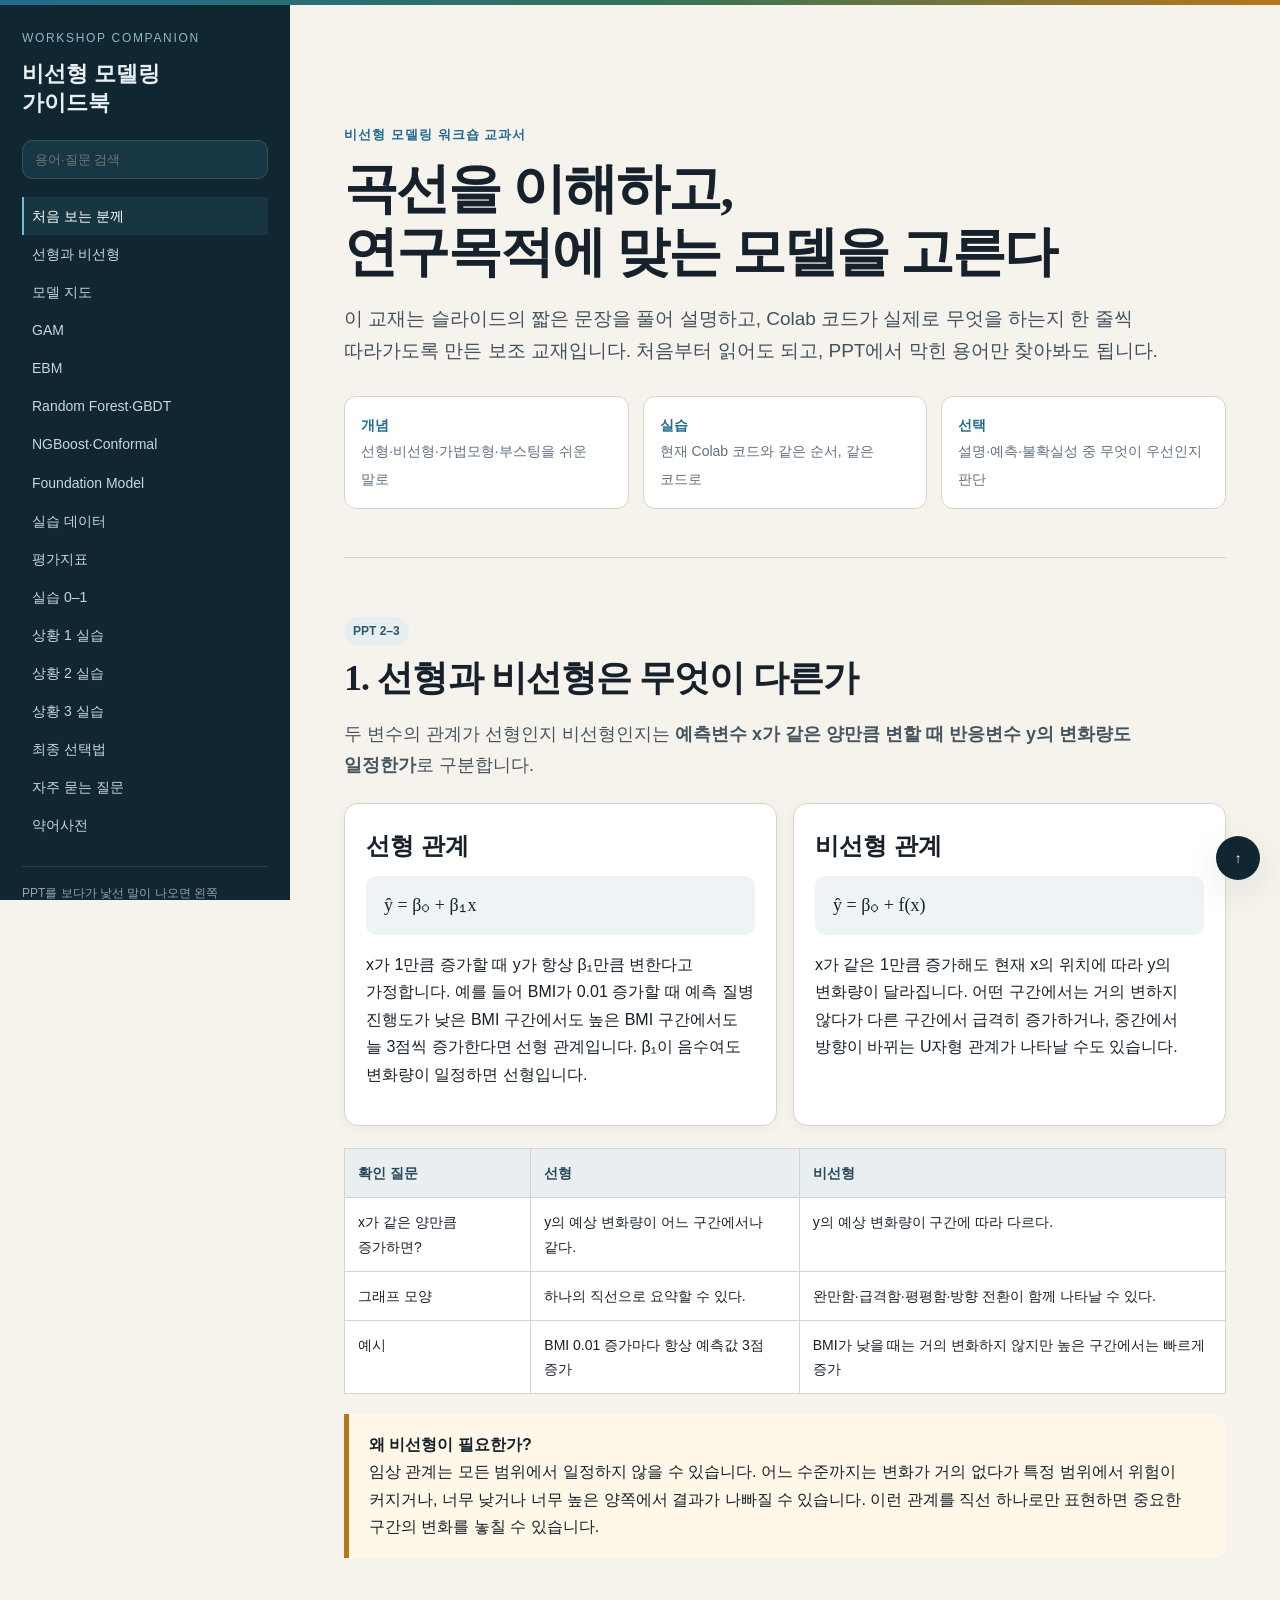
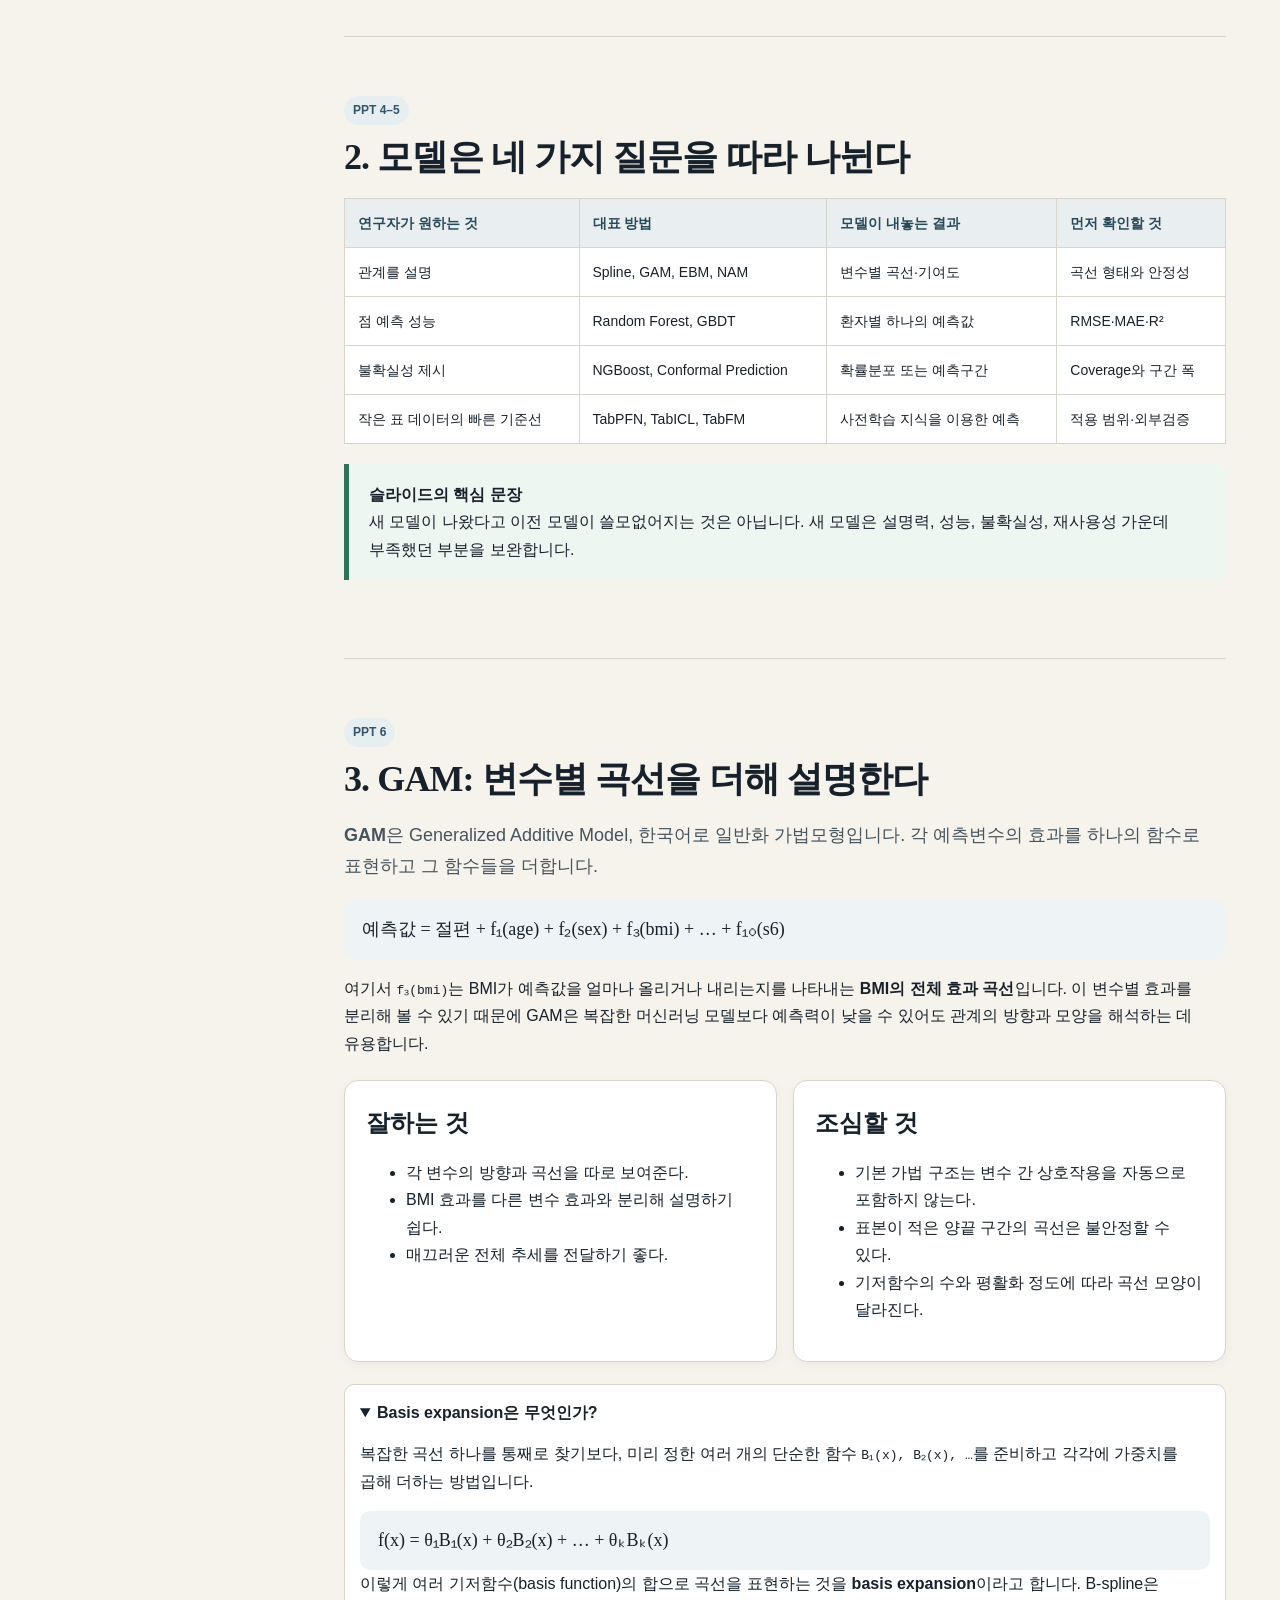
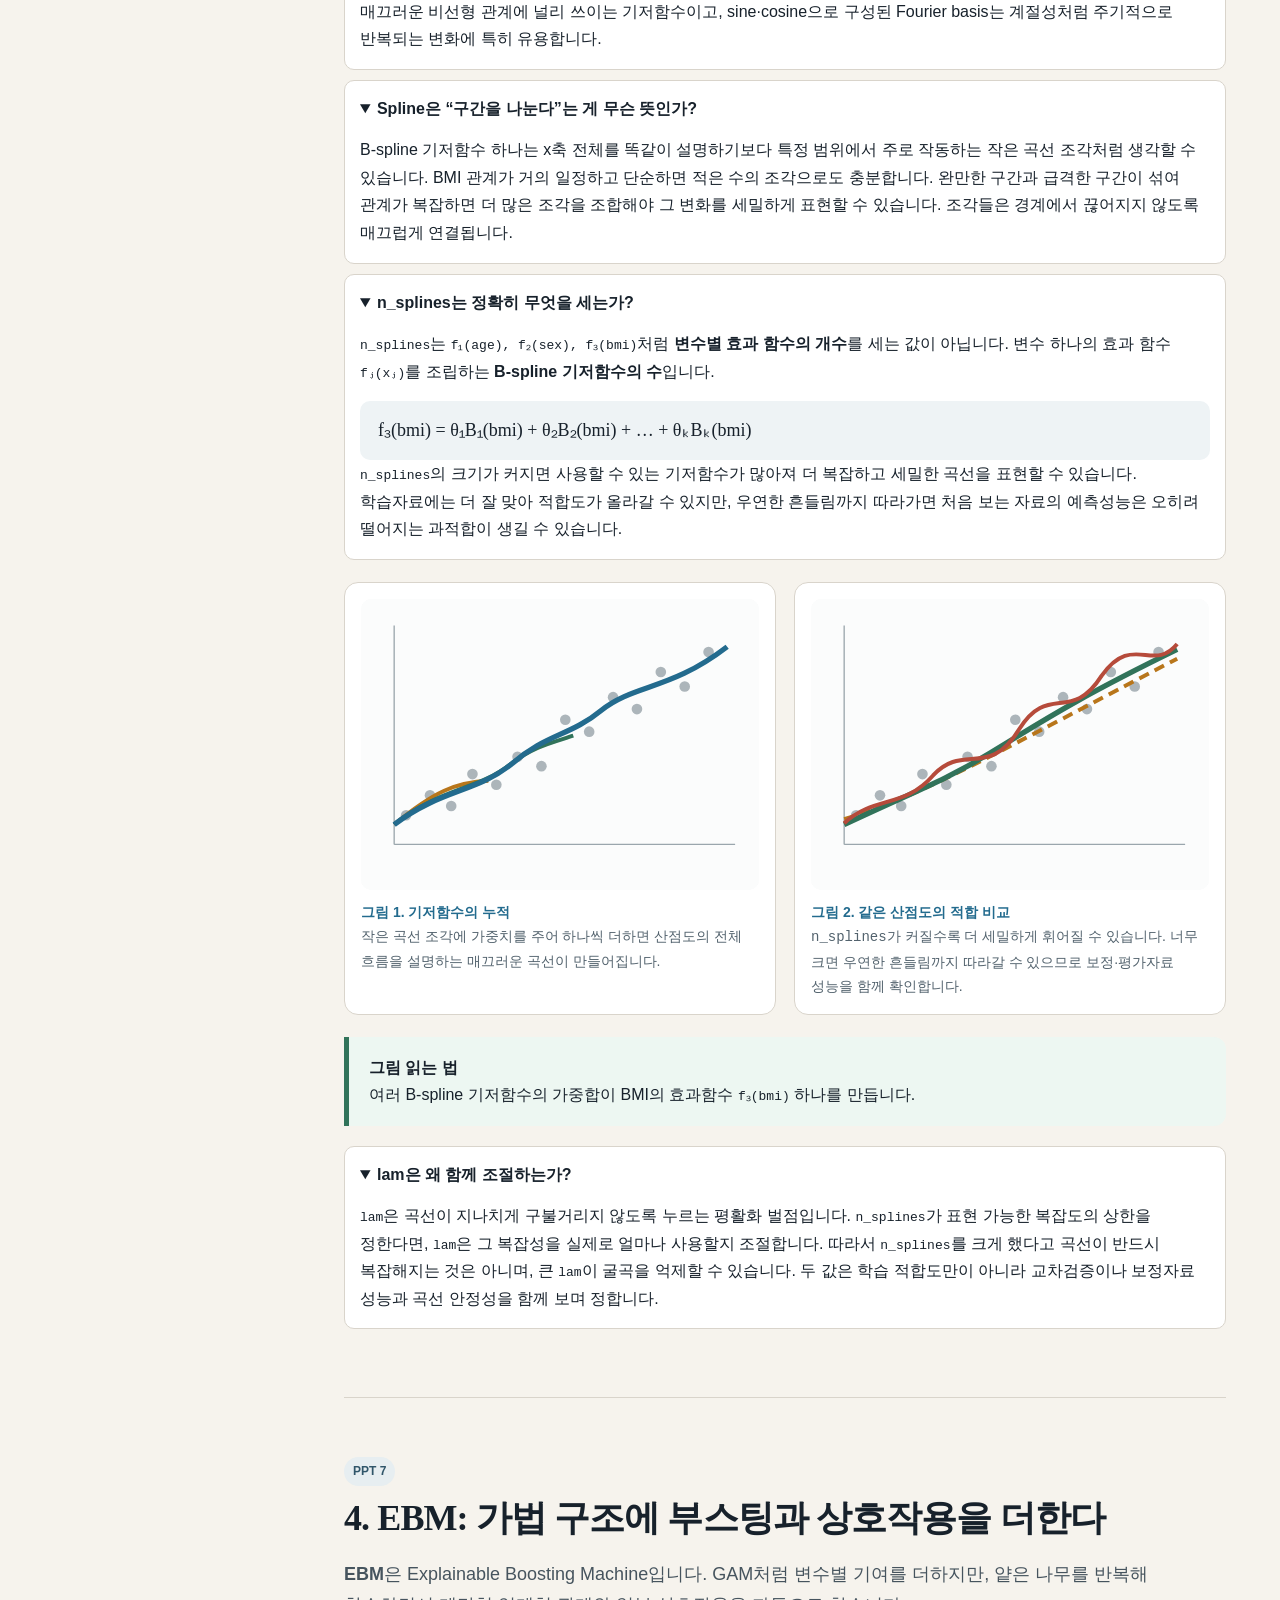
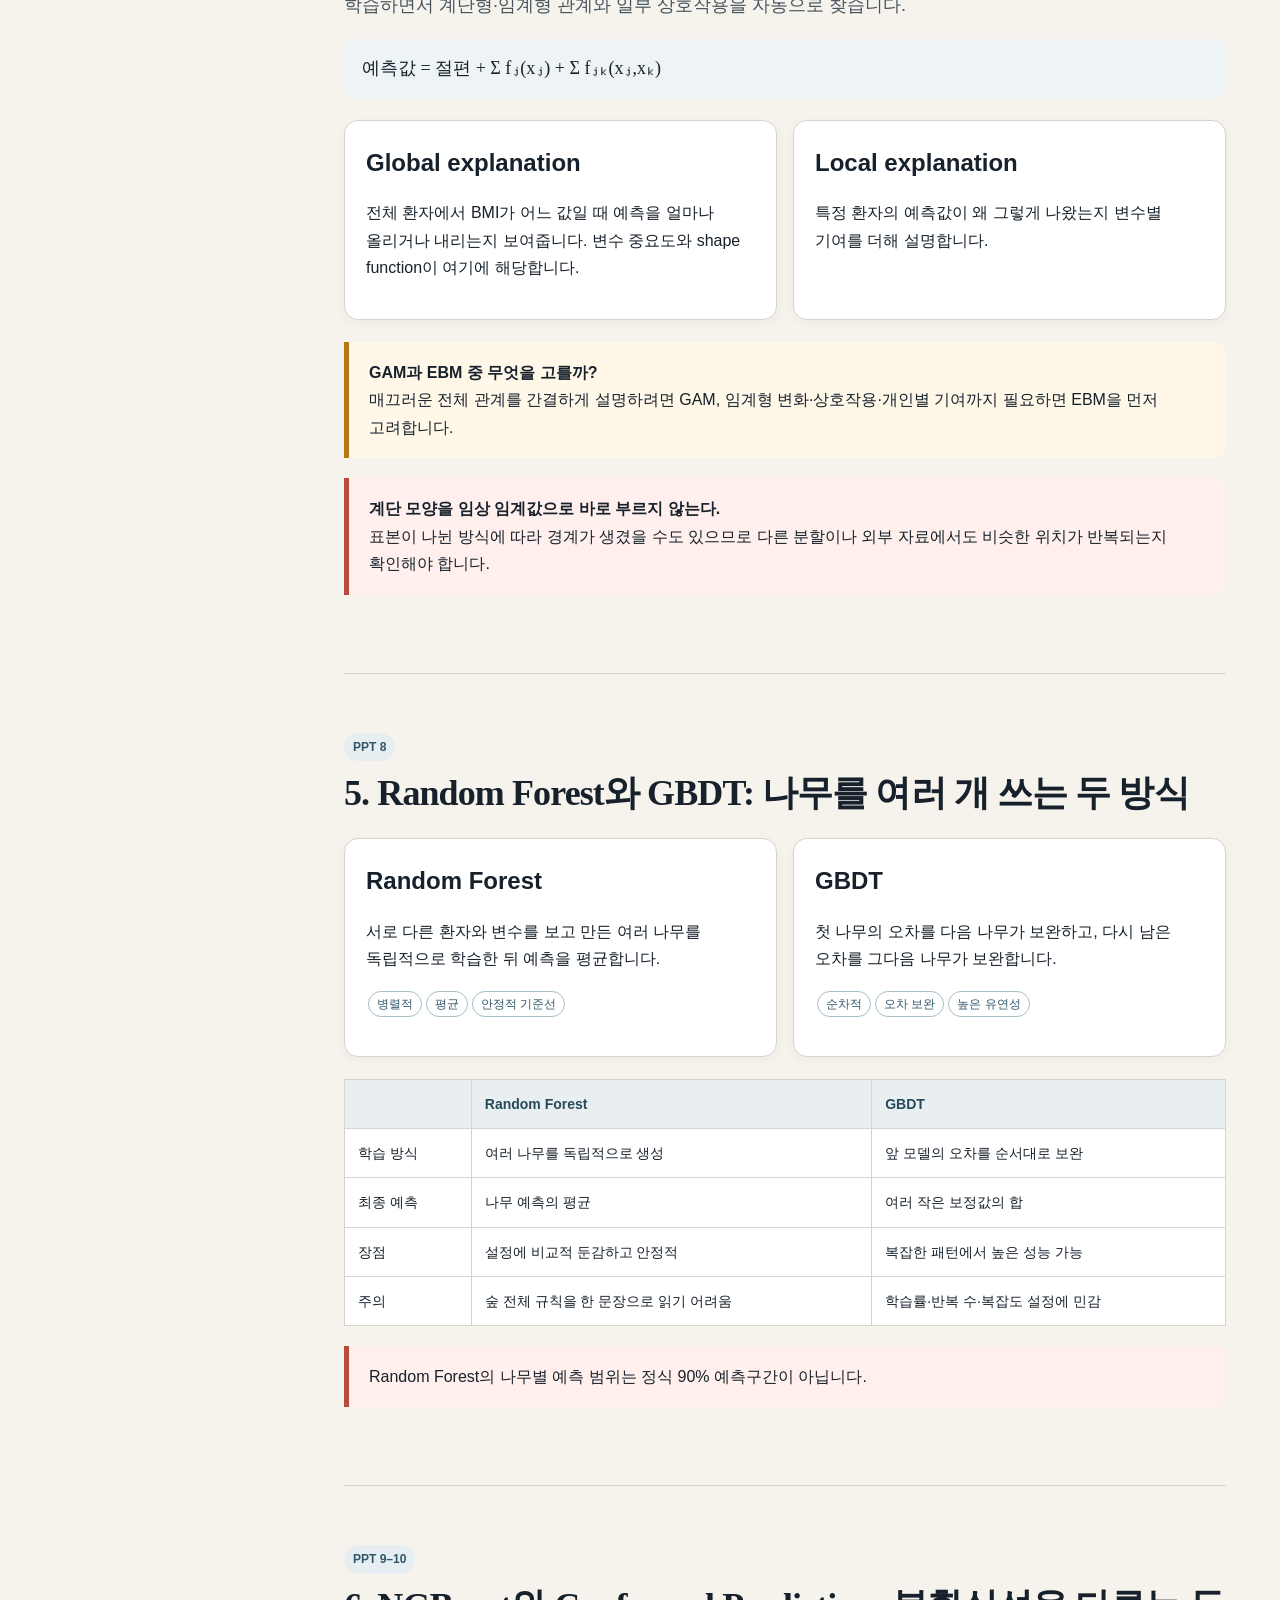
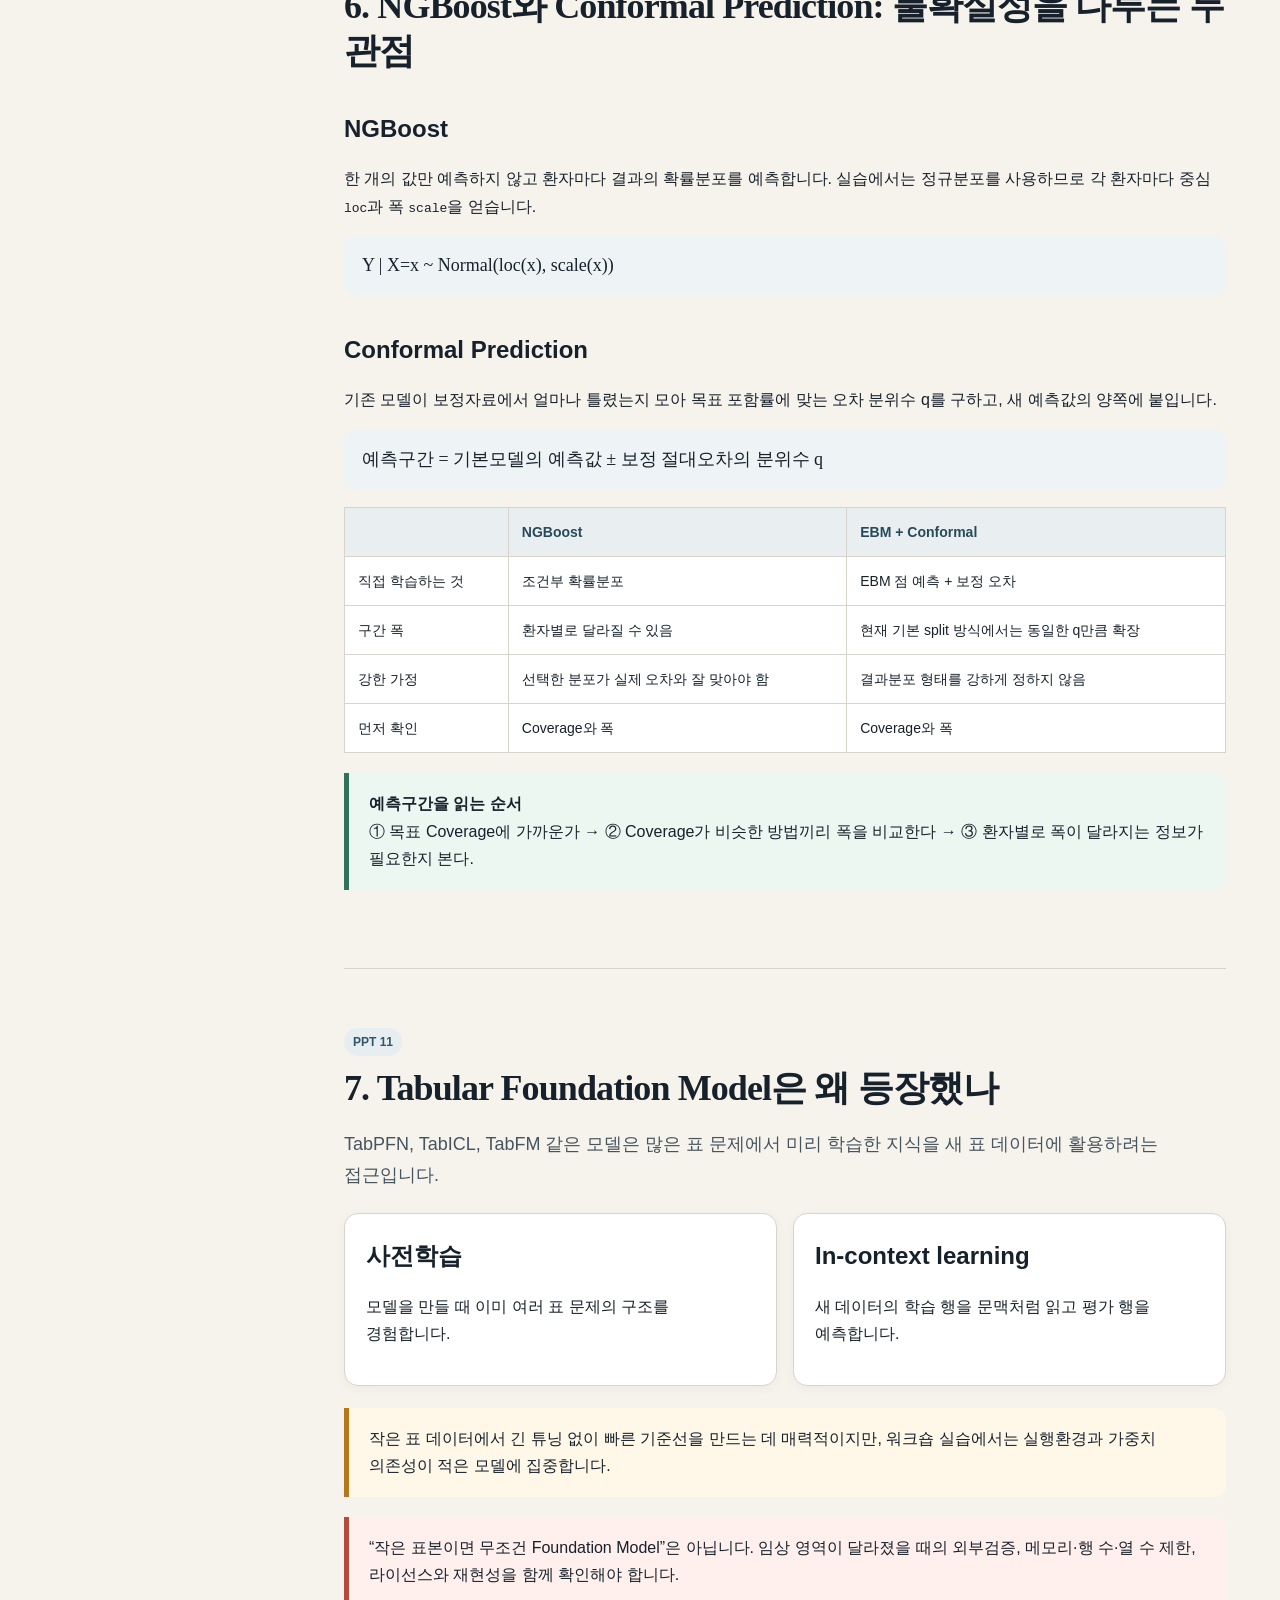
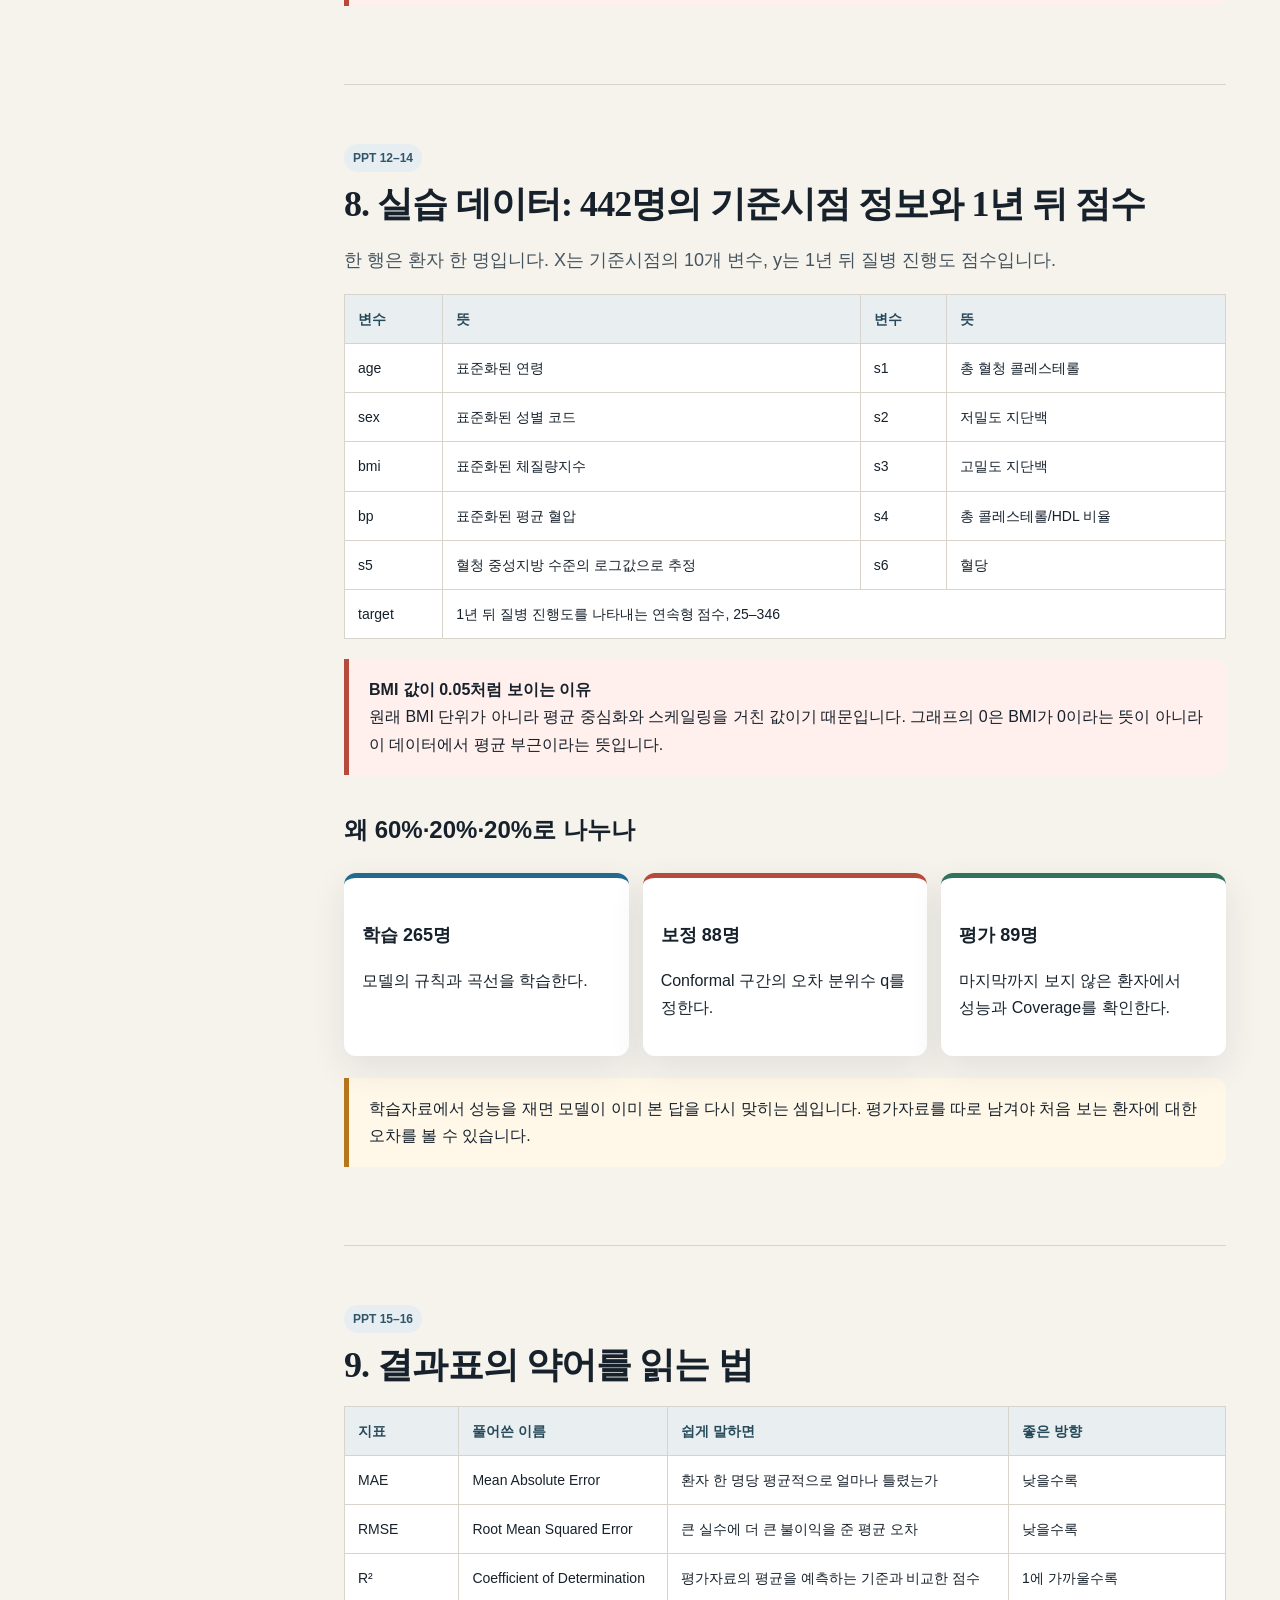
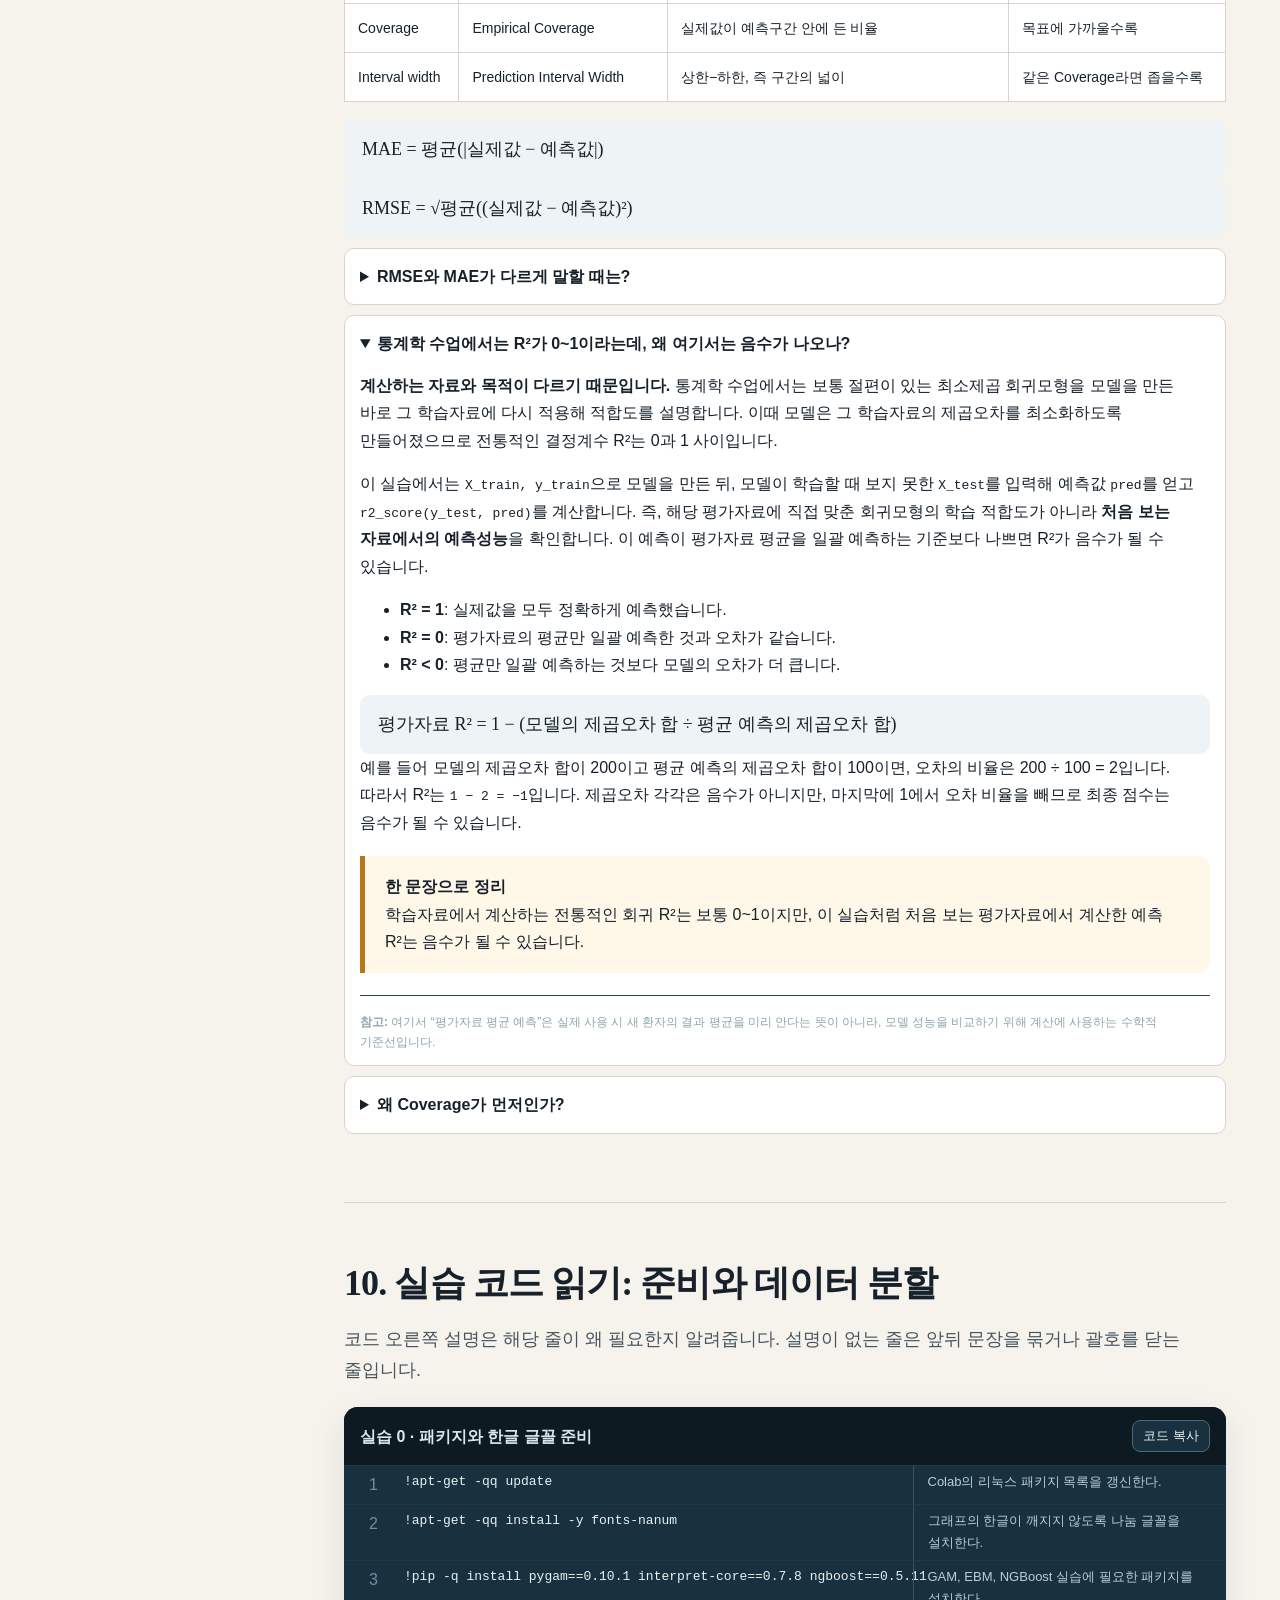
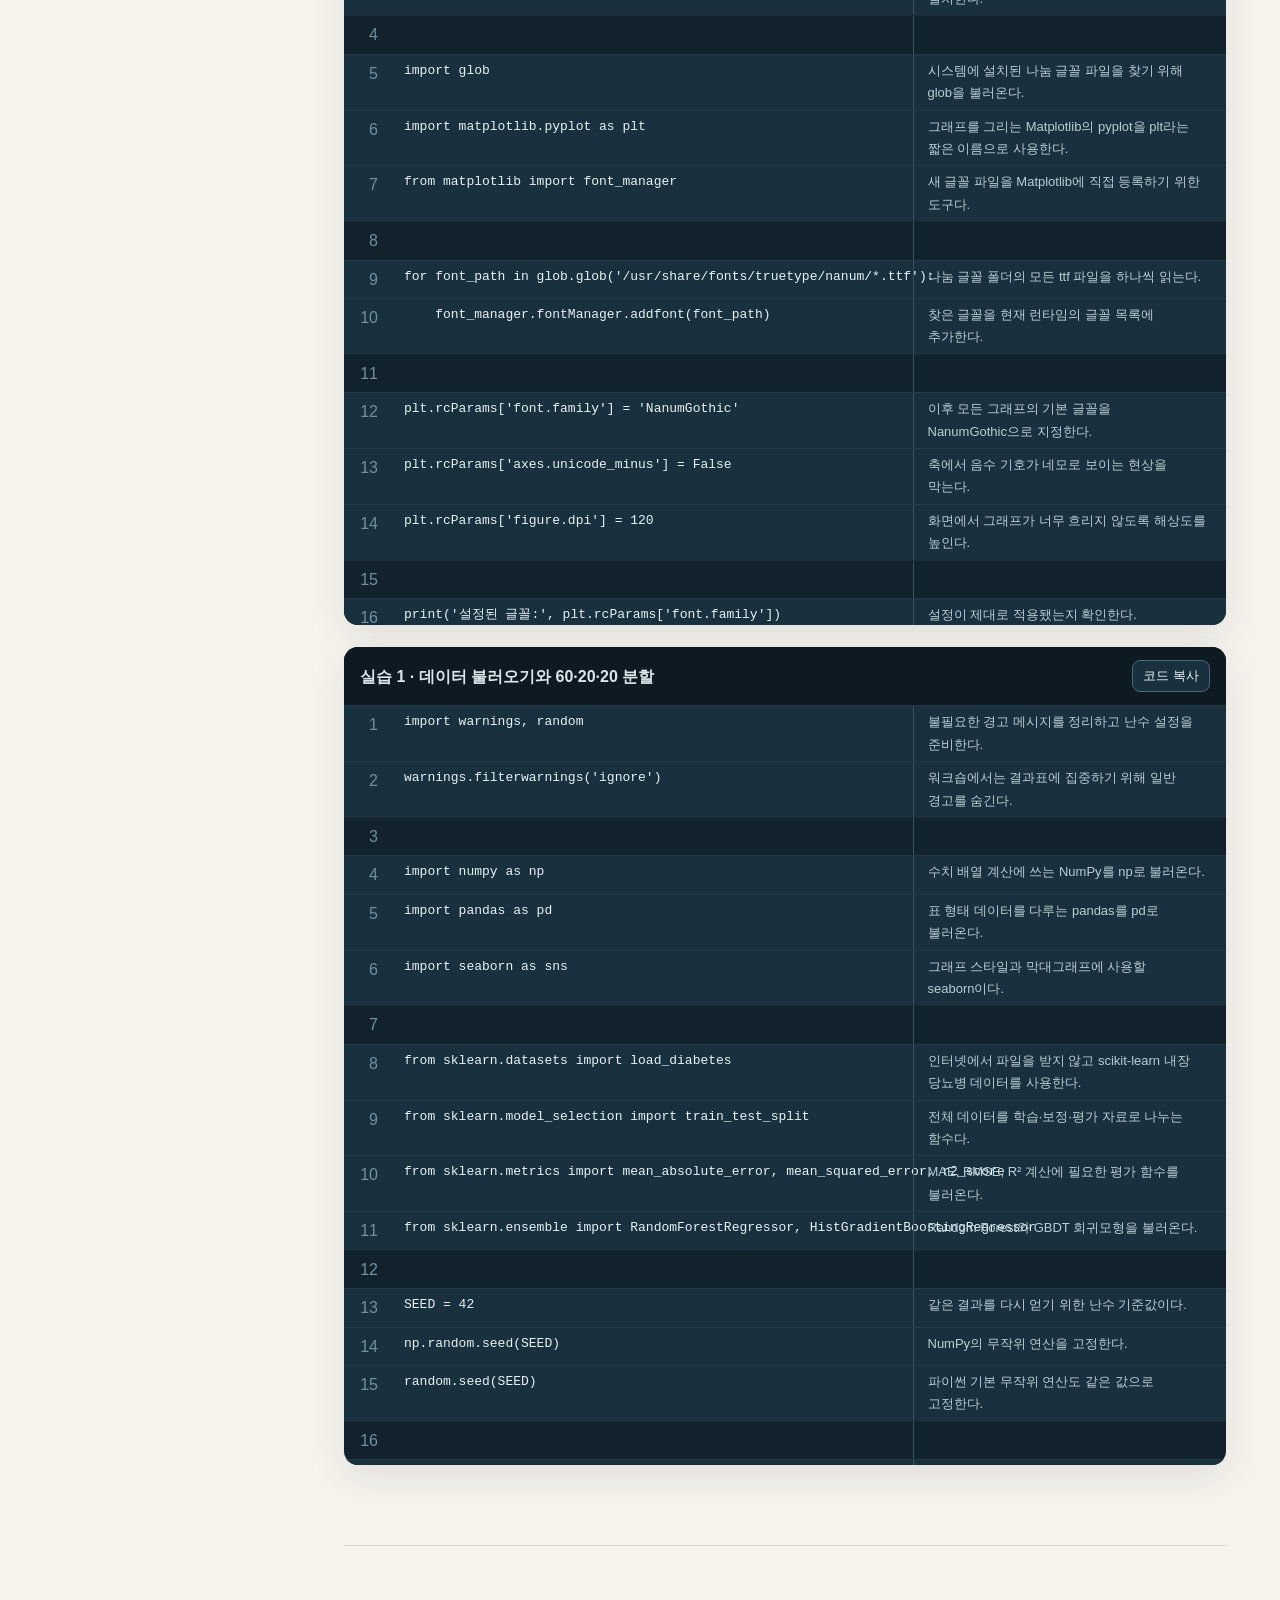
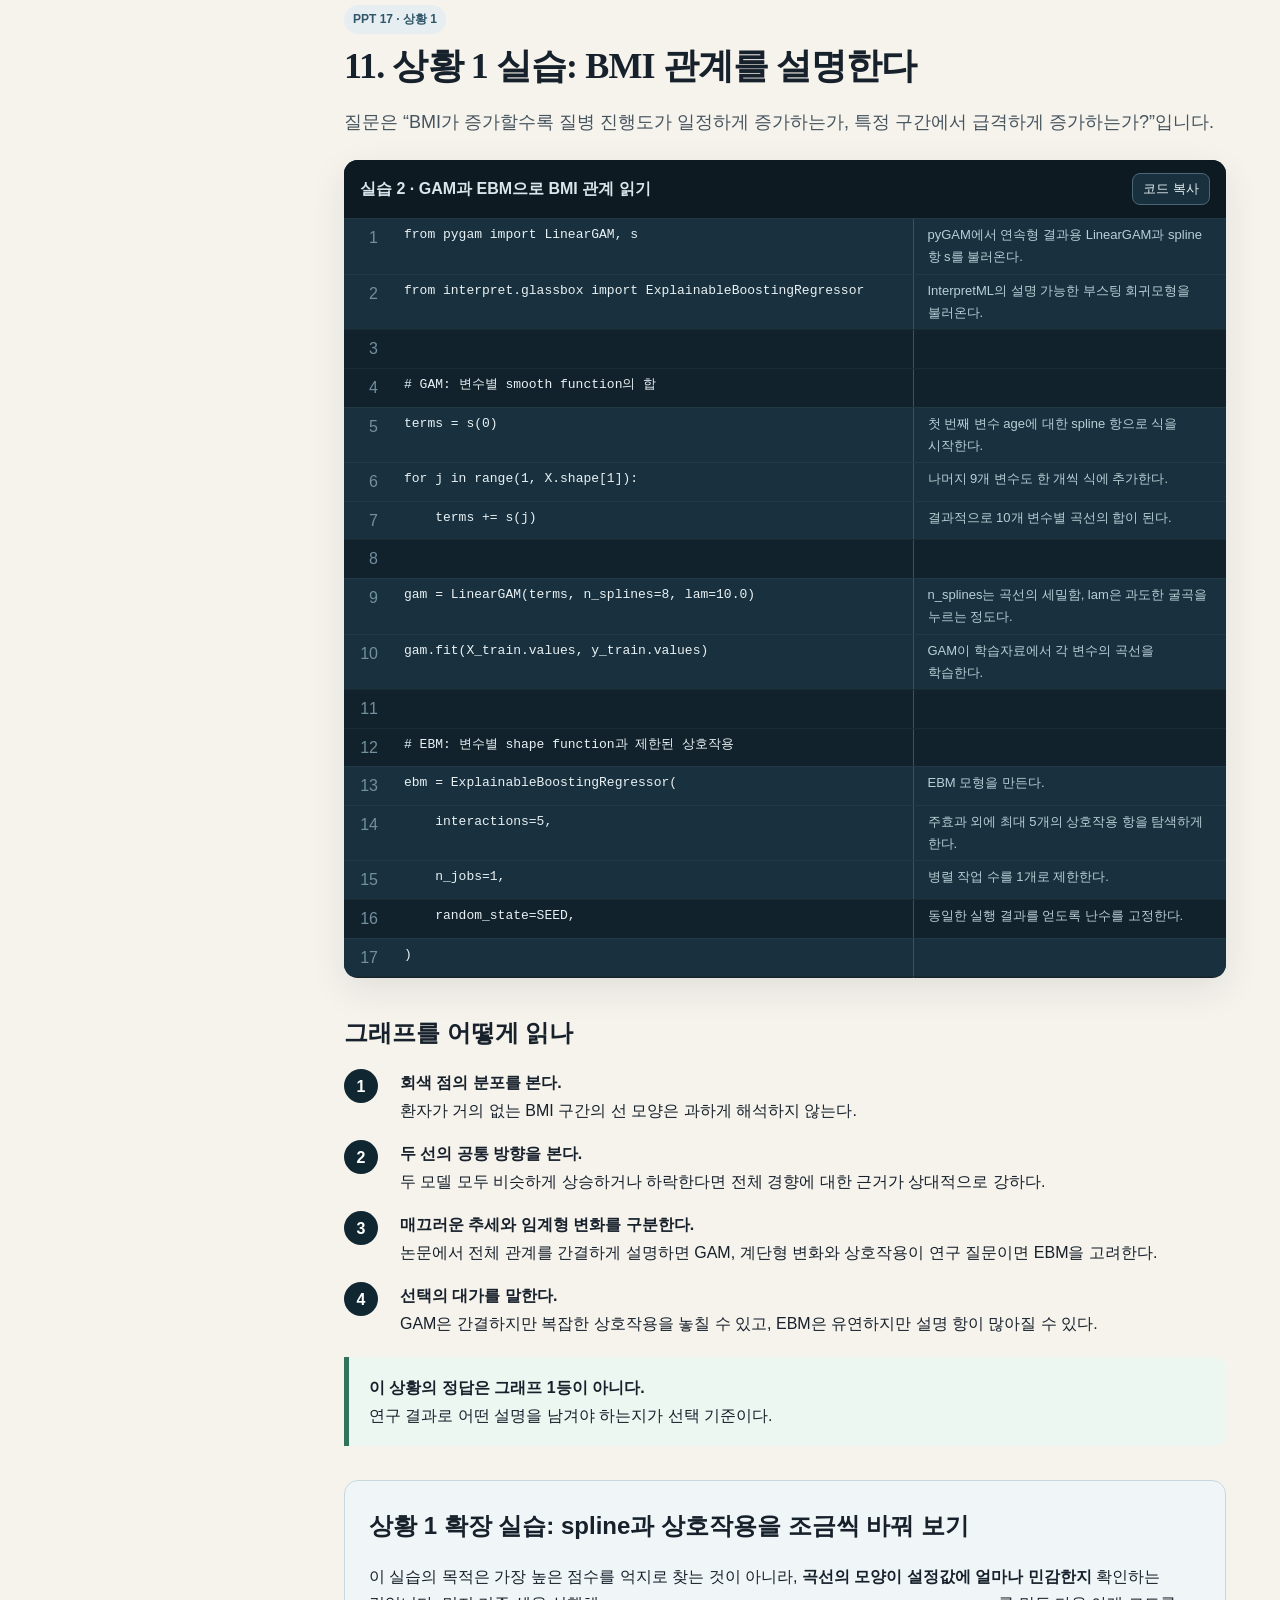
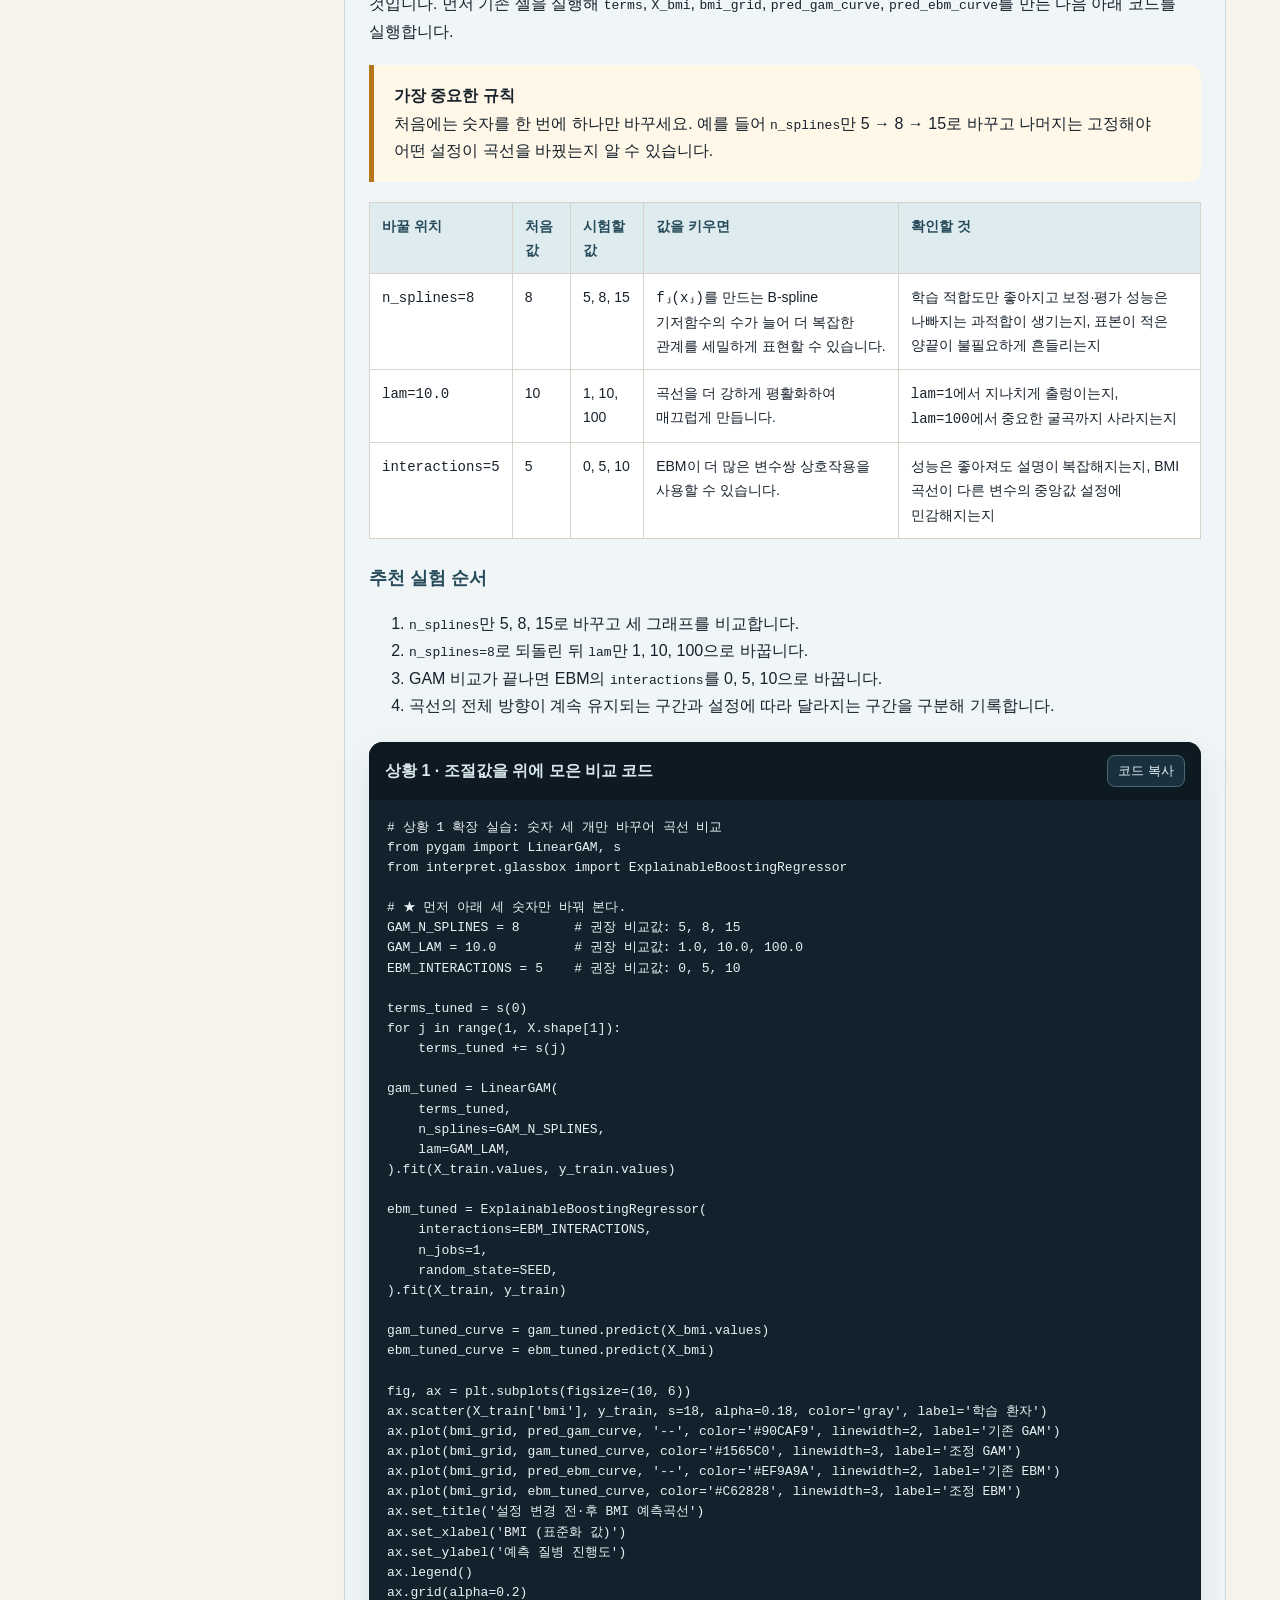
==== 비선형모델링_워크샵_교과서.html @ 23525bc1 "인과관계 문구 제거 및 스플라인 시각화 추가" ====
<!doctype html>
<html lang="ko">
<head>
<meta charset="utf-8">
<meta name="viewport" content="width=device-width,initial-scale=1">
<title>비선형 모델링 워크숍 교과서</title>
<style>
:root{--ink:#17212b;--muted:#607080;--paper:#f6f3ed;--card:#fff;--line:#d9d4cb;--nav:#102631;--blue:#236b8e;--red:#b64b3b;--green:#31735a;--amber:#b8761b;--code:#12222c;--code2:#19313e;--shadow:0 12px 36px rgba(23,33,43,.09)}
*{box-sizing:border-box}html{scroll-behavior:smooth}body{margin:0;background:var(--paper);color:var(--ink);font-family:"Pretendard","Noto Sans KR","Malgun Gothic",sans-serif;line-height:1.72;word-break:keep-all}a{color:inherit}.top{position:fixed;left:0;right:0;top:0;height:5px;background:linear-gradient(90deg,var(--blue),var(--green),var(--amber));z-index:30}.layout{display:grid;grid-template-columns:290px minmax(0,1fr);min-height:100vh}.side{position:sticky;top:0;height:100vh;background:var(--nav);color:#e8f0f2;padding:28px 22px;overflow:auto}.brand{font-size:12px;letter-spacing:.14em;color:#8db8c8;text-transform:uppercase}.side h1{font-size:22px;line-height:1.35;margin:10px 0 22px}.search{width:100%;border:1px solid #35515e;border-radius:10px;background:#183744;color:#fff;padding:11px 12px;margin-bottom:18px}.nav a{display:block;text-decoration:none;color:#c9d7dc;padding:7px 8px;border-left:2px solid transparent;font-size:14px}.nav a:hover,.nav a.active{color:#fff;border-color:#72bdd4;background:#173642}.side-note{font-size:12px;color:#8da5af;border-top:1px solid #29434e;margin-top:22px;padding-top:16px}.main{max-width:1120px;width:100%;padding:70px 54px 100px;margin:auto}.hero{padding:54px 0 48px;border-bottom:1px solid var(--line)}.eyebrow{font-size:13px;color:var(--blue);font-weight:800;letter-spacing:.08em}.hero h2{font-family:Georgia,"Noto Serif KR",serif;font-size:54px;line-height:1.16;margin:12px 0 18px;letter-spacing:-.035em}.hero p{max-width:820px;font-size:19px;color:#43515d}.hero-grid{display:grid;grid-template-columns:repeat(3,1fr);gap:14px;margin-top:28px}.hero-grid div{background:var(--card);border:1px solid var(--line);padding:16px;border-radius:12px}.hero-grid strong{display:block;color:var(--blue);font-size:14px}.hero-grid span{font-size:14px;color:var(--muted)}section{padding:58px 0;border-bottom:1px solid var(--line)}h2{font-family:Georgia,"Noto Serif KR",serif;font-size:36px;line-height:1.25;margin:0 0 14px;letter-spacing:-.025em}h3{font-size:24px;margin:34px 0 10px}h4{font-size:18px;margin:24px 0 6px}.lead{font-size:18px;color:#46545e;max-width:900px}.ppt{display:inline-flex;align-items:center;background:#e7eef1;color:#31566a;font-weight:700;font-size:12px;border-radius:999px;padding:4px 9px;margin-bottom:10px}.cards{display:grid;grid-template-columns:repeat(2,minmax(0,1fr));gap:16px;margin:22px 0}.card{background:var(--card);border:1px solid var(--line);border-radius:14px;padding:21px;box-shadow:0 3px 12px rgba(23,33,43,.04)}.card h3,.card h4{margin-top:0}.why{border-left:5px solid var(--amber);background:#fff8e9;padding:17px 20px;margin:20px 0;border-radius:0 12px 12px 0}.answer{border-left:5px solid var(--green);background:#edf7f2;padding:17px 20px;margin:20px 0;border-radius:0 12px 12px 0}.warn{border-left:5px solid var(--red);background:#fff0ed;padding:17px 20px;margin:20px 0;border-radius:0 12px 12px 0}.formula{font-family:Cambria,Georgia,serif;background:#eef3f5;padding:14px 18px;border-radius:10px;font-size:18px;overflow:auto}.compare{width:100%;border-collapse:collapse;background:#fff;margin:18px 0;font-size:14px}.compare th,.compare td{border:1px solid var(--line);padding:12px 13px;text-align:left;vertical-align:top}.compare th{background:#e9eff1;color:#274a5a}.pill{display:inline-block;border:1px solid #a7bec8;color:#31566a;border-radius:999px;padding:2px 8px;font-size:12px;margin:2px}.steps{counter-reset:step}.step{display:grid;grid-template-columns:42px 1fr;gap:14px;margin:16px 0}.step:before{counter-increment:step;content:counter(step);display:grid;place-items:center;width:34px;height:34px;border-radius:50%;background:var(--nav);color:#fff;font-weight:800}.code-card{background:var(--code);color:#e8f1f4;border-radius:14px;overflow:hidden;margin:22px 0;box-shadow:var(--shadow)}.code-head{display:flex;justify-content:space-between;align-items:center;padding:13px 16px;background:#0d1a21;color:#d8e7eb}.copy{border:1px solid #496777;background:#19313e;color:#e8f1f4;border-radius:8px;padding:6px 10px;cursor:pointer}.code-grid{overflow:auto;max-height:760px}.code-row{display:grid;grid-template-columns:46px minmax(480px,1.25fr) minmax(260px,.75fr);border-top:1px solid rgba(255,255,255,.04);min-width:850px}.code-row.explained{background:var(--code2)}.ln{color:#7190a0;text-align:right;padding:5px 12px 5px 0;user-select:none}.code-row code{white-space:pre;padding:5px 14px;color:#e8f1f4;font-family:Consolas,"D2Coding",monospace;font-size:13px}.line-note{padding:5px 14px;border-left:1px solid #395361;color:#b9ced6;font-size:13px}.decision{display:grid;grid-template-columns:repeat(3,1fr);gap:14px;margin:22px 0}.decision article{background:#fff;border-top:5px solid var(--blue);padding:18px;border-radius:12px;box-shadow:var(--shadow)}.decision article:nth-child(2){border-color:var(--red)}.decision article:nth-child(3){border-color:var(--green)}details{background:#fff;border:1px solid var(--line);border-radius:10px;margin:10px 0;padding:0 15px}summary{cursor:pointer;font-weight:800;padding:14px 0}details p{margin-top:0}.glossary{display:grid;grid-template-columns:repeat(2,minmax(0,1fr));gap:10px}.term{background:#fff;border:1px solid var(--line);border-radius:10px;padding:13px 15px}.term strong{color:var(--blue)}.hidden{display:none!important}.footer{padding:38px 0;color:var(--muted);font-size:13px}.progress{position:fixed;top:5px;left:0;height:3px;background:#fff;z-index:40;width:0}.back{position:fixed;right:20px;bottom:20px;border:0;background:var(--nav);color:white;width:44px;height:44px;border-radius:50%;cursor:pointer;box-shadow:var(--shadow)}@media(max-width:900px){.layout{display:block}.side{position:relative;height:auto}.nav{columns:2}.main{padding:42px 22px}.hero h2{font-size:39px}.hero-grid,.cards,.decision,.glossary{grid-template-columns:1fr}.code-row{grid-template-columns:40px minmax(470px,1fr);}.line-note{grid-column:2;border-left:0;color:#a9c4ce;padding-top:0}.hero{padding-top:28px}}@media print{.side,.back,.top,.progress,.copy{display:none}.layout{display:block}.main{max-width:none;padding:0 20px}.code-grid{max-height:none}.code-card{break-inside:avoid;box-shadow:none}section{break-before:page}}
.experiment{margin:34px 0 8px;padding:24px;background:#f0f6f8;border:1px solid #c8d8df;border-radius:14px}.experiment h3{margin-top:0}.experiment h4{color:#274a5a}.edit-table{width:100%;border-collapse:collapse;background:#fff;margin:16px 0;font-size:14px}.edit-table th,.edit-table td{border:1px solid var(--line);padding:11px 12px;text-align:left;vertical-align:top}.edit-table th{background:#dfecef;color:#274a5a}.tune-code{margin:0;padding:18px;overflow:auto;white-space:pre;line-height:1.55;color:#e8f1f4;background:var(--code);font-family:Consolas,"D2Coding",monospace;font-size:13px}.tune-card{margin-bottom:16px}.checklist{background:#fff;border:1px dashed #9fb8c3;border-radius:10px;padding:14px 18px}.checklist li{margin:5px 0}
.spline-visuals{display:grid;grid-template-columns:1fr 1fr;gap:18px;margin:22px 0}.spline-figure{margin:0;background:#fff;border:1px solid var(--line);border-radius:14px;padding:16px}.spline-figure svg{display:block;width:100%;height:auto;background:#fbfcfc;border-radius:10px}.spline-figure figcaption{font-size:14px;color:#52626d;margin-top:10px}.spline-figure strong{color:var(--blue)}@media(max-width:850px){.spline-visuals{grid-template-columns:1fr}}
</style>
</head>
<body>
<div class="top"></div><div class="progress" id="progress"></div>
<div class="layout">
<aside class="side"><div class="brand">Workshop companion</div><h1>비선형 모델링<br>가이드북</h1><input class="search" id="search" placeholder="용어·질문 검색" aria-label="교과서 검색"><nav class="nav" id="nav">
<a href="#start">처음 보는 분께</a><a href="#linear">선형과 비선형</a><a href="#map">모델 지도</a><a href="#gam">GAM</a><a href="#ebm">EBM</a><a href="#forest">Random Forest·GBDT</a><a href="#uncertainty">NGBoost·Conformal</a><a href="#foundation">Foundation Model</a><a href="#data">실습 데이터</a><a href="#metrics">평가지표</a><a href="#lab0">실습 0–1</a><a href="#case1">상황 1 실습</a><a href="#case2">상황 2 실습</a><a href="#case3">상황 3 실습</a><a href="#decision">최종 선택법</a><a href="#faq">자주 묻는 질문</a><a href="#glossary">약어사전</a>
</nav><div class="side-note">PPT를 보다가 낯선 말이 나오면 왼쪽 검색창에 입력하세요. 해당 절만 남겨 빠르게 찾을 수 있습니다.</div></aside>
<main class="main">
<header class="hero" id="start"><div class="eyebrow">비선형 모델링 워크숍 교과서</div><h2>곡선을 이해하고,<br>연구목적에 맞는 모델을 고른다</h2><p>이 교재는 슬라이드의 짧은 문장을 풀어 설명하고, Colab 코드가 실제로 무엇을 하는지 한 줄씩 따라가도록 만든 보조 교재입니다. 처음부터 읽어도 되고, PPT에서 막힌 용어만 찾아봐도 됩니다.</p><div class="hero-grid"><div><strong>개념</strong><span>선형·비선형·가법모형·부스팅을 쉬운 말로</span></div><div><strong>실습</strong><span>현재 Colab 코드와 같은 순서, 같은 코드로</span></div><div><strong>선택</strong><span>설명·예측·불확실성 중 무엇이 우선인지 판단</span></div></div></header>

<section data-search id="linear"><span class="ppt">PPT 2–3</span><h2>1. 선형과 비선형은 무엇이 다른가</h2><p class="lead">두 변수의 관계가 선형인지 비선형인지는 <strong>예측변수 x가 같은 양만큼 변할 때 반응변수 y의 변화량도 일정한가</strong>로 구분합니다.</p><div class="cards"><div class="card"><h3>선형 관계</h3><div class="formula">ŷ = β₀ + β₁x</div><p>x가 1만큼 증가할 때 y가 항상 β₁만큼 변한다고 가정합니다. 예를 들어 BMI가 0.01 증가할 때 예측 질병 진행도가 낮은 BMI 구간에서도 높은 BMI 구간에서도 늘 3점씩 증가한다면 선형 관계입니다. β₁이 음수여도 변화량이 일정하면 선형입니다.</p></div><div class="card"><h3>비선형 관계</h3><div class="formula">ŷ = β₀ + f(x)</div><p>x가 같은 1만큼 증가해도 현재 x의 위치에 따라 y의 변화량이 달라집니다. 어떤 구간에서는 거의 변하지 않다가 다른 구간에서 급격히 증가하거나, 중간에서 방향이 바뀌는 U자형 관계가 나타날 수도 있습니다.</p></div></div><table class="compare"><tr><th>확인 질문</th><th>선형</th><th>비선형</th></tr><tr><td>x가 같은 양만큼 증가하면?</td><td>y의 예상 변화량이 어느 구간에서나 같다.</td><td>y의 예상 변화량이 구간에 따라 다르다.</td></tr><tr><td>그래프 모양</td><td>하나의 직선으로 요약할 수 있다.</td><td>완만함·급격함·평평함·방향 전환이 함께 나타날 수 있다.</td></tr><tr><td>예시</td><td>BMI 0.01 증가마다 항상 예측값 3점 증가</td><td>BMI가 낮을 때는 거의 변화하지 않지만 높은 구간에서는 빠르게 증가</td></tr></table><div class="why"><strong>왜 비선형이 필요한가?</strong><br>임상 관계는 모든 범위에서 일정하지 않을 수 있습니다. 어느 수준까지는 변화가 거의 없다가 특정 범위에서 위험이 커지거나, 너무 낮거나 너무 높은 양쪽에서 결과가 나빠질 수 있습니다. 이런 관계를 직선 하나로만 표현하면 중요한 구간의 변화를 놓칠 수 있습니다.</div></section>

<section data-search id="map"><span class="ppt">PPT 4–5</span><h2>2. 모델은 네 가지 질문을 따라 나뉜다</h2><table class="compare"><thead><tr><th>연구자가 원하는 것</th><th>대표 방법</th><th>모델이 내놓는 결과</th><th>먼저 확인할 것</th></tr></thead><tbody><tr><td>관계를 설명</td><td>Spline, GAM, EBM, NAM</td><td>변수별 곡선·기여도</td><td>곡선 형태와 안정성</td></tr><tr><td>점 예측 성능</td><td>Random Forest, GBDT</td><td>환자별 하나의 예측값</td><td>RMSE·MAE·R²</td></tr><tr><td>불확실성 제시</td><td>NGBoost, Conformal Prediction</td><td>확률분포 또는 예측구간</td><td>Coverage와 구간 폭</td></tr><tr><td>작은 표 데이터의 빠른 기준선</td><td>TabPFN, TabICL, TabFM</td><td>사전학습 지식을 이용한 예측</td><td>적용 범위·외부검증</td></tr></tbody></table><div class="answer"><strong>슬라이드의 핵심 문장</strong><br>새 모델이 나왔다고 이전 모델이 쓸모없어지는 것은 아닙니다. 새 모델은 설명력, 성능, 불확실성, 재사용성 가운데 부족했던 부분을 보완합니다.</div></section>

<section data-search id="gam"><span class="ppt">PPT 6</span><h2>3. GAM: 변수별 곡선을 더해 설명한다</h2><p class="lead"><b>GAM</b>은 Generalized Additive Model, 한국어로 일반화 가법모형입니다. 각 예측변수의 효과를 하나의 함수로 표현하고 그 함수들을 더합니다.</p><div class="formula">예측값 = 절편 + f₁(age) + f₂(sex) + f₃(bmi) + … + f₁₀(s6)</div><p>여기서 <code>f₃(bmi)</code>는 BMI가 예측값을 얼마나 올리거나 내리는지를 나타내는 <strong>BMI의 전체 효과 곡선</strong>입니다. 이 변수별 효과를 분리해 볼 수 있기 때문에 GAM은 복잡한 머신러닝 모델보다 예측력이 낮을 수 있어도 관계의 방향과 모양을 해석하는 데 유용합니다.</p><div class="cards"><div class="card"><h3>잘하는 것</h3><ul><li>각 변수의 방향과 곡선을 따로 보여준다.</li><li>BMI 효과를 다른 변수 효과와 분리해 설명하기 쉽다.</li><li>매끄러운 전체 추세를 전달하기 좋다.</li></ul></div><div class="card"><h3>조심할 것</h3><ul><li>기본 가법 구조는 변수 간 상호작용을 자동으로 포함하지 않는다.</li><li>표본이 적은 양끝 구간의 곡선은 불안정할 수 있다.</li><li>기저함수의 수와 평활화 정도에 따라 곡선 모양이 달라진다.</li></ul></div></div><details open><summary>Basis expansion은 무엇인가?</summary><p>복잡한 곡선 하나를 통째로 찾기보다, 미리 정한 여러 개의 단순한 함수 <code>B₁(x), B₂(x), …</code>를 준비하고 각각에 가중치를 곱해 더하는 방법입니다.</p><div class="formula">f(x) = θ₁B₁(x) + θ₂B₂(x) + … + θₖBₖ(x)</div><p>이렇게 여러 기저함수(basis function)의 합으로 곡선을 표현하는 것을 <strong>basis expansion</strong>이라고 합니다. B-spline은 매끄러운 비선형 관계에 널리 쓰이는 기저함수이고, sine·cosine으로 구성된 Fourier basis는 계절성처럼 주기적으로 반복되는 변화에 특히 유용합니다.</p></details><details open><summary>Spline은 “구간을 나눈다”는 게 무슨 뜻인가?</summary><p>B-spline 기저함수 하나는 x축 전체를 똑같이 설명하기보다 특정 범위에서 주로 작동하는 작은 곡선 조각처럼 생각할 수 있습니다. BMI 관계가 거의 일정하고 단순하면 적은 수의 조각으로도 충분합니다. 완만한 구간과 급격한 구간이 섞여 관계가 복잡하면 더 많은 조각을 조합해야 그 변화를 세밀하게 표현할 수 있습니다. 조각들은 경계에서 끊어지지 않도록 매끄럽게 연결됩니다.</p></details><details open><summary>n_splines는 정확히 무엇을 세는가?</summary><p><code>n_splines</code>는 <code>f₁(age), f₂(sex), f₃(bmi)</code>처럼 <strong>변수별 효과 함수의 개수</strong>를 세는 값이 아닙니다. 변수 하나의 효과 함수 <code>fⱼ(xⱼ)</code>를 조립하는 <strong>B-spline 기저함수의 수</strong>입니다.</p><div class="formula">f₃(bmi) = θ₁B₁(bmi) + θ₂B₂(bmi) + … + θₖBₖ(bmi)</div><p><code>n_splines</code>의 크기가 커지면 사용할 수 있는 기저함수가 많아져 더 복잡하고 세밀한 곡선을 표현할 수 있습니다. 학습자료에는 더 잘 맞아 적합도가 올라갈 수 있지만, 우연한 흔들림까지 따라가면 처음 보는 자료의 예측성능은 오히려 떨어지는 과적합이 생길 수 있습니다.</p></details><div class="spline-visuals"><figure class="spline-figure"><svg viewBox="0 0 300 220" role="img" aria-label="B-spline 기저함수를 하나씩 더해 전체 적합곡선을 만드는 과정"><rect width="300" height="220" fill="#fbfcfc"/><line x1="25" y1="185" x2="282" y2="185" stroke="#9aa6ad"/><line x1="25" y1="20" x2="25" y2="185" stroke="#9aa6ad"/><g fill="#8e9aa1" opacity=".72"><circle cx="34" cy="163" r="4"/><circle cx="52" cy="148" r="4"/><circle cx="68" cy="156" r="4"/><circle cx="84" cy="132" r="4"/><circle cx="102" cy="140" r="4"/><circle cx="118" cy="119" r="4"/><circle cx="136" cy="126" r="4"/><circle cx="154" cy="91" r="4"/><circle cx="172" cy="100" r="4"/><circle cx="190" cy="74" r="4"/><circle cx="208" cy="83" r="4"/><circle cx="226" cy="55" r="4"/><circle cx="244" cy="66" r="4"/><circle cx="262" cy="40" r="4"/></g><path d="M25 170 C55 145 72 138 96 137" fill="none" stroke="#b8761b" stroke-width="3"/><path d="M25 170 C60 142 88 144 112 125 C130 111 145 108 160 103" fill="none" stroke="#31735a" stroke-width="3"/><path d="M25 170 C61 143 87 146 114 124 C139 102 158 103 181 84 C206 64 233 69 276 36" fill="none" stroke="#236b8e" stroke-width="4"/></svg><figcaption><strong>그림 1. 기저함수의 누적</strong><br>작은 곡선 조각에 가중치를 주어 하나씩 더하면 산점도의 전체 흐름을 설명하는 매끄러운 곡선이 만들어집니다.</figcaption></figure><figure class="spline-figure"><svg viewBox="0 0 300 220" role="img" aria-label="n_splines 값에 따른 산점도 적합곡선 비교"><rect width="300" height="220" fill="#fbfcfc"/><line x1="25" y1="185" x2="282" y2="185" stroke="#9aa6ad"/><line x1="25" y1="20" x2="25" y2="185" stroke="#9aa6ad"/><g fill="#8e9aa1" opacity=".72"><circle cx="34" cy="163" r="4"/><circle cx="52" cy="148" r="4"/><circle cx="68" cy="156" r="4"/><circle cx="84" cy="132" r="4"/><circle cx="102" cy="140" r="4"/><circle cx="118" cy="119" r="4"/><circle cx="136" cy="126" r="4"/><circle cx="154" cy="91" r="4"/><circle cx="172" cy="100" r="4"/><circle cx="190" cy="74" r="4"/><circle cx="208" cy="83" r="4"/><circle cx="226" cy="55" r="4"/><circle cx="244" cy="66" r="4"/><circle cx="262" cy="40" r="4"/></g><path d="M25 166 C85 148 145 113 276 45" fill="none" stroke="#b8761b" stroke-width="3" stroke-dasharray="8 5"/><path d="M25 170 C78 145 101 137 135 116 C170 95 196 77 276 38" fill="none" stroke="#31735a" stroke-width="4"/><path d="M25 169 C48 148 70 158 92 133 C115 108 134 136 157 98 C179 63 196 94 219 58 C242 25 258 56 276 34" fill="none" stroke="#b64b3b" stroke-width="3"/></svg><figcaption><strong>그림 2. 같은 산점도의 적합 비교</strong><br><code>n_splines</code>가 커질수록 더 세밀하게 휘어질 수 있습니다. 너무 크면 우연한 흔들림까지 따라갈 수 있으므로 보정·평가자료 성능을 함께 확인합니다.</figcaption></figure></div><div class="answer"><strong>그림 읽는 법</strong><br>여러 B-spline 기저함수의 가중합이 BMI의 효과함수 <code>f₃(bmi)</code> 하나를 만듭니다.</div><details open><summary>lam은 왜 함께 조절하는가?</summary><p><code>lam</code>은 곡선이 지나치게 구불거리지 않도록 누르는 평활화 벌점입니다. <code>n_splines</code>가 표현 가능한 복잡도의 상한을 정한다면, <code>lam</code>은 그 복잡성을 실제로 얼마나 사용할지 조절합니다. 따라서 <code>n_splines</code>를 크게 했다고 곡선이 반드시 복잡해지는 것은 아니며, 큰 <code>lam</code>이 굴곡을 억제할 수 있습니다. 두 값은 학습 적합도만이 아니라 교차검증이나 보정자료 성능과 곡선 안정성을 함께 보며 정합니다.</p></details></section>

<section data-search id="ebm"><span class="ppt">PPT 7</span><h2>4. EBM: 가법 구조에 부스팅과 상호작용을 더한다</h2><p class="lead"><b>EBM</b>은 Explainable Boosting Machine입니다. GAM처럼 변수별 기여를 더하지만, 얕은 나무를 반복해 학습하면서 계단형·임계형 관계와 일부 상호작용을 자동으로 찾습니다.</p><div class="formula">예측값 = 절편 + Σ fⱼ(xⱼ) + Σ fⱼₖ(xⱼ,xₖ)</div><div class="cards"><div class="card"><h3>Global explanation</h3><p>전체 환자에서 BMI가 어느 값일 때 예측을 얼마나 올리거나 내리는지 보여줍니다. 변수 중요도와 shape function이 여기에 해당합니다.</p></div><div class="card"><h3>Local explanation</h3><p>특정 환자의 예측값이 왜 그렇게 나왔는지 변수별 기여를 더해 설명합니다.</p></div></div><div class="why"><strong>GAM과 EBM 중 무엇을 고를까?</strong><br>매끄러운 전체 관계를 간결하게 설명하려면 GAM, 임계형 변화·상호작용·개인별 기여까지 필요하면 EBM을 먼저 고려합니다.</div><div class="warn"><strong>계단 모양을 임상 임계값으로 바로 부르지 않는다.</strong><br>표본이 나뉜 방식에 따라 경계가 생겼을 수도 있으므로 다른 분할이나 외부 자료에서도 비슷한 위치가 반복되는지 확인해야 합니다.</div></section>

<section data-search id="forest"><span class="ppt">PPT 8</span><h2>5. Random Forest와 GBDT: 나무를 여러 개 쓰는 두 방식</h2><div class="cards"><div class="card"><h3>Random Forest</h3><p>서로 다른 환자와 변수를 보고 만든 여러 나무를 독립적으로 학습한 뒤 예측을 평균합니다.</p><p><span class="pill">병렬적</span><span class="pill">평균</span><span class="pill">안정적 기준선</span></p></div><div class="card"><h3>GBDT</h3><p>첫 나무의 오차를 다음 나무가 보완하고, 다시 남은 오차를 그다음 나무가 보완합니다.</p><p><span class="pill">순차적</span><span class="pill">오차 보완</span><span class="pill">높은 유연성</span></p></div></div><table class="compare"><tr><th></th><th>Random Forest</th><th>GBDT</th></tr><tr><td>학습 방식</td><td>여러 나무를 독립적으로 생성</td><td>앞 모델의 오차를 순서대로 보완</td></tr><tr><td>최종 예측</td><td>나무 예측의 평균</td><td>여러 작은 보정값의 합</td></tr><tr><td>장점</td><td>설정에 비교적 둔감하고 안정적</td><td>복잡한 패턴에서 높은 성능 가능</td></tr><tr><td>주의</td><td>숲 전체 규칙을 한 문장으로 읽기 어려움</td><td>학습률·반복 수·복잡도 설정에 민감</td></tr></table><div class="warn">Random Forest의 나무별 예측 범위는 정식 90% 예측구간이 아닙니다.</div></section>

<section data-search id="uncertainty"><span class="ppt">PPT 9–10</span><h2>6. NGBoost와 Conformal Prediction: 불확실성을 다루는 두 관점</h2><h3>NGBoost</h3><p>한 개의 값만 예측하지 않고 환자마다 결과의 확률분포를 예측합니다. 실습에서는 정규분포를 사용하므로 각 환자마다 중심 <code>loc</code>과 폭 <code>scale</code>을 얻습니다.</p><div class="formula">Y | X=x ~ Normal(loc(x), scale(x))</div><h3>Conformal Prediction</h3><p>기존 모델이 보정자료에서 얼마나 틀렸는지 모아 목표 포함률에 맞는 오차 분위수 q를 구하고, 새 예측값의 양쪽에 붙입니다.</p><div class="formula">예측구간 = 기본모델의 예측값 ± 보정 절대오차의 분위수 q</div><table class="compare"><tr><th></th><th>NGBoost</th><th>EBM + Conformal</th></tr><tr><td>직접 학습하는 것</td><td>조건부 확률분포</td><td>EBM 점 예측 + 보정 오차</td></tr><tr><td>구간 폭</td><td>환자별로 달라질 수 있음</td><td>현재 기본 split 방식에서는 동일한 q만큼 확장</td></tr><tr><td>강한 가정</td><td>선택한 분포가 실제 오차와 잘 맞아야 함</td><td>결과분포 형태를 강하게 정하지 않음</td></tr><tr><td>먼저 확인</td><td>Coverage와 폭</td><td>Coverage와 폭</td></tr></table><div class="answer"><strong>예측구간을 읽는 순서</strong><br>① 목표 Coverage에 가까운가 → ② Coverage가 비슷한 방법끼리 폭을 비교한다 → ③ 환자별로 폭이 달라지는 정보가 필요한지 본다.</div></section>

<section data-search id="foundation"><span class="ppt">PPT 11</span><h2>7. Tabular Foundation Model은 왜 등장했나</h2><p class="lead">TabPFN, TabICL, TabFM 같은 모델은 많은 표 문제에서 미리 학습한 지식을 새 표 데이터에 활용하려는 접근입니다.</p><div class="cards"><div class="card"><h3>사전학습</h3><p>모델을 만들 때 이미 여러 표 문제의 구조를 경험합니다.</p></div><div class="card"><h3>In-context learning</h3><p>새 데이터의 학습 행을 문맥처럼 읽고 평가 행을 예측합니다.</p></div></div><div class="why">작은 표 데이터에서 긴 튜닝 없이 빠른 기준선을 만드는 데 매력적이지만, 워크숍 실습에서는 실행환경과 가중치 의존성이 적은 모델에 집중합니다.</div><div class="warn">“작은 표본이면 무조건 Foundation Model”은 아닙니다. 임상 영역이 달라졌을 때의 외부검증, 메모리·행 수·열 수 제한, 라이선스와 재현성을 함께 확인해야 합니다.</div></section>

<section data-search id="data"><span class="ppt">PPT 12–14</span><h2>8. 실습 데이터: 442명의 기준시점 정보와 1년 뒤 점수</h2><p class="lead">한 행은 환자 한 명입니다. X는 기준시점의 10개 변수, y는 1년 뒤 질병 진행도 점수입니다.</p><table class="compare"><tr><th>변수</th><th>뜻</th><th>변수</th><th>뜻</th></tr><tr><td>age</td><td>표준화된 연령</td><td>s1</td><td>총 혈청 콜레스테롤</td></tr><tr><td>sex</td><td>표준화된 성별 코드</td><td>s2</td><td>저밀도 지단백</td></tr><tr><td>bmi</td><td>표준화된 체질량지수</td><td>s3</td><td>고밀도 지단백</td></tr><tr><td>bp</td><td>표준화된 평균 혈압</td><td>s4</td><td>총 콜레스테롤/HDL 비율</td></tr><tr><td>s5</td><td>혈청 중성지방 수준의 로그값으로 추정</td><td>s6</td><td>혈당</td></tr><tr><td>target</td><td colspan="3">1년 뒤 질병 진행도를 나타내는 연속형 점수, 25–346</td></tr></table><div class="warn"><strong>BMI 값이 0.05처럼 보이는 이유</strong><br>원래 BMI 단위가 아니라 평균 중심화와 스케일링을 거친 값이기 때문입니다. 그래프의 0은 BMI가 0이라는 뜻이 아니라 이 데이터에서 평균 부근이라는 뜻입니다.</div><h3>왜 60%·20%·20%로 나누나</h3><div class="decision"><article><h4>학습 265명</h4><p>모델의 규칙과 곡선을 학습한다.</p></article><article><h4>보정 88명</h4><p>Conformal 구간의 오차 분위수 q를 정한다.</p></article><article><h4>평가 89명</h4><p>마지막까지 보지 않은 환자에서 성능과 Coverage를 확인한다.</p></article></div><div class="why">학습자료에서 성능을 재면 모델이 이미 본 답을 다시 맞히는 셈입니다. 평가자료를 따로 남겨야 처음 보는 환자에 대한 오차를 볼 수 있습니다.</div></section>

<section data-search id="metrics"><span class="ppt">PPT 15–16</span><h2>9. 결과표의 약어를 읽는 법</h2><table class="compare"><tr><th>지표</th><th>풀어쓴 이름</th><th>쉽게 말하면</th><th>좋은 방향</th></tr><tr><td>MAE</td><td>Mean Absolute Error</td><td>환자 한 명당 평균적으로 얼마나 틀렸는가</td><td>낮을수록</td></tr><tr><td>RMSE</td><td>Root Mean Squared Error</td><td>큰 실수에 더 큰 불이익을 준 평균 오차</td><td>낮을수록</td></tr><tr><td>R²</td><td>Coefficient of Determination</td><td>평가자료의 평균을 예측하는 기준과 비교한 점수</td><td>1에 가까울수록</td></tr><tr><td>Coverage</td><td>Empirical Coverage</td><td>실제값이 예측구간 안에 든 비율</td><td>목표에 가까울수록</td></tr><tr><td>Interval width</td><td>Prediction Interval Width</td><td>상한−하한, 즉 구간의 넓이</td><td>같은 Coverage라면 좁을수록</td></tr></table><div class="formula">MAE = 평균(|실제값 − 예측값|)</div><div class="formula">RMSE = √평균((실제값 − 예측값)²)</div><details><summary>RMSE와 MAE가 다르게 말할 때는?</summary><p>RMSE만 크게 나빠지면 일부 환자에서 매우 큰 오차가 있었을 가능성이 있습니다. MAE가 전반적인 오차 크기라면 RMSE는 큰 실패에 더 민감합니다.</p></details><details open><summary>통계학 수업에서는 R²가 0~1이라는데, 왜 여기서는 음수가 나오나?</summary><p><strong>계산하는 자료와 목적이 다르기 때문입니다.</strong> 통계학 수업에서는 보통 절편이 있는 최소제곱 회귀모형을 모델을 만든 바로 그 학습자료에 다시 적용해 적합도를 설명합니다. 이때 모델은 그 학습자료의 제곱오차를 최소화하도록 만들어졌으므로 전통적인 결정계수 R²는 0과 1 사이입니다.</p><p>이 실습에서는 <code>X_train, y_train</code>으로 모델을 만든 뒤, 모델이 학습할 때 보지 못한 <code>X_test</code>를 입력해 예측값 <code>pred</code>를 얻고 <code>r2_score(y_test, pred)</code>를 계산합니다. 즉, 해당 평가자료에 직접 맞춘 회귀모형의 학습 적합도가 아니라 <strong>처음 보는 자료에서의 예측성능</strong>을 확인합니다. 이 예측이 평가자료 평균을 일괄 예측하는 기준보다 나쁘면 R²가 음수가 될 수 있습니다.</p><ul><li><strong>R² = 1</strong>: 실제값을 모두 정확하게 예측했습니다.</li><li><strong>R² = 0</strong>: 평가자료의 평균만 일괄 예측한 것과 오차가 같습니다.</li><li><strong>R² &lt; 0</strong>: 평균만 일괄 예측하는 것보다 모델의 오차가 더 큽니다.</li></ul><div class="formula">평가자료 R² = 1 − (모델의 제곱오차 합 ÷ 평균 예측의 제곱오차 합)</div><p>예를 들어 모델의 제곱오차 합이 200이고 평균 예측의 제곱오차 합이 100이면, 오차의 비율은 200 ÷ 100 = 2입니다. 따라서 R²는 <code>1 − 2 = −1</code>입니다. 제곱오차 각각은 음수가 아니지만, 마지막에 1에서 오차 비율을 빼므로 최종 점수는 음수가 될 수 있습니다.</p><div class="why"><strong>한 문장으로 정리</strong><br>학습자료에서 계산하는 전통적인 회귀 R²는 보통 0~1이지만, 이 실습처럼 처음 보는 평가자료에서 계산한 예측 R²는 음수가 될 수 있습니다.</div><p class="side-note"><strong>참고:</strong> 여기서 “평가자료 평균 예측”은 실제 사용 시 새 환자의 결과 평균을 미리 안다는 뜻이 아니라, 모델 성능을 비교하기 위해 계산에 사용하는 수학적 기준선입니다.</p></details><details><summary>왜 Coverage가 먼저인가?</summary><p>90% 구간이라고 이름 붙였는데 실제로 60%만 포함한다면 좁은 폭은 장점이 아닙니다. 먼저 약속한 포함률을 지키는지 확인한 뒤 폭을 비교해야 합니다.</p></details></section>

<section data-search id="lab0"><h2>10. 실습 코드 읽기: 준비와 데이터 분할</h2><p class="lead">코드 오른쪽 설명은 해당 줄이 왜 필요한지 알려줍니다. 설명이 없는 줄은 앞뒤 문장을 묶거나 괄호를 닫는 줄입니다.</p><div class="code-card">
      <div class="code-head"><strong>실습 0 · 패키지와 한글 글꼴 준비</strong><button class="copy" data-copy="!apt-get -qq update
!apt-get -qq install -y fonts-nanum
!pip -q install pygam==0.10.1 interpret-core==0.7.8 ngboost==0.5.11

import glob
import matplotlib.pyplot as plt
from matplotlib import font_manager

for font_path in glob.glob(&amp;#x27;/usr/share/fonts/truetype/nanum/*.ttf&amp;#x27;):
    font_manager.fontManager.addfont(font_path)

plt.rcParams[&amp;#x27;font.family&amp;#x27;] = &amp;#x27;NanumGothic&amp;#x27;
plt.rcParams[&amp;#x27;axes.unicode_minus&amp;#x27;] = False
plt.rcParams[&amp;#x27;figure.dpi&amp;#x27;] = 120

print(&amp;#x27;설정된 글꼴:&amp;#x27;, plt.rcParams[&amp;#x27;font.family&amp;#x27;])">코드 복사</button></div>
      <div class="code-grid"><div class="code-row explained"><span class="ln">1</span><code>!apt-get -qq update</code><span class="line-note">Colab의 리눅스 패키지 목록을 갱신한다.</span></div><div class="code-row explained"><span class="ln">2</span><code>!apt-get -qq install -y fonts-nanum</code><span class="line-note">그래프의 한글이 깨지지 않도록 나눔 글꼴을 설치한다.</span></div><div class="code-row explained"><span class="ln">3</span><code>!pip -q install pygam==0.10.1 interpret-core==0.7.8 ngboost==0.5.11</code><span class="line-note">GAM, EBM, NGBoost 실습에 필요한 패키지를 설치한다.</span></div><div class="code-row"><span class="ln">4</span><code>&nbsp;</code><span class="line-note"></span></div><div class="code-row explained"><span class="ln">5</span><code>import glob</code><span class="line-note">시스템에 설치된 나눔 글꼴 파일을 찾기 위해 glob을 불러온다.</span></div><div class="code-row explained"><span class="ln">6</span><code>import matplotlib.pyplot as plt</code><span class="line-note">그래프를 그리는 Matplotlib의 pyplot을 plt라는 짧은 이름으로 사용한다.</span></div><div class="code-row explained"><span class="ln">7</span><code>from matplotlib import font_manager</code><span class="line-note">새 글꼴 파일을 Matplotlib에 직접 등록하기 위한 도구다.</span></div><div class="code-row"><span class="ln">8</span><code>&nbsp;</code><span class="line-note"></span></div><div class="code-row explained"><span class="ln">9</span><code>for font_path in glob.glob(&#x27;/usr/share/fonts/truetype/nanum/*.ttf&#x27;):</code><span class="line-note">나눔 글꼴 폴더의 모든 ttf 파일을 하나씩 읽는다.</span></div><div class="code-row explained"><span class="ln">10</span><code>    font_manager.fontManager.addfont(font_path)</code><span class="line-note">찾은 글꼴을 현재 런타임의 글꼴 목록에 추가한다.</span></div><div class="code-row"><span class="ln">11</span><code>&nbsp;</code><span class="line-note"></span></div><div class="code-row explained"><span class="ln">12</span><code>plt.rcParams[&#x27;font.family&#x27;] = &#x27;NanumGothic&#x27;</code><span class="line-note">이후 모든 그래프의 기본 글꼴을 NanumGothic으로 지정한다.</span></div><div class="code-row explained"><span class="ln">13</span><code>plt.rcParams[&#x27;axes.unicode_minus&#x27;] = False</code><span class="line-note">축에서 음수 기호가 네모로 보이는 현상을 막는다.</span></div><div class="code-row explained"><span class="ln">14</span><code>plt.rcParams[&#x27;figure.dpi&#x27;] = 120</code><span class="line-note">화면에서 그래프가 너무 흐리지 않도록 해상도를 높인다.</span></div><div class="code-row"><span class="ln">15</span><code>&nbsp;</code><span class="line-note"></span></div><div class="code-row explained"><span class="ln">16</span><code>print(&#x27;설정된 글꼴:&#x27;, plt.rcParams[&#x27;font.family&#x27;])</code><span class="line-note">설정이 제대로 적용됐는지 확인한다.</span></div></div>
    </div><div class="code-card">
      <div class="code-head"><strong>실습 1 · 데이터 불러오기와 60·20·20 분할</strong><button class="copy" data-copy="import warnings, random
warnings.filterwarnings(&amp;#x27;ignore&amp;#x27;)

import numpy as np
import pandas as pd
import seaborn as sns

from sklearn.datasets import load_diabetes
from sklearn.model_selection import train_test_split
from sklearn.metrics import mean_absolute_error, mean_squared_error, r2_score
from sklearn.ensemble import RandomForestRegressor, HistGradientBoostingRegressor

SEED = 42
np.random.seed(SEED)
random.seed(SEED)

data = load_diabetes(as_frame=True)
X, y = data.data.copy(), data.target.copy()

X_train, X_temp, y_train, y_temp = train_test_split(
    X, y, test_size=0.40, random_state=SEED
)
X_cal, X_test, y_cal, y_test = train_test_split(
    X_temp, y_temp, test_size=0.50, random_state=SEED
)

full_data = X.copy()
full_data[&amp;#x27;target&amp;#x27;] = y

# Colab에서는 정렬·검색·페이지 이동이 가능한 전체 데이터 표로 표시
try:
    from google.colab import data_table
    data_table.enable_dataframe_formatter()
    display(data_table.DataTable(full_data, include_index=True, num_rows_per_page=25))
except ImportError:
    # Colab이 아닌 환경에서의 대체 표시
    with pd.option_context(&amp;#x27;display.max_rows&amp;#x27;, 442, &amp;#x27;display.max_columns&amp;#x27;, None):
        display(full_data)">코드 복사</button></div>
      <div class="code-grid"><div class="code-row explained"><span class="ln">1</span><code>import warnings, random</code><span class="line-note">불필요한 경고 메시지를 정리하고 난수 설정을 준비한다.</span></div><div class="code-row explained"><span class="ln">2</span><code>warnings.filterwarnings(&#x27;ignore&#x27;)</code><span class="line-note">워크숍에서는 결과표에 집중하기 위해 일반 경고를 숨긴다.</span></div><div class="code-row"><span class="ln">3</span><code>&nbsp;</code><span class="line-note"></span></div><div class="code-row explained"><span class="ln">4</span><code>import numpy as np</code><span class="line-note">수치 배열 계산에 쓰는 NumPy를 np로 불러온다.</span></div><div class="code-row explained"><span class="ln">5</span><code>import pandas as pd</code><span class="line-note">표 형태 데이터를 다루는 pandas를 pd로 불러온다.</span></div><div class="code-row explained"><span class="ln">6</span><code>import seaborn as sns</code><span class="line-note">그래프 스타일과 막대그래프에 사용할 seaborn이다.</span></div><div class="code-row"><span class="ln">7</span><code>&nbsp;</code><span class="line-note"></span></div><div class="code-row explained"><span class="ln">8</span><code>from sklearn.datasets import load_diabetes</code><span class="line-note">인터넷에서 파일을 받지 않고 scikit-learn 내장 당뇨병 데이터를 사용한다.</span></div><div class="code-row explained"><span class="ln">9</span><code>from sklearn.model_selection import train_test_split</code><span class="line-note">전체 데이터를 학습·보정·평가 자료로 나누는 함수다.</span></div><div class="code-row explained"><span class="ln">10</span><code>from sklearn.metrics import mean_absolute_error, mean_squared_error, r2_score</code><span class="line-note">MAE, RMSE, R² 계산에 필요한 평가 함수를 불러온다.</span></div><div class="code-row explained"><span class="ln">11</span><code>from sklearn.ensemble import RandomForestRegressor, HistGradientBoostingRegressor</code><span class="line-note">Random Forest와 GBDT 회귀모형을 불러온다.</span></div><div class="code-row"><span class="ln">12</span><code>&nbsp;</code><span class="line-note"></span></div><div class="code-row explained"><span class="ln">13</span><code>SEED = 42</code><span class="line-note">같은 결과를 다시 얻기 위한 난수 기준값이다.</span></div><div class="code-row explained"><span class="ln">14</span><code>np.random.seed(SEED)</code><span class="line-note">NumPy의 무작위 연산을 고정한다.</span></div><div class="code-row explained"><span class="ln">15</span><code>random.seed(SEED)</code><span class="line-note">파이썬 기본 무작위 연산도 같은 값으로 고정한다.</span></div><div class="code-row"><span class="ln">16</span><code>&nbsp;</code><span class="line-note"></span></div><div class="code-row explained"><span class="ln">17</span><code>data = load_diabetes(as_frame=True)</code><span class="line-note">as_frame=True 덕분에 X는 열 이름이 있는 DataFrame이 된다.</span></div><div class="code-row explained"><span class="ln">18</span><code>X, y = data.data.copy(), data.target.copy()</code><span class="line-note">X는 10개 설명변수, y는 1년 뒤 질병 진행도 점수다.</span></div><div class="code-row"><span class="ln">19</span><code>&nbsp;</code><span class="line-note"></span></div><div class="code-row explained"><span class="ln">20</span><code>X_train, X_temp, y_train, y_temp = train_test_split(</code><span class="line-note">첫 분할에서 전체의 40%를 임시 자료로 떼어 둔다.</span></div><div class="code-row explained"><span class="ln">21</span><code>    X, y, test_size=0.40, random_state=SEED</code><span class="line-note">test_size=0.40이므로 학습자료는 60%가 남는다.</span></div><div class="code-row"><span class="ln">22</span><code>)</code><span class="line-note"></span></div><div class="code-row explained"><span class="ln">23</span><code>X_cal, X_test, y_cal, y_test = train_test_split(</code><span class="line-note">임시 자료 40%를 다시 절반으로 나눈다.</span></div><div class="code-row explained"><span class="ln">24</span><code>    X_temp, y_temp, test_size=0.50, random_state=SEED</code><span class="line-note">결과적으로 보정 20%, 평가 20%가 된다.</span></div><div class="code-row"><span class="ln">25</span><code>)</code><span class="line-note"></span></div><div class="code-row"><span class="ln">26</span><code>&nbsp;</code><span class="line-note"></span></div><div class="code-row explained"><span class="ln">27</span><code>full_data = X.copy()</code><span class="line-note">설명변수 표 오른쪽에 target 열을 붙여 전체 데이터를 확인한다.</span></div><div class="code-row"><span class="ln">28</span><code>full_data[&#x27;target&#x27;] = y</code><span class="line-note"></span></div><div class="code-row"><span class="ln">29</span><code>&nbsp;</code><span class="line-note"></span></div><div class="code-row"><span class="ln">30</span><code># Colab에서는 정렬·검색·페이지 이동이 가능한 전체 데이터 표로 표시</code><span class="line-note"></span></div><div class="code-row explained"><span class="ln">31</span><code>try:</code><span class="line-note">Colab 전용 대화형 표 기능을 먼저 시도한다.</span></div><div class="code-row"><span class="ln">32</span><code>    from google.colab import data_table</code><span class="line-note"></span></div><div class="code-row explained"><span class="ln">33</span><code>    data_table.enable_dataframe_formatter()</code><span class="line-note">열 정렬과 검색이 가능한 DataTable 표시를 활성화한다.</span></div><div class="code-row explained"><span class="ln">34</span><code>    display(data_table.DataTable(full_data, include_index=True, num_rows_per_page=25))</code><span class="line-note">442행 전체를 25행씩 넘겨 보며 확인할 수 있다.</span></div><div class="code-row explained"><span class="ln">35</span><code>except ImportError:</code><span class="line-note">Colab이 아닌 환경에서도 표가 보이도록 대체 경로를 둔다.</span></div><div class="code-row"><span class="ln">36</span><code>    # Colab이 아닌 환경에서의 대체 표시</code><span class="line-note"></span></div><div class="code-row"><span class="ln">37</span><code>    with pd.option_context(&#x27;display.max_rows&#x27;, 442, &#x27;display.max_columns&#x27;, None):</code><span class="line-note"></span></div><div class="code-row"><span class="ln">38</span><code>        display(full_data)</code><span class="line-note"></span></div></div>
    </div></section>

<section data-search id="case1"><span class="ppt">PPT 17 · 상황 1</span><h2>11. 상황 1 실습: BMI 관계를 설명한다</h2><p class="lead">질문은 “BMI가 증가할수록 질병 진행도가 일정하게 증가하는가, 특정 구간에서 급격하게 증가하는가?”입니다.</p><div class="code-card">
      <div class="code-head"><strong>실습 2 · GAM과 EBM으로 BMI 관계 읽기</strong><button class="copy" data-copy="from pygam import LinearGAM, s
from interpret.glassbox import ExplainableBoostingRegressor

# GAM: 변수별 smooth function의 합
terms = s(0)
for j in range(1, X.shape[1]):
    terms += s(j)

gam = LinearGAM(terms, n_splines=8, lam=10.0)
gam.fit(X_train.values, y_train.values)

# EBM: 변수별 shape function과 제한된 상호작용
ebm = ExplainableBoostingRegressor(
    interactions=5,
    n_jobs=1,
    random_state=SEED,
)
ebm.fit(X_train, y_train)

# BMI만 변화시키고 나머지 변수는 학습자료 중앙값으로 고정
bmi_grid = np.linspace(X_train[&amp;#x27;bmi&amp;#x27;].quantile(0.02), X_train[&amp;#x27;bmi&amp;#x27;].quantile(0.98), 150)
X_bmi = pd.DataFrame(
    np.tile(X_train.median().values, (len(bmi_grid), 1)),
    columns=X.columns,
)
X_bmi[&amp;#x27;bmi&amp;#x27;] = bmi_grid

pred_gam_curve = gam.predict(X_bmi.values)
pred_ebm_curve = ebm.predict(X_bmi)

fig, ax = plt.subplots(figsize=(10, 6))
ax.scatter(X_train[&amp;#x27;bmi&amp;#x27;], y_train, s=18, alpha=0.22, color=&amp;#x27;gray&amp;#x27;, label=&amp;#x27;학습 환자&amp;#x27;)
ax.plot(bmi_grid, pred_gam_curve, linewidth=3, color=&amp;#x27;#1976D2&amp;#x27;, label=&amp;#x27;GAM&amp;#x27;)
ax.plot(bmi_grid, pred_ebm_curve, linewidth=3, color=&amp;#x27;#D32F2F&amp;#x27;, label=&amp;#x27;EBM&amp;#x27;)
ax.set_title(&amp;#x27;BMI 변화에 따른 질병 진행도 예측곡선&amp;#x27;)
ax.set_xlabel(&amp;#x27;BMI (표준화 값)&amp;#x27;)
ax.set_ylabel(&amp;#x27;예측 질병 진행도&amp;#x27;)
ax.legend()
ax.grid(alpha=0.2)
plt.tight_layout()
plt.show()

print(&amp;#x27;해석 질문&amp;#x27;)
print(&amp;#x27;1) 두 모델 모두 BMI와 결과의 비선형 관계를 보여주는가?&amp;#x27;)
print(&amp;#x27;2) 관계의 전체적인 추세를 설명하기에는 어느 곡선이 더 읽기 쉬운가?&amp;#x27;)
print(&amp;#x27;3) EBM의 계단형 변화가 실제 임상적 임계점인지, 표본 변동인지 어떻게 확인할 것인가?&amp;#x27;)">코드 복사</button></div>
      <div class="code-grid"><div class="code-row explained"><span class="ln">1</span><code>from pygam import LinearGAM, s</code><span class="line-note">pyGAM에서 연속형 결과용 LinearGAM과 spline 항 s를 불러온다.</span></div><div class="code-row explained"><span class="ln">2</span><code>from interpret.glassbox import ExplainableBoostingRegressor</code><span class="line-note">InterpretML의 설명 가능한 부스팅 회귀모형을 불러온다.</span></div><div class="code-row"><span class="ln">3</span><code>&nbsp;</code><span class="line-note"></span></div><div class="code-row"><span class="ln">4</span><code># GAM: 변수별 smooth function의 합</code><span class="line-note"></span></div><div class="code-row explained"><span class="ln">5</span><code>terms = s(0)</code><span class="line-note">첫 번째 변수 age에 대한 spline 항으로 식을 시작한다.</span></div><div class="code-row explained"><span class="ln">6</span><code>for j in range(1, X.shape[1]):</code><span class="line-note">나머지 9개 변수도 한 개씩 식에 추가한다.</span></div><div class="code-row explained"><span class="ln">7</span><code>    terms += s(j)</code><span class="line-note">결과적으로 10개 변수별 곡선의 합이 된다.</span></div><div class="code-row"><span class="ln">8</span><code>&nbsp;</code><span class="line-note"></span></div><div class="code-row explained"><span class="ln">9</span><code>gam = LinearGAM(terms, n_splines=8, lam=10.0)</code><span class="line-note">n_splines는 곡선의 세밀함, lam은 과도한 굴곡을 누르는 정도다.</span></div><div class="code-row explained"><span class="ln">10</span><code>gam.fit(X_train.values, y_train.values)</code><span class="line-note">GAM이 학습자료에서 각 변수의 곡선을 학습한다.</span></div><div class="code-row"><span class="ln">11</span><code>&nbsp;</code><span class="line-note"></span></div><div class="code-row"><span class="ln">12</span><code># EBM: 변수별 shape function과 제한된 상호작용</code><span class="line-note"></span></div><div class="code-row explained"><span class="ln">13</span><code>ebm = ExplainableBoostingRegressor(</code><span class="line-note">EBM 모형을 만든다.</span></div><div class="code-row explained"><span class="ln">14</span><code>    interactions=5,</code><span class="line-note">주효과 외에 최대 5개의 상호작용 항을 탐색하게 한다.</span></div><div class="code-row explained"><span class="ln">15</span><code>    n_jobs=1,</code><span class="line-note">병렬 작업 수를 1개로 제한한다.</span></div><div class="code-row"><span class="ln">16</span><code>    random_state=SEED,</code><span class="line-note">동일한 실행 결과를 얻도록 난수를 고정한다.</span></div><div class="code-row explained"><span class="ln">17</span><code>)</code><span class="line-note"></span></div><div class="code-row"><span class="ln">18</span><code>ebm.fit(X_train, y_train)</code><span class="line-note">EBM이 학습자료에서 shape function과 상호작용을 학습한다.</span></div><div class="code-row"><span class="ln">19</span><code>&nbsp;</code><span class="line-note"></span></div><div class="code-row explained"><span class="ln">20</span><code># BMI만 변화시키고 나머지 변수는 학습자료 중앙값으로 고정</code><span class="line-note"></span></div><div class="code-row explained"><span class="ln">21</span><code>bmi_grid = np.linspace(X_train[&#x27;bmi&#x27;].quantile(0.02), X_train[&#x27;bmi&#x27;].quantile(0.98), 150)</code><span class="line-note">학습자료에서 관찰된 BMI의 중앙 96% 범위를 150개 점으로 만든다.</span></div><div class="code-row"><span class="ln">22</span><code>X_bmi = pd.DataFrame(</code><span class="line-note"></span></div><div class="code-row"><span class="ln">23</span><code>    np.tile(X_train.median().values, (len(bmi_grid), 1)),</code><span class="line-note"></span></div><div class="code-row"><span class="ln">24</span><code>    columns=X.columns,</code><span class="line-note"></span></div><div class="code-row explained"><span class="ln">25</span><code>)</code><span class="line-note">비교용 가상 환자 자료를 만든다.</span></div><div class="code-row"><span class="ln">26</span><code>X_bmi[&#x27;bmi&#x27;] = bmi_grid</code><span class="line-note">가상 환자들의 BMI만 순서대로 바꾼다.</span></div><div class="code-row explained"><span class="ln">27</span><code>&nbsp;</code><span class="line-note"></span></div><div class="code-row explained"><span class="ln">28</span><code>pred_gam_curve = gam.predict(X_bmi.values)</code><span class="line-note">GAM이 각 BMI 값에서 예측한 질병 진행도를 계산한다.</span></div><div class="code-row"><span class="ln">29</span><code>pred_ebm_curve = ebm.predict(X_bmi)</code><span class="line-note">EBM도 같은 가상 환자에게 예측한다.</span></div><div class="code-row"><span class="ln">30</span><code>&nbsp;</code><span class="line-note"></span></div><div class="code-row explained"><span class="ln">31</span><code>fig, ax = plt.subplots(figsize=(10, 6))</code><span class="line-note"></span></div><div class="code-row explained"><span class="ln">32</span><code>ax.scatter(X_train[&#x27;bmi&#x27;], y_train, s=18, alpha=0.22, color=&#x27;gray&#x27;, label=&#x27;학습 환자&#x27;)</code><span class="line-note">회색 점은 실제 학습 환자다. 점이 적은 구간은 해석을 조심한다.</span></div><div class="code-row explained"><span class="ln">33</span><code>ax.plot(bmi_grid, pred_gam_curve, linewidth=3, color=&#x27;#1976D2&#x27;, label=&#x27;GAM&#x27;)</code><span class="line-note">파란선은 GAM의 매끄러운 관계다.</span></div><div class="code-row"><span class="ln">34</span><code>ax.plot(bmi_grid, pred_ebm_curve, linewidth=3, color=&#x27;#D32F2F&#x27;, label=&#x27;EBM&#x27;)</code><span class="line-note">빨간선은 EBM의 계단형 관계다.</span></div><div class="code-row"><span class="ln">35</span><code>ax.set_title(&#x27;BMI 변화에 따른 질병 진행도 예측곡선&#x27;)</code><span class="line-note"></span></div><div class="code-row"><span class="ln">36</span><code>ax.set_xlabel(&#x27;BMI (표준화 값)&#x27;)</code><span class="line-note"></span></div><div class="code-row"><span class="ln">37</span><code>ax.set_ylabel(&#x27;예측 질병 진행도&#x27;)</code><span class="line-note"></span></div><div class="code-row"><span class="ln">38</span><code>ax.legend()</code><span class="line-note"></span></div><div class="code-row"><span class="ln">39</span><code>ax.grid(alpha=0.2)</code><span class="line-note"></span></div><div class="code-row"><span class="ln">40</span><code>plt.tight_layout()</code><span class="line-note"></span></div><div class="code-row"><span class="ln">41</span><code>plt.show()</code><span class="line-note"></span></div><div class="code-row explained"><span class="ln">42</span><code>&nbsp;</code><span class="line-note">그래프만 보고 끝내지 않고 세 가지 해석 질문을 출력한다.</span></div><div class="code-row"><span class="ln">43</span><code>print(&#x27;해석 질문&#x27;)</code><span class="line-note"></span></div><div class="code-row"><span class="ln">44</span><code>print(&#x27;1) 두 모델 모두 BMI와 결과의 비선형 관계를 보여주는가?&#x27;)</code><span class="line-note"></span></div><div class="code-row"><span class="ln">45</span><code>print(&#x27;2) 관계의 전체적인 추세를 설명하기에는 어느 곡선이 더 읽기 쉬운가?&#x27;)</code><span class="line-note"></span></div><div class="code-row"><span class="ln">46</span><code>print(&#x27;3) EBM의 계단형 변화가 실제 임상적 임계점인지, 표본 변동인지 어떻게 확인할 것인가?&#x27;)</code><span class="line-note"></span></div></div>
    </div><h3>그래프를 어떻게 읽나</h3><div class="steps"><div class="step"><div><b>회색 점의 분포를 본다.</b><br>환자가 거의 없는 BMI 구간의 선 모양은 과하게 해석하지 않는다.</div></div><div class="step"><div><b>두 선의 공통 방향을 본다.</b><br>두 모델 모두 비슷하게 상승하거나 하락한다면 전체 경향에 대한 근거가 상대적으로 강하다.</div></div><div class="step"><div><b>매끄러운 추세와 임계형 변화를 구분한다.</b><br>논문에서 전체 관계를 간결하게 설명하면 GAM, 계단형 변화와 상호작용이 연구 질문이면 EBM을 고려한다.</div></div><div class="step"><div><b>선택의 대가를 말한다.</b><br>GAM은 간결하지만 복잡한 상호작용을 놓칠 수 있고, EBM은 유연하지만 설명 항이 많아질 수 있다.</div></div></div><div class="answer"><strong>이 상황의 정답은 그래프 1등이 아니다.</strong><br>연구 결과로 어떤 설명을 남겨야 하는지가 선택 기준이다.</div><div class="experiment"><h3>상황 1 확장 실습: spline과 상호작용을 조금씩 바꿔 보기</h3><p>이 실습의 목적은 가장 높은 점수를 억지로 찾는 것이 아니라, <strong>곡선의 모양이 설정값에 얼마나 민감한지</strong> 확인하는 것입니다. 먼저 기존 셀을 실행해 <code>terms</code>, <code>X_bmi</code>, <code>bmi_grid</code>, <code>pred_gam_curve</code>, <code>pred_ebm_curve</code>를 만든 다음 아래 코드를 실행합니다.</p><div class="why"><strong>가장 중요한 규칙</strong><br>처음에는 숫자를 한 번에 하나만 바꾸세요. 예를 들어 <code>n_splines</code>만 5 → 8 → 15로 바꾸고 나머지는 고정해야 어떤 설정이 곡선을 바꿨는지 알 수 있습니다.</div><table class="edit-table"><tr><th>바꿀 위치</th><th>처음 값</th><th>시험할 값</th><th>값을 키우면</th><th>확인할 것</th></tr><tr><td><code>n_splines=8</code></td><td>8</td><td>5, 8, 15</td><td><code>fⱼ(xⱼ)</code>를 만드는 B-spline 기저함수의 수가 늘어 더 복잡한 관계를 세밀하게 표현할 수 있습니다.</td><td>학습 적합도만 좋아지고 보정·평가 성능은 나빠지는 과적합이 생기는지, 표본이 적은 양끝이 불필요하게 흔들리는지</td></tr><tr><td><code>lam=10.0</code></td><td>10</td><td>1, 10, 100</td><td>곡선을 더 강하게 평활화하여 매끄럽게 만듭니다.</td><td><code>lam=1</code>에서 지나치게 출렁이는지, <code>lam=100</code>에서 중요한 굴곡까지 사라지는지</td></tr><tr><td><code>interactions=5</code></td><td>5</td><td>0, 5, 10</td><td>EBM이 더 많은 변수쌍 상호작용을 사용할 수 있습니다.</td><td>성능은 좋아져도 설명이 복잡해지는지, BMI 곡선이 다른 변수의 중앙값 설정에 민감해지는지</td></tr></table><h4>추천 실험 순서</h4><ol><li><code>n_splines</code>만 5, 8, 15로 바꾸고 세 그래프를 비교합니다.</li><li><code>n_splines=8</code>로 되돌린 뒤 <code>lam</code>만 1, 10, 100으로 바꿉니다.</li><li>GAM 비교가 끝나면 EBM의 <code>interactions</code>를 0, 5, 10으로 바꿉니다.</li><li>곡선의 전체 방향이 계속 유지되는 구간과 설정에 따라 달라지는 구간을 구분해 기록합니다.</li></ol><div class="code-card tune-card"><div class="code-head"><strong>상황 1 · 조절값을 위에 모은 비교 코드</strong><button class="copy" data-copy="# 상황 1 확장 실습: 숫자 세 개만 바꾸어 곡선 비교
from pygam import LinearGAM, s
from interpret.glassbox import ExplainableBoostingRegressor

# ★ 먼저 아래 세 숫자만 바꿔 본다.
GAM_N_SPLINES = 8       # 권장 비교값: 5, 8, 15
GAM_LAM = 10.0          # 권장 비교값: 1.0, 10.0, 100.0
EBM_INTERACTIONS = 5    # 권장 비교값: 0, 5, 10

terms_tuned = s(0)
for j in range(1, X.shape[1]):
    terms_tuned += s(j)

gam_tuned = LinearGAM(
    terms_tuned,
    n_splines=GAM_N_SPLINES,
    lam=GAM_LAM,
).fit(X_train.values, y_train.values)

ebm_tuned = ExplainableBoostingRegressor(
    interactions=EBM_INTERACTIONS,
    n_jobs=1,
    random_state=SEED,
).fit(X_train, y_train)

gam_tuned_curve = gam_tuned.predict(X_bmi.values)
ebm_tuned_curve = ebm_tuned.predict(X_bmi)

fig, ax = plt.subplots(figsize=(10, 6))
ax.scatter(X_train[&amp;#x27;bmi&amp;#x27;], y_train, s=18, alpha=0.18, color=&amp;#x27;gray&amp;#x27;, label=&amp;#x27;학습 환자&amp;#x27;)
ax.plot(bmi_grid, pred_gam_curve, &amp;#x27;--&amp;#x27;, color=&amp;#x27;#90CAF9&amp;#x27;, linewidth=2, label=&amp;#x27;기존 GAM&amp;#x27;)
ax.plot(bmi_grid, gam_tuned_curve, color=&amp;#x27;#1565C0&amp;#x27;, linewidth=3, label=&amp;#x27;조정 GAM&amp;#x27;)
ax.plot(bmi_grid, pred_ebm_curve, &amp;#x27;--&amp;#x27;, color=&amp;#x27;#EF9A9A&amp;#x27;, linewidth=2, label=&amp;#x27;기존 EBM&amp;#x27;)
ax.plot(bmi_grid, ebm_tuned_curve, color=&amp;#x27;#C62828&amp;#x27;, linewidth=3, label=&amp;#x27;조정 EBM&amp;#x27;)
ax.set_title(&amp;#x27;설정 변경 전·후 BMI 예측곡선&amp;#x27;)
ax.set_xlabel(&amp;#x27;BMI (표준화 값)&amp;#x27;)
ax.set_ylabel(&amp;#x27;예측 질병 진행도&amp;#x27;)
ax.legend()
ax.grid(alpha=0.2)
plt.show()">코드 복사</button></div><pre class="tune-code"><code># 상황 1 확장 실습: 숫자 세 개만 바꾸어 곡선 비교
from pygam import LinearGAM, s
from interpret.glassbox import ExplainableBoostingRegressor

# ★ 먼저 아래 세 숫자만 바꿔 본다.
GAM_N_SPLINES = 8       # 권장 비교값: 5, 8, 15
GAM_LAM = 10.0          # 권장 비교값: 1.0, 10.0, 100.0
EBM_INTERACTIONS = 5    # 권장 비교값: 0, 5, 10

terms_tuned = s(0)
for j in range(1, X.shape[1]):
    terms_tuned += s(j)

gam_tuned = LinearGAM(
    terms_tuned,
    n_splines=GAM_N_SPLINES,
    lam=GAM_LAM,
).fit(X_train.values, y_train.values)

ebm_tuned = ExplainableBoostingRegressor(
    interactions=EBM_INTERACTIONS,
    n_jobs=1,
    random_state=SEED,
).fit(X_train, y_train)

gam_tuned_curve = gam_tuned.predict(X_bmi.values)
ebm_tuned_curve = ebm_tuned.predict(X_bmi)

fig, ax = plt.subplots(figsize=(10, 6))
ax.scatter(X_train['bmi'], y_train, s=18, alpha=0.18, color='gray', label='학습 환자')
ax.plot(bmi_grid, pred_gam_curve, '--', color='#90CAF9', linewidth=2, label='기존 GAM')
ax.plot(bmi_grid, gam_tuned_curve, color='#1565C0', linewidth=3, label='조정 GAM')
ax.plot(bmi_grid, pred_ebm_curve, '--', color='#EF9A9A', linewidth=2, label='기존 EBM')
ax.plot(bmi_grid, ebm_tuned_curve, color='#C62828', linewidth=3, label='조정 EBM')
ax.set_title('설정 변경 전·후 BMI 예측곡선')
ax.set_xlabel('BMI (표준화 값)')
ax.set_ylabel('예측 질병 진행도')
ax.legend()
ax.grid(alpha=0.2)
plt.show()</code></pre></div><div class="checklist"><strong>결과 기록 예시</strong><ul><li><code>n_splines=15, lam=1</code>: 곡선이 세밀하지만 양끝의 흔들림이 커졌다.</li><li><code>n_splines=8, lam=10</code>: 주요 증가 추세가 유지되고 비교적 안정적이었다.</li><li><code>interactions=10</code>: 평가 성능을 따로 확인해야 하며, 곡선이 복잡해졌다는 이유만으로 더 좋은 설명이라고 할 수 없다.</li></ul></div><div class="warn"><strong>해석 주의</strong><br>이 그래프는 BMI만 바꾸고 다른 변수는 중앙값으로 고정한 조건부 예측곡선입니다. <code>n_splines</code>를 늘려 새로 생긴 꺾임을 임상 임계값이라고 바로 해석하지 마세요. 다른 데이터 분할에서도 같은 위치가 반복되는지 확인해야 합니다.</div></div></section>

<section data-search id="case2"><span class="ppt">PPT 18 · 상황 2</span><h2>12. 상황 2 실습: 신규 환자의 예측오차를 줄인다</h2><p class="lead">설명보다 오차 최소화가 우선이므로 EBM, GBDT, Random Forest를 동일한 평가자료에서 비교합니다.</p><div class="code-card">
      <div class="code-head"><strong>실습 3 · EBM, GBDT, Random Forest 점 예측 비교</strong><button class="copy" data-copy="rf = RandomForestRegressor(
    n_estimators=500,
    min_samples_leaf=5,
    max_features=&amp;#x27;sqrt&amp;#x27;,
    random_state=SEED,
    n_jobs=-1,
)

gbdt = HistGradientBoostingRegressor(
    learning_rate=0.05,
    max_iter=300,
    max_leaf_nodes=15,
    l2_regularization=1.0,
    random_state=SEED,
)

rf.fit(X_train, y_train)
gbdt.fit(X_train, y_train)

point_predictions = {
    &amp;#x27;EBM&amp;#x27;: ebm.predict(X_test),
    &amp;#x27;GBDT&amp;#x27;: gbdt.predict(X_test),
    &amp;#x27;Random Forest&amp;#x27;: rf.predict(X_test),
}

rows = []
for name, pred in point_predictions.items():
    rows.append({
        &amp;#x27;모델&amp;#x27;: name,
        &amp;#x27;RMSE&amp;#x27;: mean_squared_error(y_test, pred) ** 0.5,
        &amp;#x27;MAE&amp;#x27;: mean_absolute_error(y_test, pred),
        &amp;#x27;R²&amp;#x27;: r2_score(y_test, pred),
    })

point_results = pd.DataFrame(rows).sort_values(&amp;#x27;RMSE&amp;#x27;).reset_index(drop=True)
best_rmse = point_results[&amp;#x27;RMSE&amp;#x27;].min()
point_results[&amp;#x27;최저 RMSE 대비 차이(%)&amp;#x27;] = (point_results[&amp;#x27;RMSE&amp;#x27;] / best_rmse - 1) * 100
display(point_results.style.format({
    &amp;#x27;RMSE&amp;#x27;: &amp;#x27;{:.2f}&amp;#x27;,
    &amp;#x27;MAE&amp;#x27;: &amp;#x27;{:.2f}&amp;#x27;,
    &amp;#x27;R²&amp;#x27;: &amp;#x27;{:.3f}&amp;#x27;,
    &amp;#x27;최저 RMSE 대비 차이(%)&amp;#x27;: &amp;#x27;{:.1f}%&amp;#x27;,
}))

plot_df = point_results.melt(
    id_vars=&amp;#x27;모델&amp;#x27;, value_vars=[&amp;#x27;RMSE&amp;#x27;, &amp;#x27;MAE&amp;#x27;],
    var_name=&amp;#x27;평가지표&amp;#x27;, value_name=&amp;#x27;오차&amp;#x27;
)
fig, ax = plt.subplots(figsize=(9, 5))
sns.barplot(data=plot_df, x=&amp;#x27;모델&amp;#x27;, y=&amp;#x27;오차&amp;#x27;, hue=&amp;#x27;평가지표&amp;#x27;, ax=ax, palette=&amp;#x27;Set2&amp;#x27;)
ax.set_title(&amp;#x27;점 예측 후보 모델의 평가 오차&amp;#x27;)
ax.set_xlabel(&amp;#x27;후보 모델&amp;#x27;)
ax.set_ylabel(&amp;#x27;오차: 낮을수록 좋음&amp;#x27;)
ax.grid(axis=&amp;#x27;y&amp;#x27;, alpha=0.2)
plt.tight_layout()
plt.show()

best_row = point_results.iloc[0]
print(f&amp;quot;이번 평가분할에서 RMSE가 가장 낮은 모델: {best_row[&amp;#x27;모델&amp;#x27;]} ({best_row[&amp;#x27;RMSE&amp;#x27;]:.2f})&amp;quot;)
print(&amp;#x27;단, 한 번의 분할 결과만으로 최종 모델을 확정하지 않습니다.&amp;#x27;)">코드 복사</button></div>
      <div class="code-grid"><div class="code-row explained"><span class="ln">1</span><code>rf = RandomForestRegressor(</code><span class="line-note">Random Forest 회귀모형을 만든다.</span></div><div class="code-row explained"><span class="ln">2</span><code>    n_estimators=500,</code><span class="line-note">서로 다른 500개 나무의 예측을 평균한다.</span></div><div class="code-row explained"><span class="ln">3</span><code>    min_samples_leaf=5,</code><span class="line-note">한 잎에 최소 5명이 남도록 해 지나치게 세밀한 분할을 줄인다.</span></div><div class="code-row explained"><span class="ln">4</span><code>    max_features=&#x27;sqrt&#x27;,</code><span class="line-note">각 분할에서 일부 변수만 후보로 보아 나무의 다양성을 만든다.</span></div><div class="code-row"><span class="ln">5</span><code>    random_state=SEED,</code><span class="line-note"></span></div><div class="code-row explained"><span class="ln">6</span><code>    n_jobs=-1,</code><span class="line-note">여러 CPU 코어를 사용해 나무 학습을 빠르게 한다.</span></div><div class="code-row"><span class="ln">7</span><code>)</code><span class="line-note"></span></div><div class="code-row"><span class="ln">8</span><code>&nbsp;</code><span class="line-note"></span></div><div class="code-row explained"><span class="ln">9</span><code>gbdt = HistGradientBoostingRegressor(</code><span class="line-note">오차를 순차적으로 보완하는 GBDT를 만든다.</span></div><div class="code-row explained"><span class="ln">10</span><code>    learning_rate=0.05,</code><span class="line-note">한 번에 조금씩 학습하도록 학습률을 0.05로 둔다.</span></div><div class="code-row explained"><span class="ln">11</span><code>    max_iter=300,</code><span class="line-note">최대 300번 오차 보완을 반복한다.</span></div><div class="code-row explained"><span class="ln">12</span><code>    max_leaf_nodes=15,</code><span class="line-note">한 나무의 복잡도를 잎 15개로 제한한다.</span></div><div class="code-row explained"><span class="ln">13</span><code>    l2_regularization=1.0,</code><span class="line-note">L2 규제로 과도한 적합을 완화한다.</span></div><div class="code-row"><span class="ln">14</span><code>    random_state=SEED,</code><span class="line-note"></span></div><div class="code-row"><span class="ln">15</span><code>)</code><span class="line-note"></span></div><div class="code-row"><span class="ln">16</span><code>&nbsp;</code><span class="line-note"></span></div><div class="code-row explained"><span class="ln">17</span><code>rf.fit(X_train, y_train)</code><span class="line-note">Random Forest가 학습자료를 학습한다.</span></div><div class="code-row explained"><span class="ln">18</span><code>gbdt.fit(X_train, y_train)</code><span class="line-note">GBDT가 같은 학습자료를 학습한다.</span></div><div class="code-row"><span class="ln">19</span><code>&nbsp;</code><span class="line-note"></span></div><div class="code-row"><span class="ln">20</span><code>point_predictions = {</code><span class="line-note"></span></div><div class="code-row explained"><span class="ln">21</span><code>    &#x27;EBM&#x27;: ebm.predict(X_test),</code><span class="line-note">세 모델이 동일한 평가 환자 89명을 예측한다.</span></div><div class="code-row"><span class="ln">22</span><code>    &#x27;GBDT&#x27;: gbdt.predict(X_test),</code><span class="line-note"></span></div><div class="code-row"><span class="ln">23</span><code>    &#x27;Random Forest&#x27;: rf.predict(X_test),</code><span class="line-note"></span></div><div class="code-row"><span class="ln">24</span><code>}</code><span class="line-note"></span></div><div class="code-row"><span class="ln">25</span><code>&nbsp;</code><span class="line-note"></span></div><div class="code-row"><span class="ln">26</span><code>rows = []</code><span class="line-note"></span></div><div class="code-row"><span class="ln">27</span><code>for name, pred in point_predictions.items():</code><span class="line-note"></span></div><div class="code-row explained"><span class="ln">28</span><code>    rows.append({</code><span class="line-note">각 모델의 평가 결과를 목록에 추가한다.</span></div><div class="code-row explained"><span class="ln">29</span><code>        &#x27;모델&#x27;: name,</code><span class="line-note"></span></div><div class="code-row"><span class="ln">30</span><code>        &#x27;RMSE&#x27;: mean_squared_error(y_test, pred) ** 0.5,</code><span class="line-note">RMSE는 큰 오차에 더 큰 불이익을 준다.</span></div><div class="code-row"><span class="ln">31</span><code>        &#x27;MAE&#x27;: mean_absolute_error(y_test, pred),</code><span class="line-note">MAE는 환자 한 명당 평균적으로 얼마나 틀렸는지 보여준다.</span></div><div class="code-row explained"><span class="ln">32</span><code>        &#x27;R²&#x27;: r2_score(y_test, pred),</code><span class="line-note">이 코드는 학습에 쓰지 않은 평가자료에서 예측 R²를 계산한다. 1은 완벽한 예측, 0은 평가자료 평균을 일괄 예측한 수준, 음수는 그 평균 기준보다 오차가 더 큰 경우다.</span></div><div class="code-row explained"><span class="ln">33</span><code>    })</code><span class="line-note"></span></div><div class="code-row explained"><span class="ln">34</span><code>&nbsp;</code><span class="line-note"></span></div><div class="code-row"><span class="ln">35</span><code>point_results = pd.DataFrame(rows).sort_values(&#x27;RMSE&#x27;).reset_index(drop=True)</code><span class="line-note"></span></div><div class="code-row"><span class="ln">36</span><code>best_rmse = point_results[&#x27;RMSE&#x27;].min()</code><span class="line-note"></span></div><div class="code-row explained"><span class="ln">37</span><code>point_results[&#x27;최저 RMSE 대비 차이(%)&#x27;] = (point_results[&#x27;RMSE&#x27;] / best_rmse - 1) * 100</code><span class="line-note">최저 RMSE와의 상대 차이를 백분율로 계산한다.</span></div><div class="code-row"><span class="ln">38</span><code>display(point_results.style.format({</code><span class="line-note"></span></div><div class="code-row explained"><span class="ln">39</span><code>    &#x27;RMSE&#x27;: &#x27;{:.2f}&#x27;,</code><span class="line-note"></span></div><div class="code-row"><span class="ln">40</span><code>    &#x27;MAE&#x27;: &#x27;{:.2f}&#x27;,</code><span class="line-note"></span></div><div class="code-row"><span class="ln">41</span><code>    &#x27;R²&#x27;: &#x27;{:.3f}&#x27;,</code><span class="line-note"></span></div><div class="code-row"><span class="ln">42</span><code>    &#x27;최저 RMSE 대비 차이(%)&#x27;: &#x27;{:.1f}%&#x27;,</code><span class="line-note"></span></div><div class="code-row"><span class="ln">43</span><code>}))</code><span class="line-note"></span></div><div class="code-row"><span class="ln">44</span><code>&nbsp;</code><span class="line-note"></span></div><div class="code-row"><span class="ln">45</span><code>plot_df = point_results.melt(</code><span class="line-note"></span></div><div class="code-row"><span class="ln">46</span><code>    id_vars=&#x27;모델&#x27;, value_vars=[&#x27;RMSE&#x27;, &#x27;MAE&#x27;],</code><span class="line-note"></span></div><div class="code-row"><span class="ln">47</span><code>    var_name=&#x27;평가지표&#x27;, value_name=&#x27;오차&#x27;</code><span class="line-note"></span></div><div class="code-row"><span class="ln">48</span><code>)</code><span class="line-note"></span></div><div class="code-row"><span class="ln">49</span><code>fig, ax = plt.subplots(figsize=(9, 5))</code><span class="line-note"></span></div><div class="code-row"><span class="ln">50</span><code>sns.barplot(data=plot_df, x=&#x27;모델&#x27;, y=&#x27;오차&#x27;, hue=&#x27;평가지표&#x27;, ax=ax, palette=&#x27;Set2&#x27;)</code><span class="line-note"></span></div><div class="code-row explained"><span class="ln">51</span><code>ax.set_title(&#x27;점 예측 후보 모델의 평가 오차&#x27;)</code><span class="line-note">RMSE와 MAE를 막대그래프로 함께 비교한다.</span></div><div class="code-row"><span class="ln">52</span><code>ax.set_xlabel(&#x27;후보 모델&#x27;)</code><span class="line-note"></span></div><div class="code-row"><span class="ln">53</span><code>ax.set_ylabel(&#x27;오차: 낮을수록 좋음&#x27;)</code><span class="line-note"></span></div><div class="code-row"><span class="ln">54</span><code>ax.grid(axis=&#x27;y&#x27;, alpha=0.2)</code><span class="line-note"></span></div><div class="code-row"><span class="ln">55</span><code>plt.tight_layout()</code><span class="line-note"></span></div><div class="code-row"><span class="ln">56</span><code>plt.show()</code><span class="line-note"></span></div><div class="code-row"><span class="ln">57</span><code>&nbsp;</code><span class="line-note"></span></div><div class="code-row"><span class="ln">58</span><code>best_row = point_results.iloc[0]</code><span class="line-note"></span></div><div class="code-row"><span class="ln">59</span><code>print(f&quot;이번 평가분할에서 RMSE가 가장 낮은 모델: {best_row[&#x27;모델&#x27;]} ({best_row[&#x27;RMSE&#x27;]:.2f})&quot;)</code><span class="line-note"></span></div><div class="code-row"><span class="ln">60</span><code>print(&#x27;단, 한 번의 분할 결과만으로 최종 모델을 확정하지 않습니다.&#x27;)</code><span class="line-note"></span></div></div>
    </div><h3>결과표를 어떻게 읽나</h3><ol><li>RMSE와 MAE가 모두 낮은 모델을 찾는다.</li><li>1위와 다른 모델의 차이가 실제로 큰지 ‘최저 RMSE 대비 차이(%)’를 본다.</li><li>차이가 작다면 변수별 설명이 가능한 EBM을 고려한다.</li><li>나무 앙상블의 이점이 뚜렷하다면 예측 성능을 위해 GBDT 또는 Random Forest를 선택한다.</li><li>한 번의 분할 결과는 최종 결론이 아니다. 실제 연구에서는 교차검증과 외부검증이 필요하다.</li></ol><div class="why"><strong>왜 5%를 절대 기준으로 쓰지 않나?</strong><br>허용 가능한 오차는 연구 맥락마다 다릅니다. 5%는 토론을 돕는 임시 기준일 뿐 통계적 법칙이 아닙니다.</div><div class="experiment"><h3>상황 2 확장 실습: 나무 모델의 복잡도를 조금씩 바꿔 보기</h3><p>상황 2에서는 곡선 모양보다 <strong>처음 보는 환자에서의 예측오차</strong>가 중요합니다. 설정을 바꿀 때마다 평가자료(<code>X_test</code>)를 보면 평가자료에 맞춰 선택하게 되므로, 후보 비교에는 보정자료(<code>X_cal</code>)를 사용하고 평가자료는 마지막에 한 번만 확인합니다.</p><table class="edit-table"><tr><th>모델·바꿀 위치</th><th>시험할 값</th><th>의미</th><th>주의할 점</th></tr><tr><td>GBDT <code>learning_rate</code></td><td>0.03, 0.05, 0.10</td><td>나무 하나가 보정하는 크기입니다. 작으면 더 천천히 학습합니다.</td><td>작게 했으면 보통 <code>max_iter</code>를 늘려야 합니다.</td></tr><tr><td>GBDT <code>max_iter</code></td><td>100, 300, 500</td><td>순서대로 추가하는 나무의 수입니다.</td><td>무조건 늘리면 학습자료에 과적합할 수 있습니다.</td></tr><tr><td>GBDT <code>max_leaf_nodes</code></td><td>7, 15, 31</td><td>나무 한 개가 만들 수 있는 말단 구역 수입니다.</td><td>클수록 복잡한 상호작용을 표현하지만 작은 표본에는 불안정할 수 있습니다.</td></tr><tr><td>GBDT <code>l2_regularization</code></td><td>0, 1, 10</td><td>극단적인 보정을 누르는 규제입니다.</td><td>너무 크면 필요한 패턴까지 약해질 수 있습니다.</td></tr><tr><td>RF <code>n_estimators</code></td><td>100, 300, 500</td><td>평균할 나무의 수입니다.</td><td>많아지면 주로 안정성이 좋아지지만 계산시간도 늘어납니다.</td></tr><tr><td>RF <code>max_depth</code></td><td>4, 6, <code>None</code></td><td>나무가 자랄 수 있는 최대 깊이입니다.</td><td><code>None</code>은 끝까지 자랄 수 있어 과적합 위험이 큽니다.</td></tr><tr><td>RF <code>min_samples_leaf</code></td><td>1, 3, 5, 10</td><td>마지막 잎 하나에 필요한 최소 환자 수입니다.</td><td>크게 하면 예측이 부드럽고 안정적이지만 세밀한 패턴은 줄어듭니다.</td></tr><tr><td>RF <code>max_features</code></td><td>0.5, 0.7, 1.0</td><td>각 분할에서 후보로 보는 변수의 비율입니다.</td><td>작으면 나무 간 다양성이 커지지만 중요한 변수를 놓칠 수 있습니다.</td></tr></table><h4>처음 해볼 네 후보</h4><p>아래 코드는 모든 조합을 무작정 검색하지 않고, 기본형과 조금 더 규제한 후보 네 개만 비교합니다. 워크숍에서는 이 표의 숫자를 한두 개씩 고치며 결과가 어떻게 바뀌는지 관찰하는 것이 좋습니다.</p><div class="code-card tune-card"><div class="code-head"><strong>상황 2 · 보정자료로 후보 설정 비교</strong><button class="copy" data-copy="# 상황 2 확장 실습: 보정자료에서 후보 설정 비교
from sklearn.ensemble import RandomForestRegressor, HistGradientBoostingRegressor
from sklearn.metrics import mean_absolute_error, mean_squared_error, r2_score

candidates = {
    &amp;#x27;GBDT_기본&amp;#x27;: HistGradientBoostingRegressor(
        learning_rate=0.10, max_iter=100, max_leaf_nodes=31,
        l2_regularization=0.0, random_state=SEED
    ),
    &amp;#x27;GBDT_천천히&amp;#x27;: HistGradientBoostingRegressor(
        learning_rate=0.05, max_iter=300, max_leaf_nodes=15,
        l2_regularization=1.0, random_state=SEED
    ),
    &amp;#x27;RF_기본&amp;#x27;: RandomForestRegressor(
        n_estimators=300, max_depth=None, min_samples_leaf=1,
        max_features=1.0, n_jobs=1, random_state=SEED
    ),
    &amp;#x27;RF_규제&amp;#x27;: RandomForestRegressor(
        n_estimators=500, max_depth=6, min_samples_leaf=5,
        max_features=0.7, n_jobs=1, random_state=SEED
    ),
}

tuning_rows = []
for name, model in candidates.items():
    model.fit(X_train, y_train)
    pred_cal = model.predict(X_cal)  # ★ 설정 선택은 평가자료가 아니라 보정자료에서
    tuning_rows.append({
        &amp;#x27;후보&amp;#x27;: name,
        &amp;#x27;RMSE&amp;#x27;: mean_squared_error(y_cal, pred_cal) ** 0.5,
        &amp;#x27;MAE&amp;#x27;: mean_absolute_error(y_cal, pred_cal),
        &amp;#x27;R²&amp;#x27;: r2_score(y_cal, pred_cal),
    })

tuning_results = pd.DataFrame(tuning_rows).sort_values(&amp;#x27;RMSE&amp;#x27;)
display(tuning_results.style.format({&amp;#x27;RMSE&amp;#x27;:&amp;#x27;{:.2f}&amp;#x27;, &amp;#x27;MAE&amp;#x27;:&amp;#x27;{:.2f}&amp;#x27;, &amp;#x27;R²&amp;#x27;:&amp;#x27;{:.3f}&amp;#x27;}))

# 표를 보고 한 후보를 선택한 뒤, 마지막에만 X_test에서 한 번 평가한다.
selected_name = tuning_results.iloc[0][&amp;#x27;후보&amp;#x27;]
selected_model = candidates[selected_name]
test_pred = selected_model.predict(X_test)

print(&amp;#x27;선택된 후보:&amp;#x27;, selected_name)
print(&amp;#x27;최종 평가 RMSE:&amp;#x27;, mean_squared_error(y_test, test_pred) ** 0.5)
print(&amp;#x27;최종 평가 MAE:&amp;#x27;, mean_absolute_error(y_test, test_pred))
print(&amp;#x27;최종 평가 R²:&amp;#x27;, r2_score(y_test, test_pred))">코드 복사</button></div><pre class="tune-code"><code># 상황 2 확장 실습: 보정자료에서 후보 설정 비교
from sklearn.ensemble import RandomForestRegressor, HistGradientBoostingRegressor
from sklearn.metrics import mean_absolute_error, mean_squared_error, r2_score

candidates = {
    'GBDT_기본': HistGradientBoostingRegressor(
        learning_rate=0.10, max_iter=100, max_leaf_nodes=31,
        l2_regularization=0.0, random_state=SEED
    ),
    'GBDT_천천히': HistGradientBoostingRegressor(
        learning_rate=0.05, max_iter=300, max_leaf_nodes=15,
        l2_regularization=1.0, random_state=SEED
    ),
    'RF_기본': RandomForestRegressor(
        n_estimators=300, max_depth=None, min_samples_leaf=1,
        max_features=1.0, n_jobs=1, random_state=SEED
    ),
    'RF_규제': RandomForestRegressor(
        n_estimators=500, max_depth=6, min_samples_leaf=5,
        max_features=0.7, n_jobs=1, random_state=SEED
    ),
}

tuning_rows = []
for name, model in candidates.items():
    model.fit(X_train, y_train)
    pred_cal = model.predict(X_cal)  # ★ 설정 선택은 평가자료가 아니라 보정자료에서
    tuning_rows.append({
        '후보': name,
        'RMSE': mean_squared_error(y_cal, pred_cal) ** 0.5,
        'MAE': mean_absolute_error(y_cal, pred_cal),
        'R²': r2_score(y_cal, pred_cal),
    })

tuning_results = pd.DataFrame(tuning_rows).sort_values('RMSE')
display(tuning_results.style.format({'RMSE':'{:.2f}', 'MAE':'{:.2f}', 'R²':'{:.3f}'}))

# 표를 보고 한 후보를 선택한 뒤, 마지막에만 X_test에서 한 번 평가한다.
selected_name = tuning_results.iloc[0]['후보']
selected_model = candidates[selected_name]
test_pred = selected_model.predict(X_test)

print('선택된 후보:', selected_name)
print('최종 평가 RMSE:', mean_squared_error(y_test, test_pred) ** 0.5)
print('최종 평가 MAE:', mean_absolute_error(y_test, test_pred))
print('최종 평가 R²:', r2_score(y_test, test_pred))</code></pre></div><div class="checklist"><strong>표를 읽는 순서</strong><ol><li>먼저 보정자료의 RMSE가 작은 후보를 찾습니다.</li><li>RMSE 차이가 아주 작으면 MAE, 모델 단순성, 실행시간도 함께 봅니다.</li><li>선택한 이유를 먼저 적은 후에만 평가자료 결과를 계산합니다.</li><li>평가자료에서 순위가 달라져도 그 결과를 보고 다시 후보를 고르지 않습니다.</li></ol></div><div class="warn"><strong>숫자 변경의 함정</strong><br><code>learning_rate</code>만 작게 하거나 <code>n_estimators</code>만 크게 하는 식으로 한 숫자만 보고 “좋다”고 판단하지 마세요. 학습률과 반복 수처럼 서로 연결된 설정이 있으며, 442명 자료에서 한 번의 분할 결과는 우연에 민감합니다. 최종 연구에서는 반복 교차검증으로 평균과 변동을 확인해야 합니다.</div></div></section>

<section data-search id="case3"><span class="ppt">PPT 19 · 상황 3</span><h2>13. 상황 3 실습: 예측값과 90% 예측구간을 제시한다</h2><p class="lead">NGBoost는 분포를 직접 예측하고, EBM + Conformal은 설명 가능한 점 예측에 보정 오차를 붙입니다.</p><div class="code-card">
      <div class="code-head"><strong>실습 4 · NGBoost와 EBM + Conformal 예측구간</strong><button class="copy" data-copy="from ngboost import NGBRegressor
from ngboost.distns import Normal

# NGBoost
ngb = NGBRegressor(Dist=Normal, random_state=SEED, verbose=False)
ngb.fit(X_train.values, y_train.values)
ngb_dist = ngb.pred_dist(X_test.values)
ngb_center = np.asarray(ngb_dist.loc)
ngb_sd = np.asarray(ngb_dist.scale)

z90 = 1.6448536269514722
ngb_lower = ngb_center - z90 * ngb_sd
ngb_upper = ngb_center + z90 * ngb_sd

# EBM + split conformal
alpha = 0.10
cal_pred = ebm.predict(X_cal)
cal_scores = np.abs(y_cal.to_numpy() - cal_pred)
quantile_level = min(
    1.0,
    np.ceil((len(cal_scores) + 1) * (1 - alpha)) / len(cal_scores)
)
q = np.quantile(cal_scores, quantile_level, method=&amp;#x27;higher&amp;#x27;)

conf_center = ebm.predict(X_test)
conf_lower = conf_center - q
conf_upper = conf_center + q

def summarize_interval(name, center, lower, upper):
    actual = y_test.to_numpy()
    return {
        &amp;#x27;방법&amp;#x27;: name,
        &amp;#x27;점 예측 RMSE&amp;#x27;: mean_squared_error(actual, center) ** 0.5,
        &amp;#x27;90% Coverage&amp;#x27;: np.mean((actual &amp;gt;= lower) &amp;amp; (actual &amp;lt;= upper)),
        &amp;#x27;평균 구간 폭&amp;#x27;: np.mean(upper - lower),
        &amp;#x27;목표 Coverage와 차이&amp;#x27;: abs(np.mean((actual &amp;gt;= lower) &amp;amp; (actual &amp;lt;= upper)) - 0.90),
    }

interval_results = pd.DataFrame([
    summarize_interval(&amp;#x27;NGBoost&amp;#x27;, ngb_center, ngb_lower, ngb_upper),
    summarize_interval(&amp;#x27;EBM + Conformal&amp;#x27;, conf_center, conf_lower, conf_upper),
])

display(interval_results.style.format({
    &amp;#x27;점 예측 RMSE&amp;#x27;: &amp;#x27;{:.2f}&amp;#x27;,
    &amp;#x27;90% Coverage&amp;#x27;: &amp;#x27;{:.1%}&amp;#x27;,
    &amp;#x27;평균 구간 폭&amp;#x27;: &amp;#x27;{:.1f}&amp;#x27;,
    &amp;#x27;목표 Coverage와 차이&amp;#x27;: &amp;#x27;{:.1%}&amp;#x27;,
}))">코드 복사</button></div>
      <div class="code-grid"><div class="code-row explained"><span class="ln">1</span><code>from ngboost import NGBRegressor</code><span class="line-note">확률분포를 예측하는 NGBoost 회귀모형을 불러온다.</span></div><div class="code-row explained"><span class="ln">2</span><code>from ngboost.distns import Normal</code><span class="line-note">연속형 결과에 사용할 정규분포를 불러온다.</span></div><div class="code-row"><span class="ln">3</span><code>&nbsp;</code><span class="line-note"></span></div><div class="code-row"><span class="ln">4</span><code># NGBoost</code><span class="line-note"></span></div><div class="code-row explained"><span class="ln">5</span><code>ngb = NGBRegressor(Dist=Normal, random_state=SEED, verbose=False)</code><span class="line-note">결과가 정규분포를 따른다고 두는 NGBoost를 만든다.</span></div><div class="code-row explained"><span class="ln">6</span><code>ngb.fit(X_train.values, y_train.values)</code><span class="line-note">NGBoost는 학습자료에서 평균과 표준편차를 함께 학습한다.</span></div><div class="code-row explained"><span class="ln">7</span><code>ngb_dist = ngb.pred_dist(X_test.values)</code><span class="line-note">평가 환자마다 하나의 예측분포를 반환한다.</span></div><div class="code-row explained"><span class="ln">8</span><code>ngb_center = np.asarray(ngb_dist.loc)</code><span class="line-note">loc은 정규분포의 중심, 즉 점 예측값이다.</span></div><div class="code-row explained"><span class="ln">9</span><code>ngb_sd = np.asarray(ngb_dist.scale)</code><span class="line-note">scale은 환자별 예측 불확실성의 크기다.</span></div><div class="code-row"><span class="ln">10</span><code>&nbsp;</code><span class="line-note"></span></div><div class="code-row explained"><span class="ln">11</span><code>z90 = 1.6448536269514722</code><span class="line-note">정규분포 중앙 90%에 해당하는 z값이다.</span></div><div class="code-row explained"><span class="ln">12</span><code>ngb_lower = ngb_center - z90 * ngb_sd</code><span class="line-note">예측 중심에서 1.645 표준편차를 빼 하한을 만든다.</span></div><div class="code-row explained"><span class="ln">13</span><code>ngb_upper = ngb_center + z90 * ngb_sd</code><span class="line-note">예측 중심에 1.645 표준편차를 더해 상한을 만든다.</span></div><div class="code-row"><span class="ln">14</span><code>&nbsp;</code><span class="line-note"></span></div><div class="code-row"><span class="ln">15</span><code># EBM + split conformal</code><span class="line-note"></span></div><div class="code-row explained"><span class="ln">16</span><code>alpha = 0.10</code><span class="line-note">Conformal 구간의 목표 미포함률 10%, 즉 목표 포함률 90%다.</span></div><div class="code-row explained"><span class="ln">17</span><code>cal_pred = ebm.predict(X_cal)</code><span class="line-note">EBM이 보정 환자 88명을 예측한다.</span></div><div class="code-row explained"><span class="ln">18</span><code>cal_scores = np.abs(y_cal.to_numpy() - cal_pred)</code><span class="line-note">각 보정 환자의 절대오차를 conformity score로 사용한다.</span></div><div class="code-row explained"><span class="ln">19</span><code>quantile_level = min(</code><span class="line-note">유한 표본 보정을 포함한 분위수 위치를 계산한다.</span></div><div class="code-row"><span class="ln">20</span><code>    1.0,</code><span class="line-note"></span></div><div class="code-row"><span class="ln">21</span><code>    np.ceil((len(cal_scores) + 1) * (1 - alpha)) / len(cal_scores)</code><span class="line-note"></span></div><div class="code-row"><span class="ln">22</span><code>)</code><span class="line-note"></span></div><div class="code-row explained"><span class="ln">23</span><code>q = np.quantile(cal_scores, quantile_level, method=&#x27;higher&#x27;)</code><span class="line-note">보정 오차에서 실제 사용할 분위수 q를 고른다.</span></div><div class="code-row"><span class="ln">24</span><code>&nbsp;</code><span class="line-note"></span></div><div class="code-row explained"><span class="ln">25</span><code>conf_center = ebm.predict(X_test)</code><span class="line-note">평가 환자의 EBM 점 예측을 구간 중심으로 사용한다.</span></div><div class="code-row explained"><span class="ln">26</span><code>conf_lower = conf_center - q</code><span class="line-note">모든 환자에게 q를 빼 하한을 만든다.</span></div><div class="code-row explained"><span class="ln">27</span><code>conf_upper = conf_center + q</code><span class="line-note">모든 환자에게 q를 더해 상한을 만든다.</span></div><div class="code-row"><span class="ln">28</span><code>&nbsp;</code><span class="line-note"></span></div><div class="code-row"><span class="ln">29</span><code>def summarize_interval(name, center, lower, upper):</code><span class="line-note"></span></div><div class="code-row explained"><span class="ln">30</span><code>    actual = y_test.to_numpy()</code><span class="line-note">점 예측 RMSE, Coverage, 평균 폭을 한 행으로 요약하는 함수다.</span></div><div class="code-row"><span class="ln">31</span><code>    return {</code><span class="line-note"></span></div><div class="code-row"><span class="ln">32</span><code>        &#x27;방법&#x27;: name,</code><span class="line-note"></span></div><div class="code-row"><span class="ln">33</span><code>        &#x27;점 예측 RMSE&#x27;: mean_squared_error(actual, center) ** 0.5,</code><span class="line-note"></span></div><div class="code-row"><span class="ln">34</span><code>        &#x27;90% Coverage&#x27;: np.mean((actual &gt;= lower) &amp; (actual &lt;= upper)),</code><span class="line-note"></span></div><div class="code-row"><span class="ln">35</span><code>        &#x27;평균 구간 폭&#x27;: np.mean(upper - lower),</code><span class="line-note"></span></div><div class="code-row explained"><span class="ln">36</span><code>        &#x27;목표 Coverage와 차이&#x27;: abs(np.mean((actual &gt;= lower) &amp; (actual &lt;= upper)) - 0.90),</code><span class="line-note">실제 Coverage가 목표 90%에서 얼마나 벗어났는지 계산한다.</span></div><div class="code-row explained"><span class="ln">37</span><code>    }</code><span class="line-note"></span></div><div class="code-row explained"><span class="ln">38</span><code>&nbsp;</code><span class="line-note"></span></div><div class="code-row"><span class="ln">39</span><code>interval_results = pd.DataFrame([</code><span class="line-note"></span></div><div class="code-row"><span class="ln">40</span><code>    summarize_interval(&#x27;NGBoost&#x27;, ngb_center, ngb_lower, ngb_upper),</code><span class="line-note"></span></div><div class="code-row explained"><span class="ln">41</span><code>    summarize_interval(&#x27;EBM + Conformal&#x27;, conf_center, conf_lower, conf_upper),</code><span class="line-note">NGBoost와 EBM+Conformal 결과를 같은 표에서 비교한다.</span></div><div class="code-row"><span class="ln">42</span><code>])</code><span class="line-note"></span></div><div class="code-row"><span class="ln">43</span><code>&nbsp;</code><span class="line-note"></span></div><div class="code-row"><span class="ln">44</span><code>display(interval_results.style.format({</code><span class="line-note"></span></div><div class="code-row"><span class="ln">45</span><code>    &#x27;점 예측 RMSE&#x27;: &#x27;{:.2f}&#x27;,</code><span class="line-note"></span></div><div class="code-row"><span class="ln">46</span><code>    &#x27;90% Coverage&#x27;: &#x27;{:.1%}&#x27;,</code><span class="line-note"></span></div><div class="code-row"><span class="ln">47</span><code>    &#x27;평균 구간 폭&#x27;: &#x27;{:.1f}&#x27;,</code><span class="line-note"></span></div><div class="code-row"><span class="ln">48</span><code>    &#x27;목표 Coverage와 차이&#x27;: &#x27;{:.1%}&#x27;,</code><span class="line-note"></span></div><div class="code-row"><span class="ln">49</span><code>}))</code><span class="line-note"></span></div></div>
    </div><div class="code-card">
      <div class="code-head"><strong>실습 5 · 두 예측구간을 그림으로 비교하기</strong><button class="copy" data-copy="# 동일한 평가 환자에 대한 두 구간을 나란히 비교
order = np.argsort(conf_center)
x_axis = np.arange(len(order))
actual = y_test.to_numpy()[order]

fig, axes = plt.subplots(1, 2, figsize=(15, 5), sharey=True)

axes[0].fill_between(x_axis, ngb_lower[order], ngb_upper[order], alpha=0.28, color=&amp;#x27;#FF9800&amp;#x27;)
axes[0].plot(x_axis, ngb_center[order], color=&amp;#x27;#E65100&amp;#x27;, linewidth=2, label=&amp;#x27;예측값&amp;#x27;)
axes[0].scatter(x_axis, actual, s=15, color=&amp;#x27;black&amp;#x27;, label=&amp;#x27;실제값&amp;#x27;)
axes[0].set_title(&amp;#x27;NGBoost의 90% 예측구간&amp;#x27;)
axes[0].set_xlabel(&amp;#x27;평가 환자&amp;#x27;)
axes[0].set_ylabel(&amp;#x27;질병 진행도&amp;#x27;)
axes[0].legend()

axes[1].fill_between(x_axis, conf_lower[order], conf_upper[order], alpha=0.28, color=&amp;#x27;#4CAF50&amp;#x27;)
axes[1].plot(x_axis, conf_center[order], color=&amp;#x27;#1B5E20&amp;#x27;, linewidth=2, label=&amp;#x27;예측값&amp;#x27;)
axes[1].scatter(x_axis, actual, s=15, color=&amp;#x27;black&amp;#x27;, label=&amp;#x27;실제값&amp;#x27;)
axes[1].set_title(&amp;#x27;EBM + Conformal의 90% 예측구간&amp;#x27;)
axes[1].set_xlabel(&amp;#x27;평가 환자&amp;#x27;)
axes[1].legend()

for ax in axes:
    ax.grid(alpha=0.2)

plt.tight_layout()
plt.show()

print(&amp;#x27;해석 순서&amp;#x27;)
print(&amp;#x27;1) Coverage가 목표 90%에 가까운가?&amp;#x27;)
print(&amp;#x27;2) Coverage가 비슷할 때 어느 구간이 더 좁은가?&amp;#x27;)
print(&amp;#x27;3) 환자별로 폭이 달라지는 정보가 연구목적에 필요한가?&amp;#x27;)">코드 복사</button></div>
      <div class="code-grid"><div class="code-row explained"><span class="ln">1</span><code># 동일한 평가 환자에 대한 두 구간을 나란히 비교</code><span class="line-note">두 방법의 구간을 동일한 환자 순서로 비교한다.</span></div><div class="code-row explained"><span class="ln">2</span><code>order = np.argsort(conf_center)</code><span class="line-note">EBM 예측값이 낮은 환자부터 높은 환자 순으로 정렬한다.</span></div><div class="code-row"><span class="ln">3</span><code>x_axis = np.arange(len(order))</code><span class="line-note"></span></div><div class="code-row explained"><span class="ln">4</span><code>actual = y_test.to_numpy()[order]</code><span class="line-note">실제값도 같은 순서로 재배열한다.</span></div><div class="code-row"><span class="ln">5</span><code>&nbsp;</code><span class="line-note"></span></div><div class="code-row explained"><span class="ln">6</span><code>fig, axes = plt.subplots(1, 2, figsize=(15, 5), sharey=True)</code><span class="line-note">왼쪽 NGBoost, 오른쪽 Conformal 그래프를 만든다.</span></div><div class="code-row"><span class="ln">7</span><code>&nbsp;</code><span class="line-note"></span></div><div class="code-row explained"><span class="ln">8</span><code>axes[0].fill_between(x_axis, ngb_lower[order], ngb_upper[order], alpha=0.28, color=&#x27;#FF9800&#x27;)</code><span class="line-note">NGBoost의 주황색 영역이 환자별 90% 예측구간이다.</span></div><div class="code-row explained"><span class="ln">9</span><code>axes[0].plot(x_axis, ngb_center[order], color=&#x27;#E65100&#x27;, linewidth=2, label=&#x27;예측값&#x27;)</code><span class="line-note">주황색 선은 NGBoost 점 예측이다.</span></div><div class="code-row explained"><span class="ln">10</span><code>axes[0].scatter(x_axis, actual, s=15, color=&#x27;black&#x27;, label=&#x27;실제값&#x27;)</code><span class="line-note">검은 점이 실제 관찰값이다.</span></div><div class="code-row"><span class="ln">11</span><code>axes[0].set_title(&#x27;NGBoost의 90% 예측구간&#x27;)</code><span class="line-note"></span></div><div class="code-row"><span class="ln">12</span><code>axes[0].set_xlabel(&#x27;평가 환자&#x27;)</code><span class="line-note"></span></div><div class="code-row"><span class="ln">13</span><code>axes[0].set_ylabel(&#x27;질병 진행도&#x27;)</code><span class="line-note"></span></div><div class="code-row"><span class="ln">14</span><code>axes[0].legend()</code><span class="line-note"></span></div><div class="code-row"><span class="ln">15</span><code>&nbsp;</code><span class="line-note"></span></div><div class="code-row explained"><span class="ln">16</span><code>axes[1].fill_between(x_axis, conf_lower[order], conf_upper[order], alpha=0.28, color=&#x27;#4CAF50&#x27;)</code><span class="line-note">초록색 영역이 EBM+Conformal의 예측구간이다.</span></div><div class="code-row"><span class="ln">17</span><code>axes[1].plot(x_axis, conf_center[order], color=&#x27;#1B5E20&#x27;, linewidth=2, label=&#x27;예측값&#x27;)</code><span class="line-note"></span></div><div class="code-row"><span class="ln">18</span><code>axes[1].scatter(x_axis, actual, s=15, color=&#x27;black&#x27;, label=&#x27;실제값&#x27;)</code><span class="line-note"></span></div><div class="code-row"><span class="ln">19</span><code>axes[1].set_title(&#x27;EBM + Conformal의 90% 예측구간&#x27;)</code><span class="line-note"></span></div><div class="code-row"><span class="ln">20</span><code>axes[1].set_xlabel(&#x27;평가 환자&#x27;)</code><span class="line-note"></span></div><div class="code-row"><span class="ln">21</span><code>axes[1].legend()</code><span class="line-note"></span></div><div class="code-row"><span class="ln">22</span><code>&nbsp;</code><span class="line-note"></span></div><div class="code-row"><span class="ln">23</span><code>for ax in axes:</code><span class="line-note"></span></div><div class="code-row"><span class="ln">24</span><code>    ax.grid(alpha=0.2)</code><span class="line-note"></span></div><div class="code-row"><span class="ln">25</span><code>&nbsp;</code><span class="line-note"></span></div><div class="code-row"><span class="ln">26</span><code>plt.tight_layout()</code><span class="line-note"></span></div><div class="code-row"><span class="ln">27</span><code>plt.show()</code><span class="line-note"></span></div><div class="code-row"><span class="ln">28</span><code>&nbsp;</code><span class="line-note"></span></div><div class="code-row explained"><span class="ln">29</span><code>print(&#x27;해석 순서&#x27;)</code><span class="line-note">그래프를 읽을 때 Coverage → 폭 → 환자별 폭 차이 순서로 보게 한다.</span></div><div class="code-row"><span class="ln">30</span><code>print(&#x27;1) Coverage가 목표 90%에 가까운가?&#x27;)</code><span class="line-note"></span></div><div class="code-row"><span class="ln">31</span><code>print(&#x27;2) Coverage가 비슷할 때 어느 구간이 더 좁은가?&#x27;)</code><span class="line-note"></span></div><div class="code-row"><span class="ln">32</span><code>print(&#x27;3) 환자별로 폭이 달라지는 정보가 연구목적에 필요한가?&#x27;)</code><span class="line-note"></span></div></div>
    </div><h3>결과표를 어떻게 읽나</h3><ol><li><b>목표 Coverage와 차이</b>가 작은 방법을 먼저 찾는다.</li><li>둘 다 90%에 비슷하게 가깝다면 <b>평균 구간 폭</b>을 비교한다.</li><li>환자마다 폭이 달라지는 정보가 필요한지 판단한다.</li><li>설명 가능성까지 필요하다면 EBM + Conformal의 장점을 함께 고려한다.</li></ol><div class="warn"><strong>좁은 구간의 함정</strong><br>NGBoost 구간이 더 좁더라도 실제값을 자주 놓치면 “정밀하다”가 아니라 “과도하게 자신한다”에 가깝습니다.</div><div class="experiment"><h3>상황 3 확장 실습: 목표 Coverage와 학습 강도를 조금씩 바꿔 보기</h3><p>예측구간에서는 무조건 좁은 구간을 고르면 안 됩니다. 먼저 <strong>몇 퍼센트를 포함하겠다고 약속할지</strong> 정하고, 그 목표를 비슷하게 지키는 방법끼리 폭을 비교합니다.</p><table class="edit-table"><tr><th>바꿀 위치</th><th>시험할 값</th><th>뜻</th><th>예상되는 변화</th></tr><tr><td>Conformal <code>alpha</code></td><td>0.20, 0.10, 0.05</td><td>구간 밖으로 놓쳐도 된다고 정한 비율</td><td>alpha가 작을수록 목표 Coverage가 80% → 90% → 95%로 높아지고 구간은 대체로 넓어집니다.</td></tr><tr><td>NGBoost <code>n_estimators</code></td><td>300, 500, 700</td><td>부스팅 단계 수</td><td>충분하지 않으면 덜 학습하고, 지나치면 과적합할 수 있습니다.</td></tr><tr><td>NGBoost <code>learning_rate</code></td><td>0.01, 0.03, 0.05</td><td>한 단계가 분포 예측을 고치는 크기</td><td>작게 하면 보통 더 많은 <code>n_estimators</code>가 필요합니다.</td></tr><tr><td>NGBoost <code>minibatch_frac</code></td><td>0.5, 0.8, 1.0</td><td>각 단계에서 사용할 학습자료의 비율</td><td>작게 하면 무작위성이 늘어 규제 효과가 날 수 있지만 결과 변동도 커집니다.</td></tr></table><h4>A. 80%·90%·95% Conformal 구간 비교</h4><p><code>alpha=0.10</code>은 목표 미포함률 10%, 즉 목표 Coverage 90%입니다. 연구목적에 따라 목표를 먼저 정해야 하며, 평가 결과를 본 뒤 잘 맞아 보이는 alpha를 골라서는 안 됩니다.</p><div class="code-card tune-card"><div class="code-head"><strong>상황 3A · alpha만 바꾸어 Coverage와 폭 비교</strong><button class="copy" data-copy="# 상황 3 확장 실습 A: 원하는 Coverage에 따라 alpha 바꾸기
def make_conformal_interval(alpha):
    cal_pred = ebm.predict(X_cal)
    cal_scores = np.abs(y_cal.to_numpy() - cal_pred)

    quantile_level = min(
        1.0,
        np.ceil((len(cal_scores) + 1) * (1 - alpha)) / len(cal_scores)
    )
    q = np.quantile(cal_scores, quantile_level, method=&amp;#x27;higher&amp;#x27;)

    center = ebm.predict(X_test)
    lower = center - q
    upper = center + q
    coverage = np.mean((y_test.to_numpy() &gt;= lower) &amp; (y_test.to_numpy() &lt;= upper))

    return {
        &amp;#x27;목표 Coverage&amp;#x27;: 1 - alpha,
        &amp;#x27;q&amp;#x27;: q,
        &amp;#x27;실제 Coverage&amp;#x27;: coverage,
        &amp;#x27;평균 구간 폭&amp;#x27;: np.mean(upper - lower),
    }

coverage_results = pd.DataFrame([
    make_conformal_interval(alpha=0.20),  # 목표 80%
    make_conformal_interval(alpha=0.10),  # 목표 90%
    make_conformal_interval(alpha=0.05),  # 목표 95%
])
display(coverage_results.style.format({
    &amp;#x27;목표 Coverage&amp;#x27;:&amp;#x27;{:.0%}&amp;#x27;, &amp;#x27;q&amp;#x27;:&amp;#x27;{:.1f}&amp;#x27;,
    &amp;#x27;실제 Coverage&amp;#x27;:&amp;#x27;{:.1%}&amp;#x27;, &amp;#x27;평균 구간 폭&amp;#x27;:&amp;#x27;{:.1f}&amp;#x27;
}))">코드 복사</button></div><pre class="tune-code"><code># 상황 3 확장 실습 A: 원하는 Coverage에 따라 alpha 바꾸기
def make_conformal_interval(alpha):
    cal_pred = ebm.predict(X_cal)
    cal_scores = np.abs(y_cal.to_numpy() - cal_pred)

    quantile_level = min(
        1.0,
        np.ceil((len(cal_scores) + 1) * (1 - alpha)) / len(cal_scores)
    )
    q = np.quantile(cal_scores, quantile_level, method='higher')

    center = ebm.predict(X_test)
    lower = center - q
    upper = center + q
    coverage = np.mean((y_test.to_numpy() &gt;= lower) &amp; (y_test.to_numpy() &lt;= upper))

    return {
        '목표 Coverage': 1 - alpha,
        'q': q,
        '실제 Coverage': coverage,
        '평균 구간 폭': np.mean(upper - lower),
    }

coverage_results = pd.DataFrame([
    make_conformal_interval(alpha=0.20),  # 목표 80%
    make_conformal_interval(alpha=0.10),  # 목표 90%
    make_conformal_interval(alpha=0.05),  # 목표 95%
])
display(coverage_results.style.format({
    '목표 Coverage':'{:.0%}', 'q':'{:.1f}',
    '실제 Coverage':'{:.1%}', '평균 구간 폭':'{:.1f}'
}))</code></pre></div><h4>B. NGBoost의 반복 수와 학습률 비교</h4><p>NGBoost는 중심 예측뿐 아니라 분포의 폭도 학습하므로 RMSE 하나만 보면 안 됩니다. 아래 예에서는 보정자료에서 RMSE, Coverage, 평균 구간 폭을 함께 봅니다.</p><div class="code-card tune-card"><div class="code-head"><strong>상황 3B · NGBoost 학습 강도 비교</strong><button class="copy" data-copy="# 상황 3 확장 실습 B: NGBoost 학습 강도 비교
ngb_candidates = {
    &amp;#x27;빠른_기준&amp;#x27;: NGBRegressor(
        Dist=Normal, n_estimators=300, learning_rate=0.03,
        minibatch_frac=1.0, random_state=SEED, verbose=False
    ),
    &amp;#x27;천천히_학습&amp;#x27;: NGBRegressor(
        Dist=Normal, n_estimators=700, learning_rate=0.01,
        minibatch_frac=1.0, random_state=SEED, verbose=False
    ),
}

ngb_rows = []
for name, model in ngb_candidates.items():
    model.fit(X_train.values, y_train.values)
    dist_cal = model.pred_dist(X_cal.values)
    center_cal = np.asarray(dist_cal.loc)
    sd_cal = np.asarray(dist_cal.scale)
    lower_cal = center_cal - 1.6448536269514722 * sd_cal
    upper_cal = center_cal + 1.6448536269514722 * sd_cal

    ngb_rows.append({
        &amp;#x27;후보&amp;#x27;: name,
        &amp;#x27;보정 RMSE&amp;#x27;: mean_squared_error(y_cal, center_cal) ** 0.5,
        &amp;#x27;보정 Coverage&amp;#x27;: np.mean(
            (y_cal.to_numpy() &gt;= lower_cal) &amp;
            (y_cal.to_numpy() &lt;= upper_cal)
        ),
        &amp;#x27;평균 구간 폭&amp;#x27;: np.mean(upper_cal - lower_cal),
    })

display(pd.DataFrame(ngb_rows).style.format({
    &amp;#x27;보정 RMSE&amp;#x27;:&amp;#x27;{:.2f}&amp;#x27;, &amp;#x27;보정 Coverage&amp;#x27;:&amp;#x27;{:.1%}&amp;#x27;, &amp;#x27;평균 구간 폭&amp;#x27;:&amp;#x27;{:.1f}&amp;#x27;
}))">코드 복사</button></div><pre class="tune-code"><code># 상황 3 확장 실습 B: NGBoost 학습 강도 비교
ngb_candidates = {
    '빠른_기준': NGBRegressor(
        Dist=Normal, n_estimators=300, learning_rate=0.03,
        minibatch_frac=1.0, random_state=SEED, verbose=False
    ),
    '천천히_학습': NGBRegressor(
        Dist=Normal, n_estimators=700, learning_rate=0.01,
        minibatch_frac=1.0, random_state=SEED, verbose=False
    ),
}

ngb_rows = []
for name, model in ngb_candidates.items():
    model.fit(X_train.values, y_train.values)
    dist_cal = model.pred_dist(X_cal.values)
    center_cal = np.asarray(dist_cal.loc)
    sd_cal = np.asarray(dist_cal.scale)
    lower_cal = center_cal - 1.6448536269514722 * sd_cal
    upper_cal = center_cal + 1.6448536269514722 * sd_cal

    ngb_rows.append({
        '후보': name,
        '보정 RMSE': mean_squared_error(y_cal, center_cal) ** 0.5,
        '보정 Coverage': np.mean(
            (y_cal.to_numpy() &gt;= lower_cal) &amp;
            (y_cal.to_numpy() &lt;= upper_cal)
        ),
        '평균 구간 폭': np.mean(upper_cal - lower_cal),
    })

display(pd.DataFrame(ngb_rows).style.format({
    '보정 RMSE':'{:.2f}', '보정 Coverage':'{:.1%}', '평균 구간 폭':'{:.1f}'
}))</code></pre></div><div class="checklist"><strong>결과 기록표에 반드시 넣을 것</strong><ul><li>목표 Coverage와 실제 Coverage</li><li>평균 구간 폭</li><li>점 예측 RMSE</li><li>환자별 구간 폭이 실제로 달라지는지</li><li>같은 설정을 다시 실행하거나 분할을 바꿨을 때 결과가 유지되는지</li></ul></div><div class="warn"><strong>중요한 구분</strong><br>Conformal의 <code>alpha</code>는 성능을 높이는 튜닝 숫자가 아니라 연구자가 원하는 보장 수준입니다. 95% 구간이 90% 구간보다 넓어지는 것은 실패가 아니라 더 많은 실제값을 포함하기 위해 치르는 대가입니다. 또한 NGBoost의 정규분포 구간은 분포 가정에 의존하므로 실제 Coverage를 반드시 확인해야 합니다.</div></div></section>

<section data-search id="decision"><h2>14. 세 상황을 한 번에 정리하는 모델 선택표</h2><div class="decision"><article><h3>관계 설명</h3><p><b>먼저 볼 것:</b> BMI 곡선</p><p><b>GAM:</b> 매끄러운 전체 추세</p><p><b>EBM:</b> 임계형 변화·상호작용</p></article><article><h3>점 예측</h3><p><b>먼저 볼 것:</b> RMSE·MAE</p><p><b>차이가 작으면:</b> 설명력 고려</p><p><b>차이가 크면:</b> 예측 우위 고려</p></article><article><h3>예측구간</h3><p><b>먼저 볼 것:</b> Coverage</p><p><b>그다음:</b> 평균 구간 폭</p><p><b>추가:</b> 환자별 폭 차이</p></article></div><table class="compare"><tr><th>상황</th><th>후보</th><th>얻는 것</th><th>포기하거나 확인할 것</th></tr><tr><td>BMI 관계 설명</td><td>GAM</td><td>간결하고 매끄러운 설명</td><td>자동 상호작용 탐색이 제한적</td></tr><tr><td>설명과 유연성</td><td>EBM</td><td>임계형 관계와 일부 상호작용</td><td>항이 많아지면 설명 부담</td></tr><tr><td>예측오차 최소화</td><td>GBDT·Random Forest</td><td>복잡한 비선형·상호작용 학습</td><td>전체 규칙을 간단히 설명하기 어려움</td></tr><tr><td>환자별 분포</td><td>NGBoost</td><td>환자별로 다른 분포와 폭</td><td>분포 가정과 Coverage 검증</td></tr><tr><td>설명 가능한 90% 구간</td><td>EBM + Conformal</td><td>설명력과 목표 포함률 보정</td><td>기본 split 구간은 넓거나 같은 폭일 수 있음</td></tr></table></section>

<section data-search id="faq"><h2>15. “왜 그렇지?” 자주 묻는 질문</h2><details><summary>왜 평가자료를 모델 선택에 계속 사용하면 안 되나?</summary><p>평가 결과를 보고 설정을 반복해서 바꾸면 평가자료의 특성까지 간접적으로 학습하게 됩니다. 그러면 평가 점수도 낙관적으로 바뀔 수 있습니다. 실제 연구에서는 개발 과정과 마지막 평가를 분리합니다.</p></details><details><summary>BMI 곡선에서 특정 지점이 꺾이면 임계값인가?</summary><p>바로 임계값이라고 부르지 않습니다. 표본 밀도, 모델 설정, 데이터 분할에 따라 꺾이는 위치가 달라지는지 확인해야 합니다.</p></details><details><summary>Random Forest 나무들의 범위를 예측구간으로 쓰면 안 되나?</summary><p>나무 간 차이는 앙상블 내부 변동이며 목표 Coverage를 갖는 예측구간과 같은 개념이 아닙니다.</p></details><details><summary>Conformal Prediction이면 누구에게나 90%인가?</summary><p>기본 보장은 전체 평균 Coverage에 관한 것입니다. 특정 병원, 연령대, 중증도 집단에서도 90%인지는 별도로 확인해야 합니다.</p></details><details><summary>보정자료가 왜 따로 필요한가?</summary><p>학습에 사용한 환자의 오차는 지나치게 작을 수 있습니다. 모델이 보지 않은 보정 환자의 오차를 써야 새 환자에서의 전형적인 오차를 추정할 수 있습니다.</p></details><details><summary>한 번의 분할에서 1위면 그 모델을 쓰면 되나?</summary><p>표본이 442명으로 작아 분할에 따라 순위가 바뀔 수 있습니다. 반복 교차검증과 가능하면 외부검증으로 확인합니다.</p></details></section>

<section data-search id="glossary"><h2>16. 약어와 용어 사전</h2><div class="glossary">
<div class="term"><strong>GAM</strong><br>Generalized Additive Model. 변수별 효과 함수 <code>fⱼ(xⱼ)</code>를 더하는 일반화 가법모형. 변수별 예측 기여를 해석하기 쉽다.</div><div class="term"><strong>EBM</strong><br>Explainable Boosting Machine. 부스팅으로 가법 함수와 일부 상호작용을 학습하는 설명 가능한 모형.</div><div class="term"><strong>GBDT</strong><br>Gradient Boosted Decision Trees. 앞 나무의 오차를 다음 나무가 순서대로 보완하는 앙상블.</div><div class="term"><strong>RF</strong><br>Random Forest. 무작위로 다양하게 만든 나무들의 예측을 평균하는 모형.</div><div class="term"><strong>NAM</strong><br>Neural Additive Model. 변수별 함수를 신경망으로 학습하는 가법모형.</div><div class="term"><strong>NGBoost</strong><br>Natural Gradient Boosting. 조건부 확률분포의 모수를 부스팅으로 학습하는 방법.</div><div class="term"><strong>CP</strong><br>Conformal Prediction. 보정 오차로 목표 Coverage에 맞는 구간·집합을 만드는 방법.</div><div class="term"><strong>RMSE</strong><br>Root Mean Squared Error. 큰 오차에 더 민감한 회귀 오차.</div><div class="term"><strong>MAE</strong><br>Mean Absolute Error. 절대오차의 평균.</div><div class="term"><strong>R²</strong><br>Coefficient of Determination. 전통적인 회귀분석에서 학습자료의 적합도를 나타낼 때는 보통 0~1이다. 이 교재처럼 처음 보는 평가자료에서 예측 성능을 측정할 때는 평균 예측보다 못하면 음수가 될 수 있다.</div><div class="term"><strong>Coverage</strong><br>실제값이 예측구간 안에 들어온 비율.</div><div class="term"><strong>Interval width</strong><br>예측구간 상한과 하한의 차이.</div><div class="term"><strong>Prediction interval</strong><br>새로운 한 환자의 가능한 실제 결과 범위.</div><div class="term"><strong>Confidence interval</strong><br>추정한 평균이나 계수 같은 모수의 불확실성 범위. 예측구간과 다르다.</div><div class="term"><strong>Conformity score</strong><br>예측이 실제값과 얼마나 어긋났는지 나타내는 점수. 실습에서는 절대오차.</div><div class="term"><strong>Quantile</strong><br>값을 작은 순서로 놓았을 때 특정 비율이 아래에 위치하는 경계값.</div><div class="term"><strong>Basis expansion</strong><br>복잡한 함수 하나를 여러 단순한 기저함수의 가중합으로 표현하는 방법.</div><div class="term"><strong>B-spline</strong><br>특정 x 범위에서 주로 작동하는 매끄러운 기저함수들을 조합해 곡선을 만드는 방법.</div><div class="term"><strong>Fourier basis</strong><br>sine·cosine 함수의 합으로 주기적 변화양상을 표현하는 기저함수 체계.</div><div class="term"><strong>n_splines</strong><br>변수별 함수의 개수가 아니라, 각 변수 효과 함수 <code>fⱼ</code>를 조립하는 B-spline 기저함수의 수.</div><div class="term"><strong>Shape function</strong><br>특정 변수 값이 예측에 기여하는 모양을 나타내는 함수.</div><div class="term"><strong>Interaction</strong><br>한 변수의 효과가 다른 변수 값에 따라 달라지는 관계.</div><div class="term"><strong>Overfitting</strong><br>학습자료의 우연한 특징까지 외워 새 자료에서 성능이 떨어지는 현상.</div><div class="term"><strong>Cross-validation</strong><br>데이터를 여러 방식으로 나눠 모델 성능의 평균과 변동을 확인하는 절차.</div><div class="term"><strong>External validation</strong><br>다른 기관·시기·집단의 자료에서 모델을 평가하는 것.</div><div class="term"><strong>random_state</strong><br>데이터 분할과 무작위 학습 결과를 재현하기 위한 난수 기준값.</div><div class="term"><strong>fit</strong><br>학습자료에서 모델의 규칙이나 모수를 학습하는 단계.</div><div class="term"><strong>predict</strong><br>학습된 모델로 새 자료의 결과를 계산하는 단계.</div>
</div></section>

<div class="footer">이 교재는 공개 예제 데이터를 이용한 교육용 안내서입니다. 실습 결과를 실제 임상 의사결정 성능으로 해석하지 마세요.</div>
</main></div><button class="back" id="back" aria-label="맨 위로">↑</button>
<script>
const search=document.getElementById('search');const sections=[...document.querySelectorAll('[data-search]')];search.addEventListener('input',()=>{const q=search.value.trim().toLowerCase();sections.forEach(s=>s.classList.toggle('hidden',q&&!s.innerText.toLowerCase().includes(q)))});document.querySelectorAll('.copy').forEach(b=>b.addEventListener('click',async()=>{const t=new DOMParser().parseFromString('<textarea>'+b.dataset.copy+'</textarea>','text/html').querySelector('textarea').value;await navigator.clipboard.writeText(t);const old=b.textContent;b.textContent='복사됨';setTimeout(()=>b.textContent=old,1100)}));document.getElementById('back').onclick=()=>scrollTo({top:0,behavior:'smooth'});addEventListener('scroll',()=>{const d=document.documentElement;document.getElementById('progress').style.width=(d.scrollTop/(d.scrollHeight-d.clientHeight)*100)+'%';let active='';document.querySelectorAll('main [id]').forEach(s=>{if(s.getBoundingClientRect().top<180)active=s.id});document.querySelectorAll('.nav a').forEach(a=>a.classList.toggle('active',a.hash==='#'+active))});
</script></body></html>
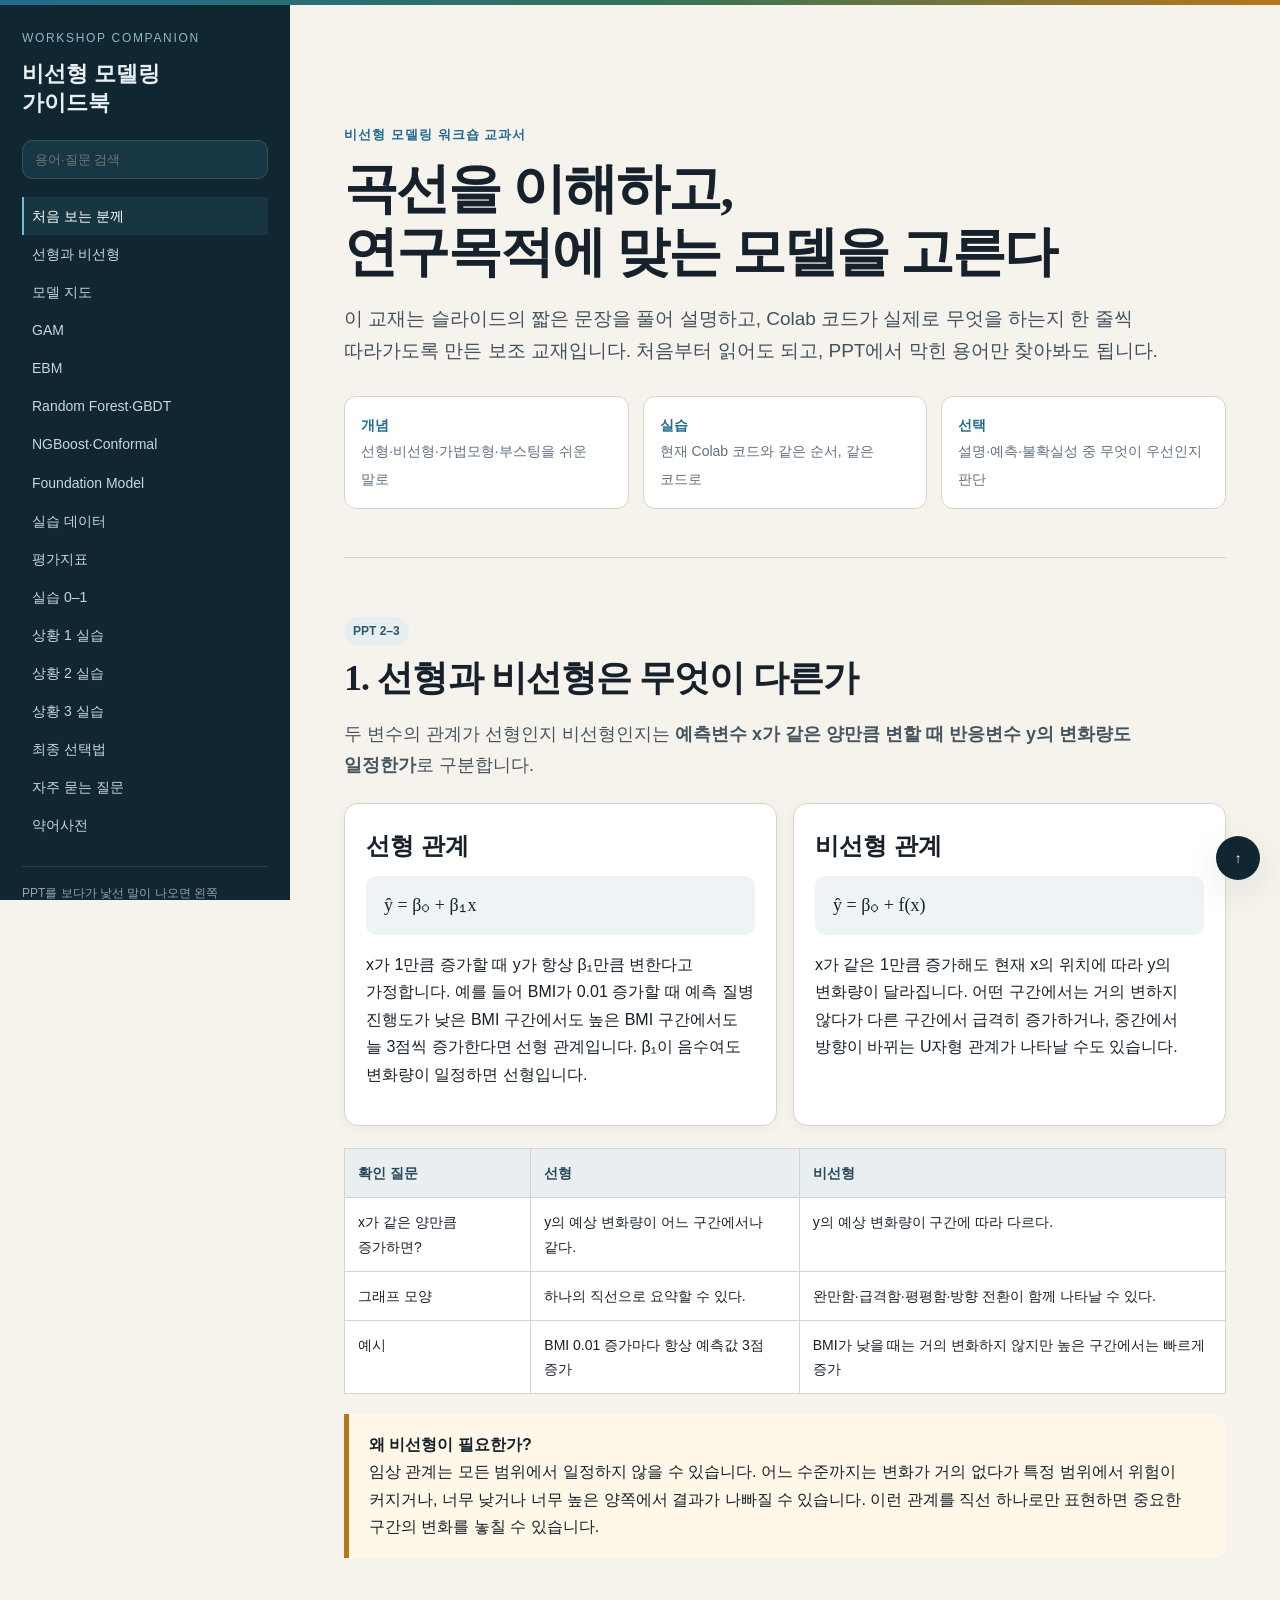
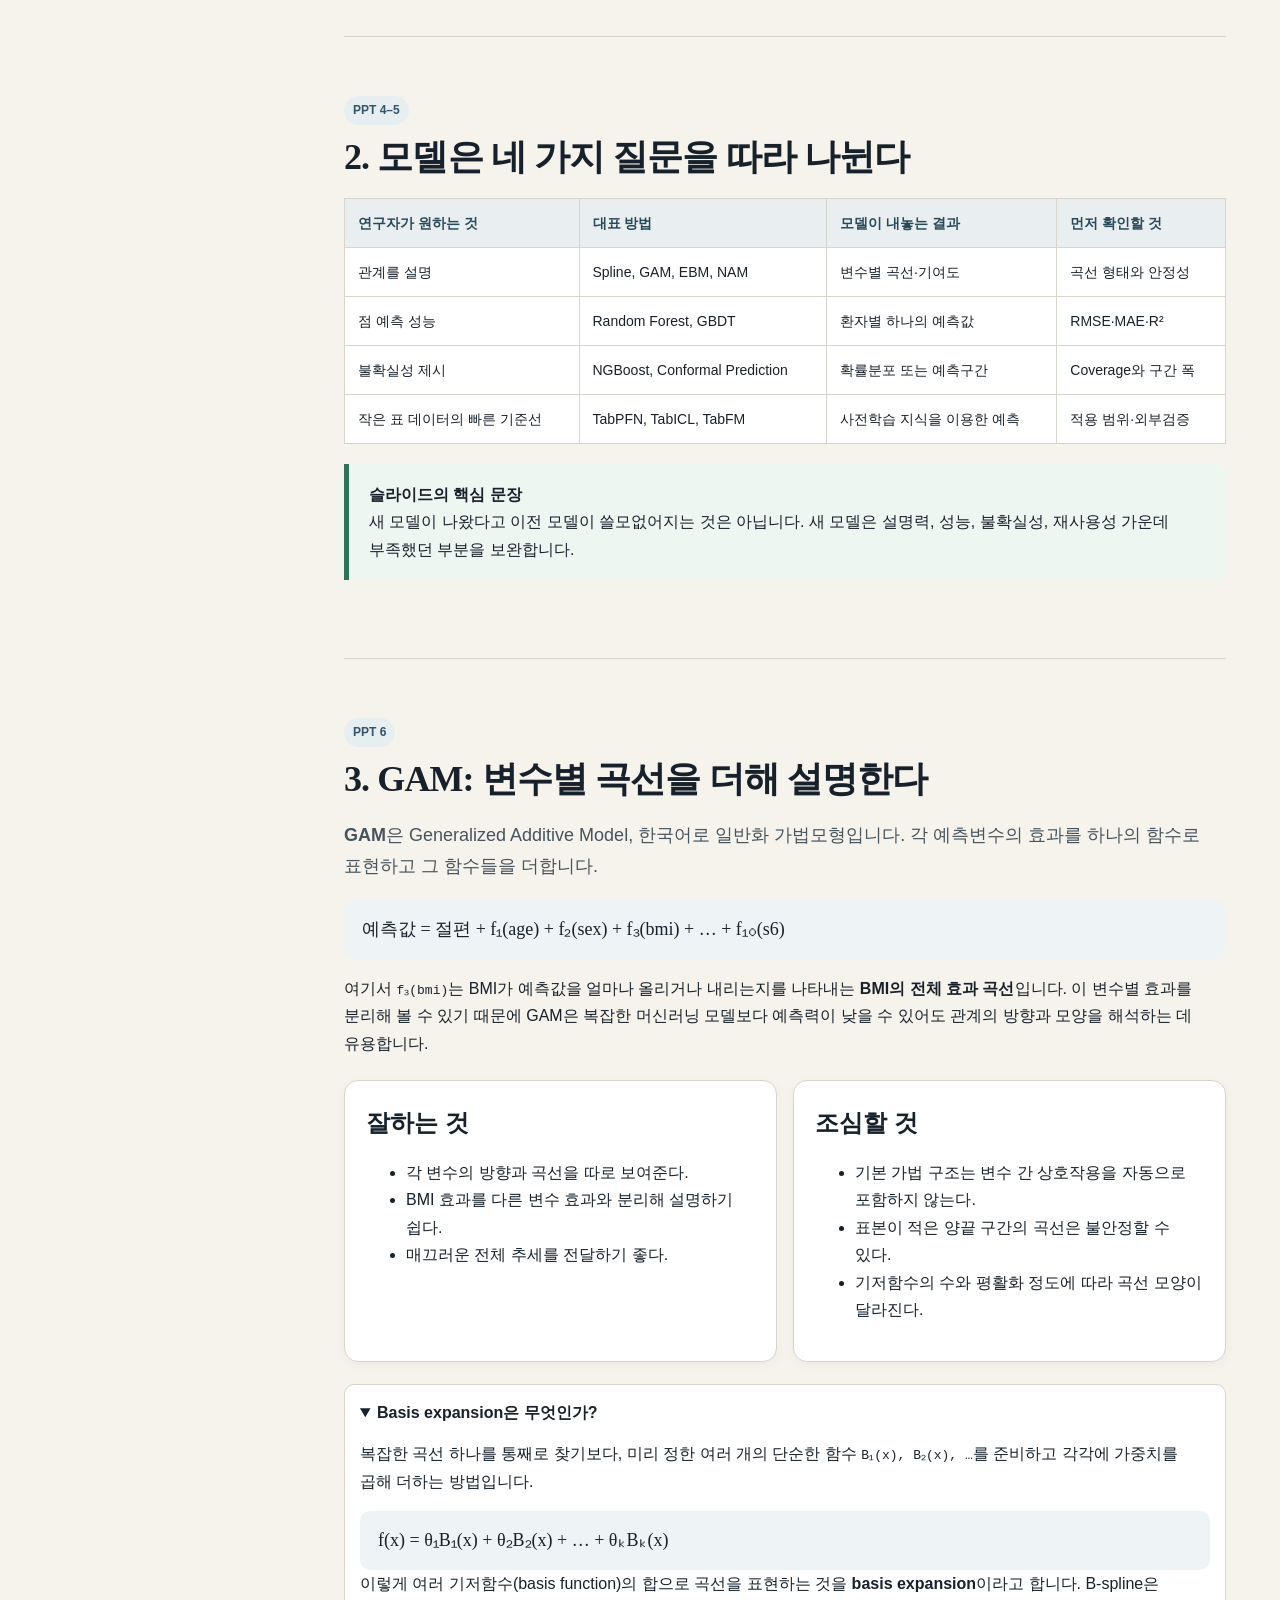
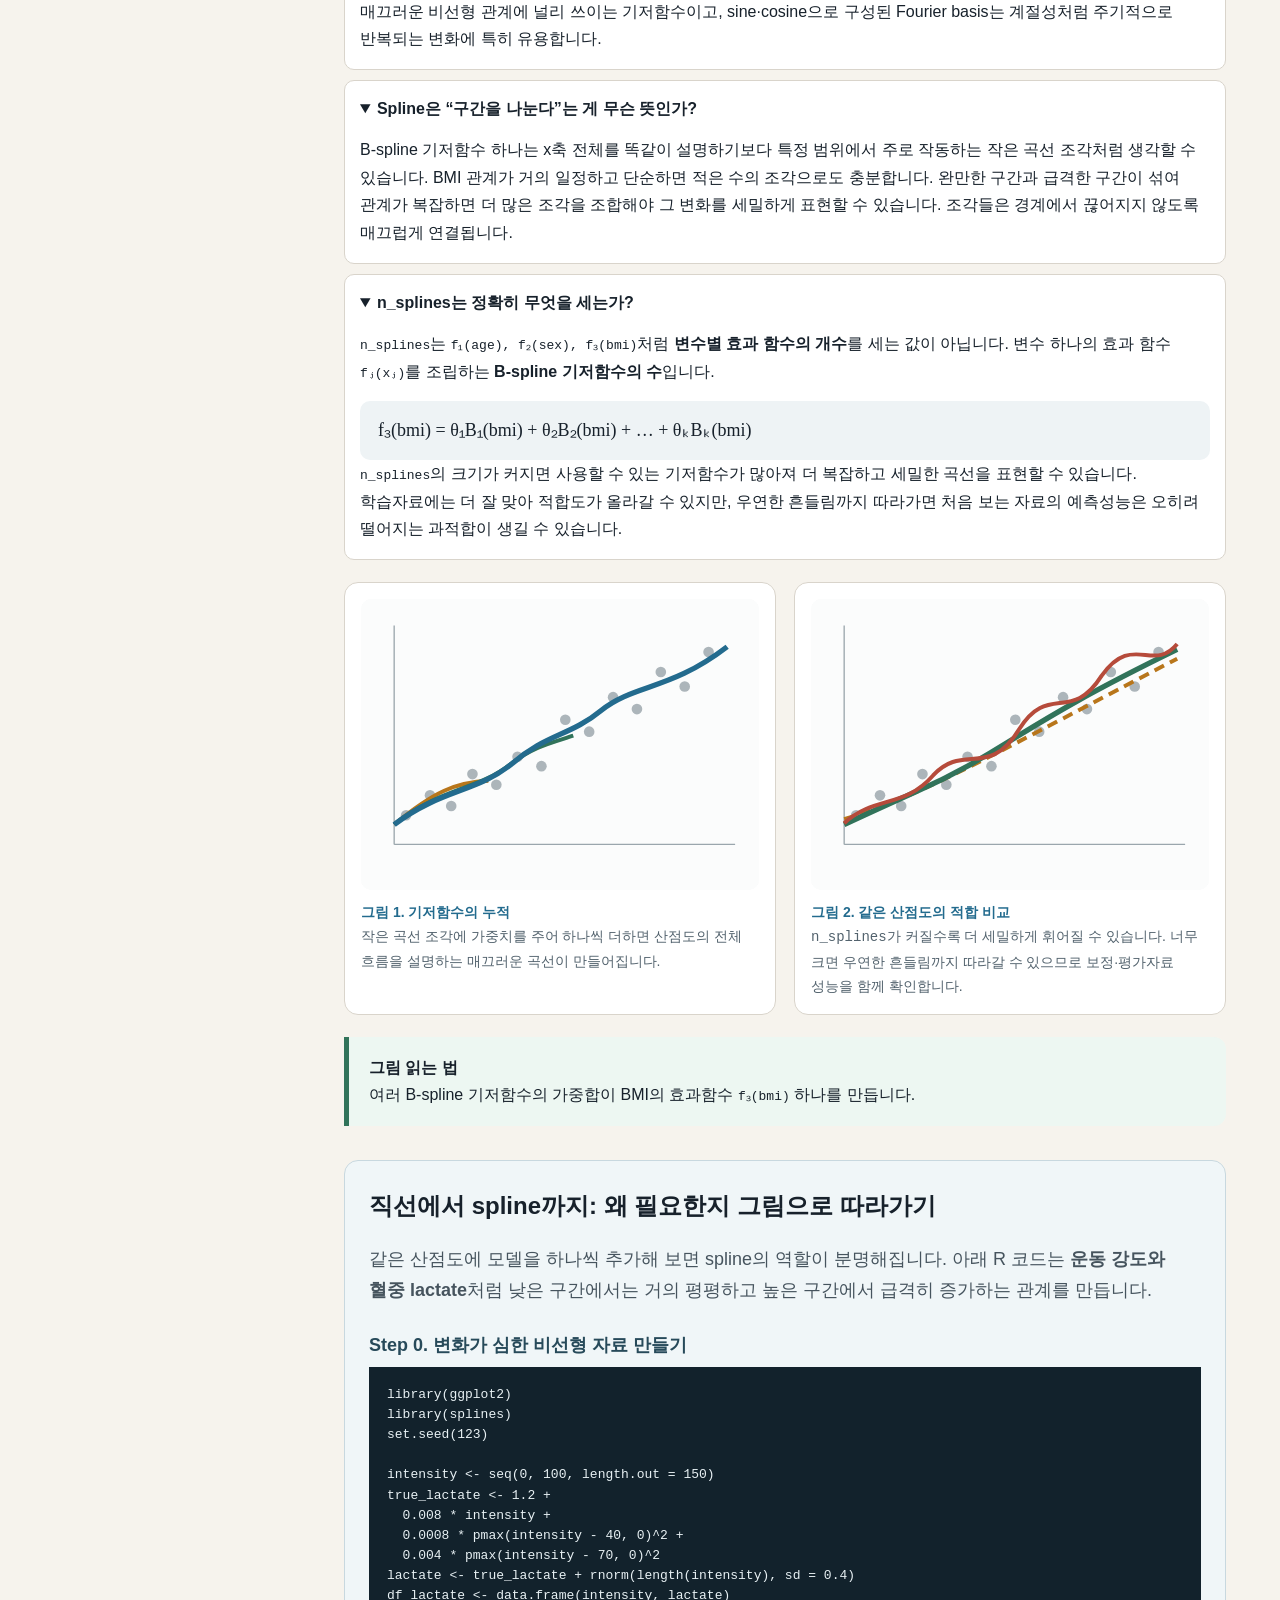
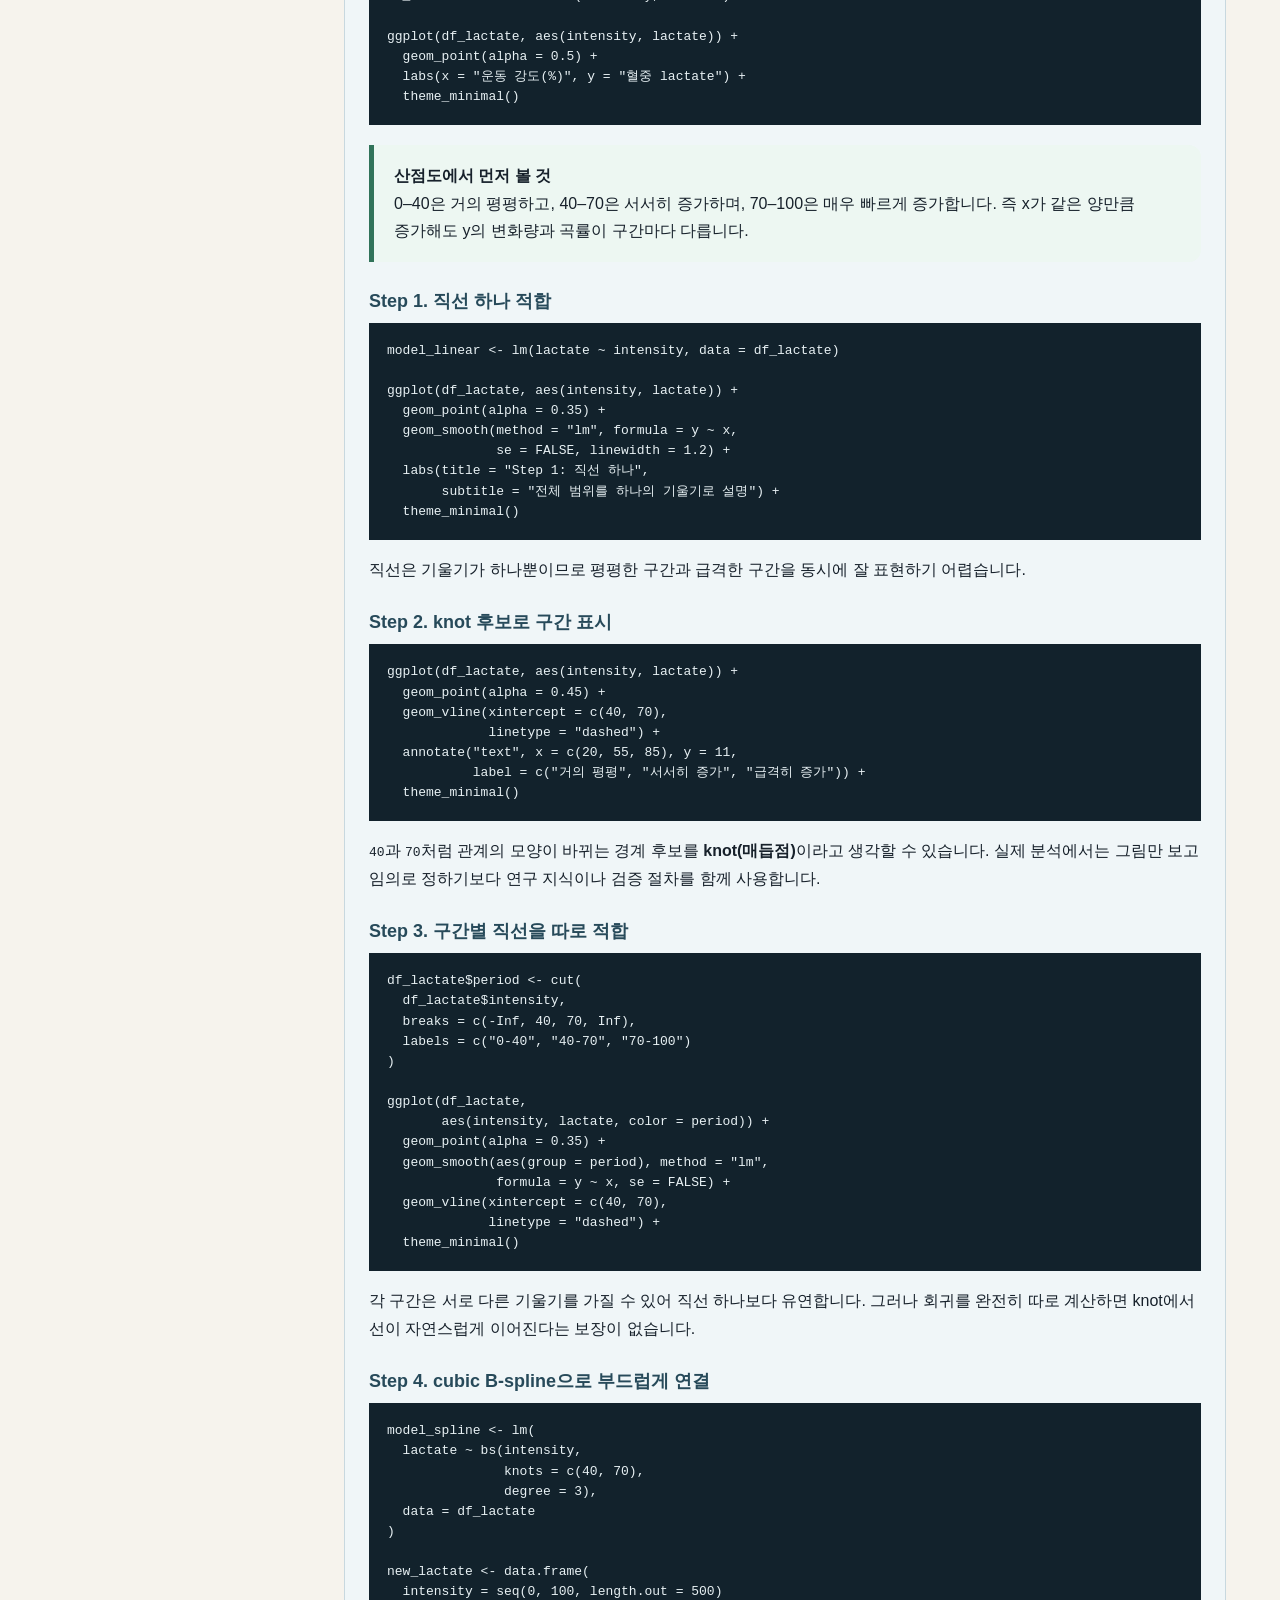
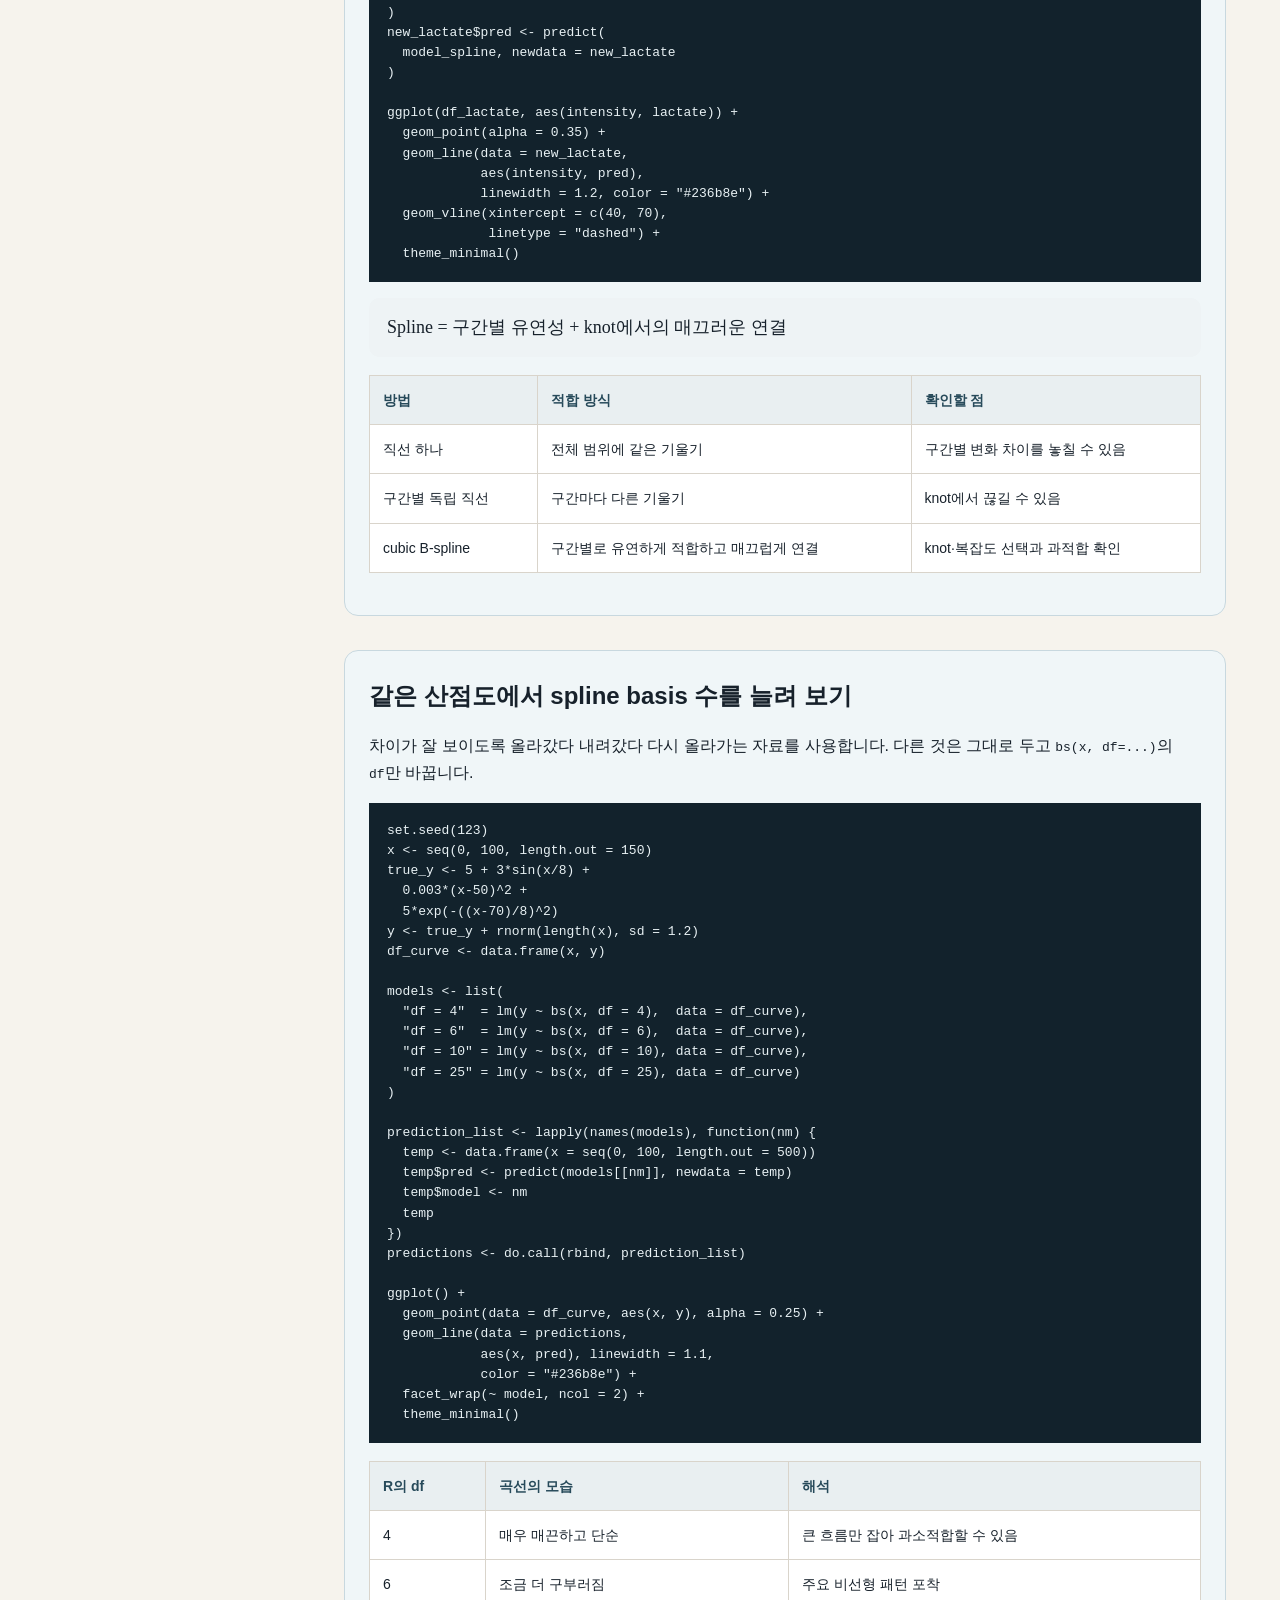
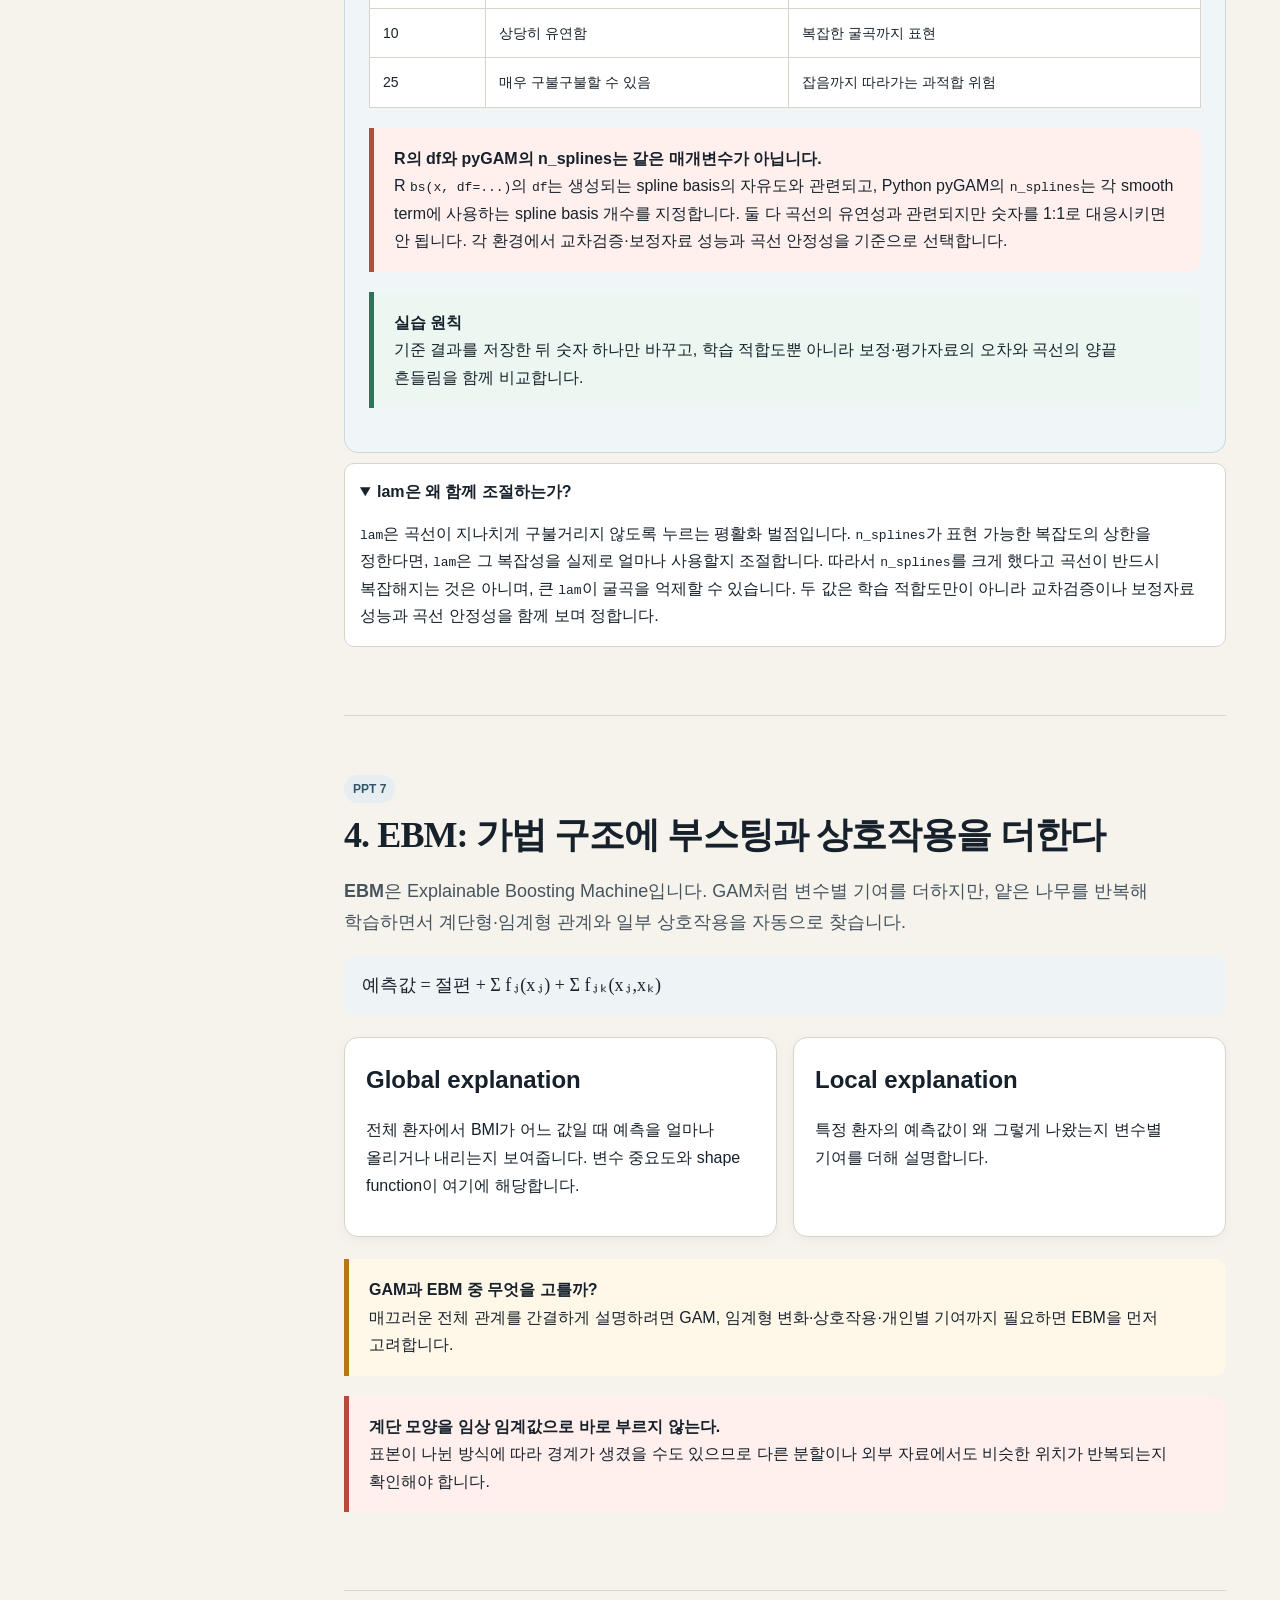
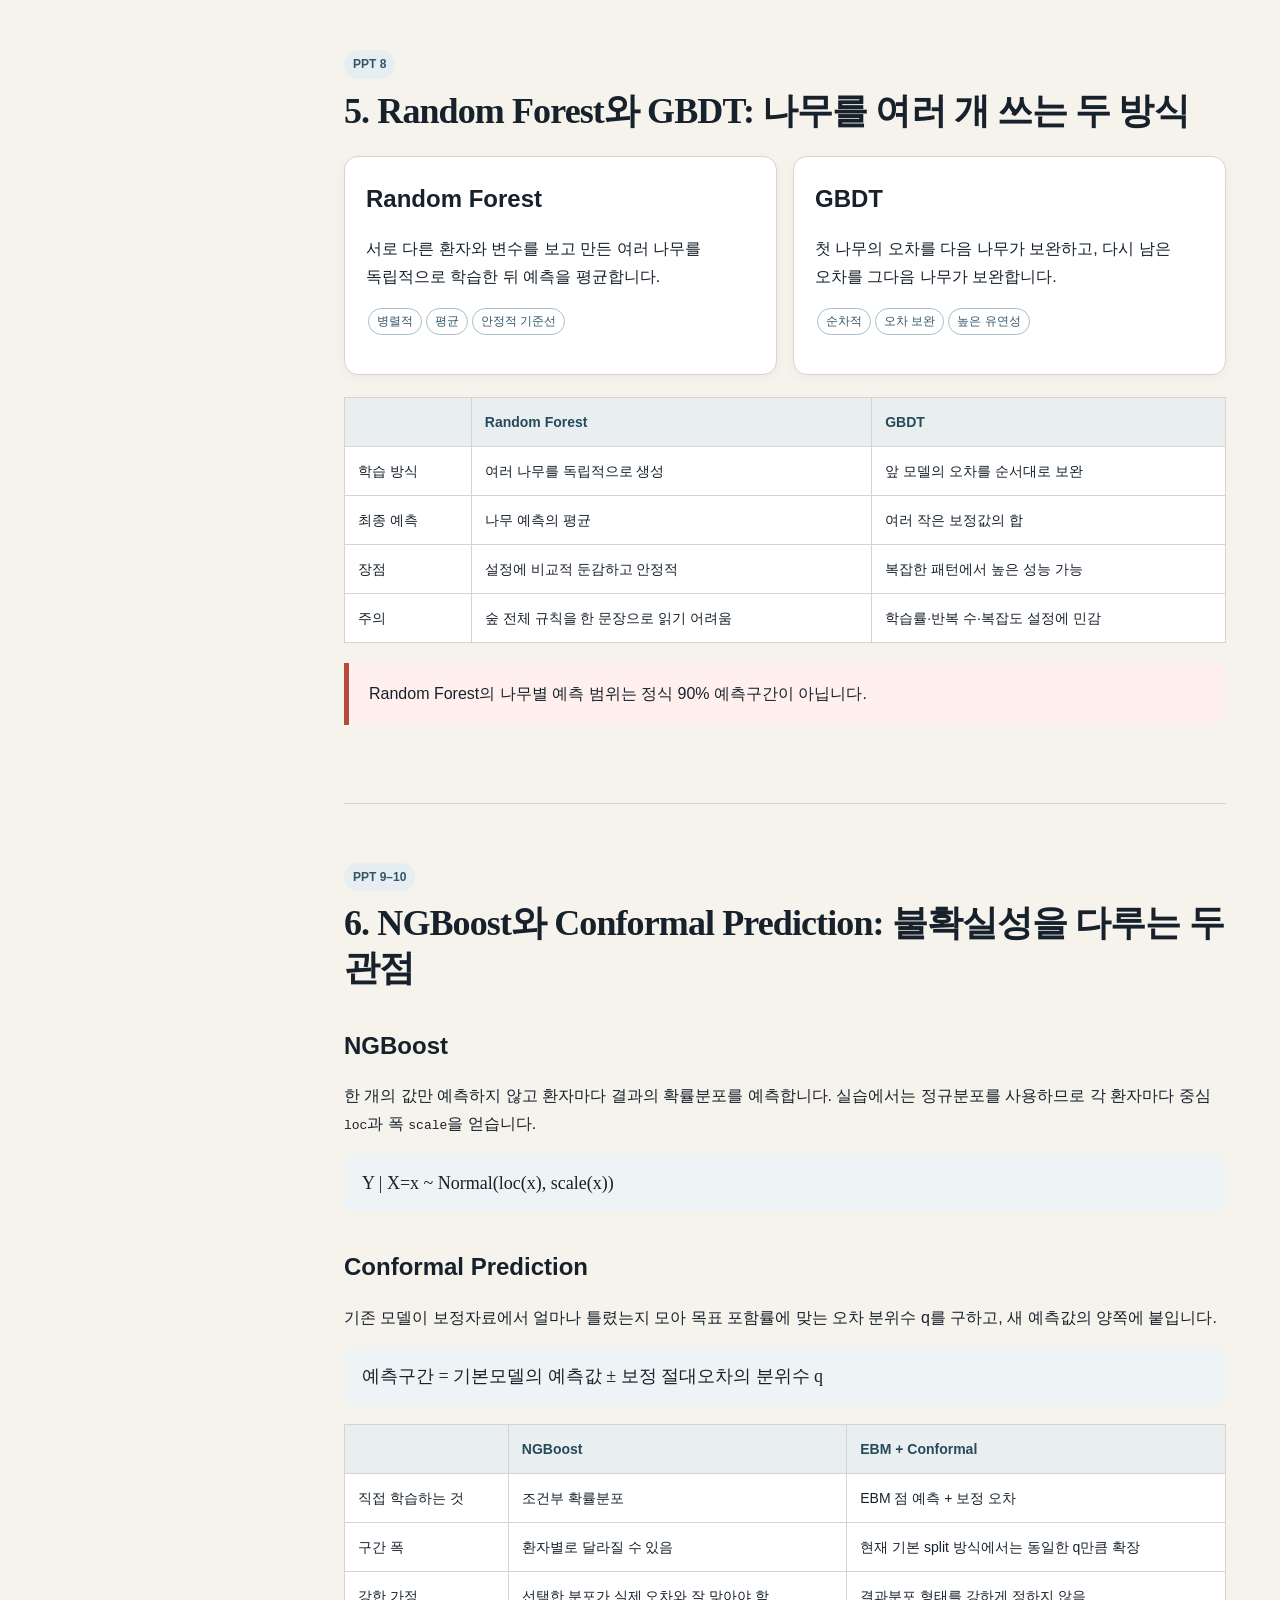
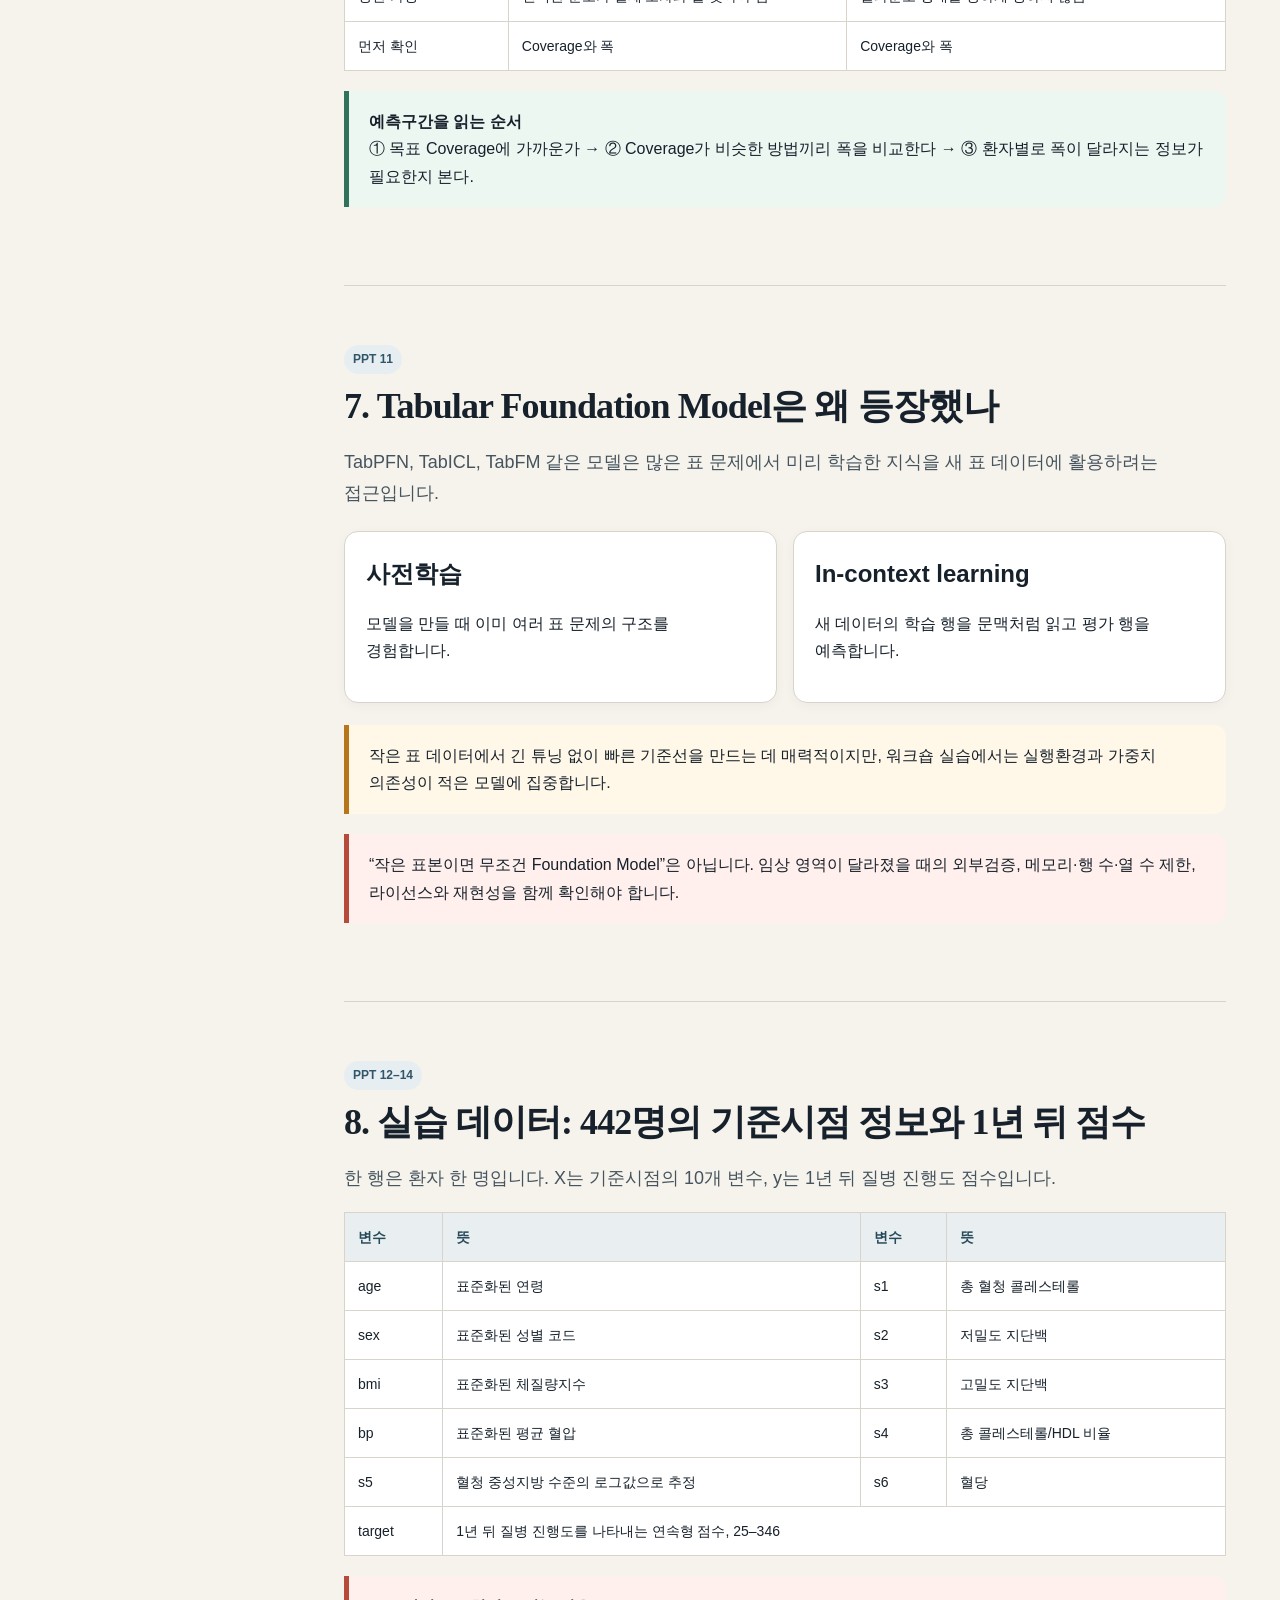
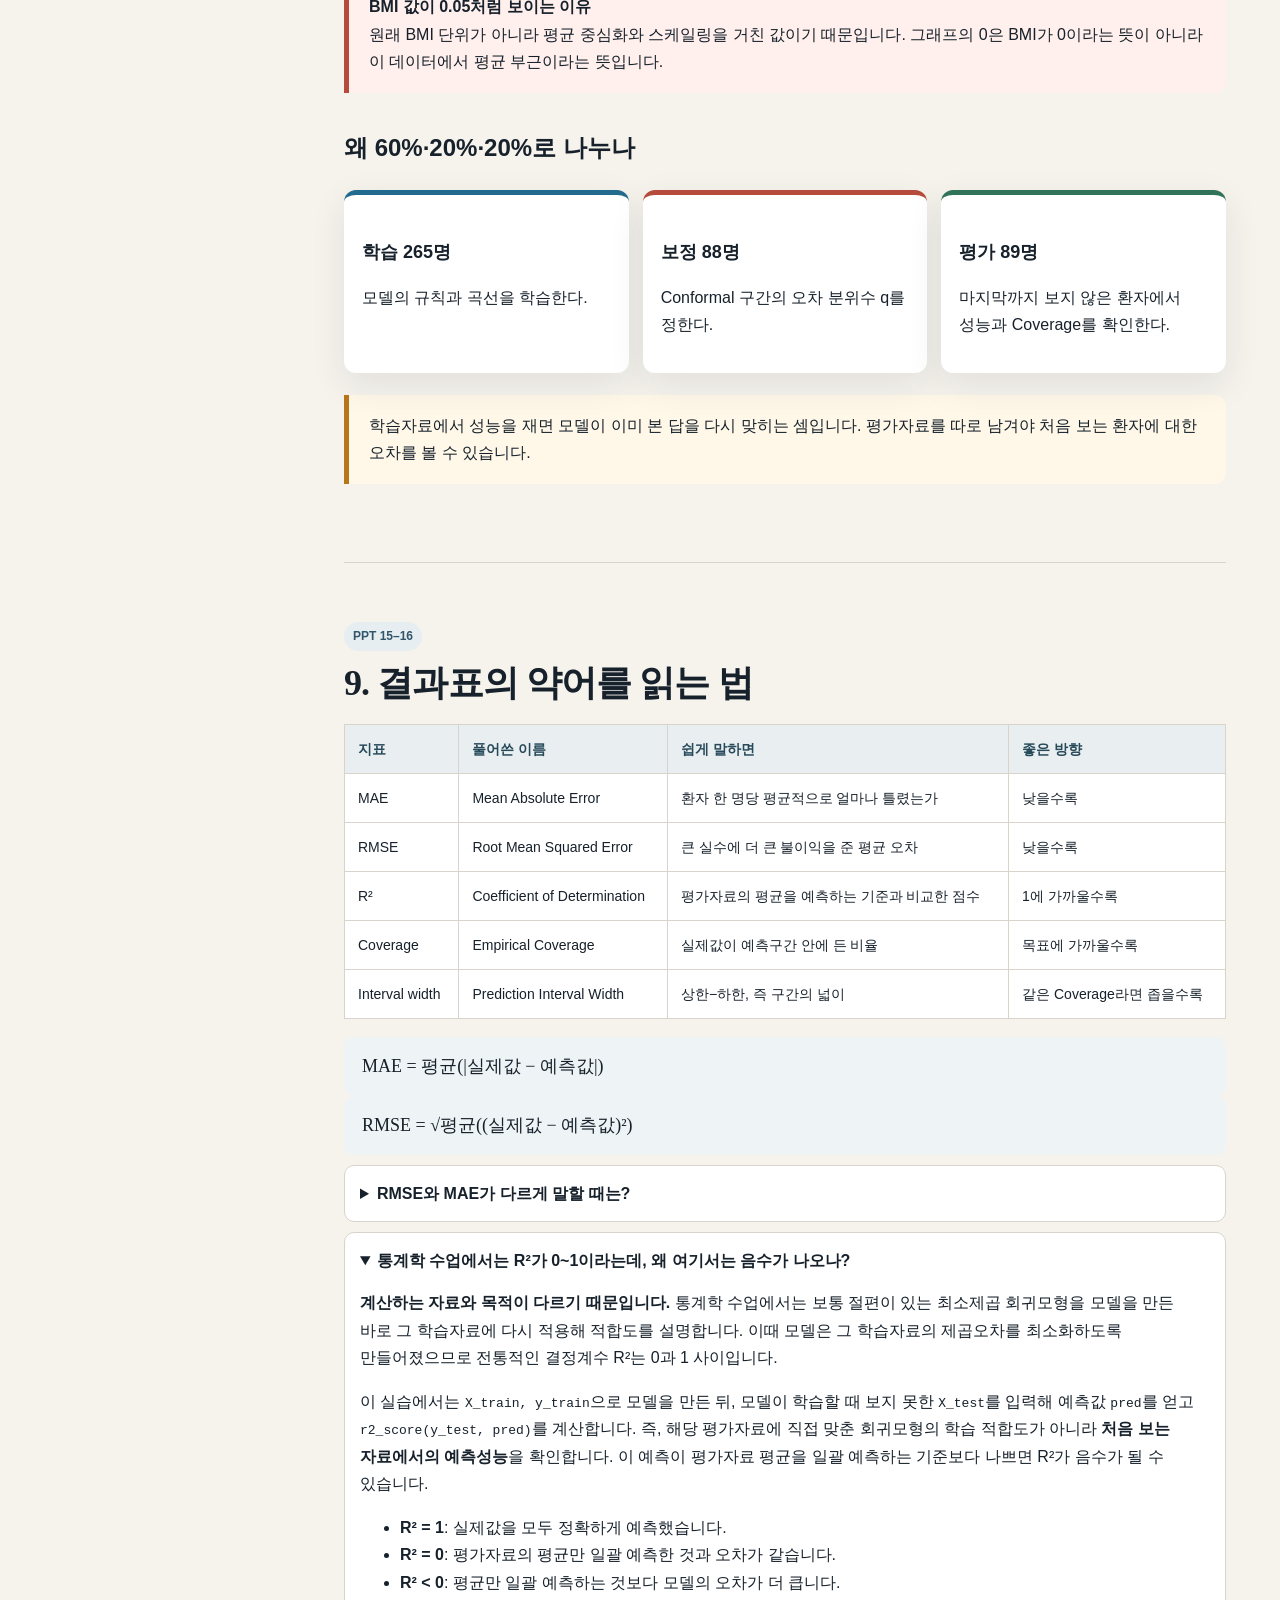
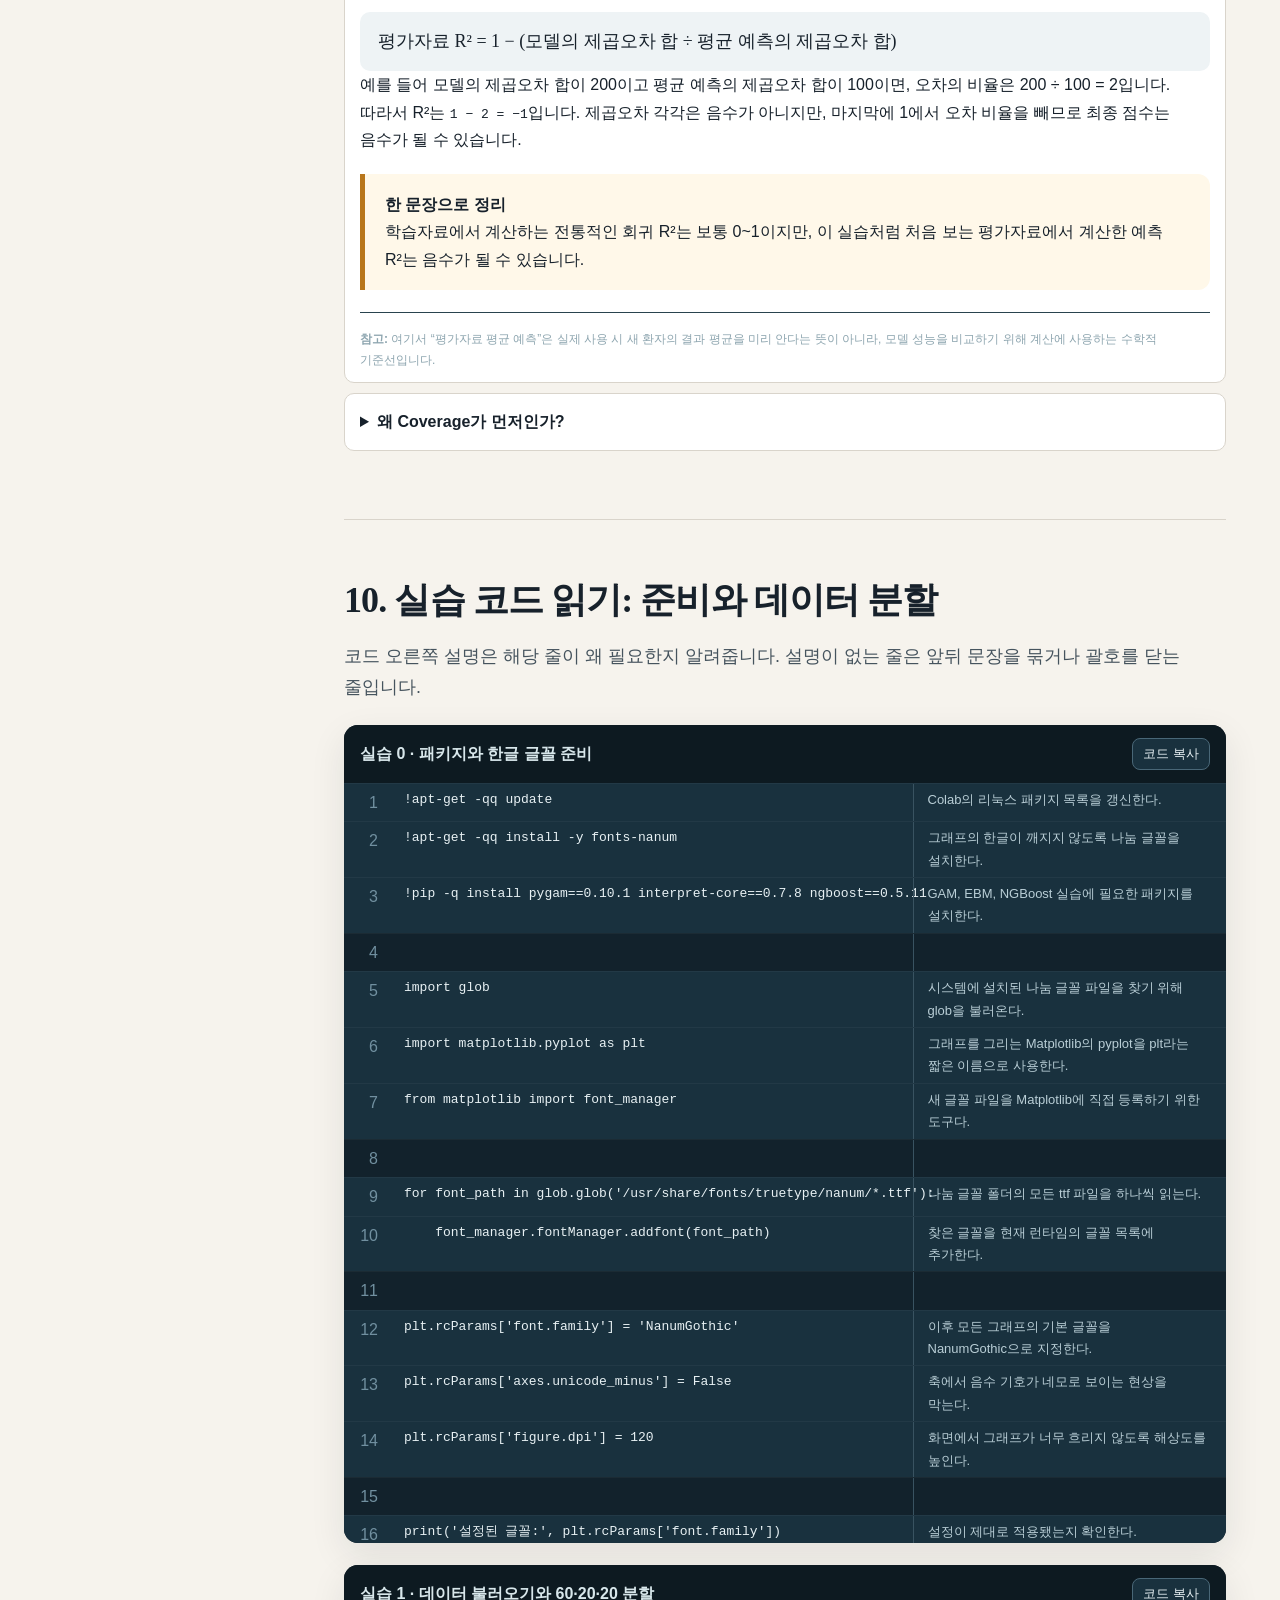
==== commit 9b59697f: "스플라인 단계별 시각화 실습과 R 코드 추가" ====
--- a/비선형모델링_워크샵_교과서.html
+++ b/비선형모델링_워크샵_교과서.html
@@ -24,7 +24,125 @@
 
 <section data-search id="map"><span class="ppt">PPT 4–5</span><h2>2. 모델은 네 가지 질문을 따라 나뉜다</h2><table class="compare"><thead><tr><th>연구자가 원하는 것</th><th>대표 방법</th><th>모델이 내놓는 결과</th><th>먼저 확인할 것</th></tr></thead><tbody><tr><td>관계를 설명</td><td>Spline, GAM, EBM, NAM</td><td>변수별 곡선·기여도</td><td>곡선 형태와 안정성</td></tr><tr><td>점 예측 성능</td><td>Random Forest, GBDT</td><td>환자별 하나의 예측값</td><td>RMSE·MAE·R²</td></tr><tr><td>불확실성 제시</td><td>NGBoost, Conformal Prediction</td><td>확률분포 또는 예측구간</td><td>Coverage와 구간 폭</td></tr><tr><td>작은 표 데이터의 빠른 기준선</td><td>TabPFN, TabICL, TabFM</td><td>사전학습 지식을 이용한 예측</td><td>적용 범위·외부검증</td></tr></tbody></table><div class="answer"><strong>슬라이드의 핵심 문장</strong><br>새 모델이 나왔다고 이전 모델이 쓸모없어지는 것은 아닙니다. 새 모델은 설명력, 성능, 불확실성, 재사용성 가운데 부족했던 부분을 보완합니다.</div></section>
 
-<section data-search id="gam"><span class="ppt">PPT 6</span><h2>3. GAM: 변수별 곡선을 더해 설명한다</h2><p class="lead"><b>GAM</b>은 Generalized Additive Model, 한국어로 일반화 가법모형입니다. 각 예측변수의 효과를 하나의 함수로 표현하고 그 함수들을 더합니다.</p><div class="formula">예측값 = 절편 + f₁(age) + f₂(sex) + f₃(bmi) + … + f₁₀(s6)</div><p>여기서 <code>f₃(bmi)</code>는 BMI가 예측값을 얼마나 올리거나 내리는지를 나타내는 <strong>BMI의 전체 효과 곡선</strong>입니다. 이 변수별 효과를 분리해 볼 수 있기 때문에 GAM은 복잡한 머신러닝 모델보다 예측력이 낮을 수 있어도 관계의 방향과 모양을 해석하는 데 유용합니다.</p><div class="cards"><div class="card"><h3>잘하는 것</h3><ul><li>각 변수의 방향과 곡선을 따로 보여준다.</li><li>BMI 효과를 다른 변수 효과와 분리해 설명하기 쉽다.</li><li>매끄러운 전체 추세를 전달하기 좋다.</li></ul></div><div class="card"><h3>조심할 것</h3><ul><li>기본 가법 구조는 변수 간 상호작용을 자동으로 포함하지 않는다.</li><li>표본이 적은 양끝 구간의 곡선은 불안정할 수 있다.</li><li>기저함수의 수와 평활화 정도에 따라 곡선 모양이 달라진다.</li></ul></div></div><details open><summary>Basis expansion은 무엇인가?</summary><p>복잡한 곡선 하나를 통째로 찾기보다, 미리 정한 여러 개의 단순한 함수 <code>B₁(x), B₂(x), …</code>를 준비하고 각각에 가중치를 곱해 더하는 방법입니다.</p><div class="formula">f(x) = θ₁B₁(x) + θ₂B₂(x) + … + θₖBₖ(x)</div><p>이렇게 여러 기저함수(basis function)의 합으로 곡선을 표현하는 것을 <strong>basis expansion</strong>이라고 합니다. B-spline은 매끄러운 비선형 관계에 널리 쓰이는 기저함수이고, sine·cosine으로 구성된 Fourier basis는 계절성처럼 주기적으로 반복되는 변화에 특히 유용합니다.</p></details><details open><summary>Spline은 “구간을 나눈다”는 게 무슨 뜻인가?</summary><p>B-spline 기저함수 하나는 x축 전체를 똑같이 설명하기보다 특정 범위에서 주로 작동하는 작은 곡선 조각처럼 생각할 수 있습니다. BMI 관계가 거의 일정하고 단순하면 적은 수의 조각으로도 충분합니다. 완만한 구간과 급격한 구간이 섞여 관계가 복잡하면 더 많은 조각을 조합해야 그 변화를 세밀하게 표현할 수 있습니다. 조각들은 경계에서 끊어지지 않도록 매끄럽게 연결됩니다.</p></details><details open><summary>n_splines는 정확히 무엇을 세는가?</summary><p><code>n_splines</code>는 <code>f₁(age), f₂(sex), f₃(bmi)</code>처럼 <strong>변수별 효과 함수의 개수</strong>를 세는 값이 아닙니다. 변수 하나의 효과 함수 <code>fⱼ(xⱼ)</code>를 조립하는 <strong>B-spline 기저함수의 수</strong>입니다.</p><div class="formula">f₃(bmi) = θ₁B₁(bmi) + θ₂B₂(bmi) + … + θₖBₖ(bmi)</div><p><code>n_splines</code>의 크기가 커지면 사용할 수 있는 기저함수가 많아져 더 복잡하고 세밀한 곡선을 표현할 수 있습니다. 학습자료에는 더 잘 맞아 적합도가 올라갈 수 있지만, 우연한 흔들림까지 따라가면 처음 보는 자료의 예측성능은 오히려 떨어지는 과적합이 생길 수 있습니다.</p></details><div class="spline-visuals"><figure class="spline-figure"><svg viewBox="0 0 300 220" role="img" aria-label="B-spline 기저함수를 하나씩 더해 전체 적합곡선을 만드는 과정"><rect width="300" height="220" fill="#fbfcfc"/><line x1="25" y1="185" x2="282" y2="185" stroke="#9aa6ad"/><line x1="25" y1="20" x2="25" y2="185" stroke="#9aa6ad"/><g fill="#8e9aa1" opacity=".72"><circle cx="34" cy="163" r="4"/><circle cx="52" cy="148" r="4"/><circle cx="68" cy="156" r="4"/><circle cx="84" cy="132" r="4"/><circle cx="102" cy="140" r="4"/><circle cx="118" cy="119" r="4"/><circle cx="136" cy="126" r="4"/><circle cx="154" cy="91" r="4"/><circle cx="172" cy="100" r="4"/><circle cx="190" cy="74" r="4"/><circle cx="208" cy="83" r="4"/><circle cx="226" cy="55" r="4"/><circle cx="244" cy="66" r="4"/><circle cx="262" cy="40" r="4"/></g><path d="M25 170 C55 145 72 138 96 137" fill="none" stroke="#b8761b" stroke-width="3"/><path d="M25 170 C60 142 88 144 112 125 C130 111 145 108 160 103" fill="none" stroke="#31735a" stroke-width="3"/><path d="M25 170 C61 143 87 146 114 124 C139 102 158 103 181 84 C206 64 233 69 276 36" fill="none" stroke="#236b8e" stroke-width="4"/></svg><figcaption><strong>그림 1. 기저함수의 누적</strong><br>작은 곡선 조각에 가중치를 주어 하나씩 더하면 산점도의 전체 흐름을 설명하는 매끄러운 곡선이 만들어집니다.</figcaption></figure><figure class="spline-figure"><svg viewBox="0 0 300 220" role="img" aria-label="n_splines 값에 따른 산점도 적합곡선 비교"><rect width="300" height="220" fill="#fbfcfc"/><line x1="25" y1="185" x2="282" y2="185" stroke="#9aa6ad"/><line x1="25" y1="20" x2="25" y2="185" stroke="#9aa6ad"/><g fill="#8e9aa1" opacity=".72"><circle cx="34" cy="163" r="4"/><circle cx="52" cy="148" r="4"/><circle cx="68" cy="156" r="4"/><circle cx="84" cy="132" r="4"/><circle cx="102" cy="140" r="4"/><circle cx="118" cy="119" r="4"/><circle cx="136" cy="126" r="4"/><circle cx="154" cy="91" r="4"/><circle cx="172" cy="100" r="4"/><circle cx="190" cy="74" r="4"/><circle cx="208" cy="83" r="4"/><circle cx="226" cy="55" r="4"/><circle cx="244" cy="66" r="4"/><circle cx="262" cy="40" r="4"/></g><path d="M25 166 C85 148 145 113 276 45" fill="none" stroke="#b8761b" stroke-width="3" stroke-dasharray="8 5"/><path d="M25 170 C78 145 101 137 135 116 C170 95 196 77 276 38" fill="none" stroke="#31735a" stroke-width="4"/><path d="M25 169 C48 148 70 158 92 133 C115 108 134 136 157 98 C179 63 196 94 219 58 C242 25 258 56 276 34" fill="none" stroke="#b64b3b" stroke-width="3"/></svg><figcaption><strong>그림 2. 같은 산점도의 적합 비교</strong><br><code>n_splines</code>가 커질수록 더 세밀하게 휘어질 수 있습니다. 너무 크면 우연한 흔들림까지 따라갈 수 있으므로 보정·평가자료 성능을 함께 확인합니다.</figcaption></figure></div><div class="answer"><strong>그림 읽는 법</strong><br>여러 B-spline 기저함수의 가중합이 BMI의 효과함수 <code>f₃(bmi)</code> 하나를 만듭니다.</div><details open><summary>lam은 왜 함께 조절하는가?</summary><p><code>lam</code>은 곡선이 지나치게 구불거리지 않도록 누르는 평활화 벌점입니다. <code>n_splines</code>가 표현 가능한 복잡도의 상한을 정한다면, <code>lam</code>은 그 복잡성을 실제로 얼마나 사용할지 조절합니다. 따라서 <code>n_splines</code>를 크게 했다고 곡선이 반드시 복잡해지는 것은 아니며, 큰 <code>lam</code>이 굴곡을 억제할 수 있습니다. 두 값은 학습 적합도만이 아니라 교차검증이나 보정자료 성능과 곡선 안정성을 함께 보며 정합니다.</p></details></section>
+<section data-search id="gam"><span class="ppt">PPT 6</span><h2>3. GAM: 변수별 곡선을 더해 설명한다</h2><p class="lead"><b>GAM</b>은 Generalized Additive Model, 한국어로 일반화 가법모형입니다. 각 예측변수의 효과를 하나의 함수로 표현하고 그 함수들을 더합니다.</p><div class="formula">예측값 = 절편 + f₁(age) + f₂(sex) + f₃(bmi) + … + f₁₀(s6)</div><p>여기서 <code>f₃(bmi)</code>는 BMI가 예측값을 얼마나 올리거나 내리는지를 나타내는 <strong>BMI의 전체 효과 곡선</strong>입니다. 이 변수별 효과를 분리해 볼 수 있기 때문에 GAM은 복잡한 머신러닝 모델보다 예측력이 낮을 수 있어도 관계의 방향과 모양을 해석하는 데 유용합니다.</p><div class="cards"><div class="card"><h3>잘하는 것</h3><ul><li>각 변수의 방향과 곡선을 따로 보여준다.</li><li>BMI 효과를 다른 변수 효과와 분리해 설명하기 쉽다.</li><li>매끄러운 전체 추세를 전달하기 좋다.</li></ul></div><div class="card"><h3>조심할 것</h3><ul><li>기본 가법 구조는 변수 간 상호작용을 자동으로 포함하지 않는다.</li><li>표본이 적은 양끝 구간의 곡선은 불안정할 수 있다.</li><li>기저함수의 수와 평활화 정도에 따라 곡선 모양이 달라진다.</li></ul></div></div><details open><summary>Basis expansion은 무엇인가?</summary><p>복잡한 곡선 하나를 통째로 찾기보다, 미리 정한 여러 개의 단순한 함수 <code>B₁(x), B₂(x), …</code>를 준비하고 각각에 가중치를 곱해 더하는 방법입니다.</p><div class="formula">f(x) = θ₁B₁(x) + θ₂B₂(x) + … + θₖBₖ(x)</div><p>이렇게 여러 기저함수(basis function)의 합으로 곡선을 표현하는 것을 <strong>basis expansion</strong>이라고 합니다. B-spline은 매끄러운 비선형 관계에 널리 쓰이는 기저함수이고, sine·cosine으로 구성된 Fourier basis는 계절성처럼 주기적으로 반복되는 변화에 특히 유용합니다.</p></details><details open><summary>Spline은 “구간을 나눈다”는 게 무슨 뜻인가?</summary><p>B-spline 기저함수 하나는 x축 전체를 똑같이 설명하기보다 특정 범위에서 주로 작동하는 작은 곡선 조각처럼 생각할 수 있습니다. BMI 관계가 거의 일정하고 단순하면 적은 수의 조각으로도 충분합니다. 완만한 구간과 급격한 구간이 섞여 관계가 복잡하면 더 많은 조각을 조합해야 그 변화를 세밀하게 표현할 수 있습니다. 조각들은 경계에서 끊어지지 않도록 매끄럽게 연결됩니다.</p></details><details open><summary>n_splines는 정확히 무엇을 세는가?</summary><p><code>n_splines</code>는 <code>f₁(age), f₂(sex), f₃(bmi)</code>처럼 <strong>변수별 효과 함수의 개수</strong>를 세는 값이 아닙니다. 변수 하나의 효과 함수 <code>fⱼ(xⱼ)</code>를 조립하는 <strong>B-spline 기저함수의 수</strong>입니다.</p><div class="formula">f₃(bmi) = θ₁B₁(bmi) + θ₂B₂(bmi) + … + θₖBₖ(bmi)</div><p><code>n_splines</code>의 크기가 커지면 사용할 수 있는 기저함수가 많아져 더 복잡하고 세밀한 곡선을 표현할 수 있습니다. 학습자료에는 더 잘 맞아 적합도가 올라갈 수 있지만, 우연한 흔들림까지 따라가면 처음 보는 자료의 예측성능은 오히려 떨어지는 과적합이 생길 수 있습니다.</p></details><div class="spline-visuals"><figure class="spline-figure"><svg viewBox="0 0 300 220" role="img" aria-label="B-spline 기저함수를 하나씩 더해 전체 적합곡선을 만드는 과정"><rect width="300" height="220" fill="#fbfcfc"/><line x1="25" y1="185" x2="282" y2="185" stroke="#9aa6ad"/><line x1="25" y1="20" x2="25" y2="185" stroke="#9aa6ad"/><g fill="#8e9aa1" opacity=".72"><circle cx="34" cy="163" r="4"/><circle cx="52" cy="148" r="4"/><circle cx="68" cy="156" r="4"/><circle cx="84" cy="132" r="4"/><circle cx="102" cy="140" r="4"/><circle cx="118" cy="119" r="4"/><circle cx="136" cy="126" r="4"/><circle cx="154" cy="91" r="4"/><circle cx="172" cy="100" r="4"/><circle cx="190" cy="74" r="4"/><circle cx="208" cy="83" r="4"/><circle cx="226" cy="55" r="4"/><circle cx="244" cy="66" r="4"/><circle cx="262" cy="40" r="4"/></g><path d="M25 170 C55 145 72 138 96 137" fill="none" stroke="#b8761b" stroke-width="3"/><path d="M25 170 C60 142 88 144 112 125 C130 111 145 108 160 103" fill="none" stroke="#31735a" stroke-width="3"/><path d="M25 170 C61 143 87 146 114 124 C139 102 158 103 181 84 C206 64 233 69 276 36" fill="none" stroke="#236b8e" stroke-width="4"/></svg><figcaption><strong>그림 1. 기저함수의 누적</strong><br>작은 곡선 조각에 가중치를 주어 하나씩 더하면 산점도의 전체 흐름을 설명하는 매끄러운 곡선이 만들어집니다.</figcaption></figure><figure class="spline-figure"><svg viewBox="0 0 300 220" role="img" aria-label="n_splines 값에 따른 산점도 적합곡선 비교"><rect width="300" height="220" fill="#fbfcfc"/><line x1="25" y1="185" x2="282" y2="185" stroke="#9aa6ad"/><line x1="25" y1="20" x2="25" y2="185" stroke="#9aa6ad"/><g fill="#8e9aa1" opacity=".72"><circle cx="34" cy="163" r="4"/><circle cx="52" cy="148" r="4"/><circle cx="68" cy="156" r="4"/><circle cx="84" cy="132" r="4"/><circle cx="102" cy="140" r="4"/><circle cx="118" cy="119" r="4"/><circle cx="136" cy="126" r="4"/><circle cx="154" cy="91" r="4"/><circle cx="172" cy="100" r="4"/><circle cx="190" cy="74" r="4"/><circle cx="208" cy="83" r="4"/><circle cx="226" cy="55" r="4"/><circle cx="244" cy="66" r="4"/><circle cx="262" cy="40" r="4"/></g><path d="M25 166 C85 148 145 113 276 45" fill="none" stroke="#b8761b" stroke-width="3" stroke-dasharray="8 5"/><path d="M25 170 C78 145 101 137 135 116 C170 95 196 77 276 38" fill="none" stroke="#31735a" stroke-width="4"/><path d="M25 169 C48 148 70 158 92 133 C115 108 134 136 157 98 C179 63 196 94 219 58 C242 25 258 56 276 34" fill="none" stroke="#b64b3b" stroke-width="3"/></svg><figcaption><strong>그림 2. 같은 산점도의 적합 비교</strong><br><code>n_splines</code>가 커질수록 더 세밀하게 휘어질 수 있습니다. 너무 크면 우연한 흔들림까지 따라갈 수 있으므로 보정·평가자료 성능을 함께 확인합니다.</figcaption></figure></div><div class="answer"><strong>그림 읽는 법</strong><br>여러 B-spline 기저함수의 가중합이 BMI의 효과함수 <code>f₃(bmi)</code> 하나를 만듭니다.</div>
+<div class="experiment" id="spline-progress">
+<h3>직선에서 spline까지: 왜 필요한지 그림으로 따라가기</h3>
+<p class="lead">같은 산점도에 모델을 하나씩 추가해 보면 spline의 역할이 분명해집니다. 아래 R 코드는 <strong>운동 강도와 혈중 lactate</strong>처럼 낮은 구간에서는 거의 평평하고 높은 구간에서 급격히 증가하는 관계를 만듭니다.</p>
+<div class="tune-card"><h4>Step 0. 변화가 심한 비선형 자료 만들기</h4><pre class="tune-code"><code>library(ggplot2)
+library(splines)
+set.seed(123)
+
+intensity &lt;- seq(0, 100, length.out = 150)
+true_lactate &lt;- 1.2 +
+  0.008 * intensity +
+  0.0008 * pmax(intensity - 40, 0)^2 +
+  0.004 * pmax(intensity - 70, 0)^2
+lactate &lt;- true_lactate + rnorm(length(intensity), sd = 0.4)
+df_lactate &lt;- data.frame(intensity, lactate)
+
+ggplot(df_lactate, aes(intensity, lactate)) +
+  geom_point(alpha = 0.5) +
+  labs(x = "운동 강도(%)", y = "혈중 lactate") +
+  theme_minimal()</code></pre></div>
+<div class="answer"><strong>산점도에서 먼저 볼 것</strong><br>0–40은 거의 평평하고, 40–70은 서서히 증가하며, 70–100은 매우 빠르게 증가합니다. 즉 x가 같은 양만큼 증가해도 y의 변화량과 곡률이 구간마다 다릅니다.</div>
+
+<div class="tune-card"><h4>Step 1. 직선 하나 적합</h4><pre class="tune-code"><code>model_linear &lt;- lm(lactate ~ intensity, data = df_lactate)
+
+ggplot(df_lactate, aes(intensity, lactate)) +
+  geom_point(alpha = 0.35) +
+  geom_smooth(method = "lm", formula = y ~ x,
+              se = FALSE, linewidth = 1.2) +
+  labs(title = "Step 1: 직선 하나",
+       subtitle = "전체 범위를 하나의 기울기로 설명") +
+  theme_minimal()</code></pre><p>직선은 기울기가 하나뿐이므로 평평한 구간과 급격한 구간을 동시에 잘 표현하기 어렵습니다.</p></div>
+
+<div class="tune-card"><h4>Step 2. knot 후보로 구간 표시</h4><pre class="tune-code"><code>ggplot(df_lactate, aes(intensity, lactate)) +
+  geom_point(alpha = 0.45) +
+  geom_vline(xintercept = c(40, 70),
+             linetype = "dashed") +
+  annotate("text", x = c(20, 55, 85), y = 11,
+           label = c("거의 평평", "서서히 증가", "급격히 증가")) +
+  theme_minimal()</code></pre><p><code>40</code>과 <code>70</code>처럼 관계의 모양이 바뀌는 경계 후보를 <strong>knot(매듭점)</strong>이라고 생각할 수 있습니다. 실제 분석에서는 그림만 보고 임의로 정하기보다 연구 지식이나 검증 절차를 함께 사용합니다.</p></div>
+
+<div class="tune-card"><h4>Step 3. 구간별 직선을 따로 적합</h4><pre class="tune-code"><code>df_lactate$period &lt;- cut(
+  df_lactate$intensity,
+  breaks = c(-Inf, 40, 70, Inf),
+  labels = c("0-40", "40-70", "70-100")
+)
+
+ggplot(df_lactate,
+       aes(intensity, lactate, color = period)) +
+  geom_point(alpha = 0.35) +
+  geom_smooth(aes(group = period), method = "lm",
+              formula = y ~ x, se = FALSE) +
+  geom_vline(xintercept = c(40, 70),
+             linetype = "dashed") +
+  theme_minimal()</code></pre><p>각 구간은 서로 다른 기울기를 가질 수 있어 직선 하나보다 유연합니다. 그러나 회귀를 완전히 따로 계산하면 knot에서 선이 자연스럽게 이어진다는 보장이 없습니다.</p></div>
+
+<div class="tune-card"><h4>Step 4. cubic B-spline으로 부드럽게 연결</h4><pre class="tune-code"><code>model_spline &lt;- lm(
+  lactate ~ bs(intensity,
+               knots = c(40, 70),
+               degree = 3),
+  data = df_lactate
+)
+
+new_lactate &lt;- data.frame(
+  intensity = seq(0, 100, length.out = 500)
+)
+new_lactate$pred &lt;- predict(
+  model_spline, newdata = new_lactate
+)
+
+ggplot(df_lactate, aes(intensity, lactate)) +
+  geom_point(alpha = 0.35) +
+  geom_line(data = new_lactate,
+            aes(intensity, pred),
+            linewidth = 1.2, color = "#236b8e") +
+  geom_vline(xintercept = c(40, 70),
+             linetype = "dashed") +
+  theme_minimal()</code></pre></div>
+<div class="formula">Spline = 구간별 유연성 + knot에서의 매끄러운 연결</div>
+<table class="compare"><tr><th>방법</th><th>적합 방식</th><th>확인할 점</th></tr><tr><td>직선 하나</td><td>전체 범위에 같은 기울기</td><td>구간별 변화 차이를 놓칠 수 있음</td></tr><tr><td>구간별 독립 직선</td><td>구간마다 다른 기울기</td><td>knot에서 끊길 수 있음</td></tr><tr><td>cubic B-spline</td><td>구간별로 유연하게 적합하고 매끄럽게 연결</td><td>knot·복잡도 선택과 과적합 확인</td></tr></table>
+</div>
+
+<div class="experiment" id="spline-df">
+<h3>같은 산점도에서 spline basis 수를 늘려 보기</h3>
+<p>차이가 잘 보이도록 올라갔다 내려갔다 다시 올라가는 자료를 사용합니다. 다른 것은 그대로 두고 <code>bs(x, df=...)</code>의 <code>df</code>만 바꿉니다.</p>
+<pre class="tune-code"><code>set.seed(123)
+x &lt;- seq(0, 100, length.out = 150)
+true_y &lt;- 5 + 3*sin(x/8) +
+  0.003*(x-50)^2 +
+  5*exp(-((x-70)/8)^2)
+y &lt;- true_y + rnorm(length(x), sd = 1.2)
+df_curve &lt;- data.frame(x, y)
+
+models &lt;- list(
+  "df = 4"  = lm(y ~ bs(x, df = 4),  data = df_curve),
+  "df = 6"  = lm(y ~ bs(x, df = 6),  data = df_curve),
+  "df = 10" = lm(y ~ bs(x, df = 10), data = df_curve),
+  "df = 25" = lm(y ~ bs(x, df = 25), data = df_curve)
+)
+
+prediction_list &lt;- lapply(names(models), function(nm) {
+  temp &lt;- data.frame(x = seq(0, 100, length.out = 500))
+  temp$pred &lt;- predict(models[[nm]], newdata = temp)
+  temp$model &lt;- nm
+  temp
+})
+predictions &lt;- do.call(rbind, prediction_list)
+
+ggplot() +
+  geom_point(data = df_curve, aes(x, y), alpha = 0.25) +
+  geom_line(data = predictions,
+            aes(x, pred), linewidth = 1.1,
+            color = "#236b8e") +
+  facet_wrap(~ model, ncol = 2) +
+  theme_minimal()</code></pre>
+<table class="compare"><tr><th>R의 df</th><th>곡선의 모습</th><th>해석</th></tr><tr><td>4</td><td>매우 매끈하고 단순</td><td>큰 흐름만 잡아 과소적합할 수 있음</td></tr><tr><td>6</td><td>조금 더 구부러짐</td><td>주요 비선형 패턴 포착</td></tr><tr><td>10</td><td>상당히 유연함</td><td>복잡한 굴곡까지 표현</td></tr><tr><td>25</td><td>매우 구불구불할 수 있음</td><td>잡음까지 따라가는 과적합 위험</td></tr></table>
+<div class="warn"><strong>R의 df와 pyGAM의 n_splines는 같은 매개변수가 아닙니다.</strong><br>R <code>bs(x, df=...)</code>의 <code>df</code>는 생성되는 spline basis의 자유도와 관련되고, Python pyGAM의 <code>n_splines</code>는 각 smooth term에 사용하는 spline basis 개수를 지정합니다. 둘 다 곡선의 유연성과 관련되지만 숫자를 1:1로 대응시키면 안 됩니다. 각 환경에서 교차검증·보정자료 성능과 곡선 안정성을 기준으로 선택합니다.</div>
+<div class="answer"><strong>실습 원칙</strong><br>기준 결과를 저장한 뒤 숫자 하나만 바꾸고, 학습 적합도뿐 아니라 보정·평가자료의 오차와 곡선의 양끝 흔들림을 함께 비교합니다.</div>
+</div>
+<details open><summary>lam은 왜 함께 조절하는가?</summary><p><code>lam</code>은 곡선이 지나치게 구불거리지 않도록 누르는 평활화 벌점입니다. <code>n_splines</code>가 표현 가능한 복잡도의 상한을 정한다면, <code>lam</code>은 그 복잡성을 실제로 얼마나 사용할지 조절합니다. 따라서 <code>n_splines</code>를 크게 했다고 곡선이 반드시 복잡해지는 것은 아니며, 큰 <code>lam</code>이 굴곡을 억제할 수 있습니다. 두 값은 학습 적합도만이 아니라 교차검증이나 보정자료 성능과 곡선 안정성을 함께 보며 정합니다.</p></details></section>
 
 <section data-search id="ebm"><span class="ppt">PPT 7</span><h2>4. EBM: 가법 구조에 부스팅과 상호작용을 더한다</h2><p class="lead"><b>EBM</b>은 Explainable Boosting Machine입니다. GAM처럼 변수별 기여를 더하지만, 얕은 나무를 반복해 학습하면서 계단형·임계형 관계와 일부 상호작용을 자동으로 찾습니다.</p><div class="formula">예측값 = 절편 + Σ fⱼ(xⱼ) + Σ fⱼₖ(xⱼ,xₖ)</div><div class="cards"><div class="card"><h3>Global explanation</h3><p>전체 환자에서 BMI가 어느 값일 때 예측을 얼마나 올리거나 내리는지 보여줍니다. 변수 중요도와 shape function이 여기에 해당합니다.</p></div><div class="card"><h3>Local explanation</h3><p>특정 환자의 예측값이 왜 그렇게 나왔는지 변수별 기여를 더해 설명합니다.</p></div></div><div class="why"><strong>GAM과 EBM 중 무엇을 고를까?</strong><br>매끄러운 전체 관계를 간결하게 설명하려면 GAM, 임계형 변화·상호작용·개인별 기여까지 필요하면 EBM을 먼저 고려합니다.</div><div class="warn"><strong>계단 모양을 임상 임계값으로 바로 부르지 않는다.</strong><br>표본이 나뉜 방식에 따라 경계가 생겼을 수도 있으므로 다른 분할이나 외부 자료에서도 비슷한 위치가 반복되는지 확인해야 합니다.</div></section>
 
@@ -608,4 +726,3 @@
 <script>
 const search=document.getElementById('search');const sections=[...document.querySelectorAll('[data-search]')];search.addEventListener('input',()=>{const q=search.value.trim().toLowerCase();sections.forEach(s=>s.classList.toggle('hidden',q&&!s.innerText.toLowerCase().includes(q)))});document.querySelectorAll('.copy').forEach(b=>b.addEventListener('click',async()=>{const t=new DOMParser().parseFromString('<textarea>'+b.dataset.copy+'</textarea>','text/html').querySelector('textarea').value;await navigator.clipboard.writeText(t);const old=b.textContent;b.textContent='복사됨';setTimeout(()=>b.textContent=old,1100)}));document.getElementById('back').onclick=()=>scrollTo({top:0,behavior:'smooth'});addEventListener('scroll',()=>{const d=document.documentElement;document.getElementById('progress').style.width=(d.scrollTop/(d.scrollHeight-d.clientHeight)*100)+'%';let active='';document.querySelectorAll('main [id]').forEach(s=>{if(s.getBoundingClientRect().top<180)active=s.id});document.querySelectorAll('.nav a').forEach(a=>a.classList.toggle('active',a.hash==='#'+active))});
 </script></body></html>
-
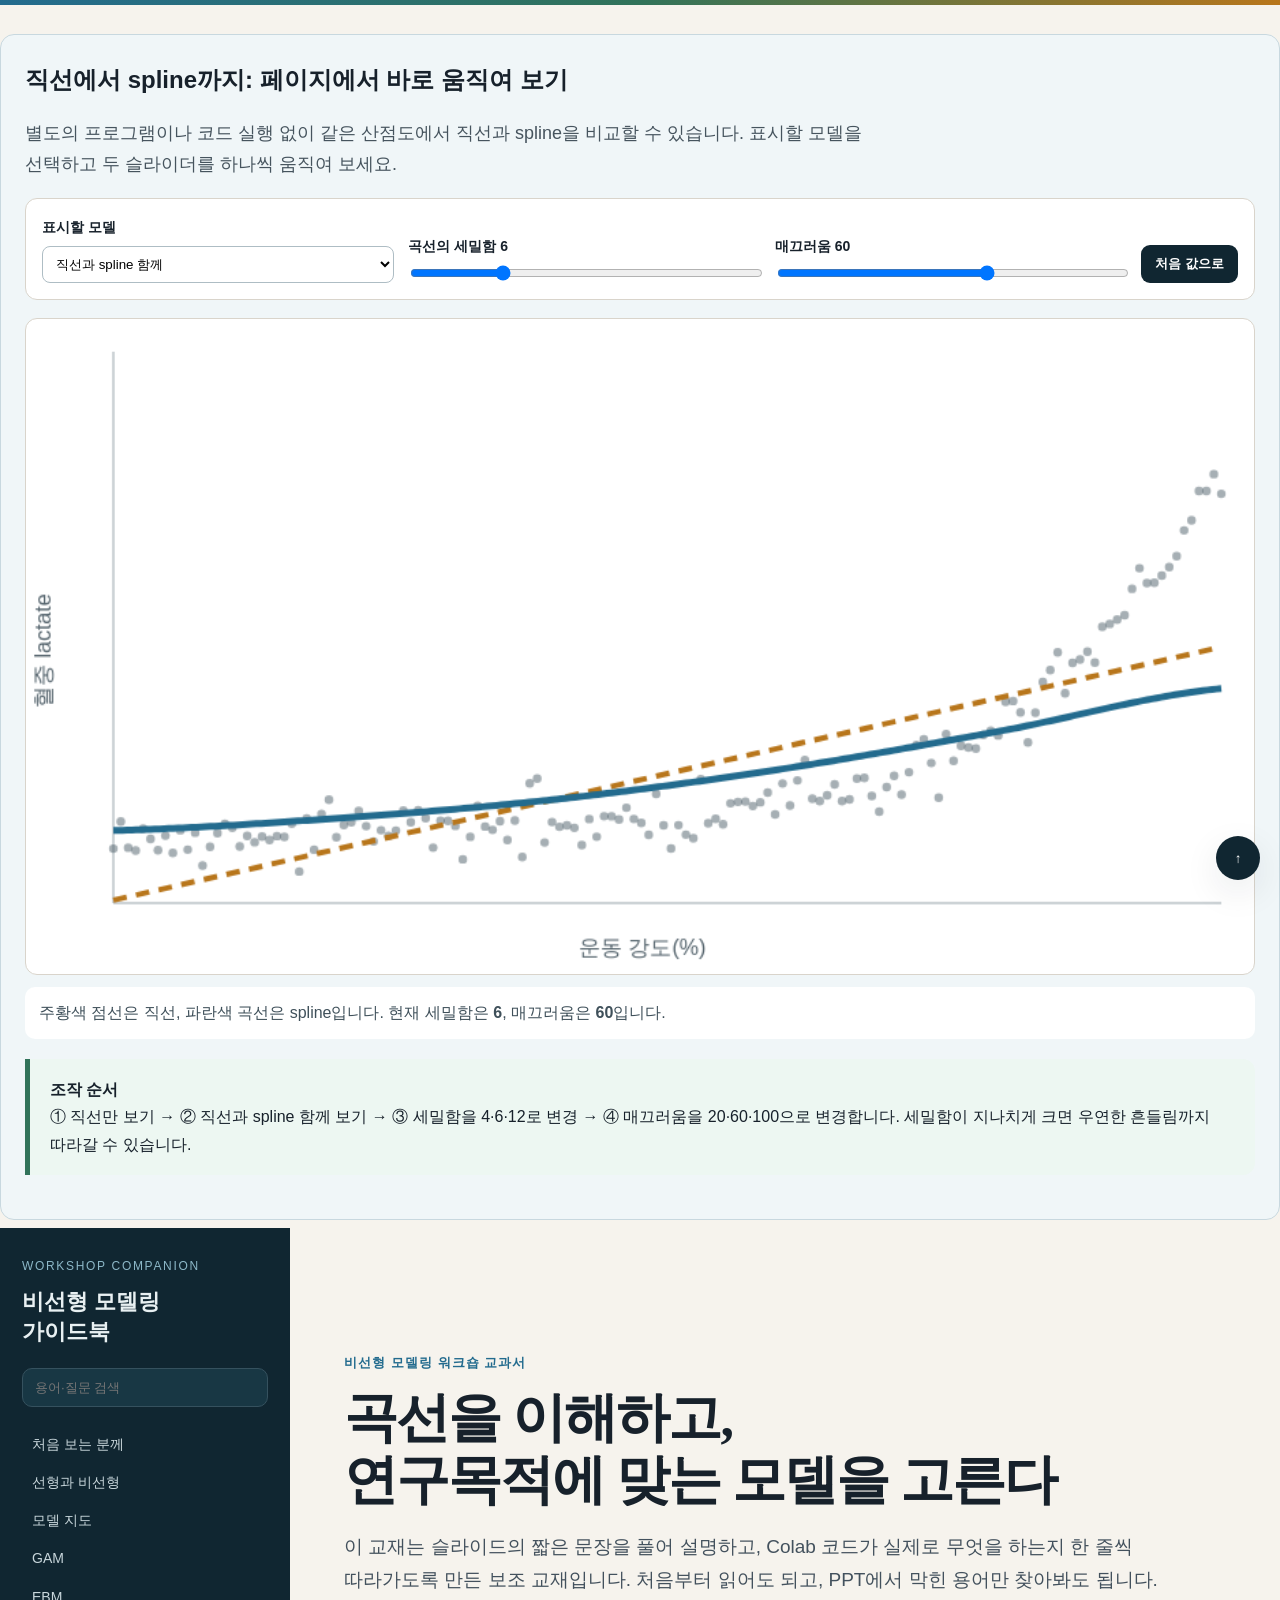
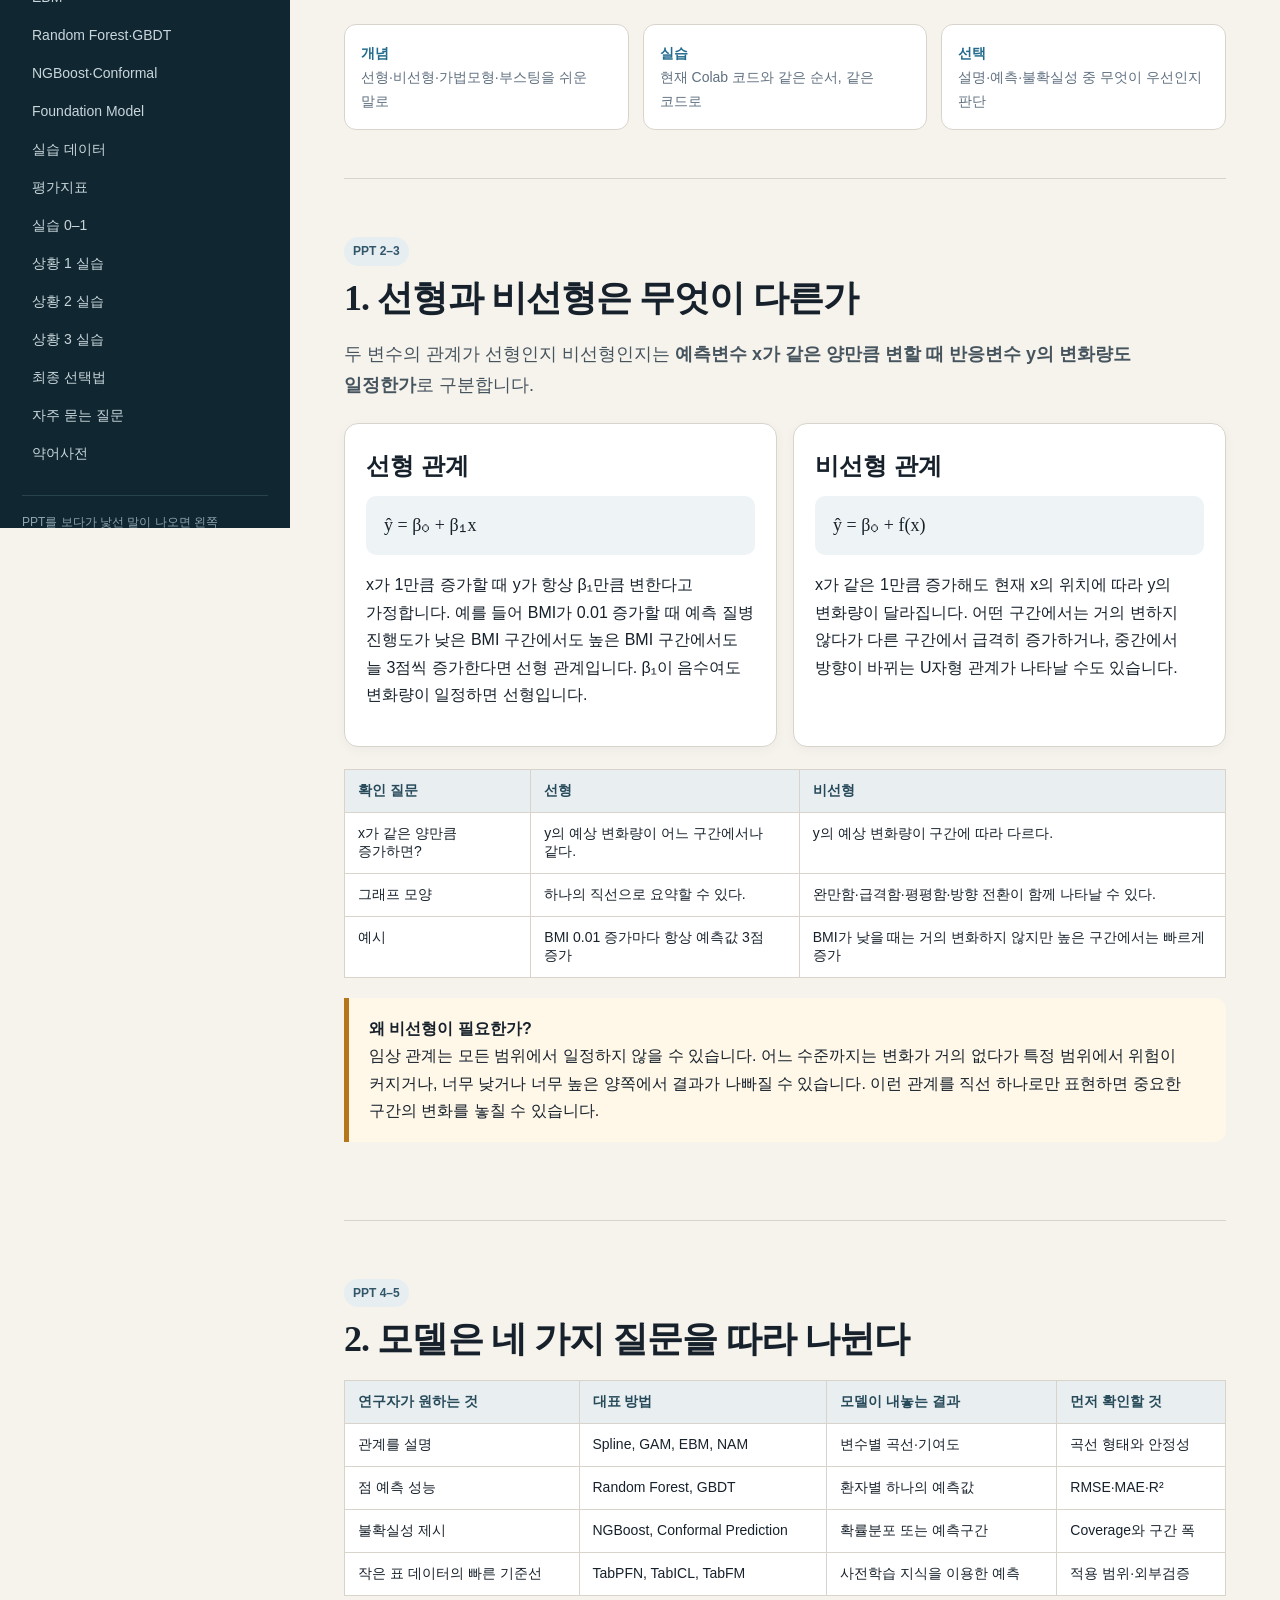
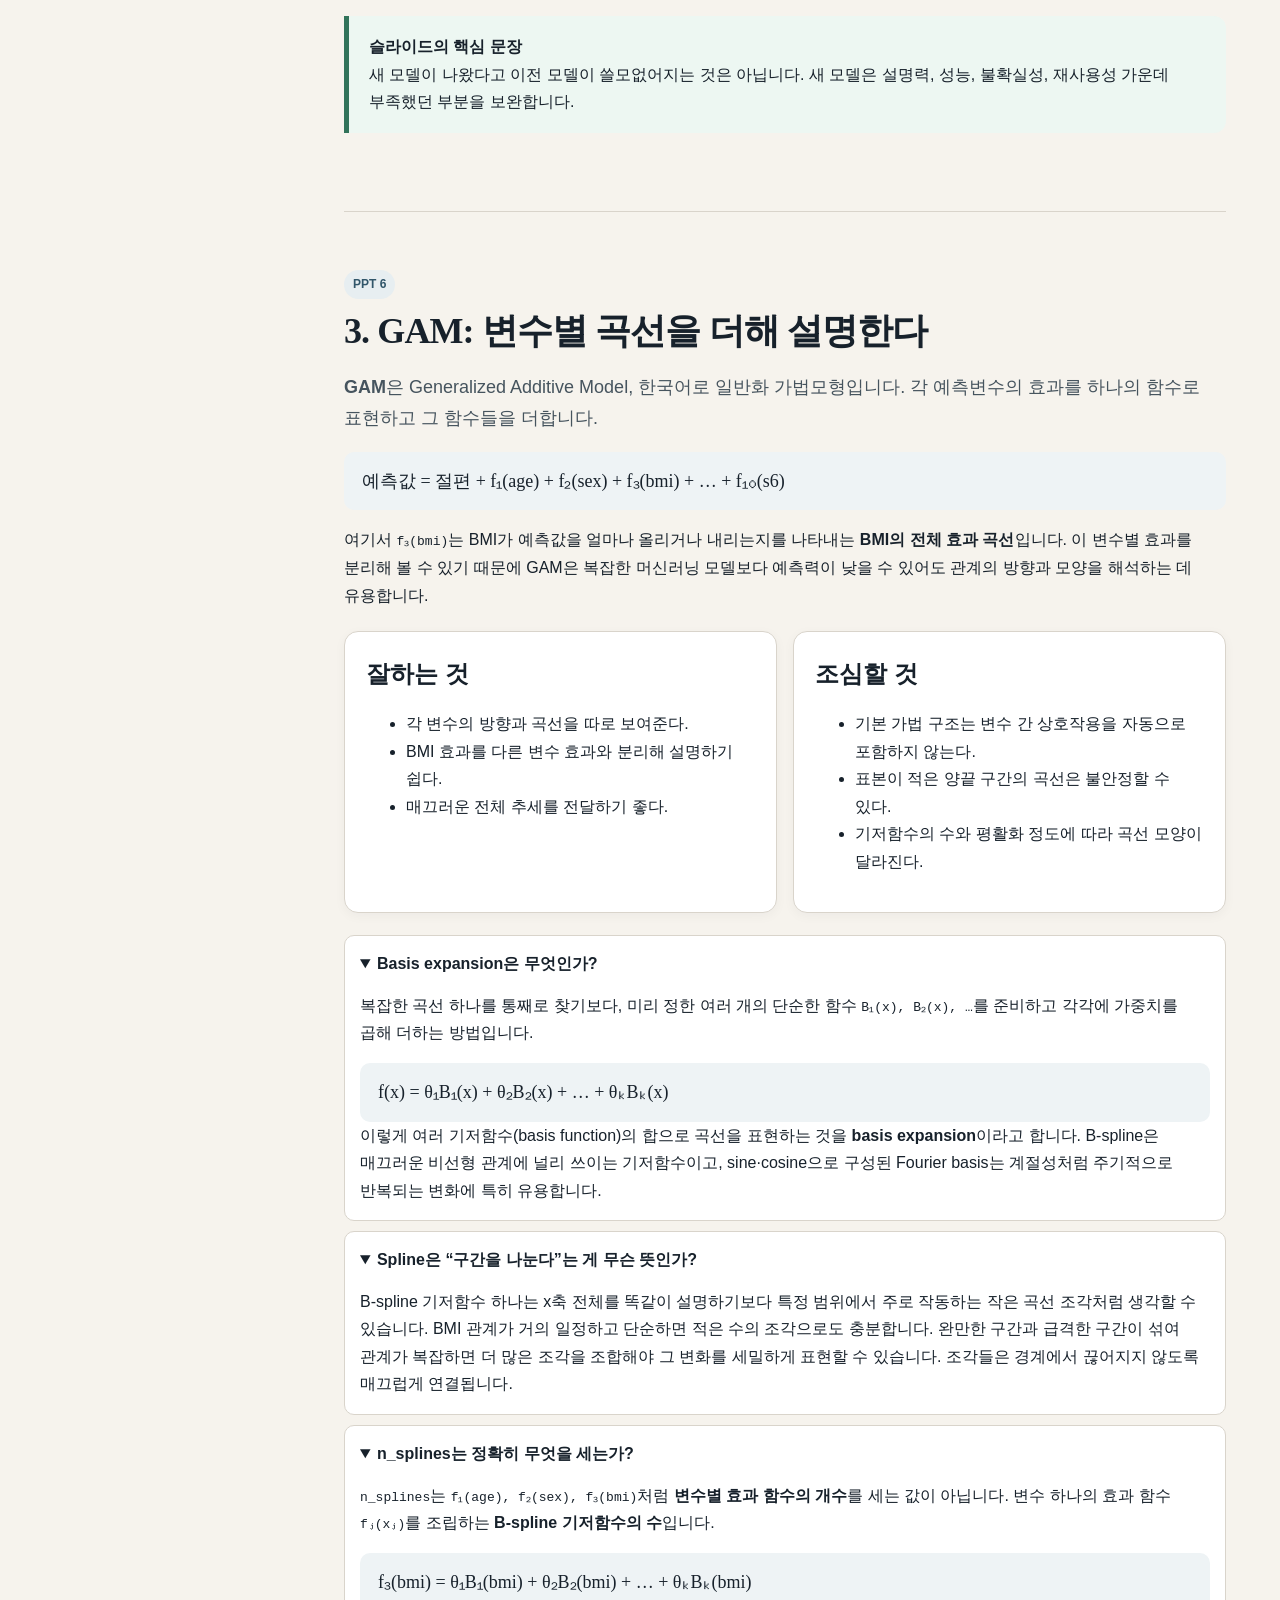
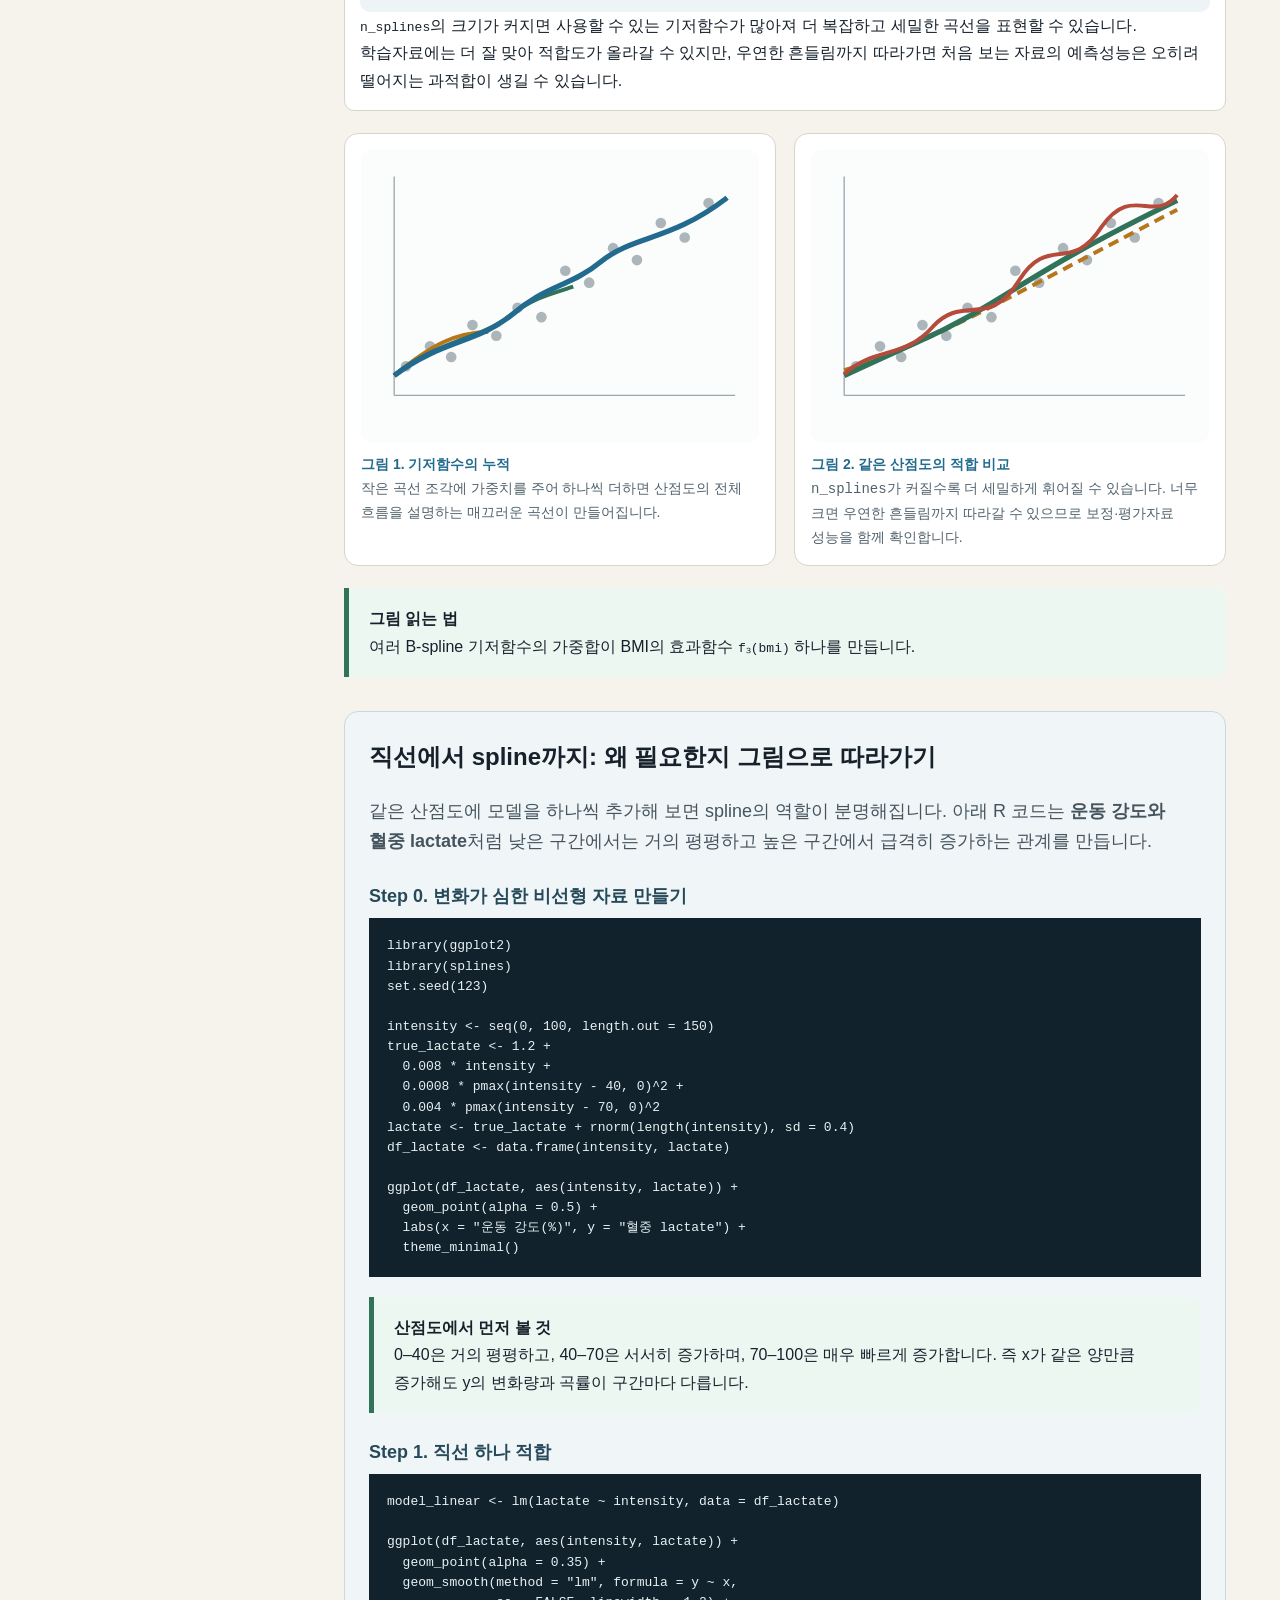
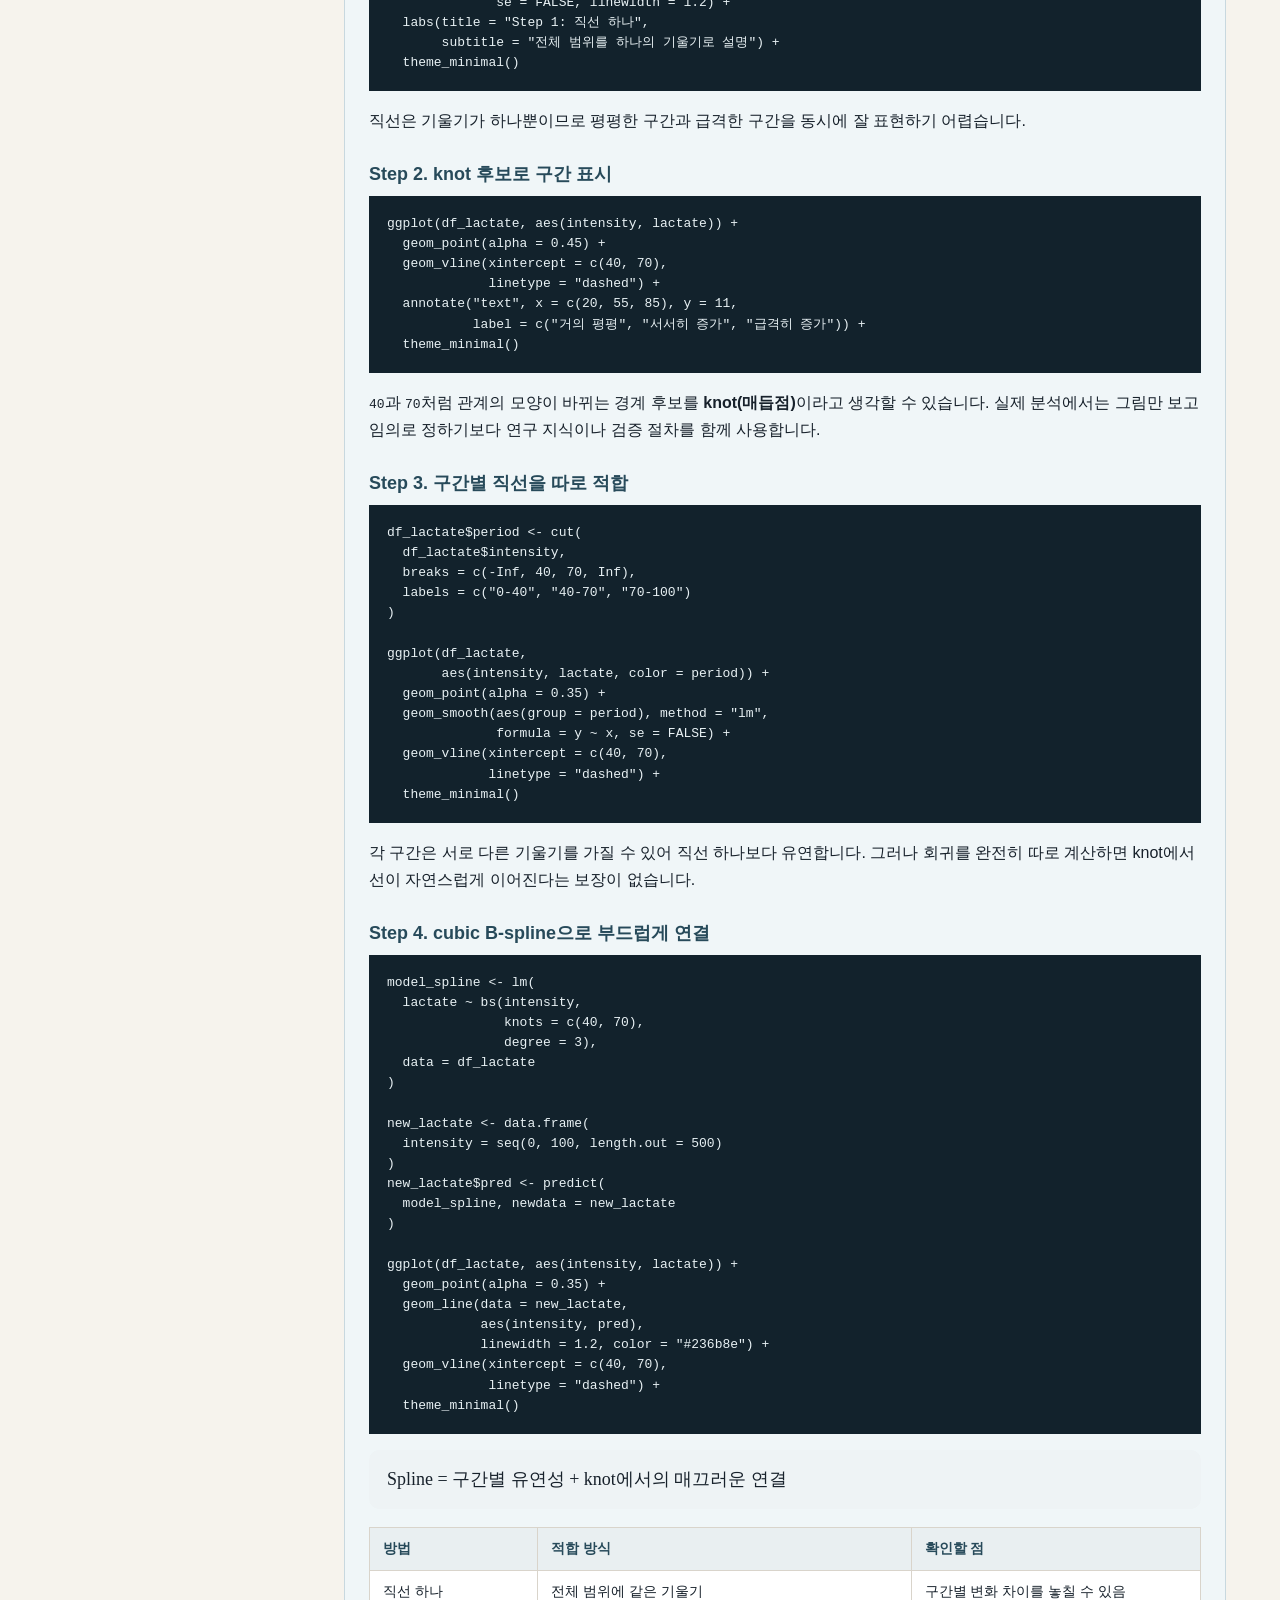
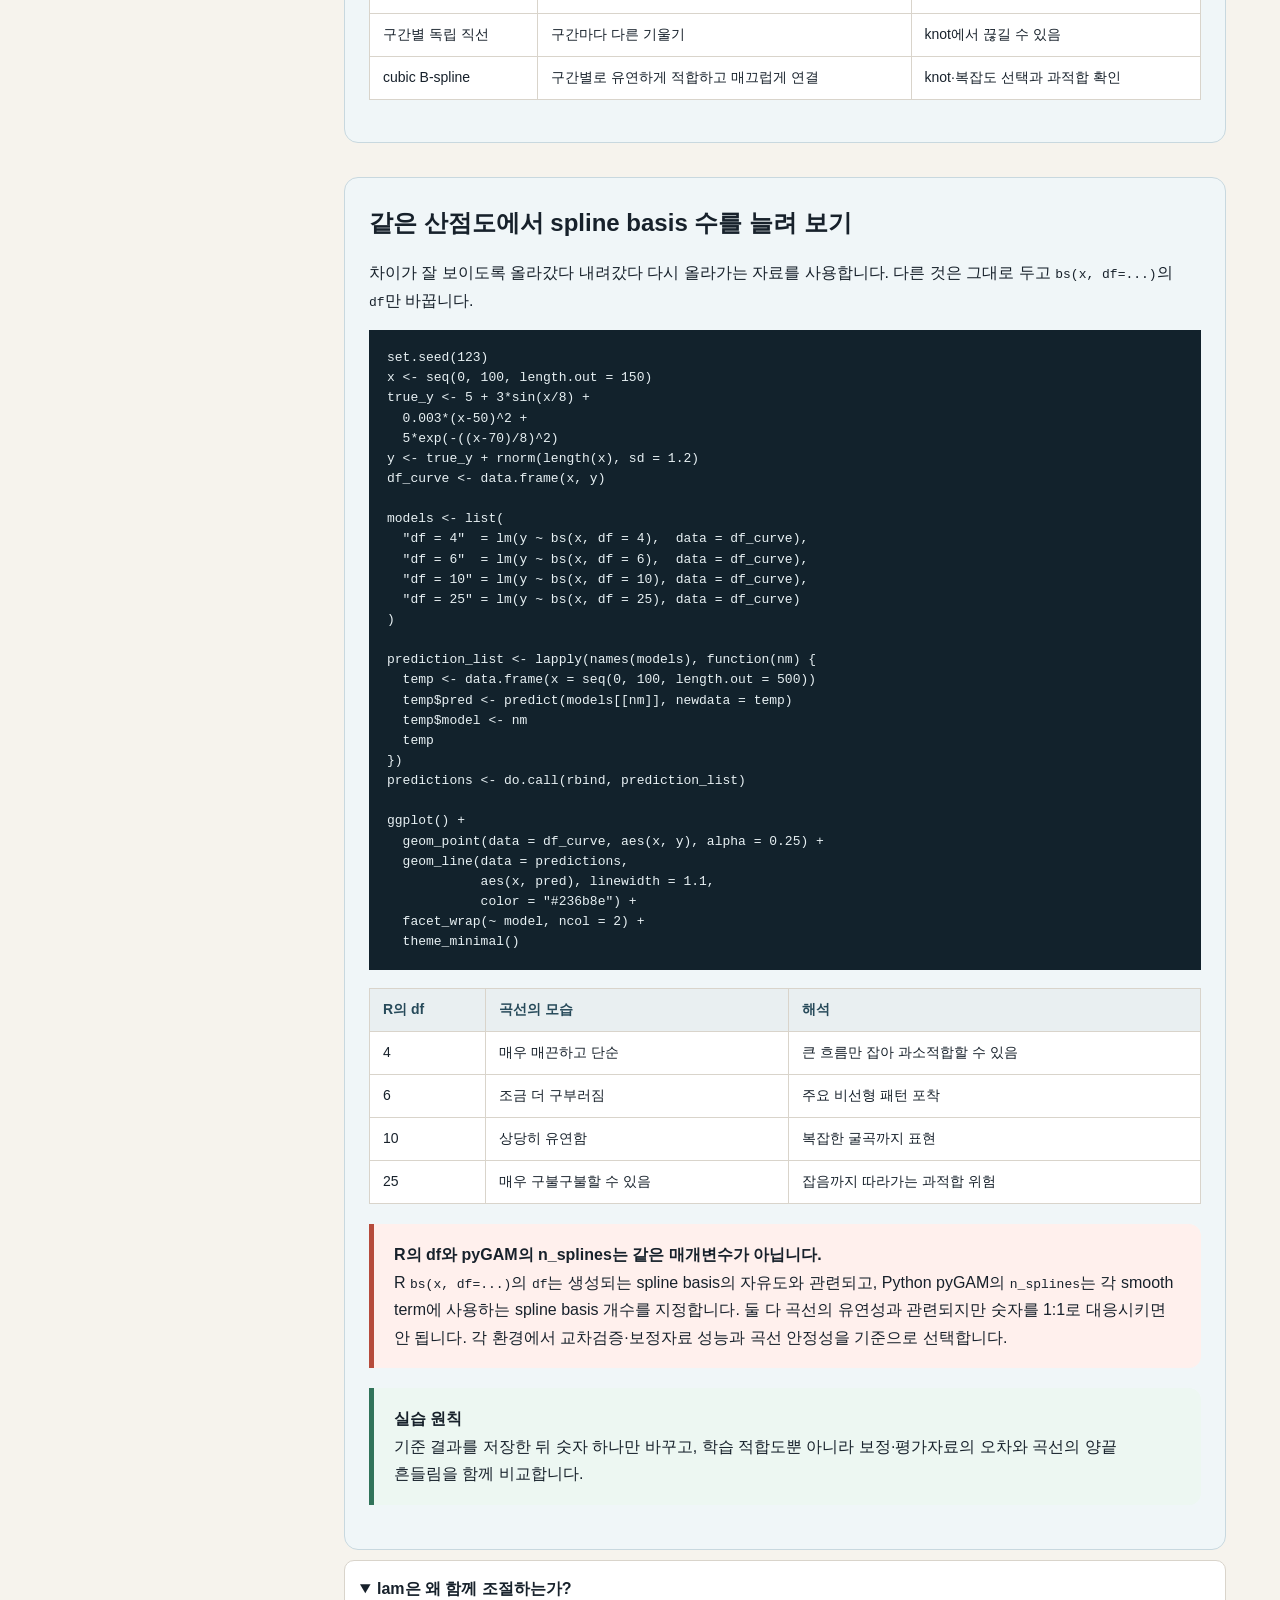
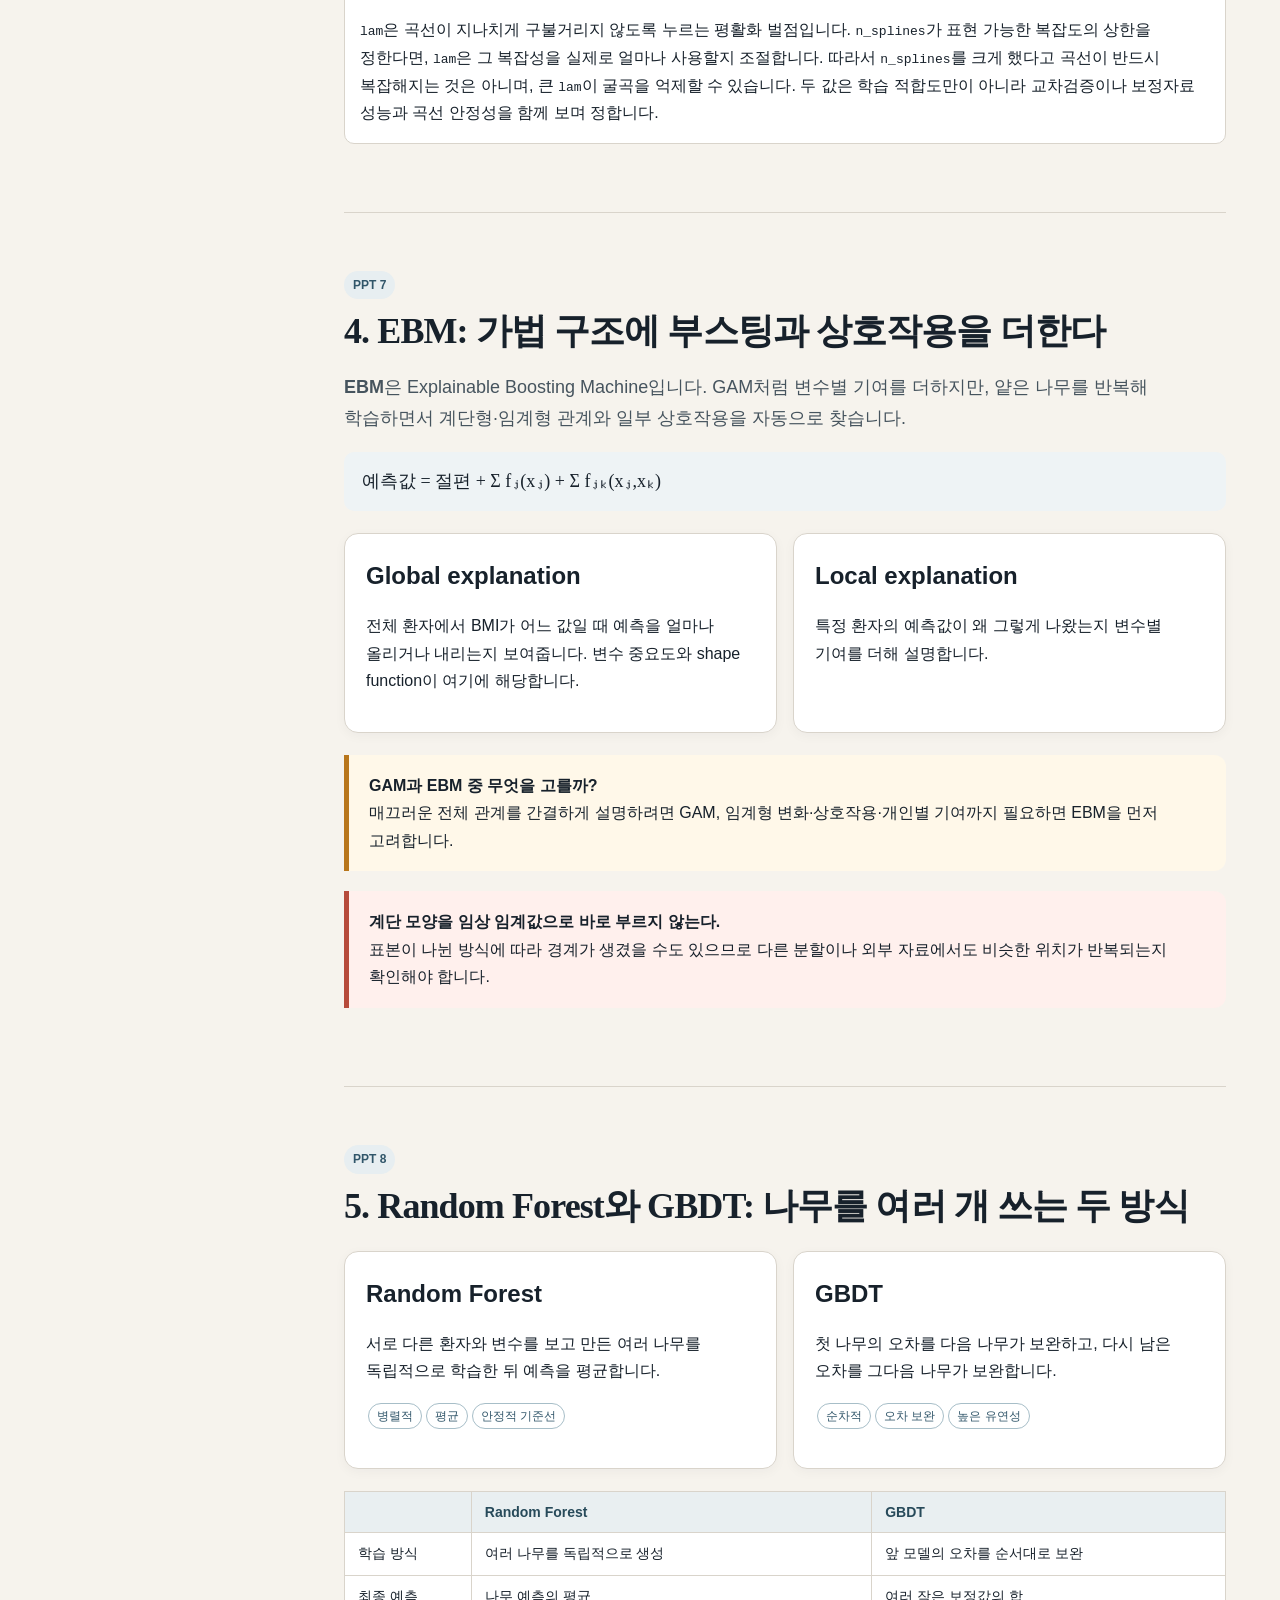
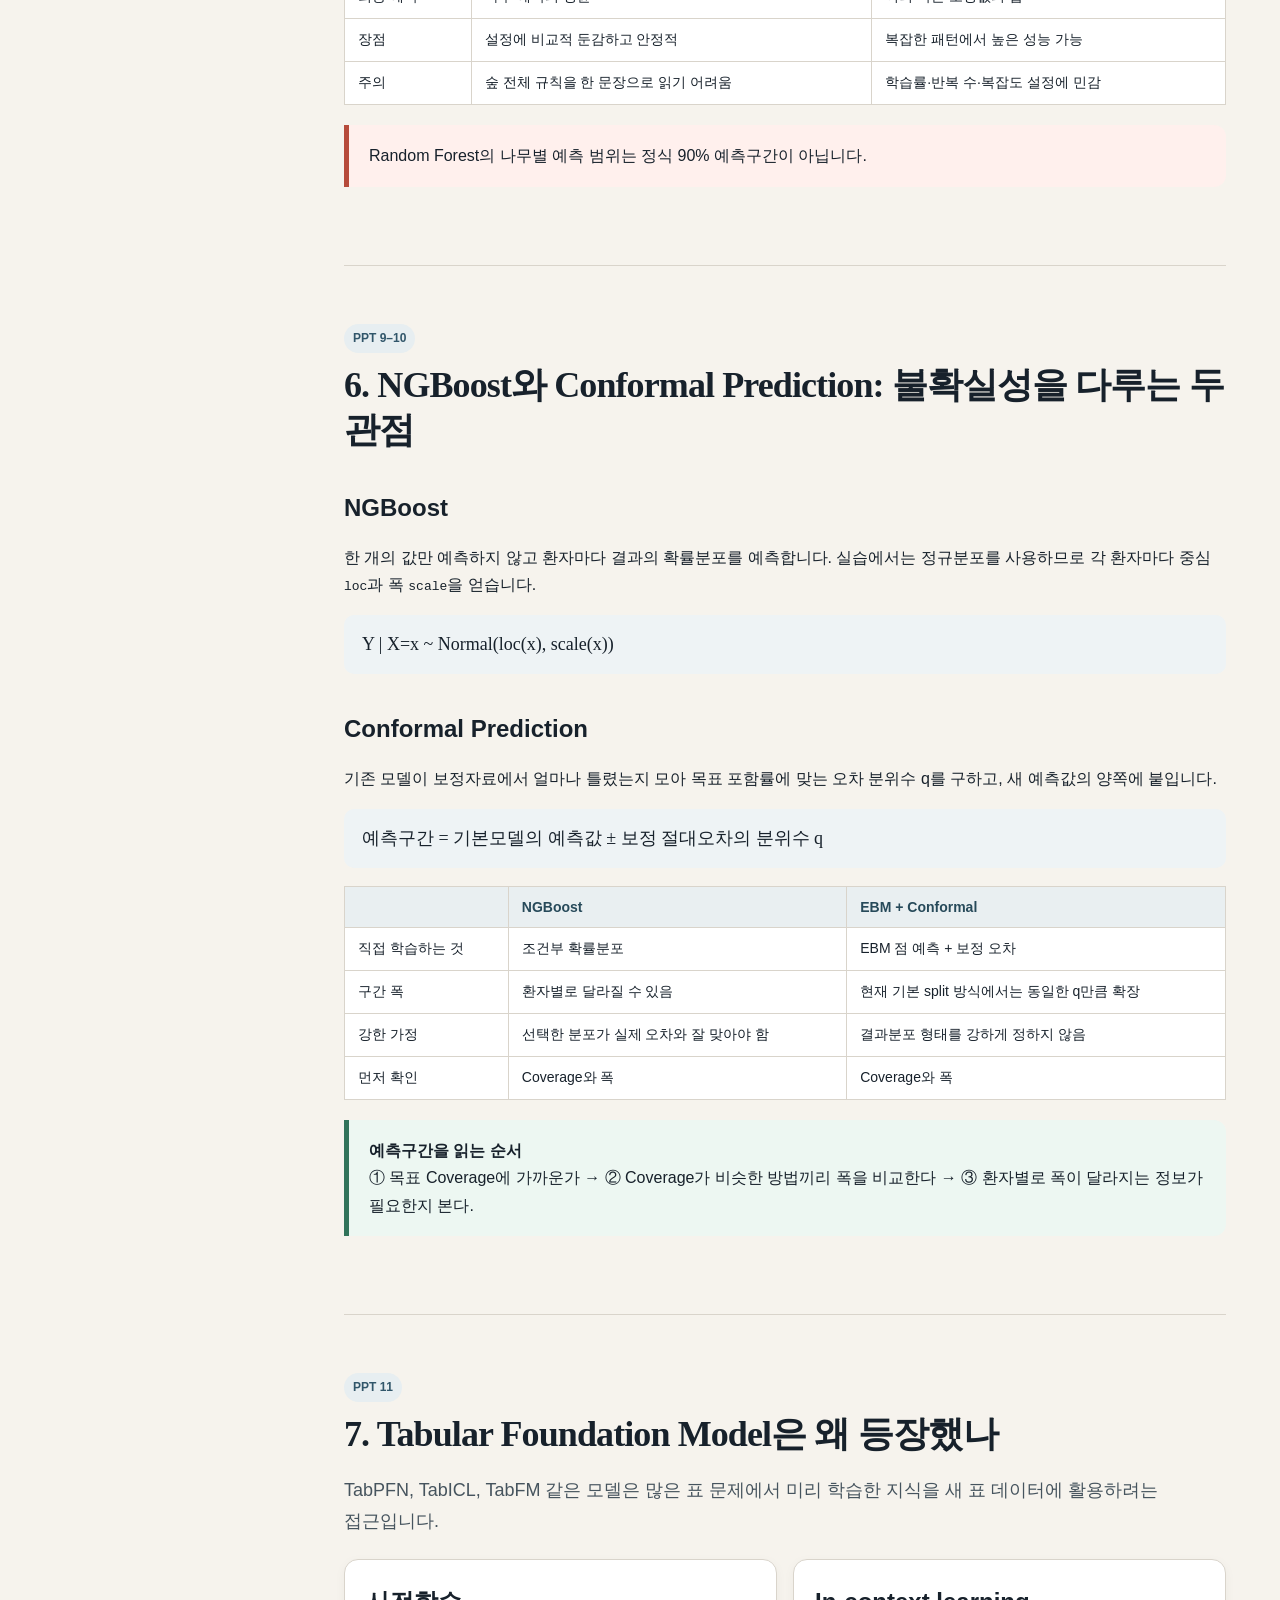
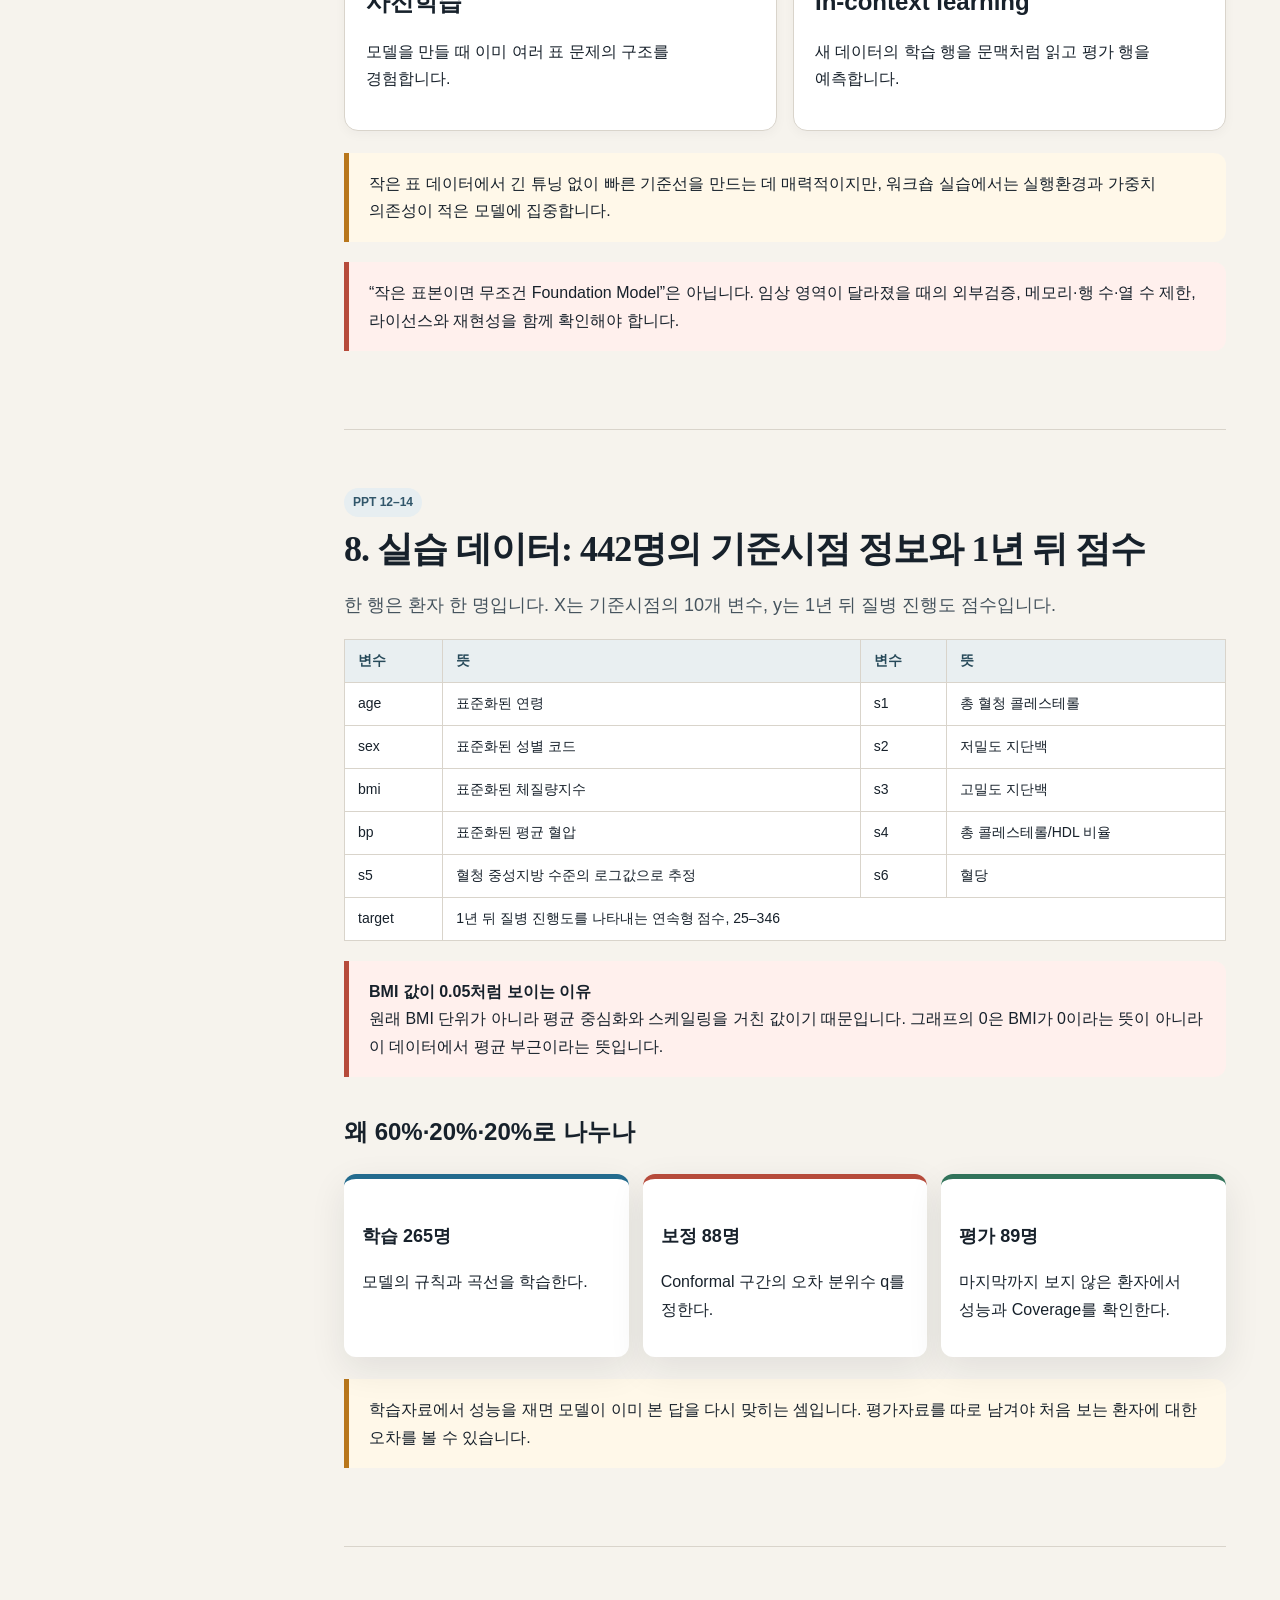
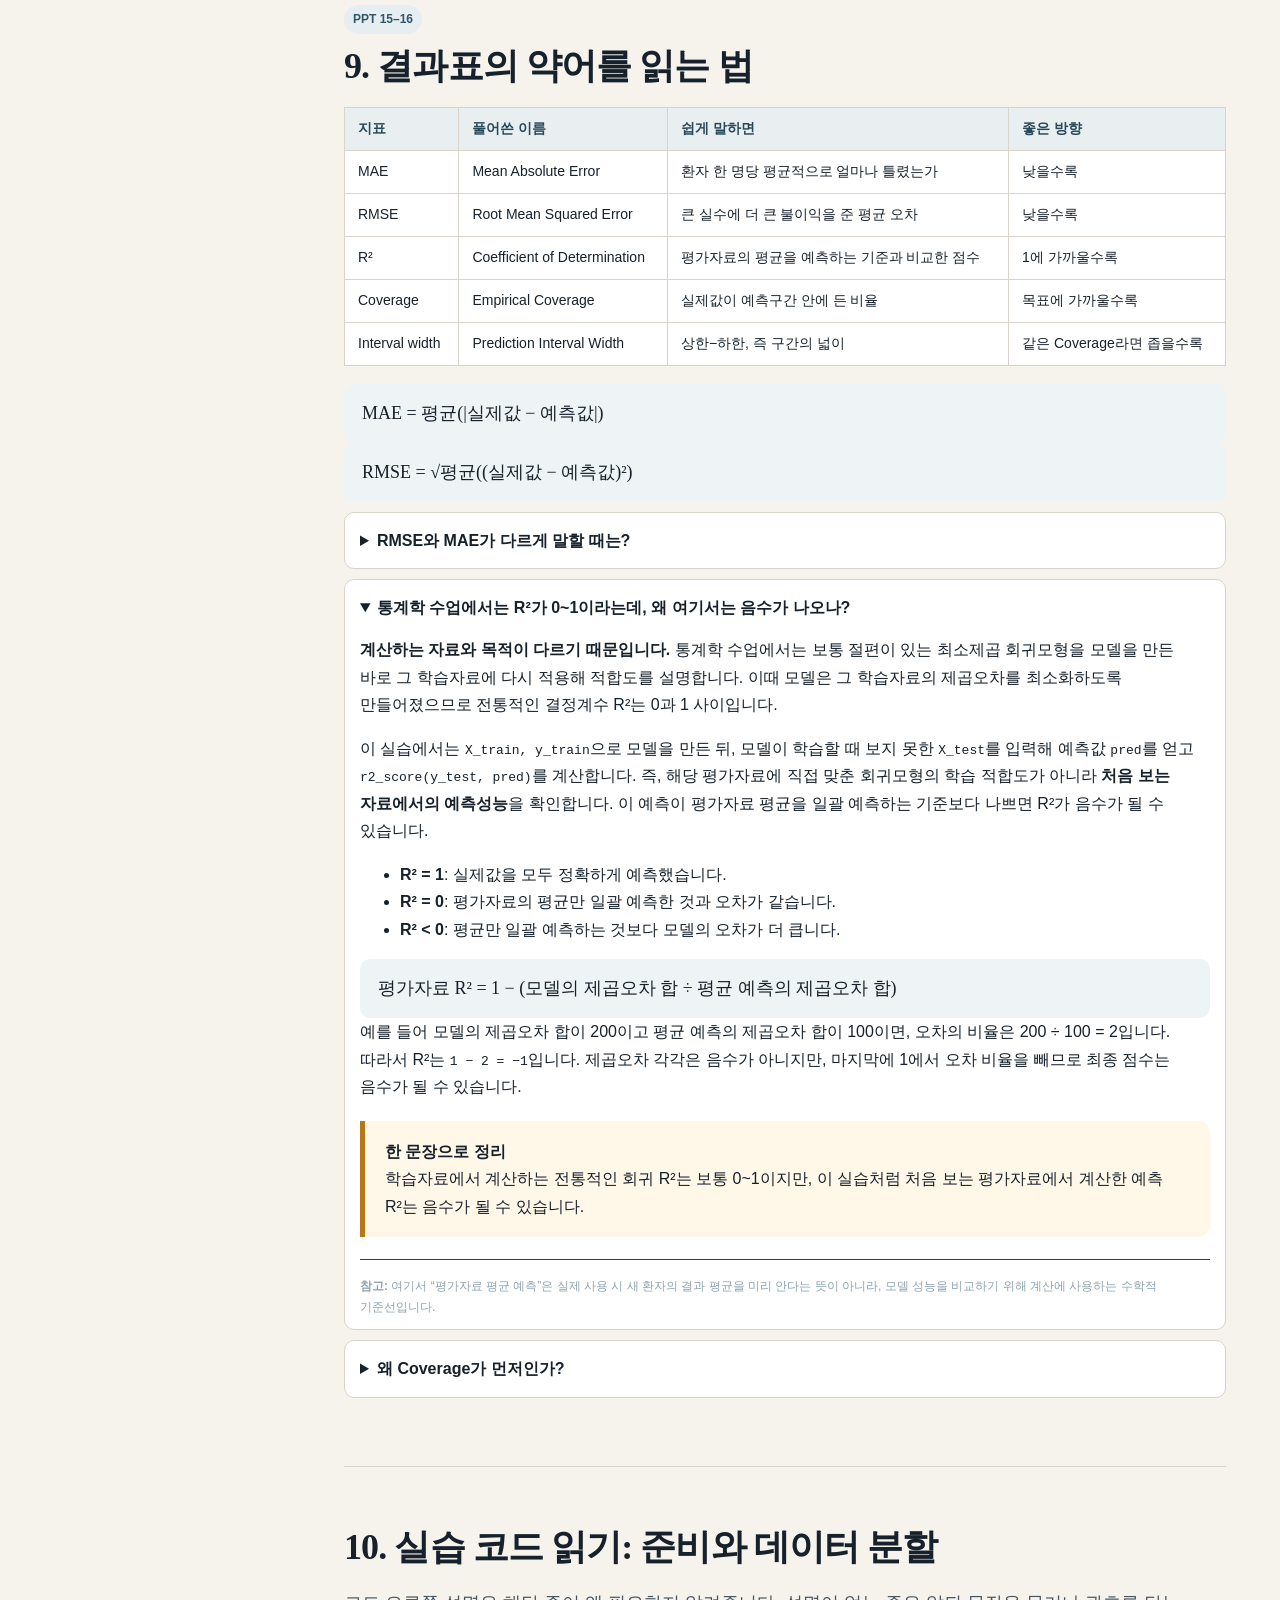
==== commit 585a6723: "Add interactive spline visualization" ====
--- a/비선형모델링_워크샵_교과서.html
+++ b/비선형모델링_워크샵_교과서.html
@@ -1,3 +1,39 @@
+<div class="experiment" id="spline-live-lab">
+<style>
+#spline-live-lab .sl-controls{display:grid;grid-template-columns:1fr 1fr 1fr auto;gap:14px;align-items:end;background:#fff;border:1px solid #d9d4cb;padding:16px;border-radius:12px;margin:18px 0}
+#spline-live-lab label{font-size:14px;font-weight:700}#spline-live-lab select,#spline-live-lab input{display:block;width:100%;margin-top:7px}
+#spline-live-lab select{padding:9px;border:1px solid #aebdc4;border-radius:8px;background:#fff}
+#spline-live-lab button{padding:10px 14px;border:0;border-radius:9px;background:#102631;color:#fff;font-weight:700;cursor:pointer}
+#slCanvas{display:block;width:100%;height:auto;background:#fff;border:1px solid #d9d4cb;border-radius:12px}
+#slReadout{margin-top:12px;padding:12px 14px;background:#fff;border-radius:10px;color:#3f505a}
+@media(max-width:850px){#spline-live-lab .sl-controls{grid-template-columns:1fr}}
+</style>
+<h3>직선에서 spline까지: 페이지에서 바로 움직여 보기</h3>
+<p class="lead">별도의 프로그램이나 코드 실행 없이 같은 산점도에서 직선과 spline을 비교할 수 있습니다. 표시할 모델을 선택하고 두 슬라이더를 하나씩 움직여 보세요.</p>
+<div class="sl-controls">
+<label>표시할 모델<select id="slMode"><option value="both">직선과 spline 함께</option><option value="linear">직선만</option><option value="spline">spline만</option></select></label>
+<label>곡선의 세밀함 <strong id="slKValue">6</strong><input id="slK" type="range" min="4" max="12" value="6"></label>
+<label>매끄러움 <strong id="slSValue">60</strong><input id="slS" type="range" min="0" max="100" value="60" step="10"></label>
+<button type="button" id="slReset">처음 값으로</button>
+</div>
+<canvas id="slCanvas" width="900" height="480" aria-label="운동 강도와 혈중 lactate 산점도에서 직선과 spline 비교"></canvas>
+<div id="slReadout"></div>
+<div class="answer"><strong>조작 순서</strong><br>① 직선만 보기 → ② 직선과 spline 함께 보기 → ③ 세밀함을 4·6·12로 변경 → ④ 매끄러움을 20·60·100으로 변경합니다. 세밀함이 지나치게 크면 우연한 흔들림까지 따라갈 수 있습니다.</div>
+<script>
+(function(){
+const c=document.getElementById('slCanvas'),x=c.getContext('2d'),mode=document.getElementById('slMode'),kr=document.getElementById('slK'),sr=document.getElementById('slS'),kv=document.getElementById('slKValue'),sv=document.getElementById('slSValue'),read=document.getElementById('slReadout');if(!c)return;
+let seed=1234567,P=[];function rnd(){seed=(1664525*seed+1013904223)>>>0;return seed/4294967296}
+for(let i=0;i<150;i++){let a=i/149*100,t=1.2+.008*a+.0008*Math.max(a-40,0)**2+.004*Math.max(a-70,0)**2;P.push({x:a,y:t+(rnd()+rnd()+rnd()+rnd()-2)*.55})}
+const p={l:64,r:24,t:24,b:52},X=a=>p.l+a/100*(c.width-p.l-p.r),Y=a=>c.height-p.b-a/10.8*(c.height-p.t-p.b);
+function fit(){let sx=0,sy=0,sxx=0,sxy=0,n=P.length;P.forEach(q=>{sx+=q.x;sy+=q.y;sxx+=q.x*q.x;sxy+=q.x*q.y});let b=(n*sxy-sx*sy)/(n*sxx-sx*sx);return{a:(sy-b*sx)/n,b}}
+function nodes(k,s){let A=[];for(let j=0;j<k;j++){let z=j/(k-1)*100,w=0,y=0,h=135/(k-1);P.forEach(q=>{let v=Math.exp(-.5*((q.x-z)/h)**2);w+=v;y+=v*q.y});A.push({x:z,y:y/w})}for(let q=0;q<Math.round(s/25);q++)A=A.map((v,i)=>i===0||i===A.length-1?v:{x:v.x,y:(A[i-1].y+2*v.y+A[i+1].y)/4});return A}
+function curve(A,t){let m=A.length-1,u=t*m,i=Math.min(Math.floor(u),m-1),f=u-i,a=A[Math.max(0,i-1)].y,b=A[i].y,d=A[Math.min(m,i+1)].y,e=A[Math.min(m,i+2)].y;return .5*((2*b)+(-a+d)*f+(2*a-5*b+4*d-e)*f*f+(-a+3*b-3*d+e)*f*f*f)}
+function draw(){x.clearRect(0,0,c.width,c.height);x.strokeStyle='#9aa6ad';x.lineWidth=1;x.beginPath();x.moveTo(p.l,p.t);x.lineTo(p.l,c.height-p.b);x.lineTo(c.width-p.r,c.height-p.b);x.stroke();x.fillStyle='#56656e';x.font='16px sans-serif';x.fillText('운동 강도(%)',c.width/2-45,c.height-14);x.save();x.translate(18,c.height/2+45);x.rotate(-Math.PI/2);x.fillText('혈중 lactate',0,0);x.restore();P.forEach(q=>{x.fillStyle='rgba(70,88,98,.48)';x.beginPath();x.arc(X(q.x),Y(q.y),3.2,0,7);x.fill()});let k=+kr.value,s=+sr.value;kv.textContent=k;sv.textContent=s;if(mode.value!=='spline'){let f=fit();x.strokeStyle='#b8761b';x.lineWidth=4;x.setLineDash([10,7]);x.beginPath();x.moveTo(X(0),Y(f.a));x.lineTo(X(100),Y(f.a+100*f.b));x.stroke();x.setLineDash([])}if(mode.value!=='linear'){let A=nodes(k,s);x.strokeStyle='#236b8e';x.lineWidth=5;x.beginPath();for(let i=0;i<=240;i++){let t=i/240;i?x.lineTo(X(t*100),Y(curve(A,t))):x.moveTo(X(0),Y(curve(A,0)))}x.stroke()}read.innerHTML=(mode.value==='both'?'주황색 점선은 직선, 파란색 곡선은 spline입니다.':mode.value==='linear'?'직선은 전체 범위를 하나의 기울기로 설명합니다.':'spline은 구간별 변화의 차이를 유연하게 표현합니다.')+' 현재 세밀함은 <strong>'+k+'</strong>, 매끄러움은 <strong>'+s+'</strong>입니다.'}
+[mode,kr,sr].forEach(e=>e.addEventListener('input',draw));document.getElementById('slReset').onclick=()=>{mode.value='both';kr.value=6;sr.value=60;draw()};draw();
+})();
+</script>
+</div>
+
 <!doctype html>
 <html lang="ko">
 <head>
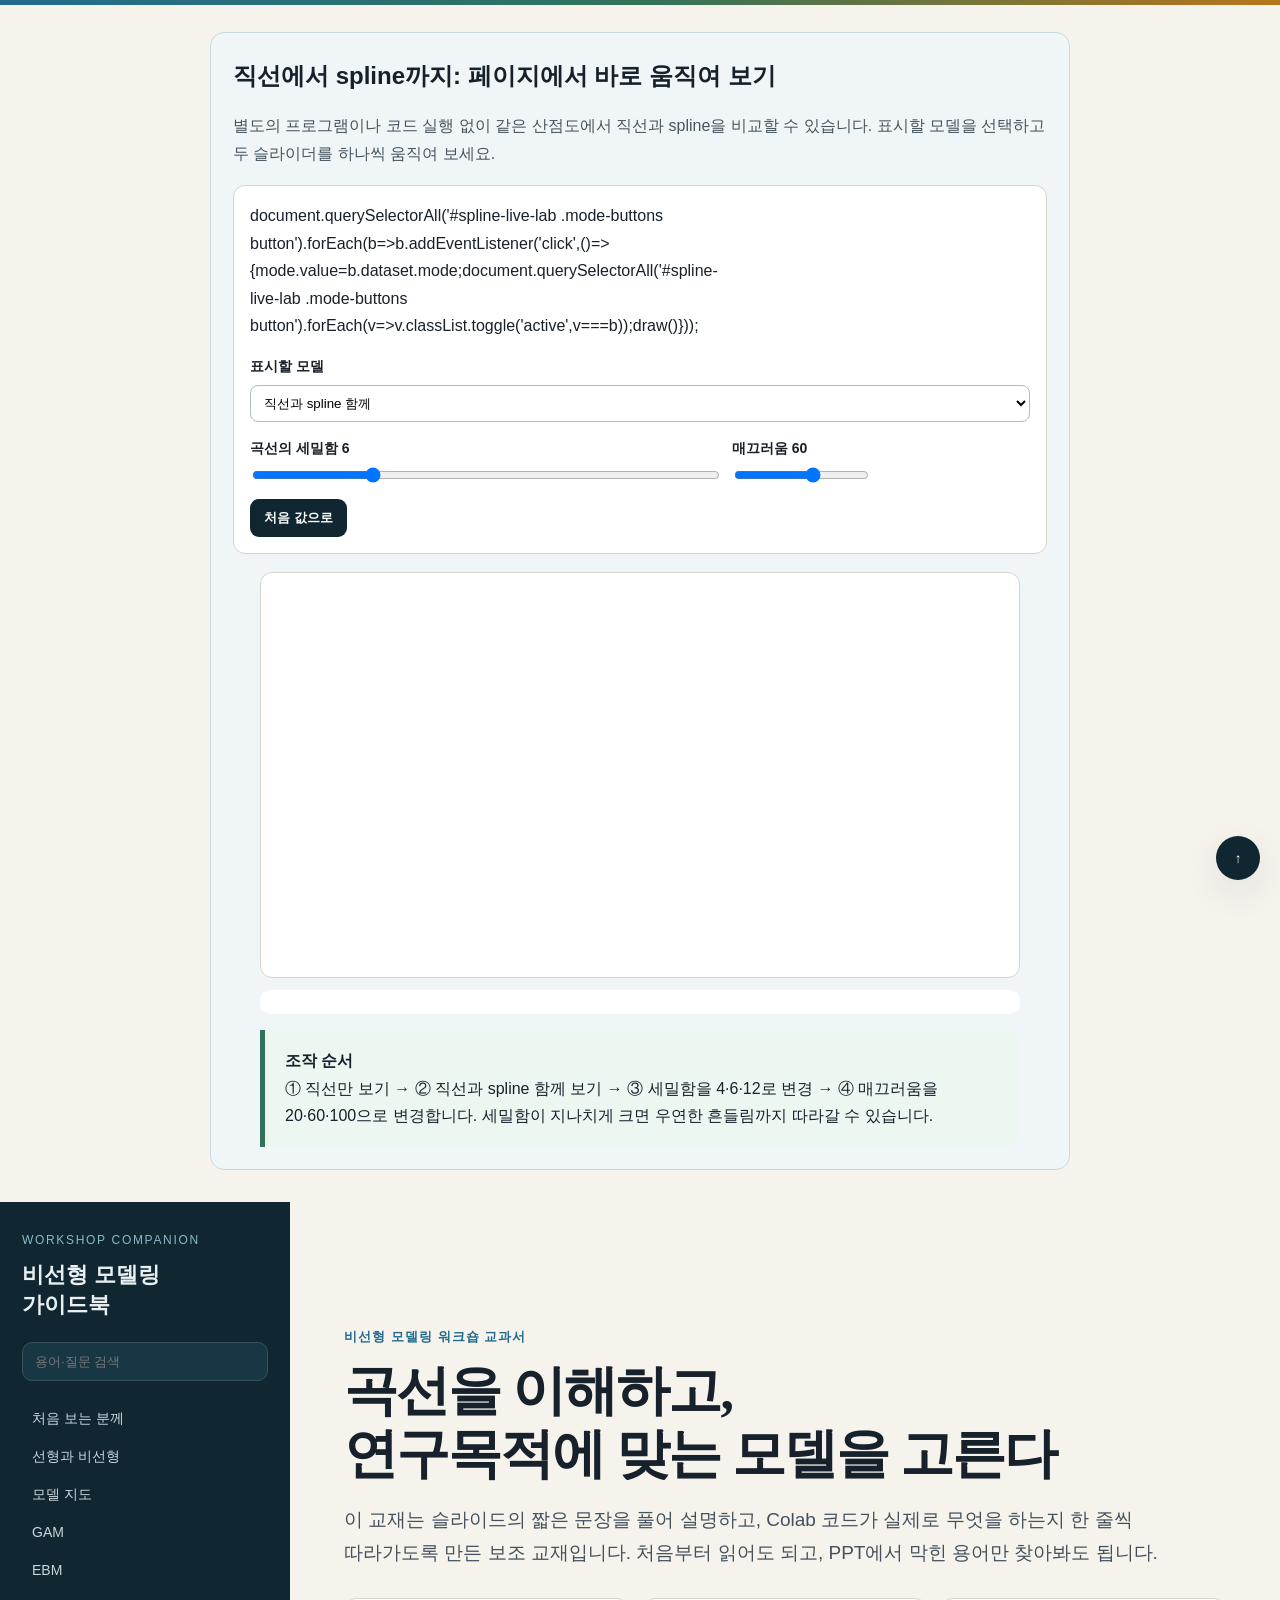
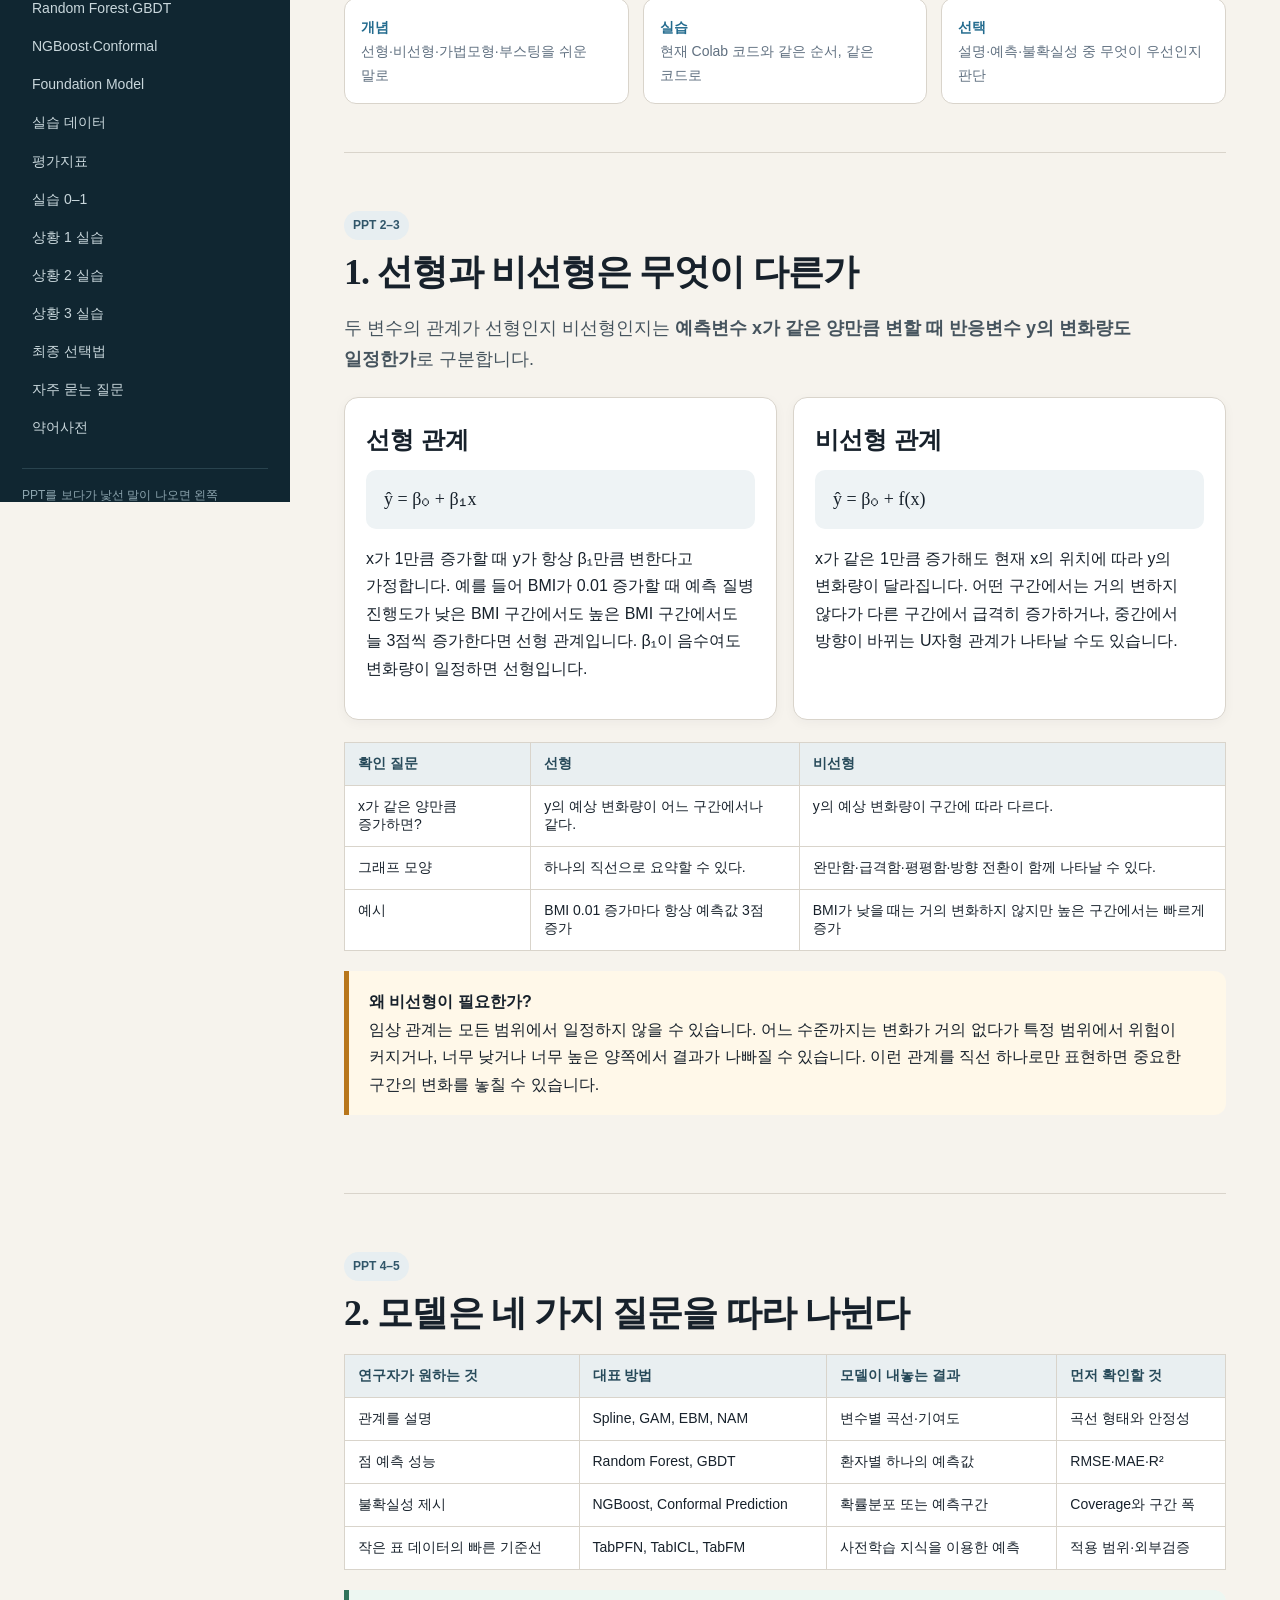
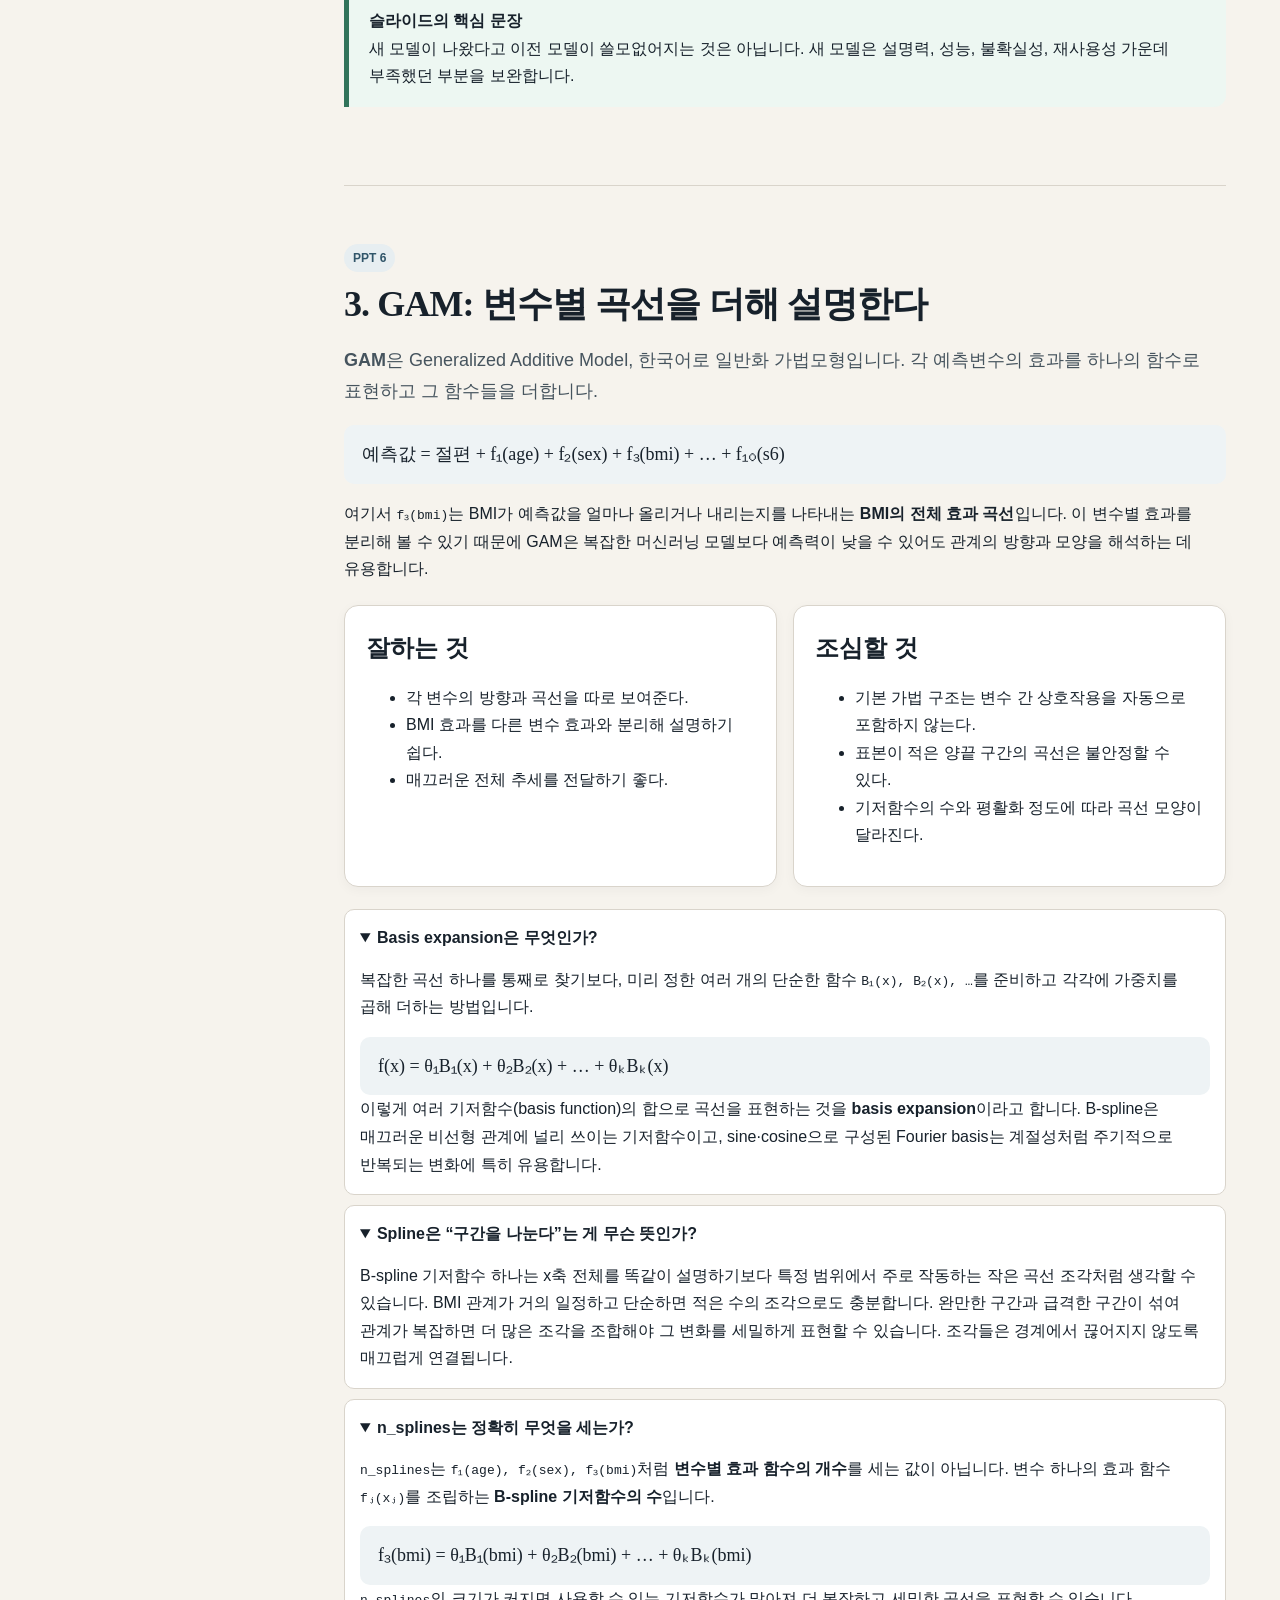
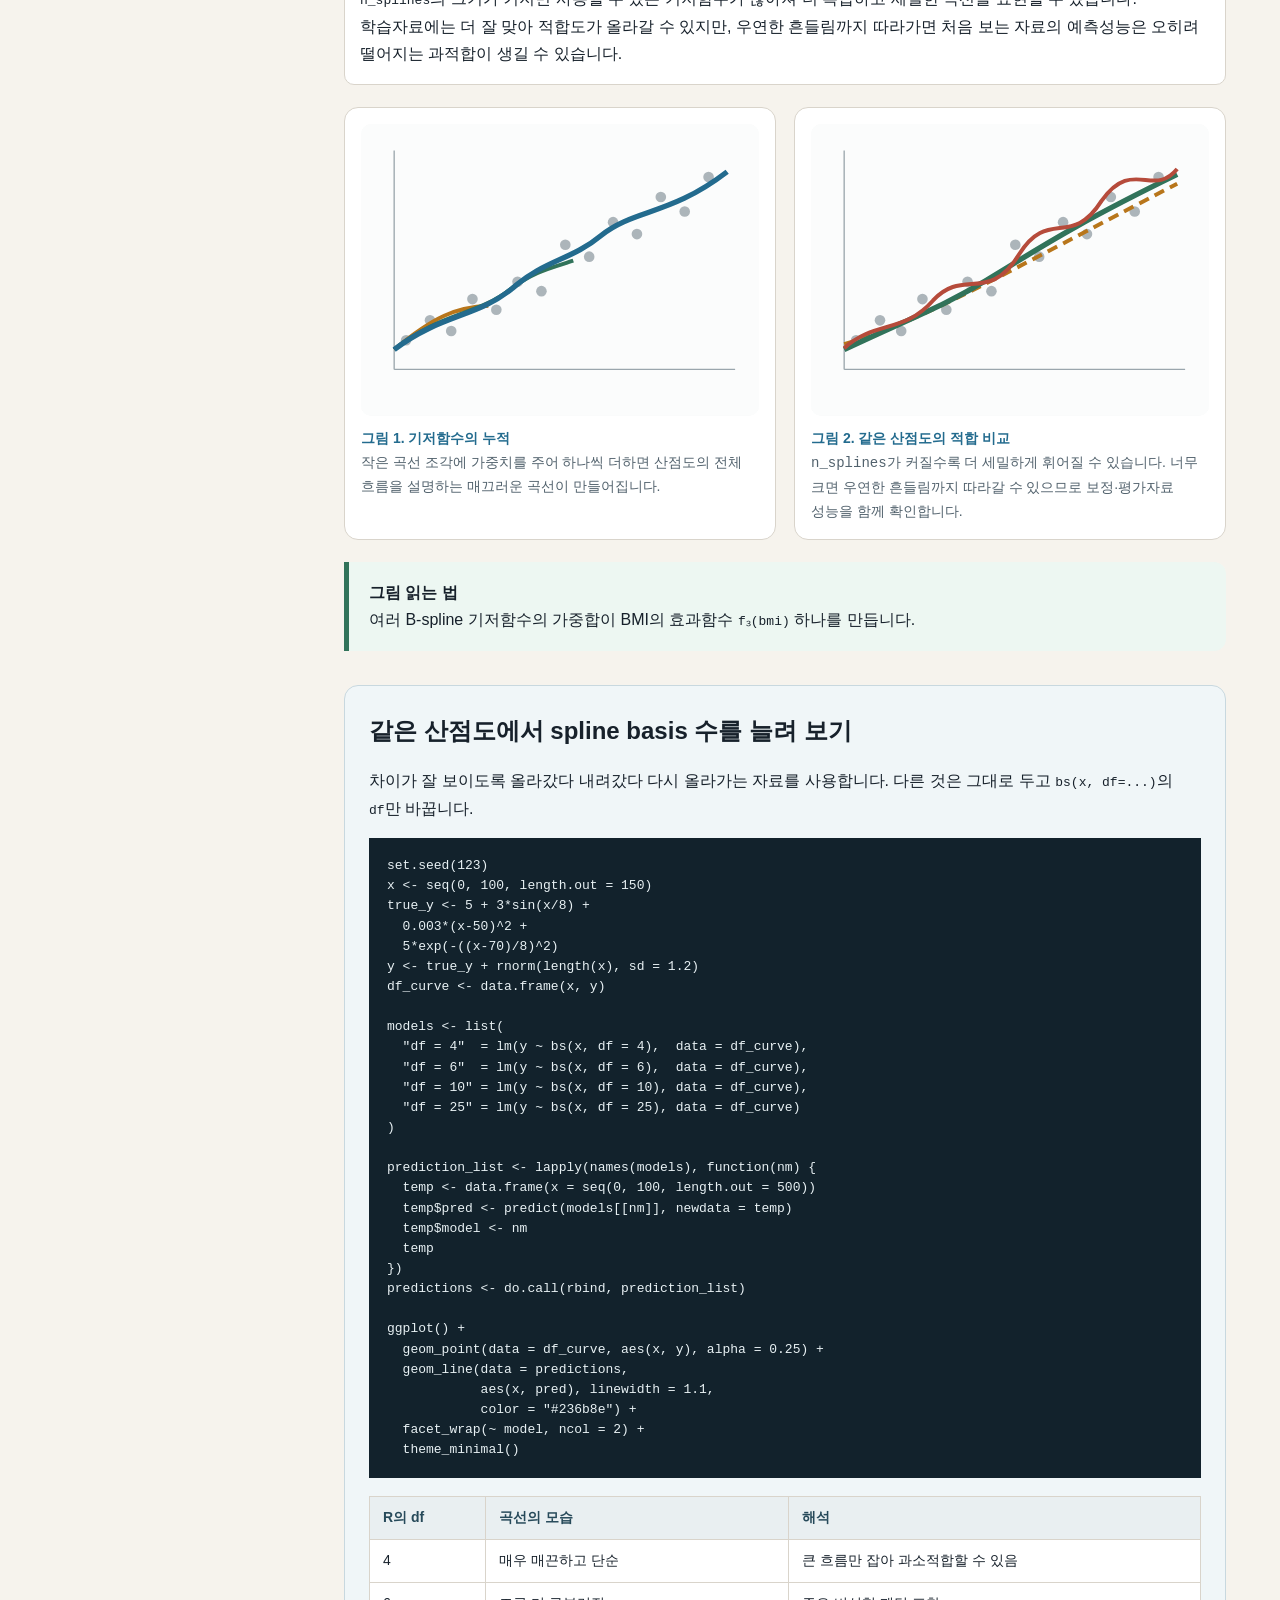
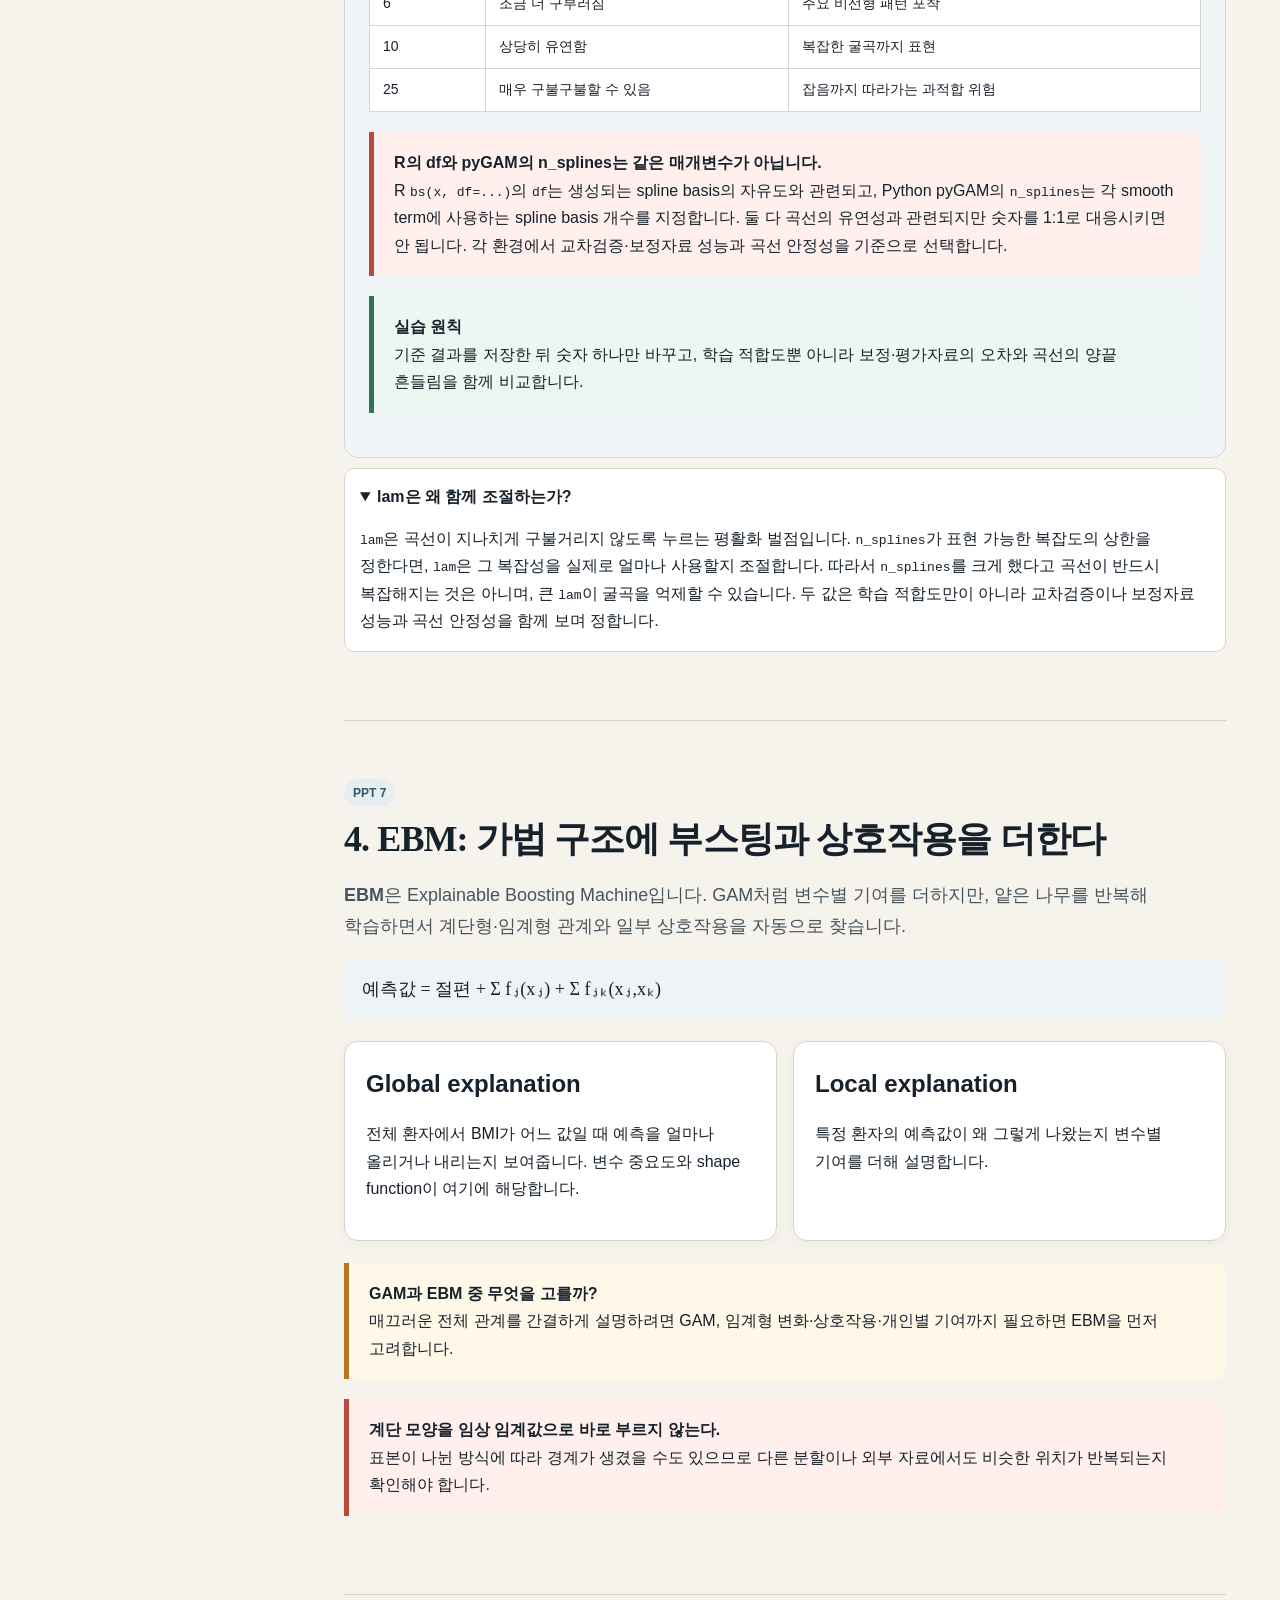
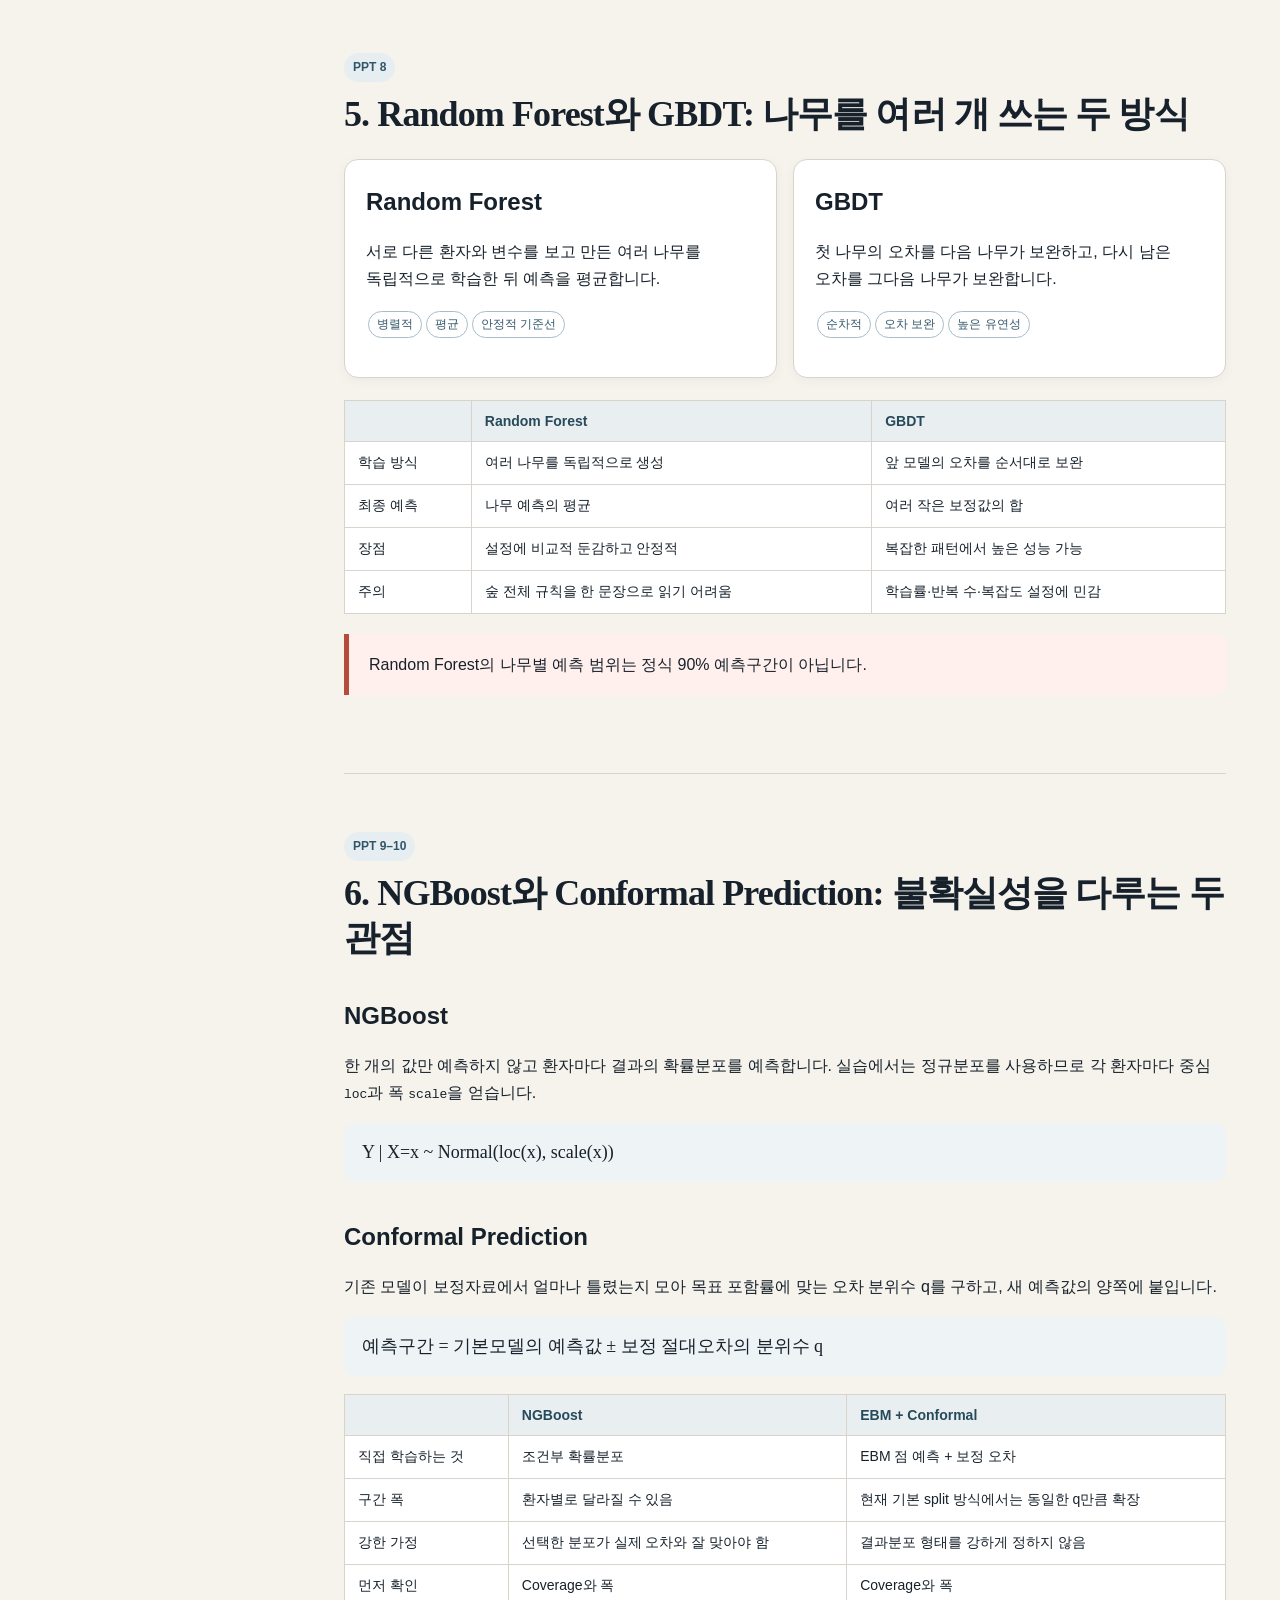
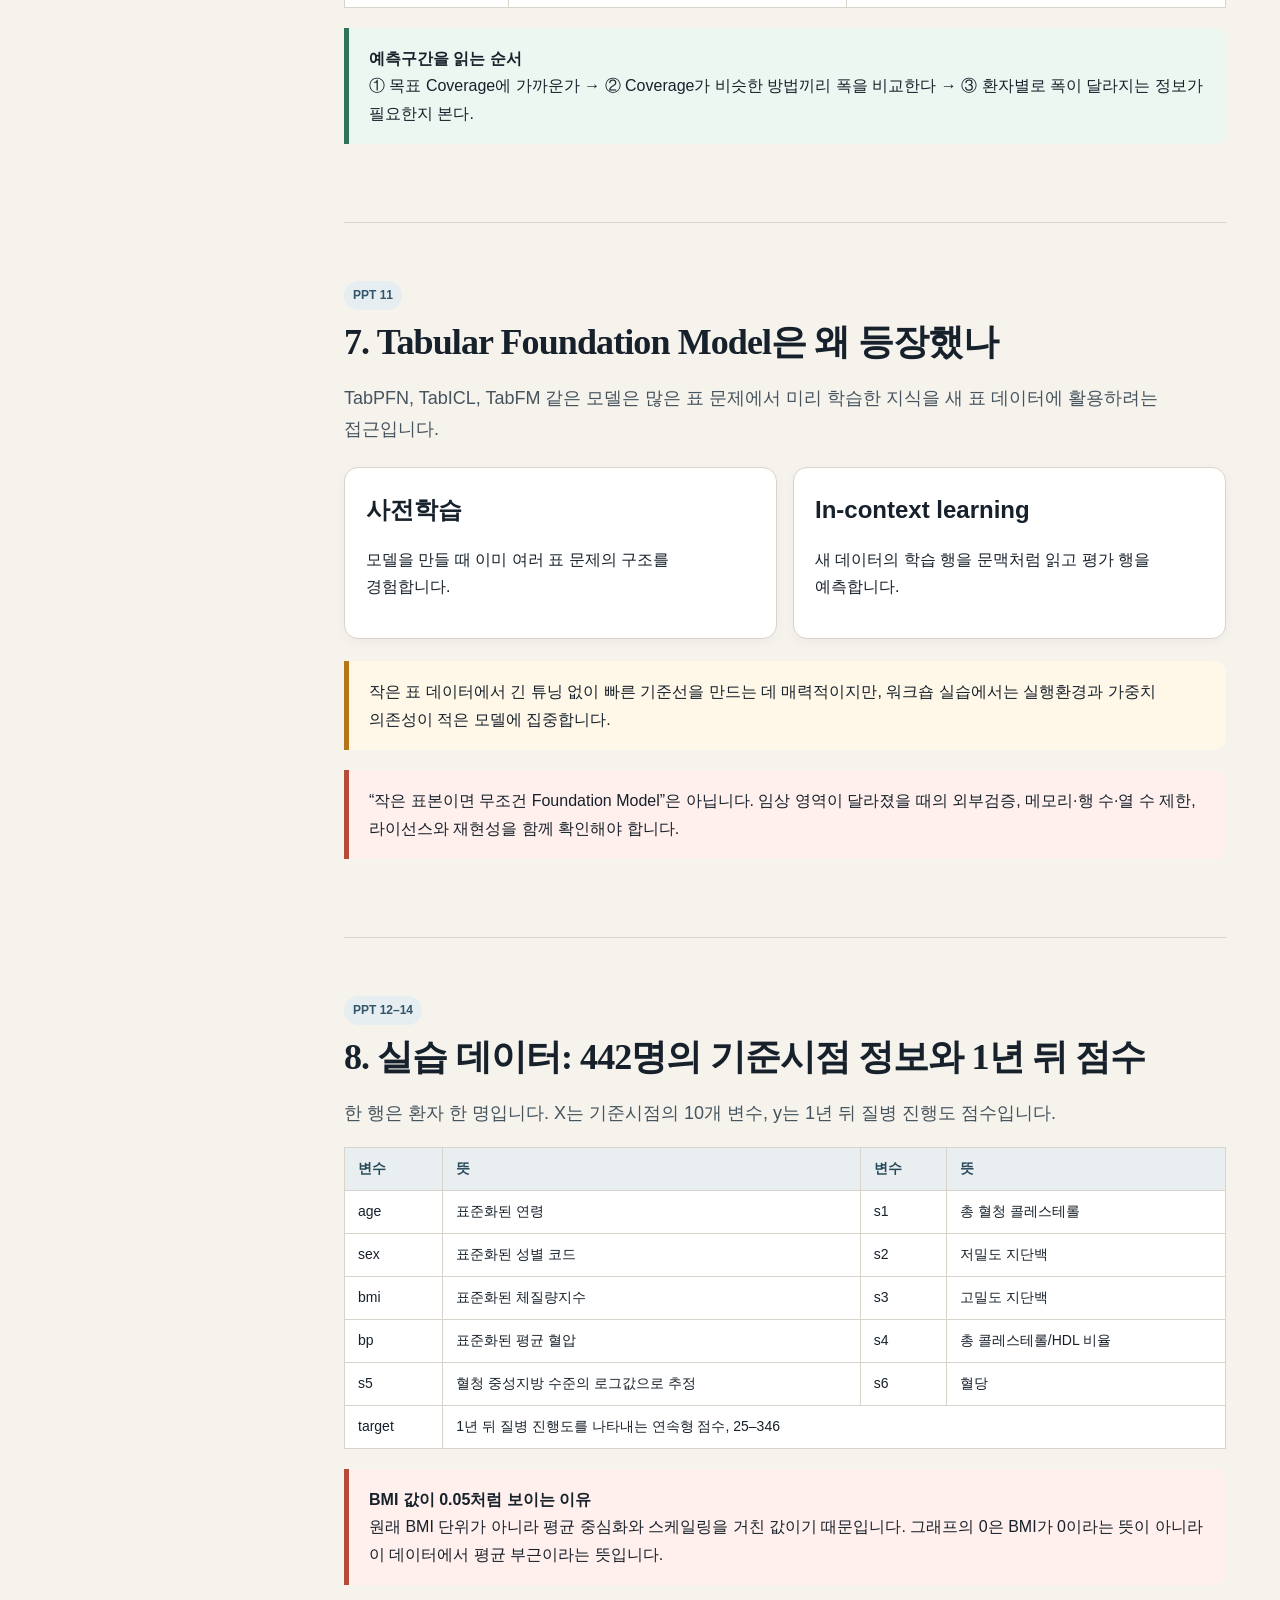
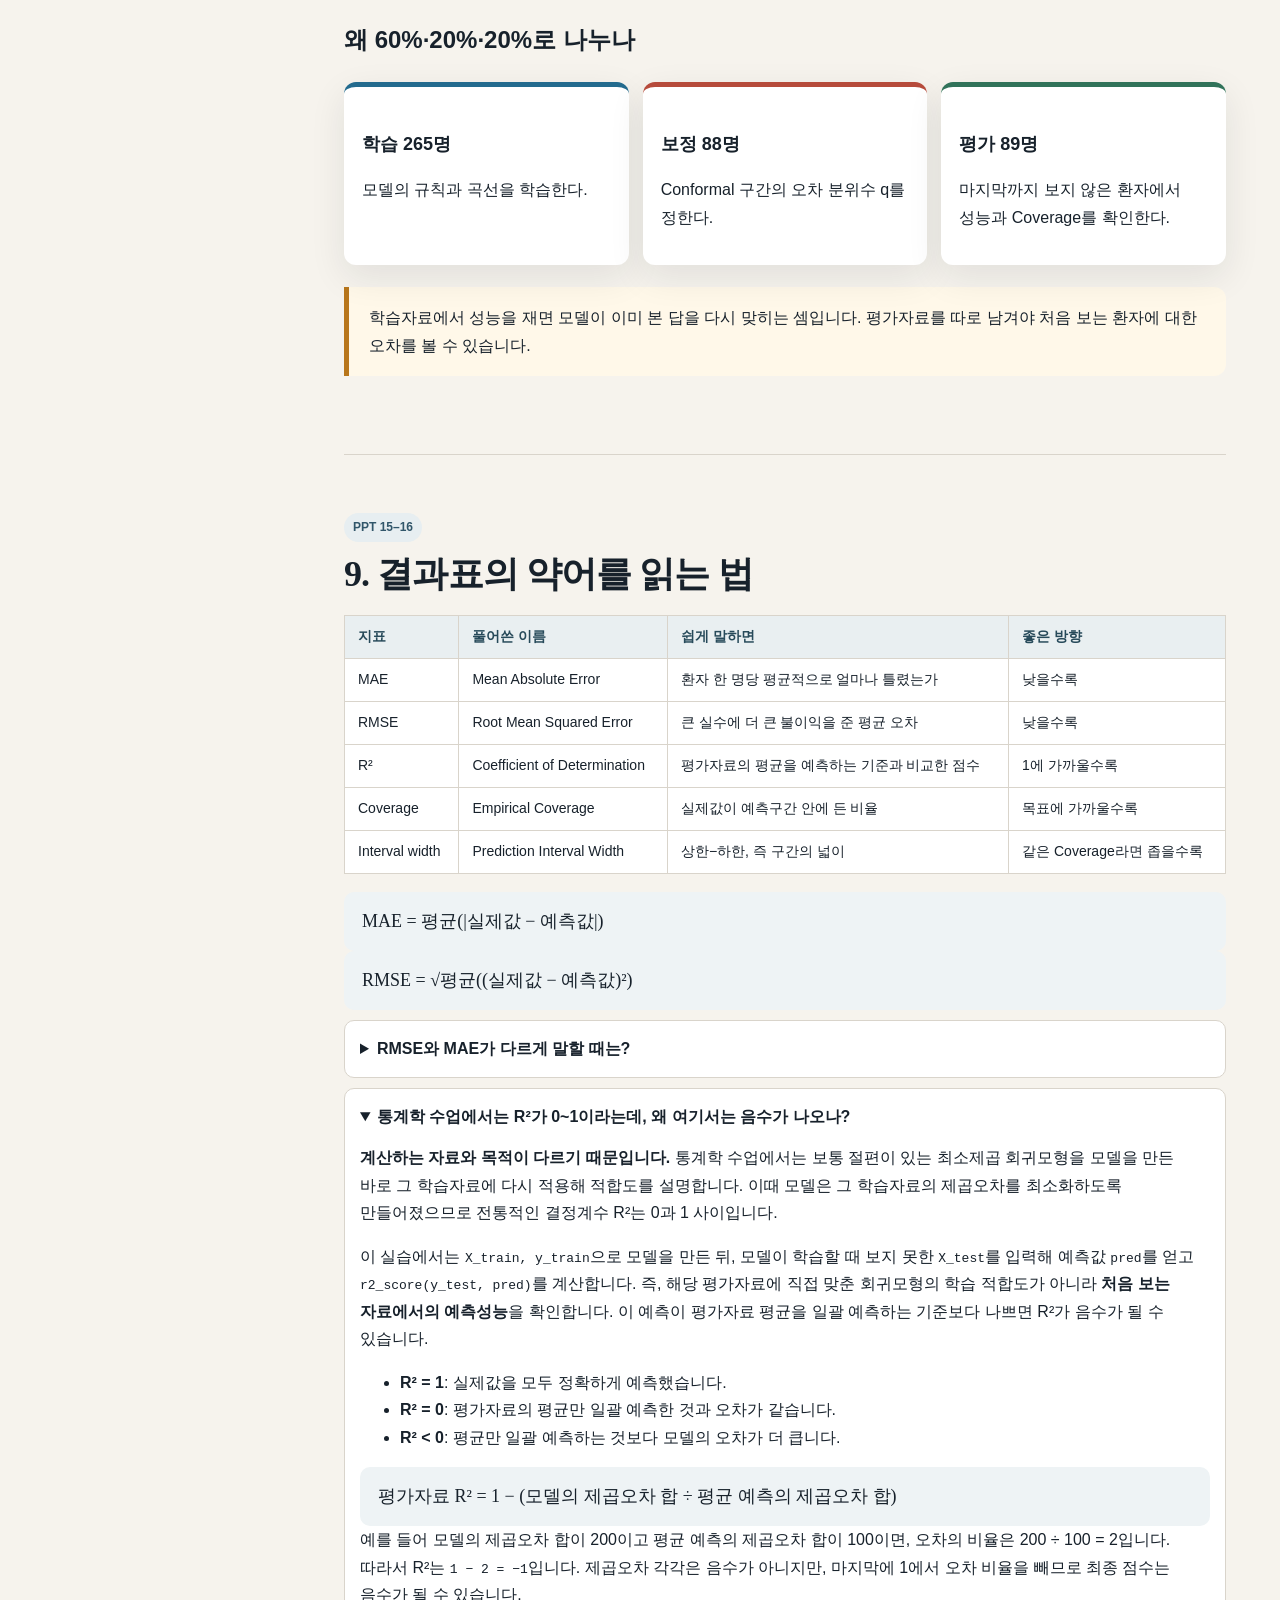
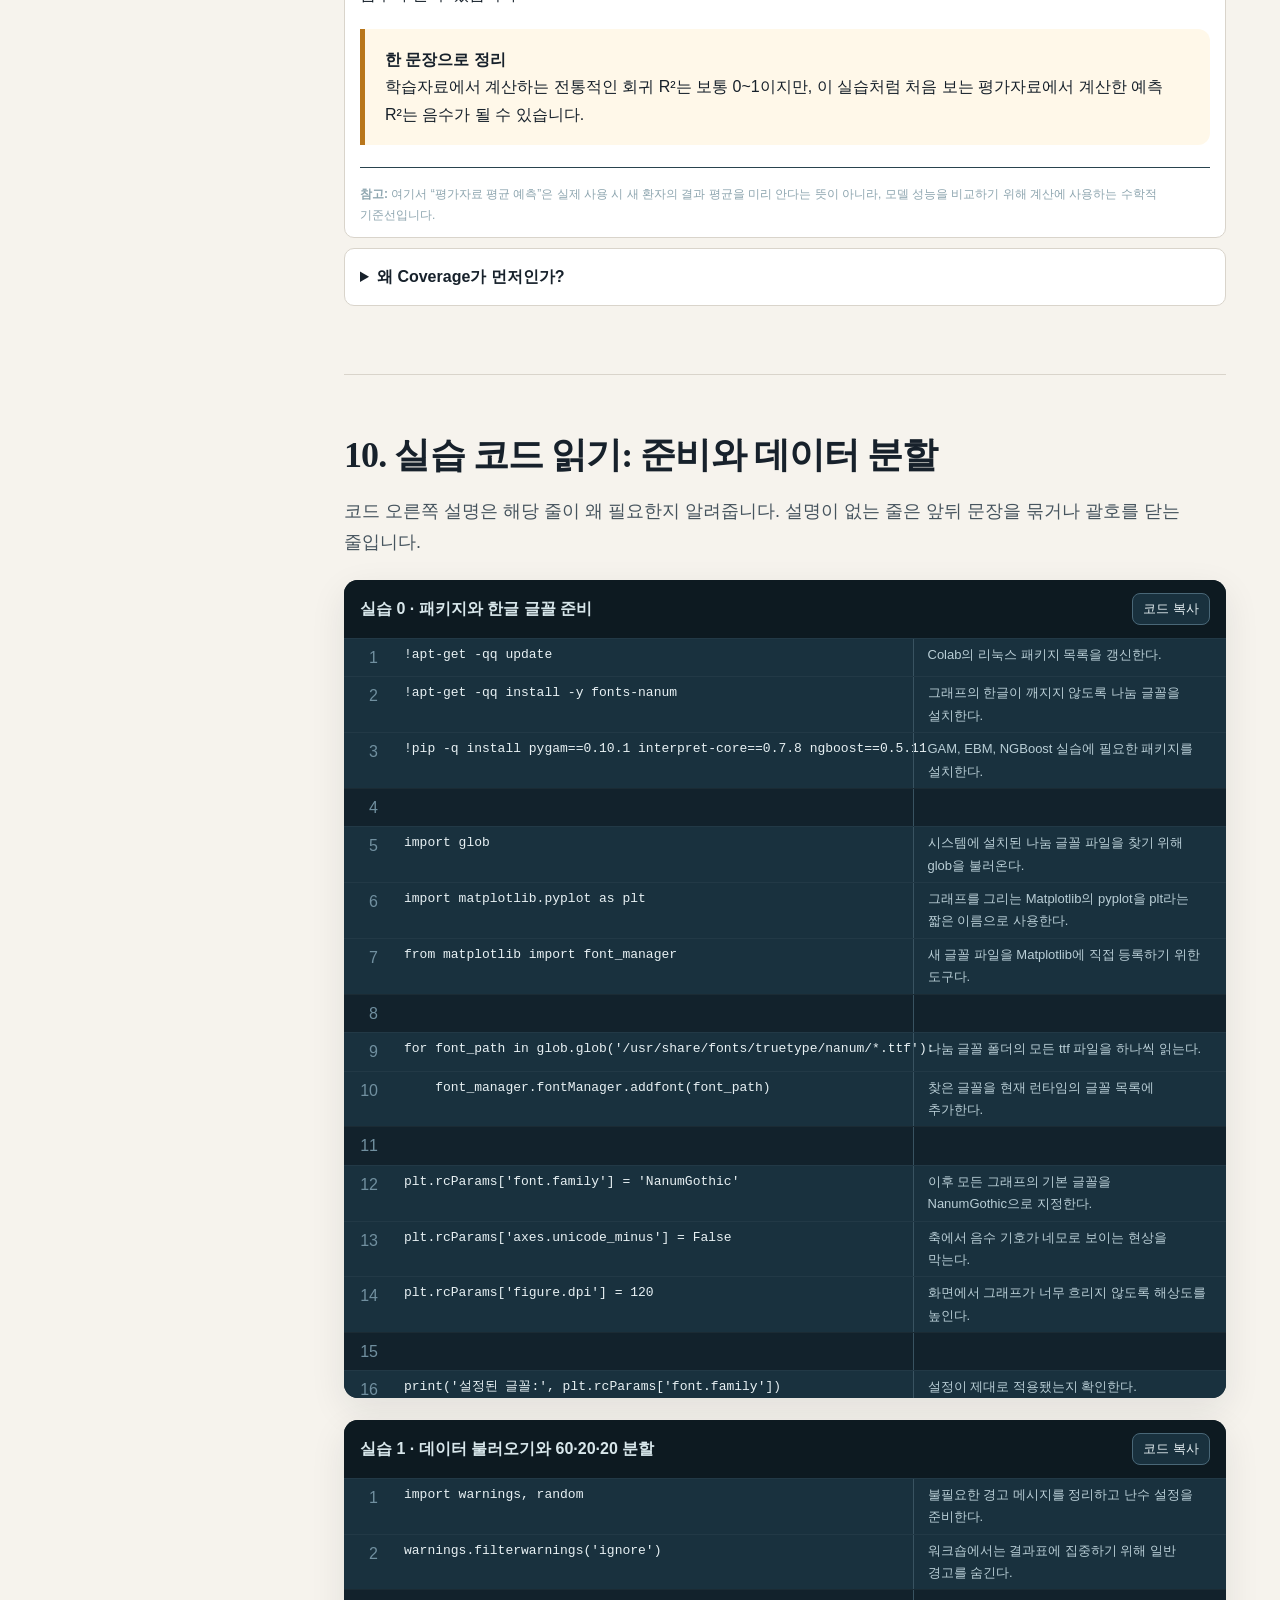
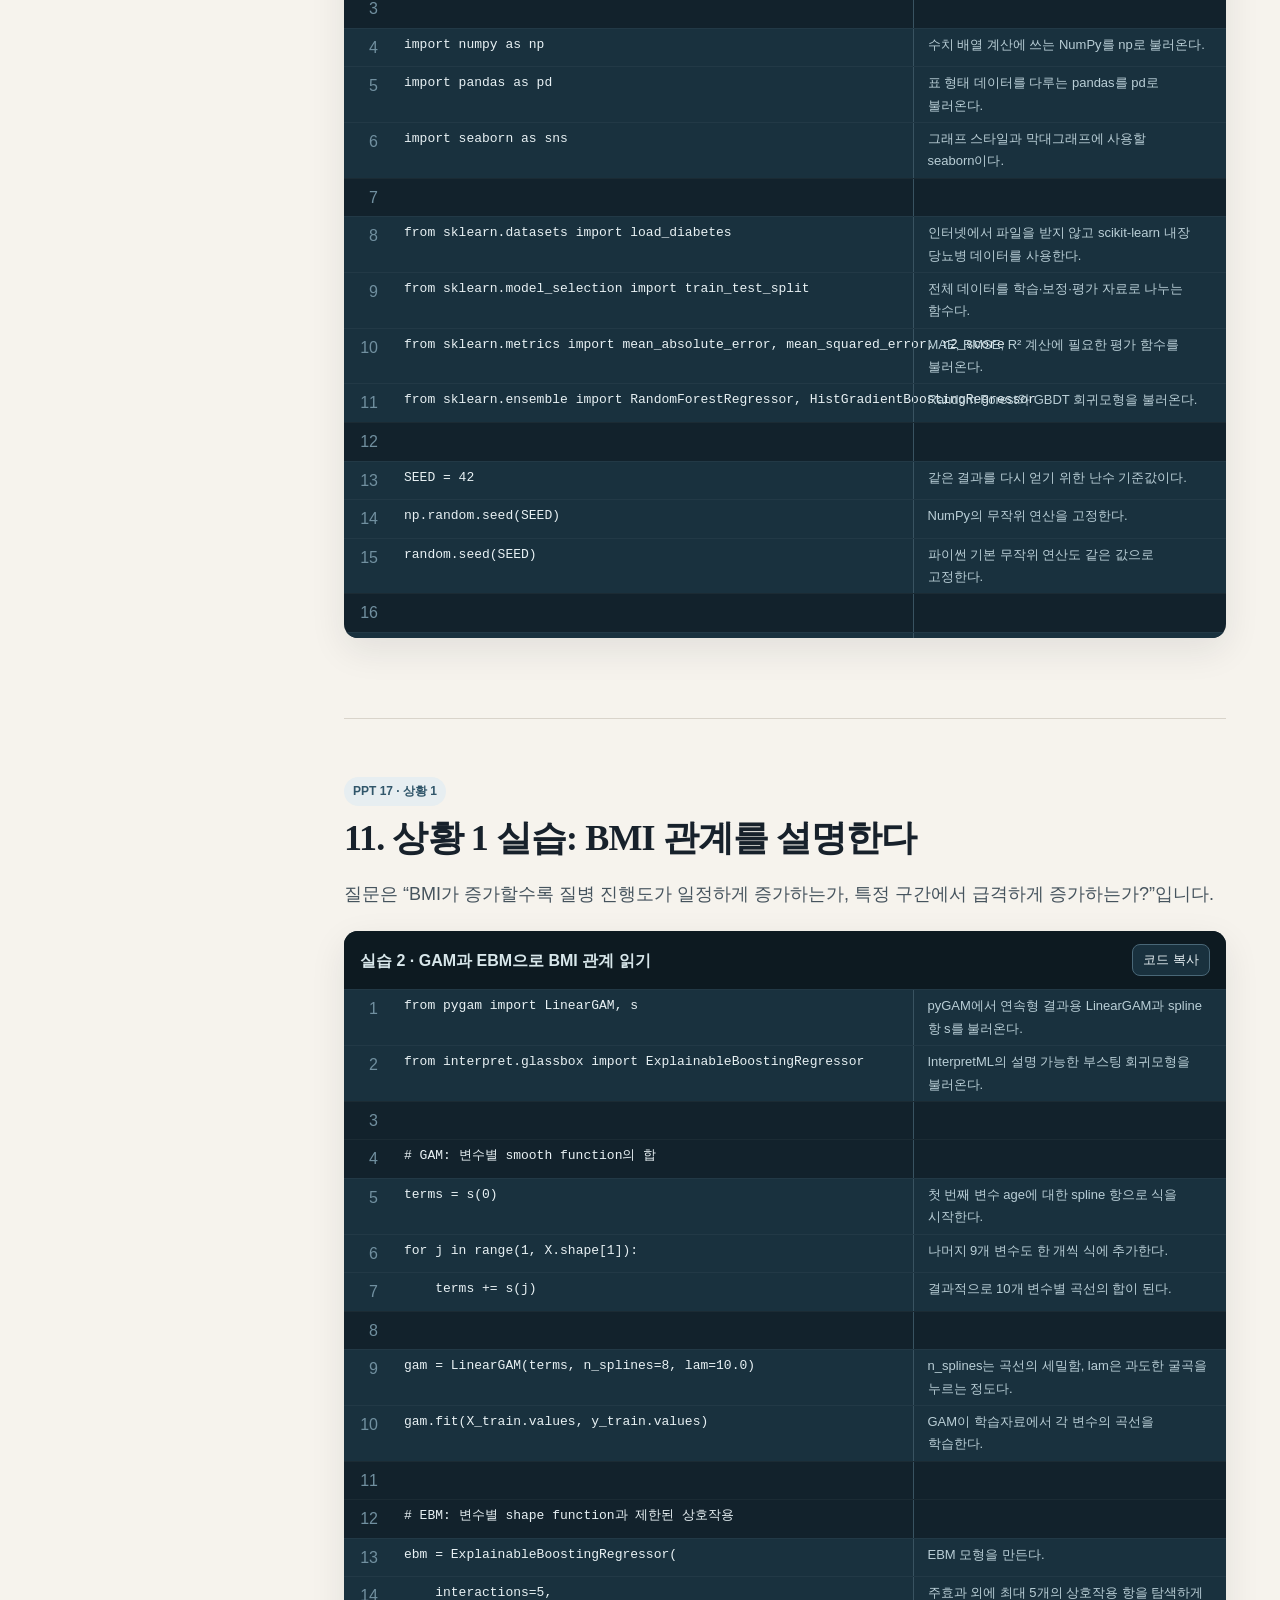
==== commit 5d7ea24a: "Update print statement from 'Hello' to 'Goodbye'" ====
--- a/비선형모델링_워크샵_교과서.html
+++ b/비선형모델링_워크샵_교과서.html
@@ -1,4 +1,18 @@
 <div class="experiment" id="spline-live-lab">
+<style>
+/* 간결한 조작형 화면: 기존 R 단계별 코드는 숨기고 그래프에 집중 */
+#spline-progress{display:none}
+#spline-live-lab{max-width:860px;margin:32px auto;padding:22px}
+#spline-live-lab .lead{font-size:16px;margin-bottom:16px}
+#spline-live-lab .sl-controls{grid-template-columns:1fr 1fr;gap:16px;margin:14px 0;padding:16px}
+#spline-live-lab .sl-controls label:first-child{grid-column:1/-1}
+#spline-live-lab .sl-controls button{grid-column:1/-1;justify-self:start}
+#spline-live-lab #slCanvas{max-width:760px;margin:0 auto}
+#spline-live-lab #slReadout{max-width:760px;margin:12px auto 0;font-size:15px}
+#spline-live-lab .answer{max-width:760px;margin:16px auto 0}
+@media(max-width:650px){#spline-live-lab{padding:16px}#spline-live-lab .sl-controls{grid-template-columns:1fr}#spline-live-lab .sl-controls label:first-child,#spline-live-lab .sl-controls button{grid-column:auto}}
+</style>
+
 <style>
 #spline-live-lab .sl-controls{display:grid;grid-template-columns:1fr 1fr 1fr auto;gap:14px;align-items:end;background:#fff;border:1px solid #d9d4cb;padding:16px;border-radius:12px;margin:18px 0}
 #spline-live-lab label{font-size:14px;font-weight:700}#spline-live-lab select,#spline-live-lab input{display:block;width:100%;margin-top:7px}
@@ -11,7 +25,7 @@
 <h3>직선에서 spline까지: 페이지에서 바로 움직여 보기</h3>
 <p class="lead">별도의 프로그램이나 코드 실행 없이 같은 산점도에서 직선과 spline을 비교할 수 있습니다. 표시할 모델을 선택하고 두 슬라이더를 하나씩 움직여 보세요.</p>
 <div class="sl-controls">
-<label>표시할 모델<select id="slMode"><option value="both">직선과 spline 함께</option><option value="linear">직선만</option><option value="spline">spline만</option></select></label>
+document.querySelectorAll('#spline-live-lab .mode-buttons button').forEach(b=>b.addEventListener('click',()=>{mode.value=b.dataset.mode;document.querySelectorAll('#spline-live-lab .mode-buttons button').forEach(v=>v.classList.toggle('active',v===b));draw()}));<label>표시할 모델<select id="slMode"><option value="both">직선과 spline 함께</option><option value="linear">직선만</option><option value="spline">spline만</option></select></label>
 <label>곡선의 세밀함 <strong id="slKValue">6</strong><input id="slK" type="range" min="4" max="12" value="6"></label>
 <label>매끄러움 <strong id="slSValue">60</strong><input id="slS" type="range" min="0" max="100" value="60" step="10"></label>
 <button type="button" id="slReset">처음 값으로</button>
@@ -29,7 +43,7 @@
 function nodes(k,s){let A=[];for(let j=0;j<k;j++){let z=j/(k-1)*100,w=0,y=0,h=135/(k-1);P.forEach(q=>{let v=Math.exp(-.5*((q.x-z)/h)**2);w+=v;y+=v*q.y});A.push({x:z,y:y/w})}for(let q=0;q<Math.round(s/25);q++)A=A.map((v,i)=>i===0||i===A.length-1?v:{x:v.x,y:(A[i-1].y+2*v.y+A[i+1].y)/4});return A}
 function curve(A,t){let m=A.length-1,u=t*m,i=Math.min(Math.floor(u),m-1),f=u-i,a=A[Math.max(0,i-1)].y,b=A[i].y,d=A[Math.min(m,i+1)].y,e=A[Math.min(m,i+2)].y;return .5*((2*b)+(-a+d)*f+(2*a-5*b+4*d-e)*f*f+(-a+3*b-3*d+e)*f*f*f)}
 function draw(){x.clearRect(0,0,c.width,c.height);x.strokeStyle='#9aa6ad';x.lineWidth=1;x.beginPath();x.moveTo(p.l,p.t);x.lineTo(p.l,c.height-p.b);x.lineTo(c.width-p.r,c.height-p.b);x.stroke();x.fillStyle='#56656e';x.font='16px sans-serif';x.fillText('운동 강도(%)',c.width/2-45,c.height-14);x.save();x.translate(18,c.height/2+45);x.rotate(-Math.PI/2);x.fillText('혈중 lactate',0,0);x.restore();P.forEach(q=>{x.fillStyle='rgba(70,88,98,.48)';x.beginPath();x.arc(X(q.x),Y(q.y),3.2,0,7);x.fill()});let k=+kr.value,s=+sr.value;kv.textContent=k;sv.textContent=s;if(mode.value!=='spline'){let f=fit();x.strokeStyle='#b8761b';x.lineWidth=4;x.setLineDash([10,7]);x.beginPath();x.moveTo(X(0),Y(f.a));x.lineTo(X(100),Y(f.a+100*f.b));x.stroke();x.setLineDash([])}if(mode.value!=='linear'){let A=nodes(k,s);x.strokeStyle='#236b8e';x.lineWidth=5;x.beginPath();for(let i=0;i<=240;i++){let t=i/240;i?x.lineTo(X(t*100),Y(curve(A,t))):x.moveTo(X(0),Y(curve(A,0)))}x.stroke()}read.innerHTML=(mode.value==='both'?'주황색 점선은 직선, 파란색 곡선은 spline입니다.':mode.value==='linear'?'직선은 전체 범위를 하나의 기울기로 설명합니다.':'spline은 구간별 변화의 차이를 유연하게 표현합니다.')+' 현재 세밀함은 <strong>'+k+'</strong>, 매끄러움은 <strong>'+s+'</strong>입니다.'}
-[mode,kr,sr].forEach(e=>e.addEventListener('input',draw));document.getElementById('slReset').onclick=()=>{mode.value='both';kr.value=6;sr.value=60;draw()};draw();
+#spline-live-lab .mode-buttons{grid-column:1/-1;display:grid;grid-template-columns:repeat(3,1fr);gap:10px}#spline-live-lab .mode-buttons button{background:#e7eef1;color:#31566a;border:1px solid #a7bec8;padding:12px 8px}#spline-live-lab .mode-buttons button.active{background:#236b8e;color:#fff;border-color:#236b8e}@media(max-width:650px){#spline-live-lab .mode-buttons{grid-template-columns:1fr} }[mode,kr,sr].forEach(e=>e.addEventListener('input',draw));document.getElementById('slReset').onclick=()=>{mode.value='both';kr.value=6;sr.value=60;draw()};draw();
 })();
 </script>
 </div>
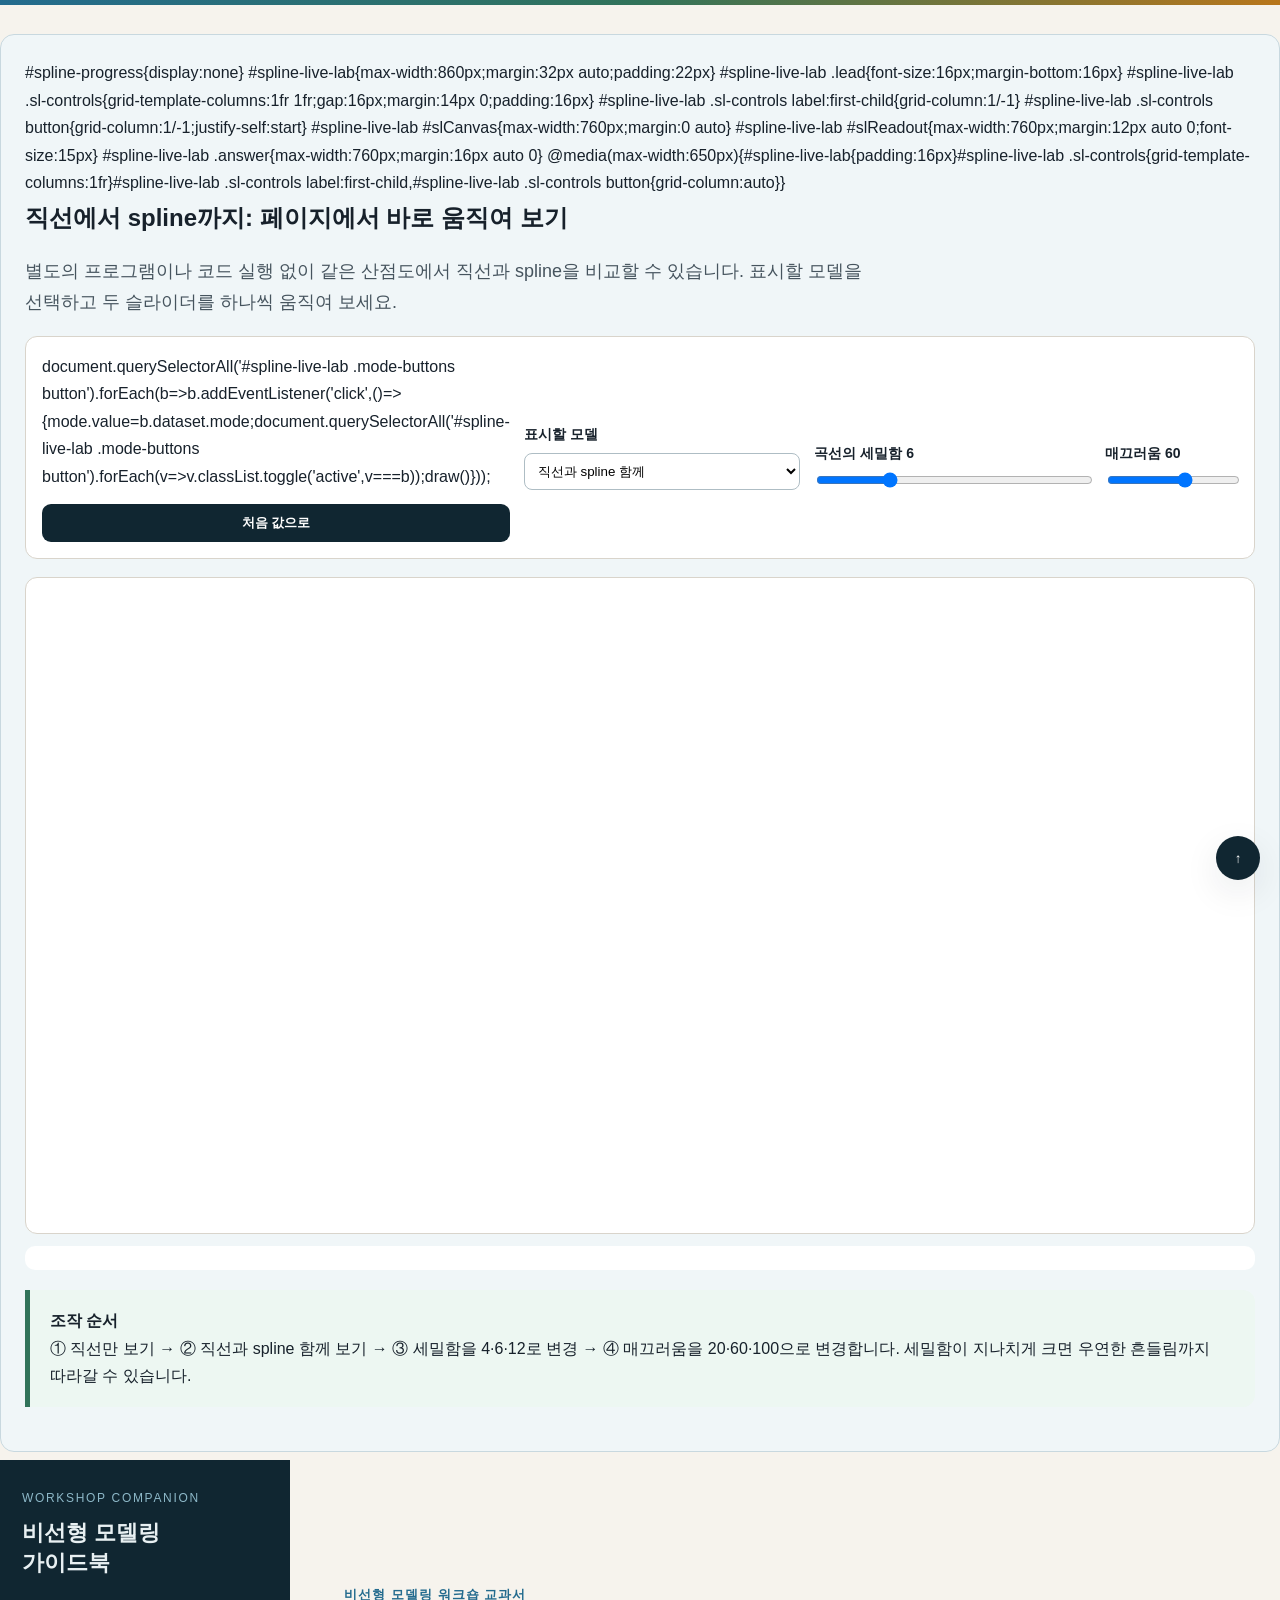
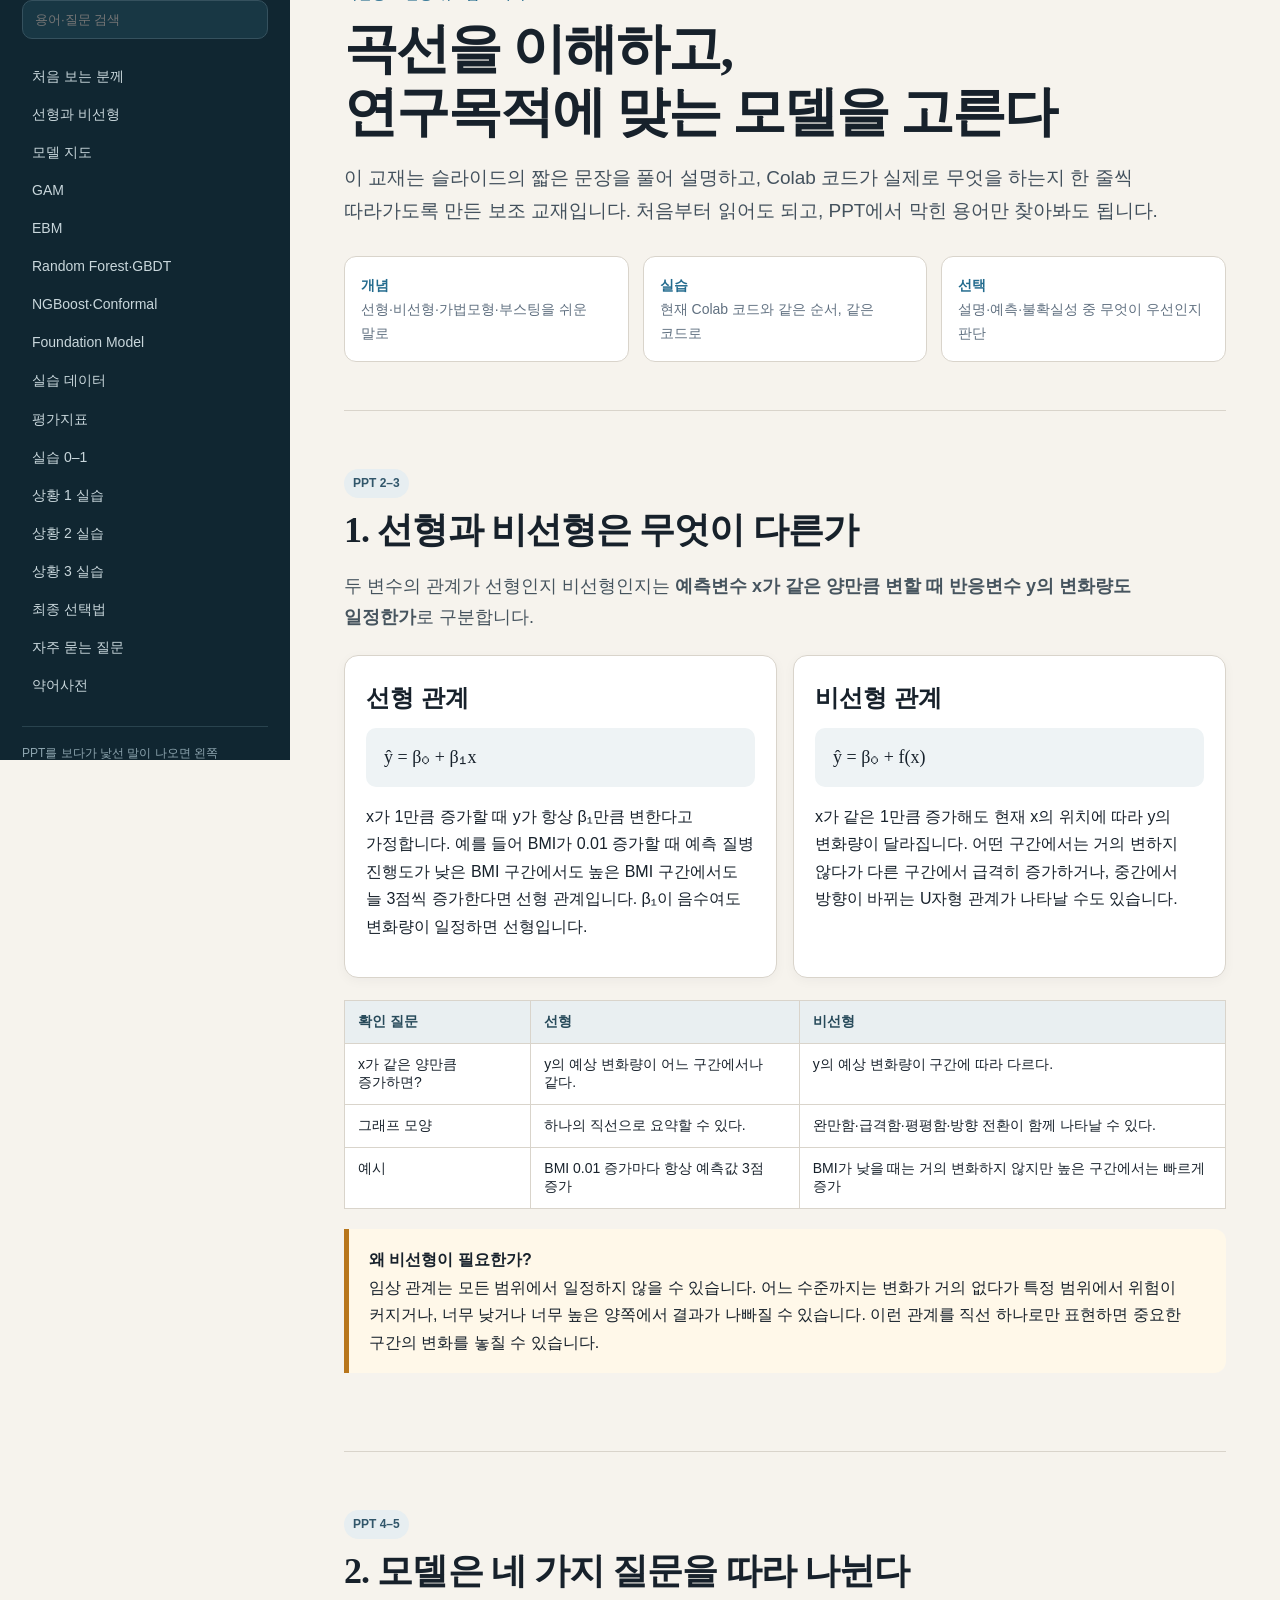
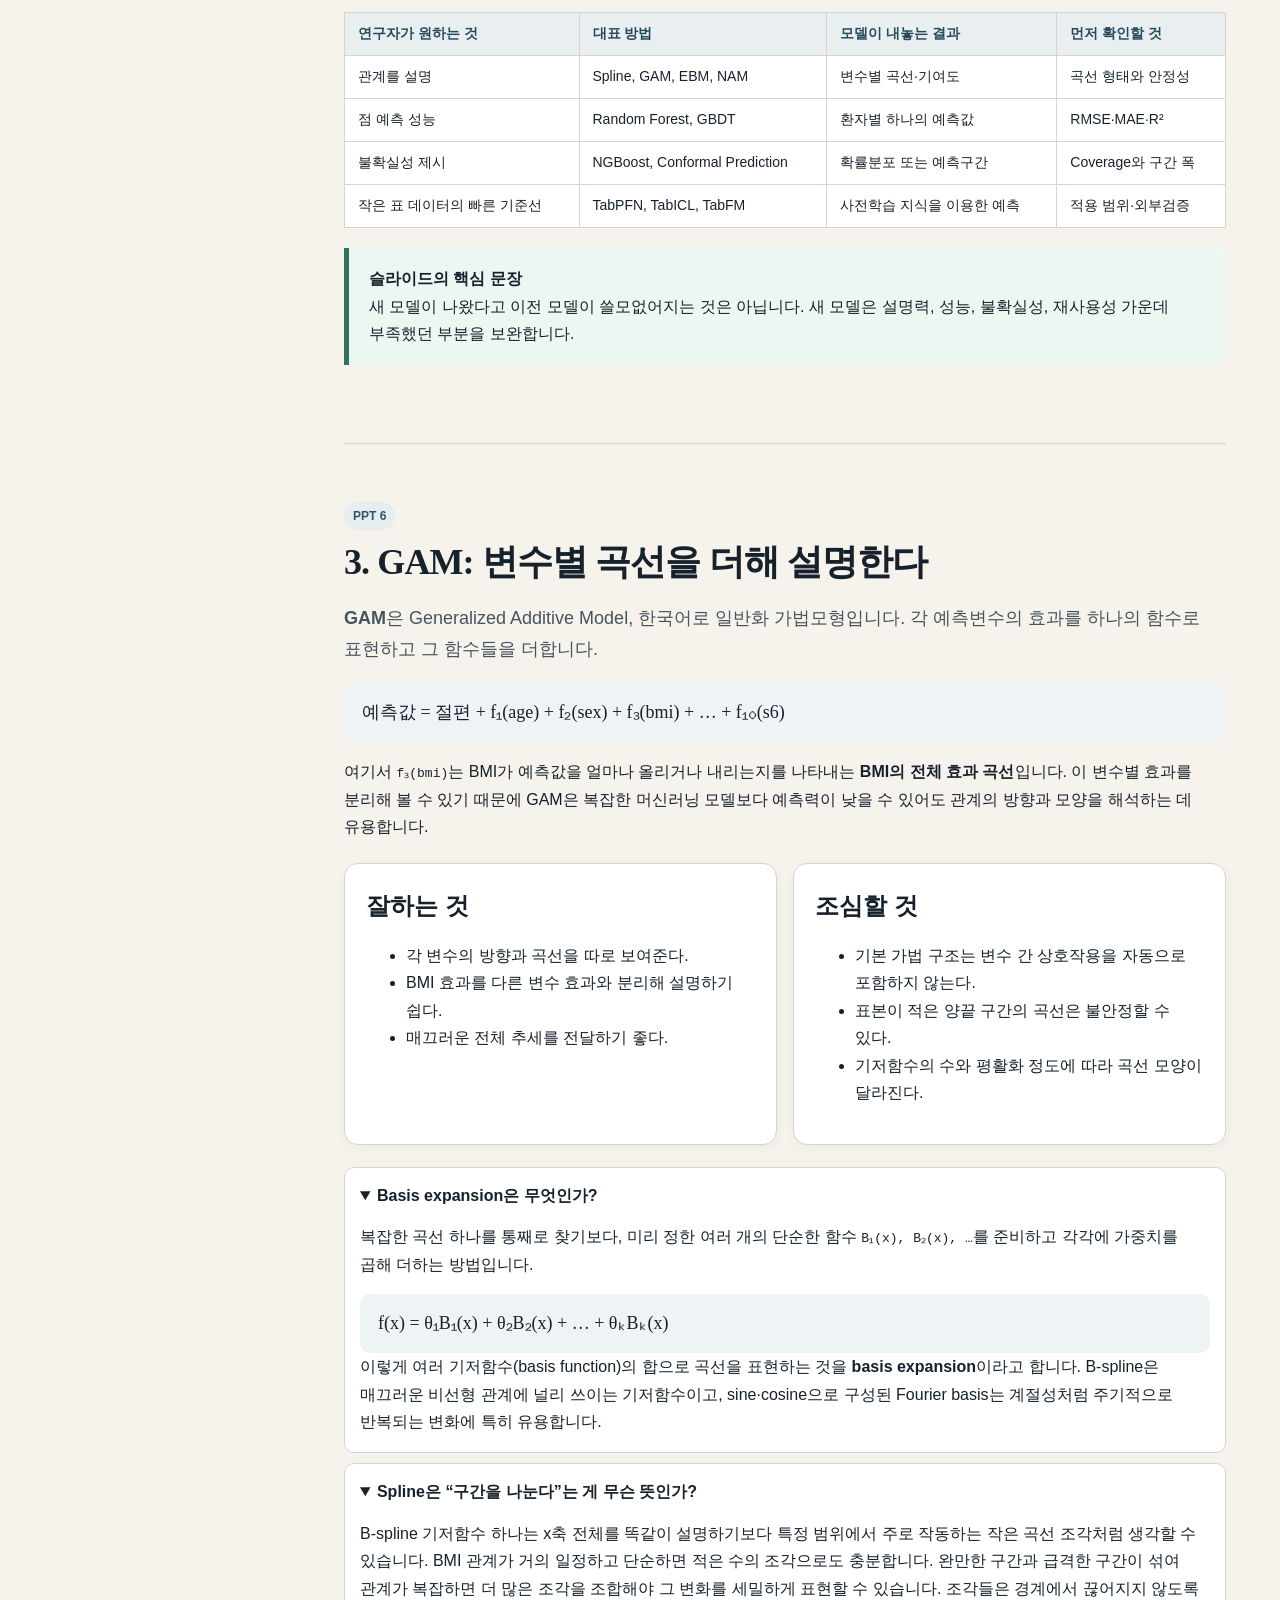
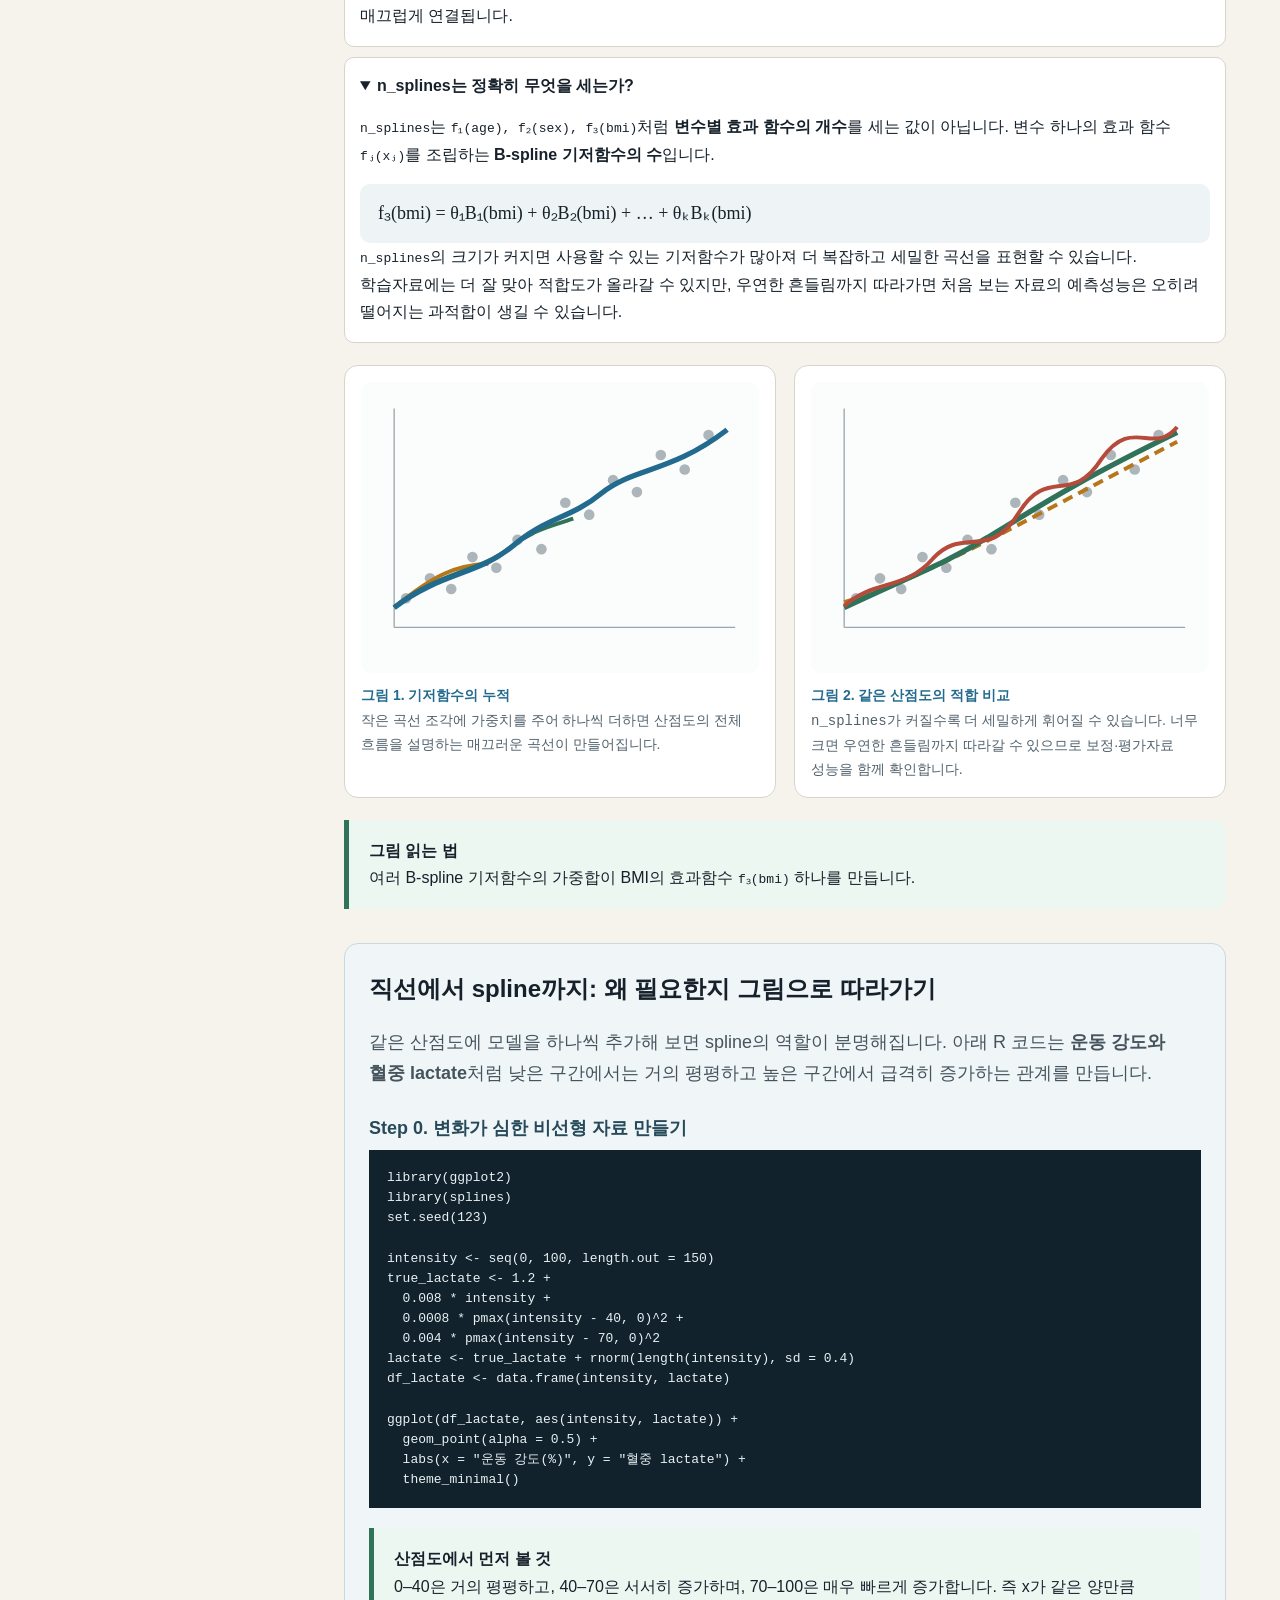
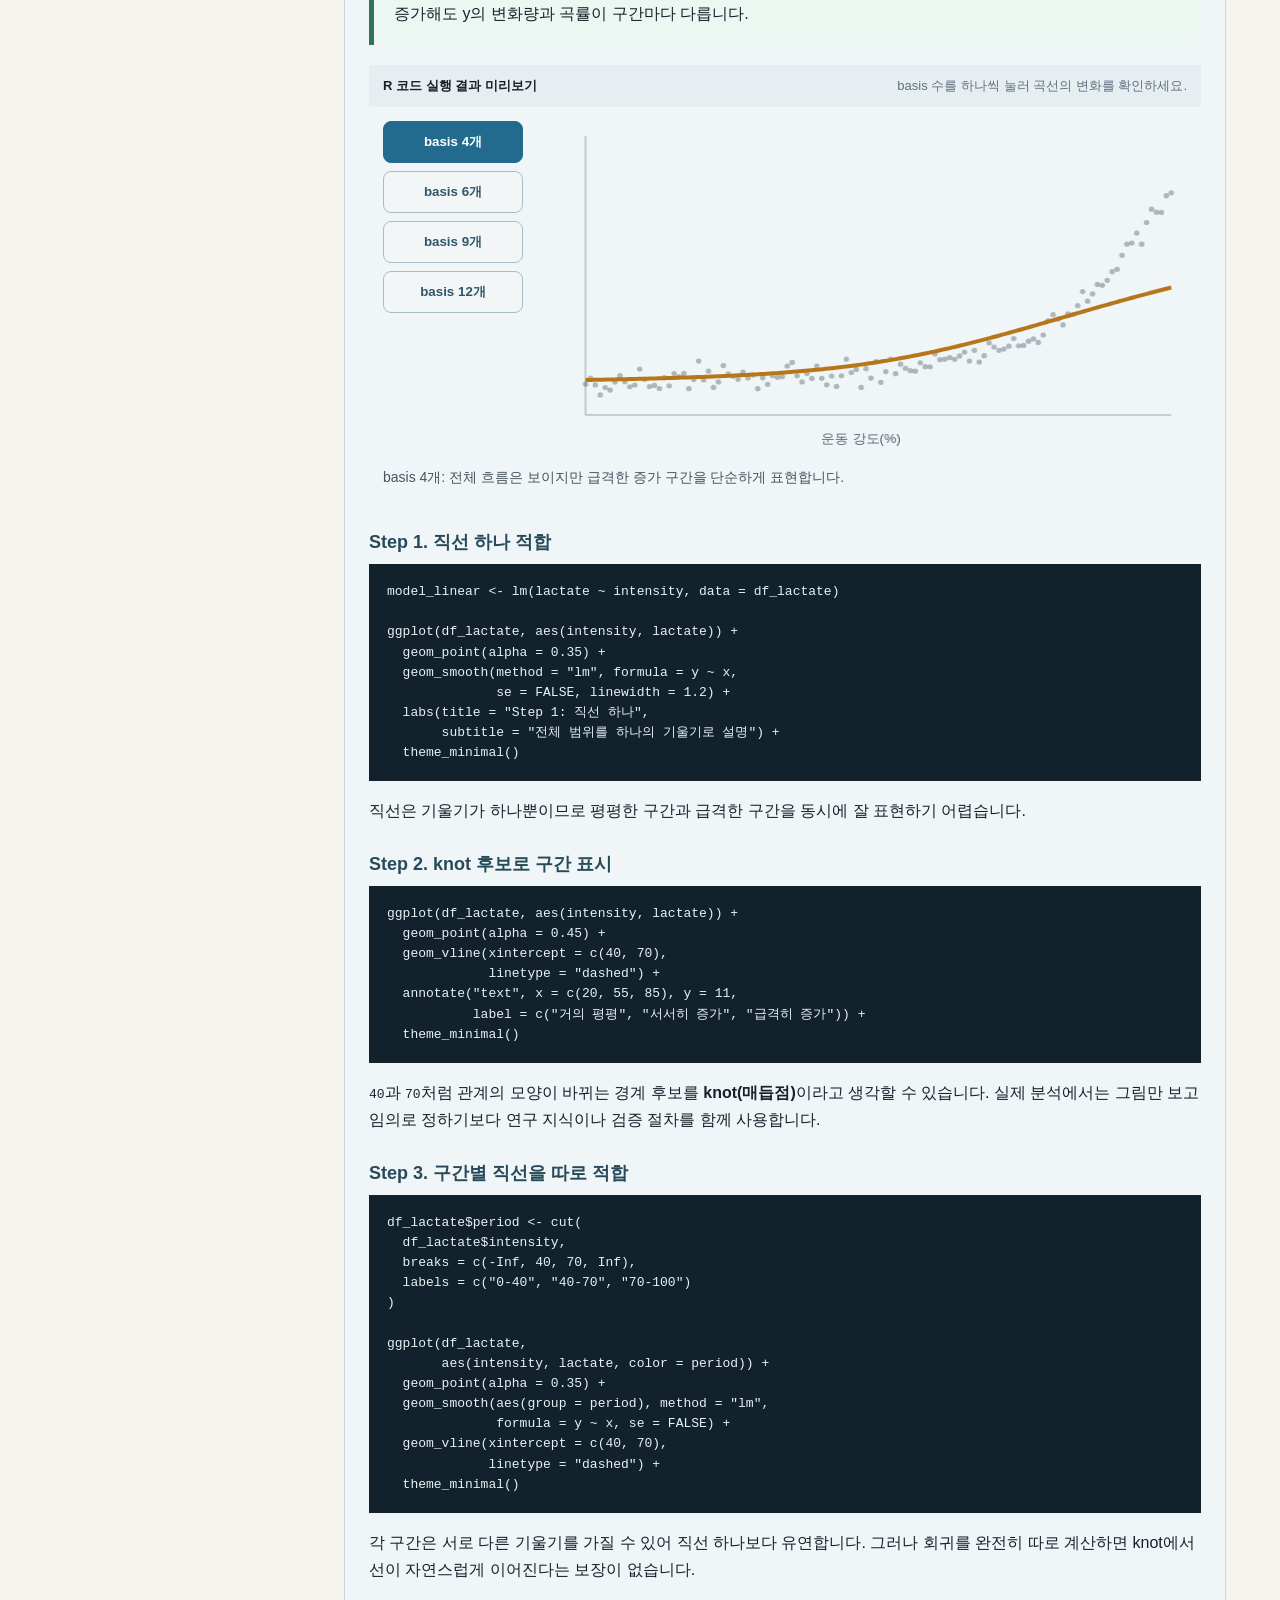
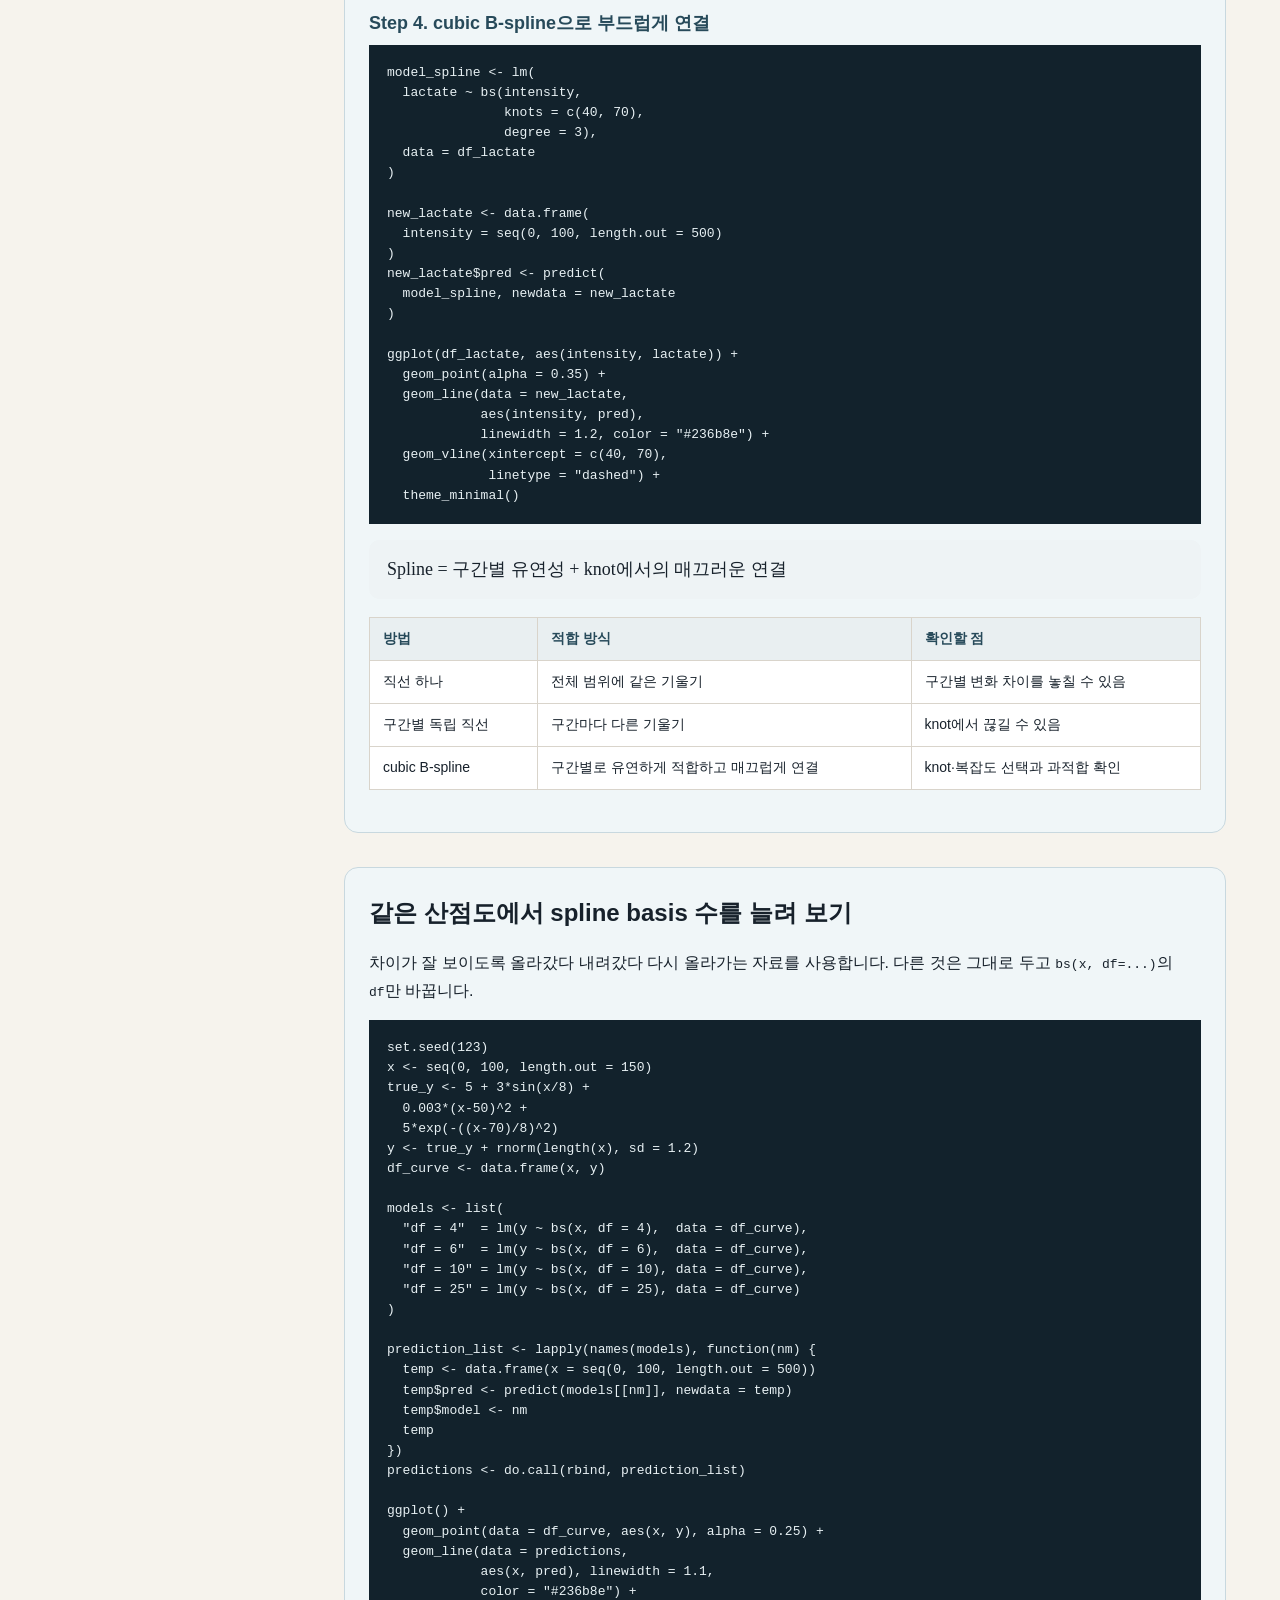
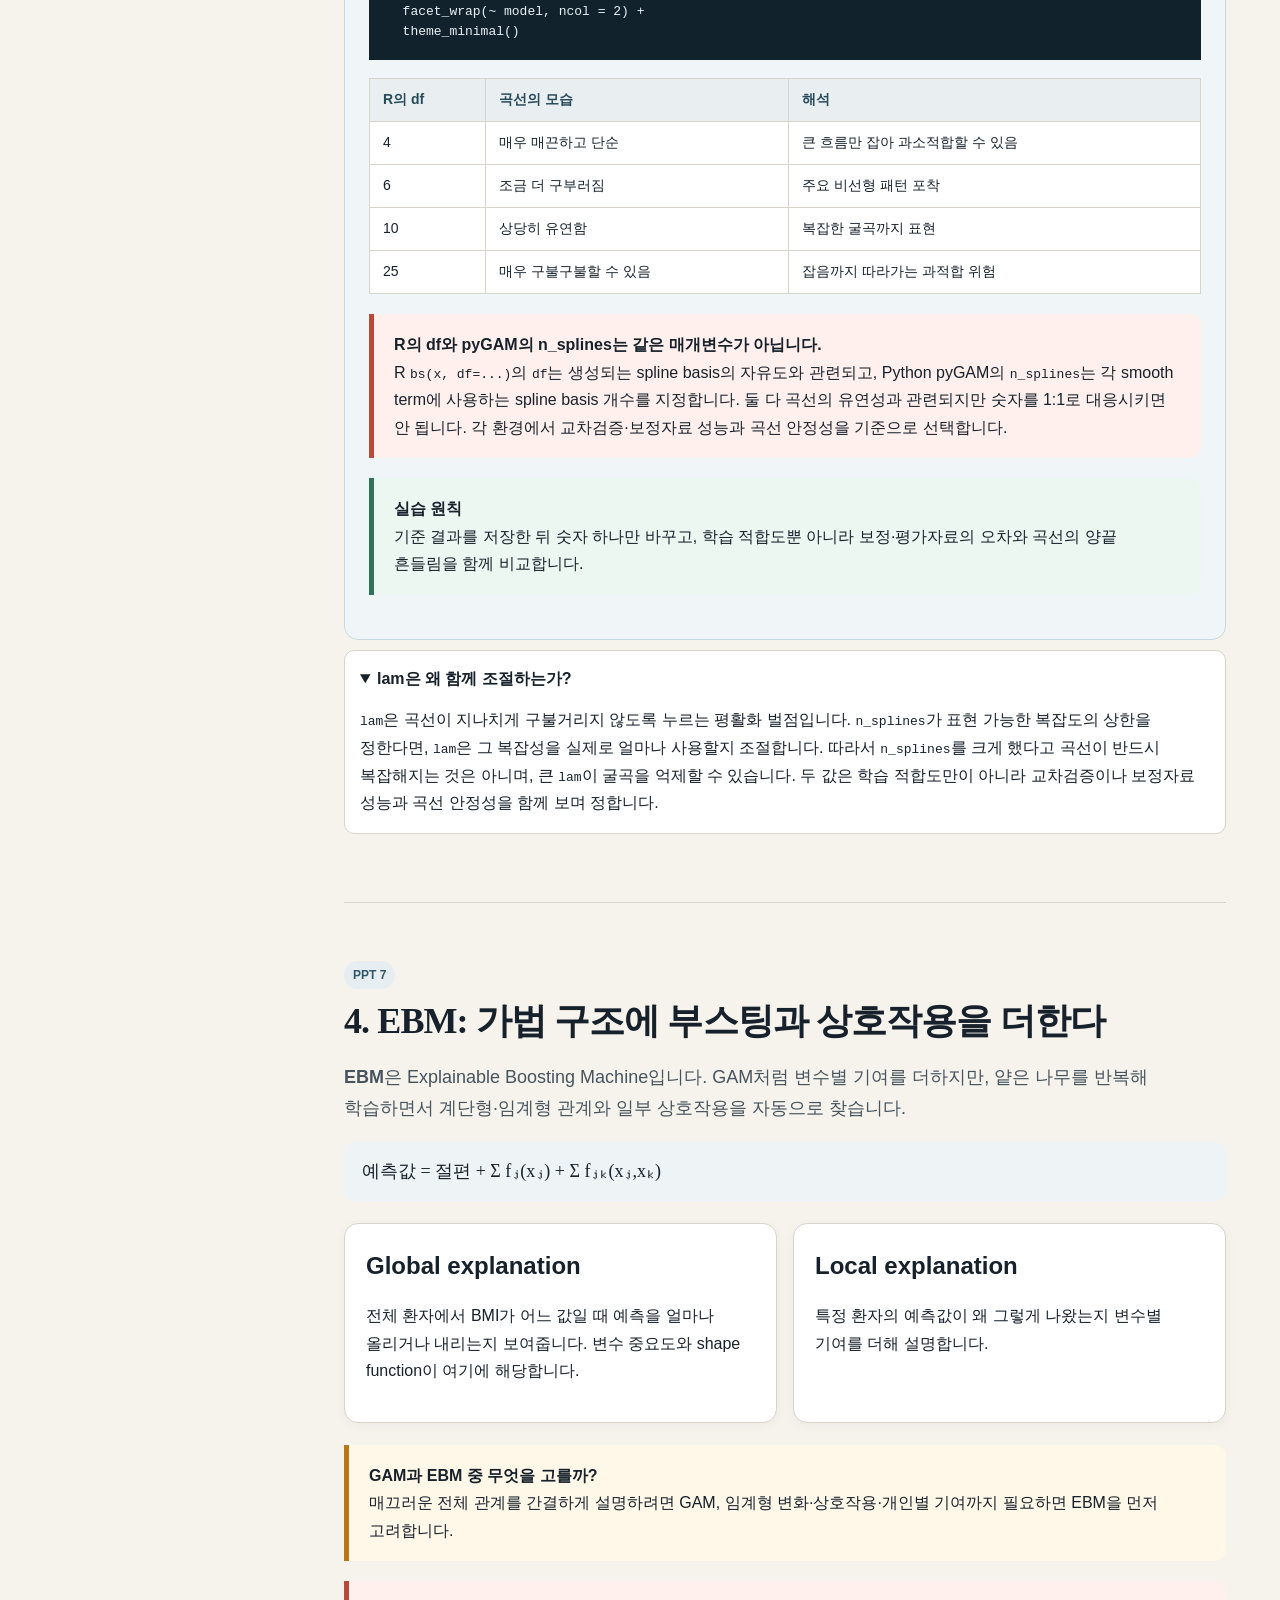
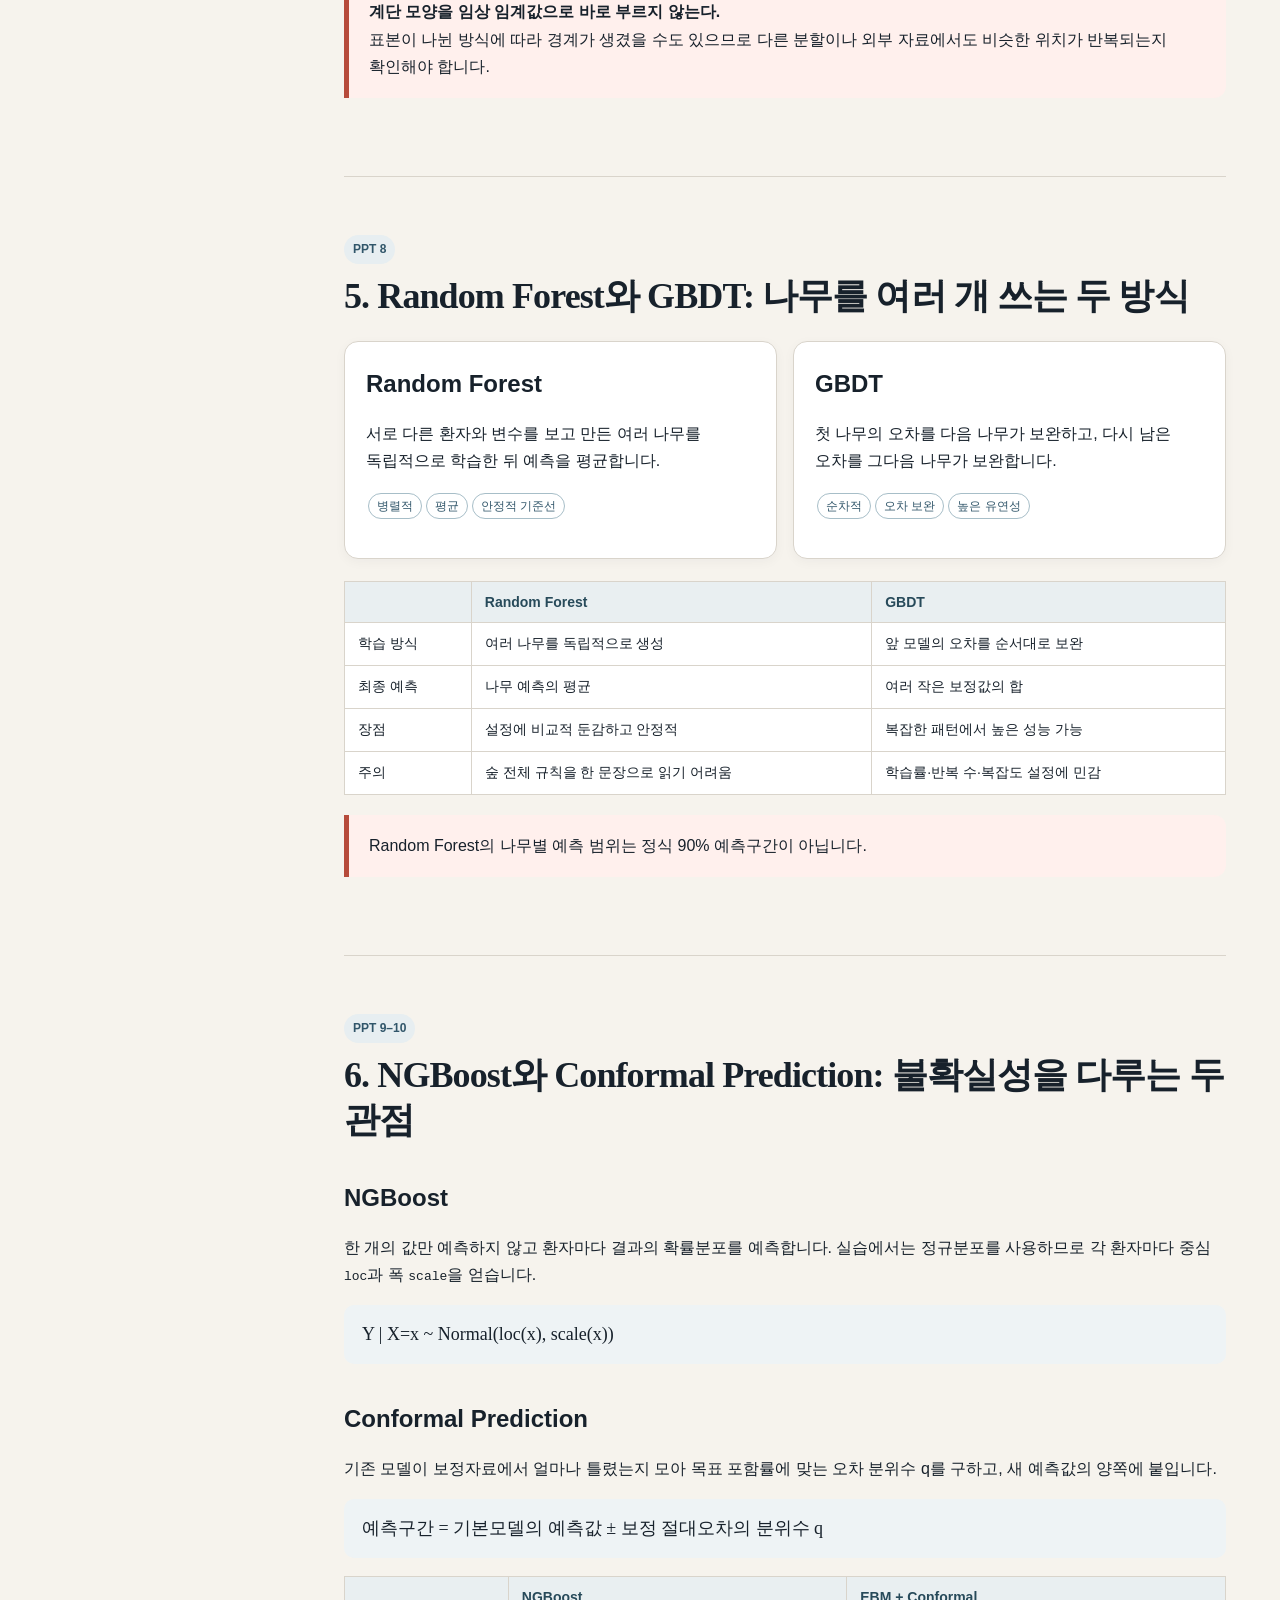
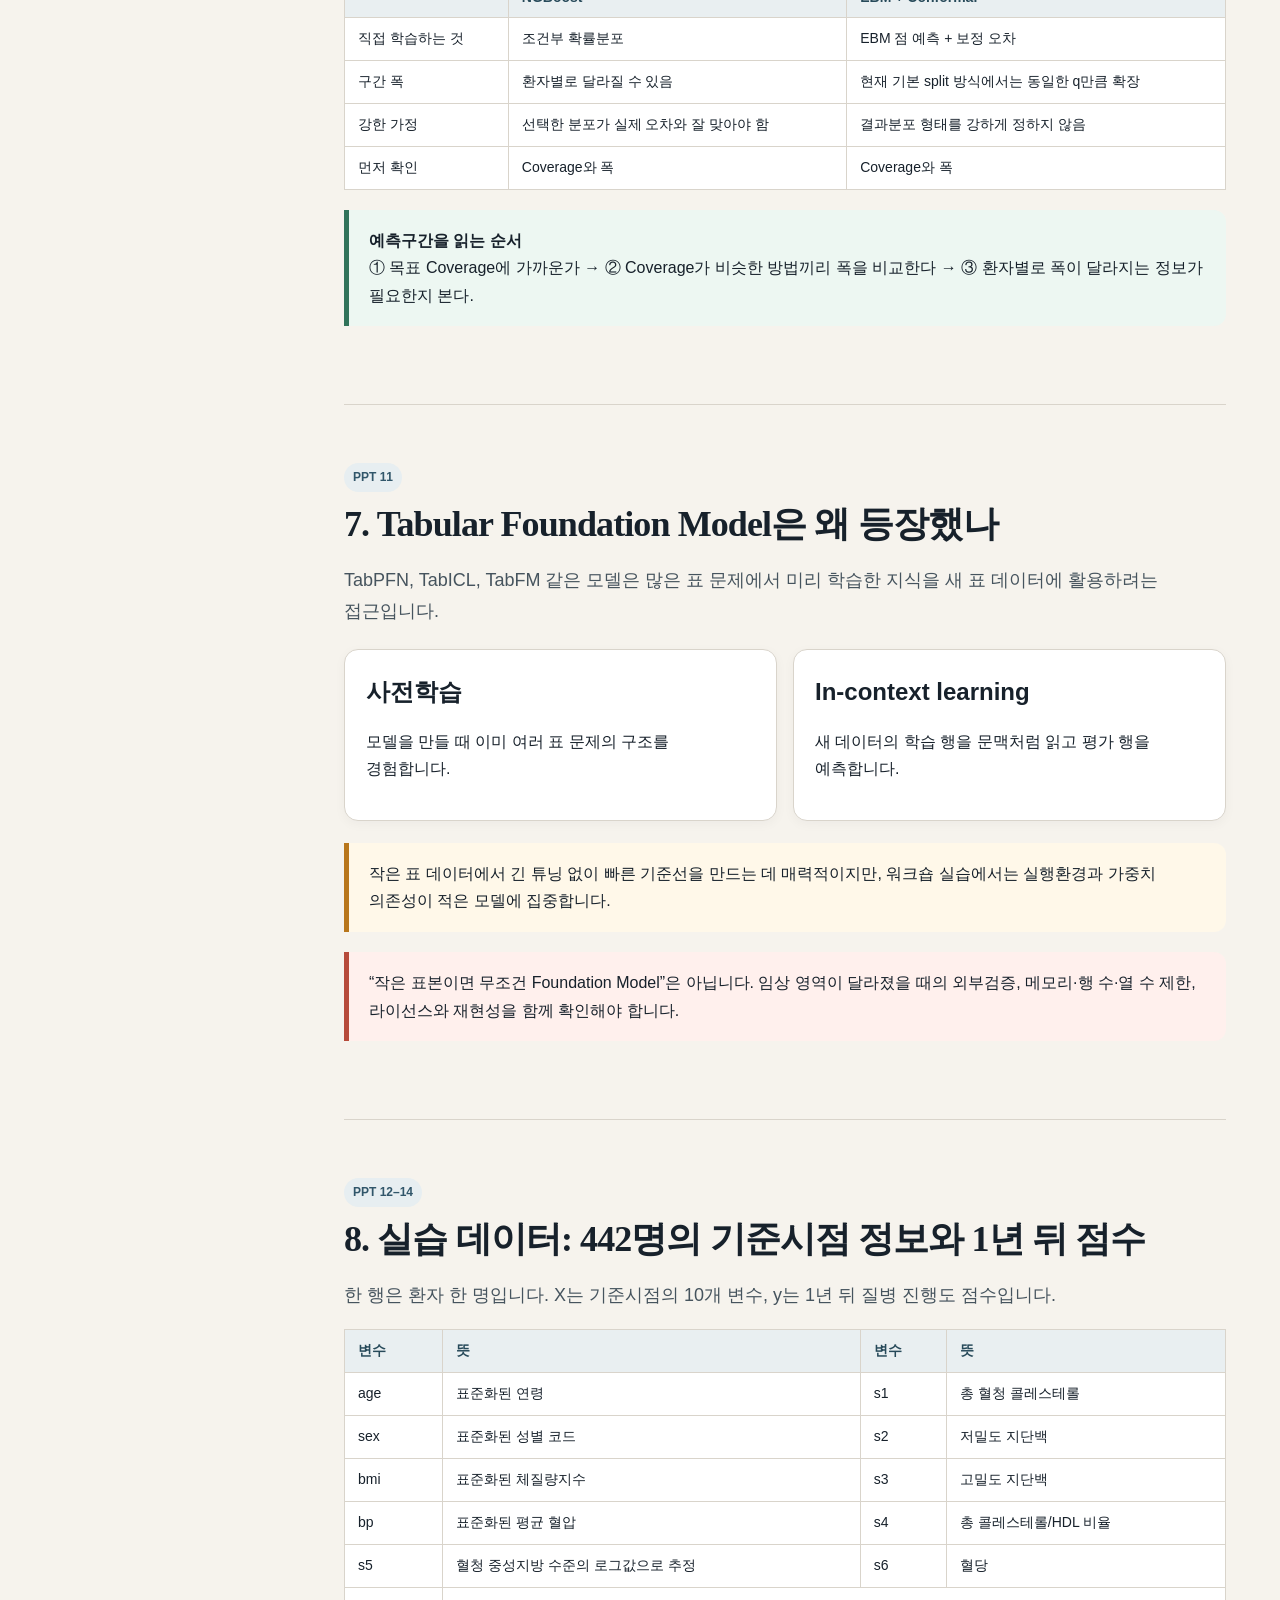
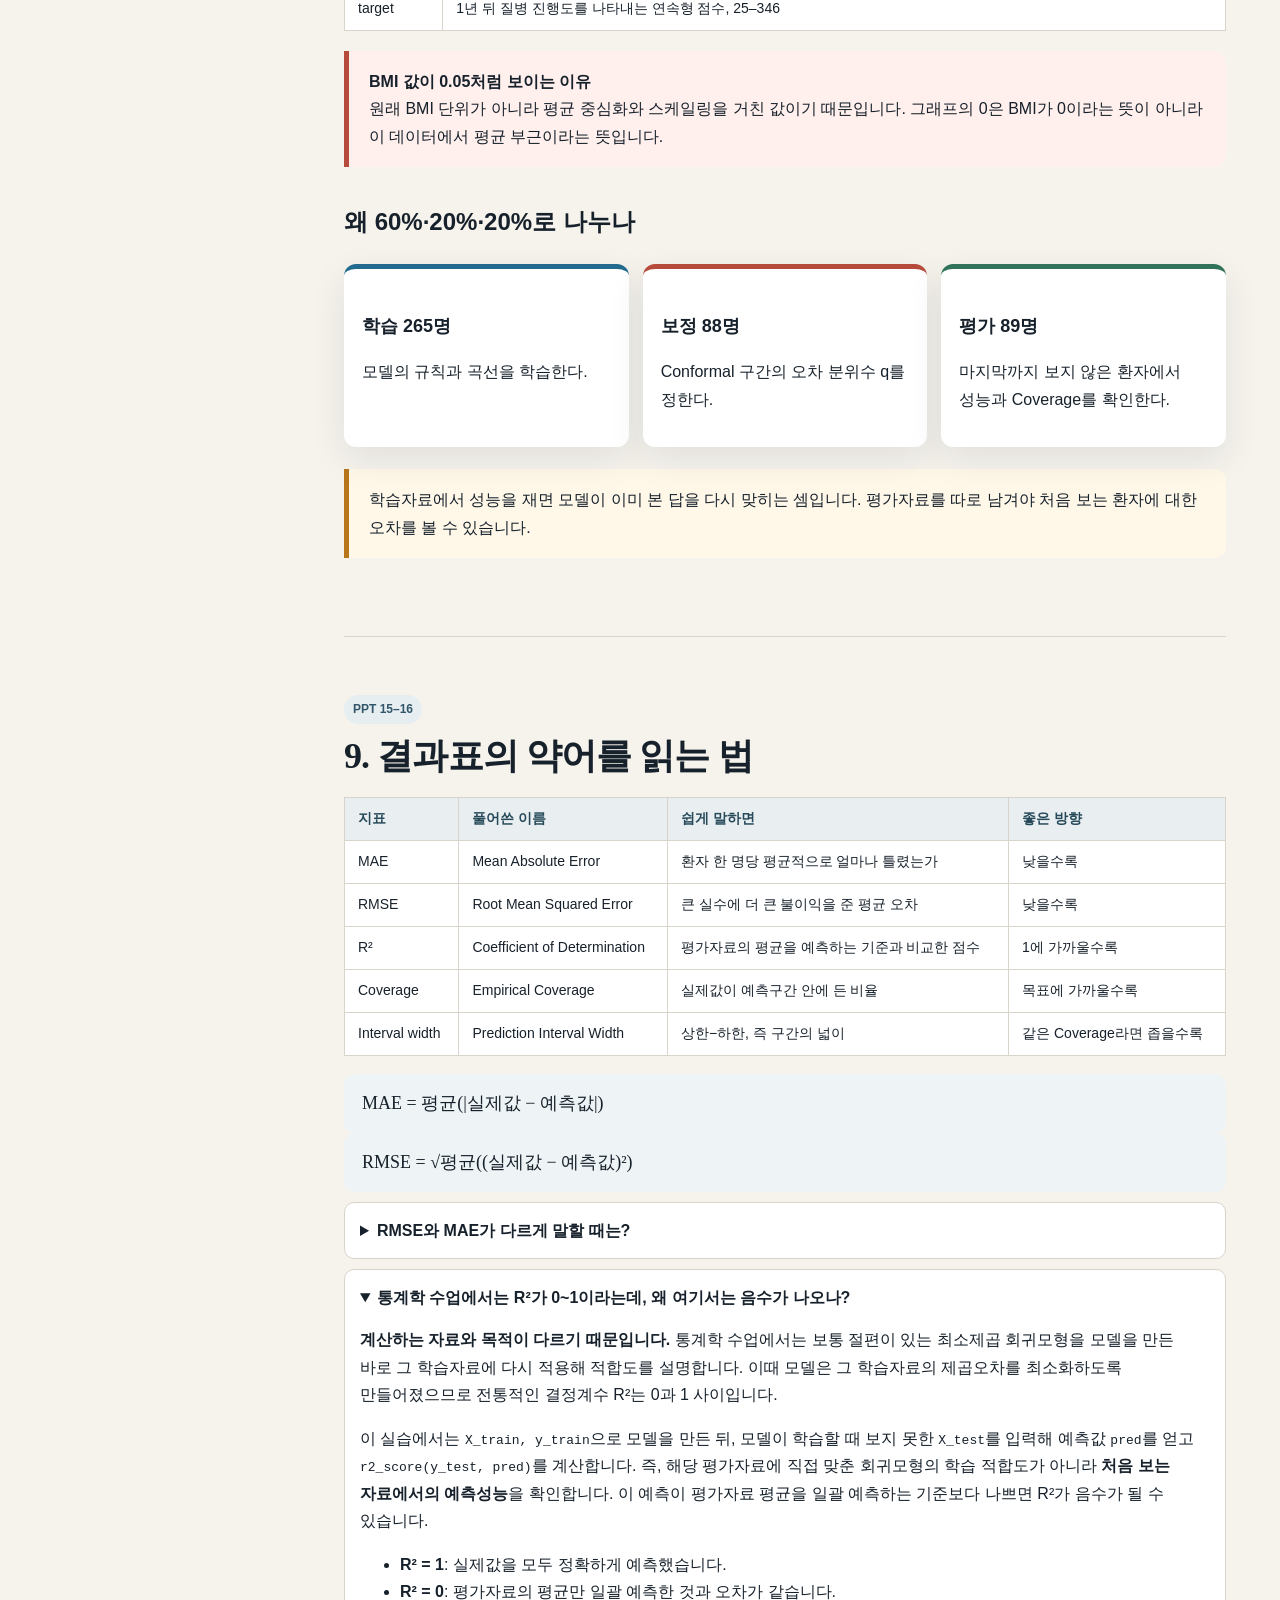
==== commit 132c416b: "Update print statement from 'Hello' to 'Goodbye'" ====
--- a/비선형모델링_워크샵_교과서.html
+++ b/비선형모델링_워크샵_교과서.html
@@ -1,6 +1,20 @@
 <div class="experiment" id="spline-live-lab">
 <style>
 /* 간결한 조작형 화면: 기존 R 단계별 코드는 숨기고 그래프에 집중 */
+
+<div class="r-mini-result">
+<div class="r-mini-head"><strong>R 코드 실행 결과 미리보기</strong><span>버튼을 눌러 같은 산점도에서 비교하세요.</span></div>
+<div class="r-mini-layout">
+<div class="r-mini-buttons"><button type="button" data-r1="linear" class="active">① 직선</button><button type="button" data-r1="spline">② Spline</button><button type="button" data-r1="both">③ 함께 비교</button></div>
+<canvas id="rMiniOne" width="620" height="330" aria-label="직선과 spline 비교 그래프"></canvas>
+</div><p id="rMiniOneText" class="r-mini-text">직선은 전체 범위를 하나의 기울기로 설명하므로 높은 강도에서의 급격한 증가를 놓칩니다.</p>
+</div>
+<style>
+.r-mini-result{max-width:820px;margin:14px auto 24px;background:#fff;border:1px solid #c8d8df;border-radius:12px;overflow:hidden}.r-mini-head{display:flex;justify-content:space-between;gap:12px;padding:10px 14px;background:#e7eef1;font-size:13px}.r-mini-head span{color:#607080}.r-mini-layout{display:grid;grid-template-columns:140px 1fr;gap:12px;padding:14px}.r-mini-buttons{display:flex;flex-direction:column;gap:8px}.r-mini-buttons button{padding:11px 8px;border:1px solid #a7bec8;border-radius:8px;background:#f2f6f7;color:#31566a;font-weight:700;cursor:pointer}.r-mini-buttons button.active{background:#236b8e;color:#fff;border-color:#236b8e}.r-mini-result canvas{display:block;width:100%;height:auto;max-height:330px}.r-mini-text{margin:0;padding:0 14px 14px;font-size:14px;color:#46545e}@media(max-width:650px){.r-mini-layout{grid-template-columns:1fr}.r-mini-buttons{flex-direction:row}.r-mini-buttons button{flex:1}.r-mini-head{display:block}.r-mini-head span{display:block;margin-top:3px}}
+</style>
+<script>
+(function(){const c=document.getElementById('rMiniOne');if(!c)return;const g=c.getContext('2d'),P=[];let z=123;function R(){z=(1664525*z+1013904223)>>>0;return z/4294967296}for(let i=0;i<120;i++){let x=i/119*100,y=1.2+.008*x+.0008*Math.max(x-40,0)**2+.004*Math.max(x-70,0)**2+(R()+R()+R()+R()-2)*.45;P.push({x,y})}const m={l:48,r:15,t:15,b:36},X=v=>m.l+v/100*(c.width-m.l-m.r),Y=v=>c.height-m.b-v/10.5*(c.height-m.t-m.b);function draw(type){g.clearRect(0,0,c.width,c.height);g.strokeStyle='#9aa6ad';g.beginPath();g.moveTo(m.l,m.t);g.lineTo(m.l,c.height-m.b);g.lineTo(c.width-m.r,c.height-m.b);g.stroke();P.forEach(p=>{g.fillStyle='rgba(70,88,98,.42)';g.beginPath();g.arc(X(p.x),Y(p.y),2.6,0,7);g.fill()});if(type!=='spline'){g.strokeStyle='#b8761b';g.lineWidth=3;g.setLineDash([8,6]);g.beginPath();g.moveTo(X(0),Y(.2));g.lineTo(X(100),Y(8.1));g.stroke();g.setLineDash([])}if(type!=='linear'){g.strokeStyle='#236b8e';g.lineWidth=4;g.beginPath();for(let i=0;i<=200;i++){let x=i/2,y=1.2+.008*x+.0008*Math.max(x-40,0)**2+.004*Math.max(x-70,0)**2;i?g.lineTo(X(x),Y(y)):g.moveTo(X(x),Y(y))}g.stroke()}g.fillStyle='#52626d';g.font='13px sans-serif';g.fillText('운동 강도(%)',c.width/2-38,c.height-8)}document.querySelectorAll('[data-r1]').forEach(b=>b.onclick=()=>{document.querySelectorAll('[data-r1]').forEach(v=>v.classList.toggle('active',v===b));draw(b.dataset.r1);document.getElementById('rMiniOneText').textContent=b.dataset.r1==='linear'?'직선은 전체 범위를 하나의 기울기로 설명하므로 높은 강도에서의 급격한 증가를 놓칩니다.':b.dataset.r1==='spline'?'Spline은 평평한 구간과 급격한 증가 구간을 서로 다르게 표현합니다.':'주황색 점선과 파란색 spline을 비교하면 직선이 놓치는 구간을 확인할 수 있습니다.'});draw('linear')})();
+</script>
 #spline-progress{display:none}
 #spline-live-lab{max-width:860px;margin:32px auto;padding:22px}
 #spline-live-lab .lead{font-size:16px;margin-bottom:16px}
@@ -95,6 +109,17 @@
   labs(x = "운동 강도(%)", y = "혈중 lactate") +
   theme_minimal()</code></pre></div>
 <div class="answer"><strong>산점도에서 먼저 볼 것</strong><br>0–40은 거의 평평하고, 40–70은 서서히 증가하며, 70–100은 매우 빠르게 증가합니다. 즉 x가 같은 양만큼 증가해도 y의 변화량과 곡률이 구간마다 다릅니다.</div>
+<div class="r-mini-result">
+<div class="r-mini-head"><strong>R 코드 실행 결과 미리보기</strong><span>basis 수를 하나씩 눌러 곡선의 변화를 확인하세요.</span></div>
+<div class="r-mini-layout">
+<div class="r-mini-buttons"><button type="button" data-r2="4" class="active">basis 4개</button><button type="button" data-r2="6">basis 6개</button><button type="button" data-r2="9">basis 9개</button><button type="button" data-r2="12">basis 12개</button></div>
+<canvas id="rMiniTwo" width="620" height="330" aria-label="spline basis 수에 따른 곡선 비교"></canvas>
+</div><p id="rMiniTwoText" class="r-mini-text">basis 4개: 전체 흐름은 보이지만 급격한 증가 구간을 단순하게 표현합니다.</p>
+</div>
+<script>
+(function(){const c=document.getElementById('rMiniTwo');if(!c)return;const g=c.getContext('2d'),P=[];let z=321;function R(){z=(1664525*z+1013904223)>>>0;return z/4294967296}for(let i=0;i<120;i++){let x=i/119*100,y=1.2+.008*x+.0008*Math.max(x-40,0)**2+.004*Math.max(x-70,0)**2+(R()+R()+R()+R()-2)*.48;P.push({x,y})}const m={l:48,r:15,t:15,b:36},X=v=>m.l+v/100*(c.width-m.l-m.r),Y=v=>c.height-m.b-v/10.5*(c.height-m.t-m.b);function estimate(x,k){let h=82/k,sw=0,sy=0;P.forEach(p=>{let w=Math.exp(-.5*((p.x-x)/h)**2);sw+=w;sy+=w*p.y});return sy/sw}function draw(k){g.clearRect(0,0,c.width,c.height);g.strokeStyle='#9aa6ad';g.beginPath();g.moveTo(m.l,m.t);g.lineTo(m.l,c.height-m.b);g.lineTo(c.width-m.r,c.height-m.b);g.stroke();P.forEach(p=>{g.fillStyle='rgba(70,88,98,.40)';g.beginPath();g.arc(X(p.x),Y(p.y),2.6,0,7);g.fill()});g.strokeStyle=k===4?'#b8761b':k===12?'#b64b3b':'#236b8e';g.lineWidth=4;g.beginPath();for(let i=0;i<=200;i++){let x=i/2,y=estimate(x,k);i?g.lineTo(X(x),Y(y)):g.moveTo(X(x),Y(y))}g.stroke();g.fillStyle='#52626d';g.font='13px sans-serif';g.fillText('운동 강도(%)',c.width/2-38,c.height-8)}document.querySelectorAll('[data-r2]').forEach(b=>b.onclick=()=>{document.querySelectorAll('[data-r2]').forEach(v=>v.classList.toggle('active',v===b));let k=+b.dataset.r2;draw(k);document.getElementById('rMiniTwoText').textContent=k<=4?'basis 4개: 전체 흐름은 보이지만 급격한 증가 구간을 단순하게 표현합니다.':k>=12?'basis 12개: 더 세밀하게 따라가지만 작은 흔들림까지 반영할 수 있습니다.':'basis '+k+'개: 평평한 구간과 급격한 구간을 비교적 균형 있게 표현합니다.'});draw(4)})();
+</script>
+
 
 <div class="tune-card"><h4>Step 1. 직선 하나 적합</h4><pre class="tune-code"><code>model_linear &lt;- lm(lactate ~ intensity, data = df_lactate)
 
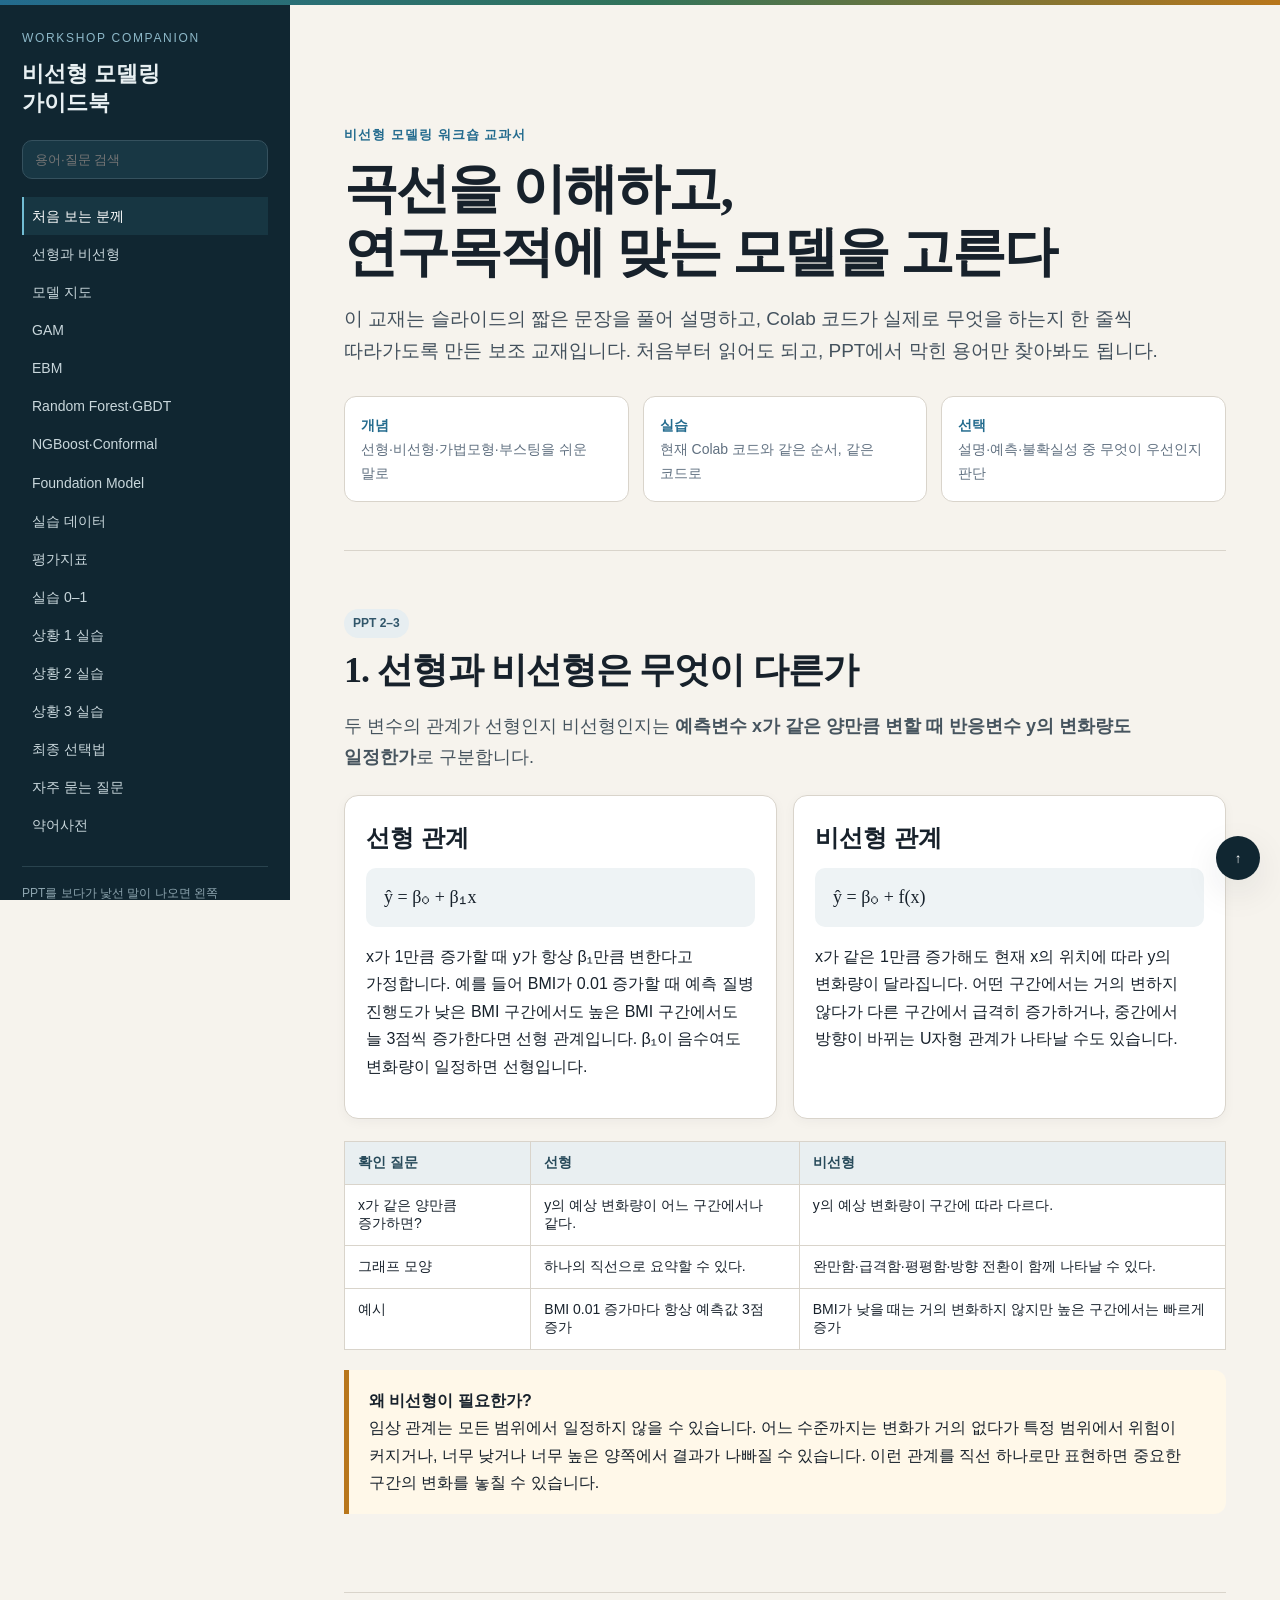
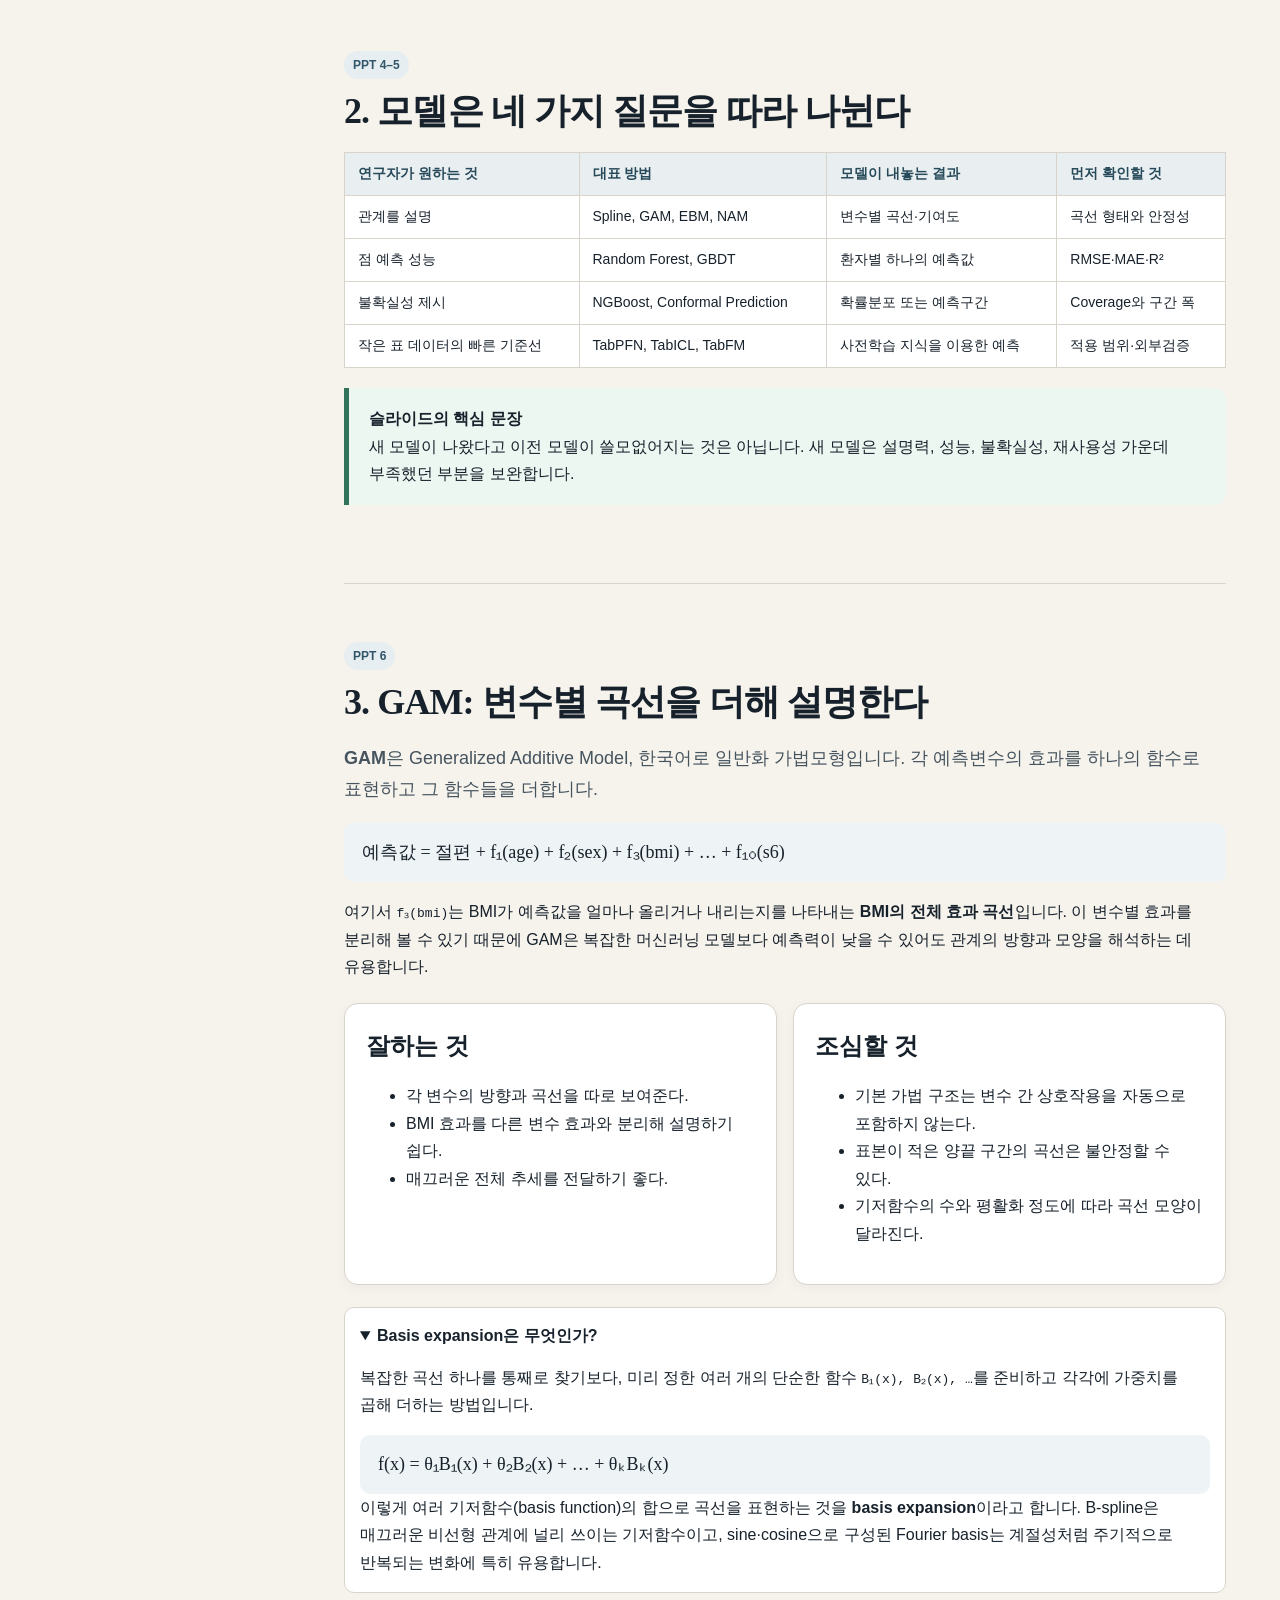
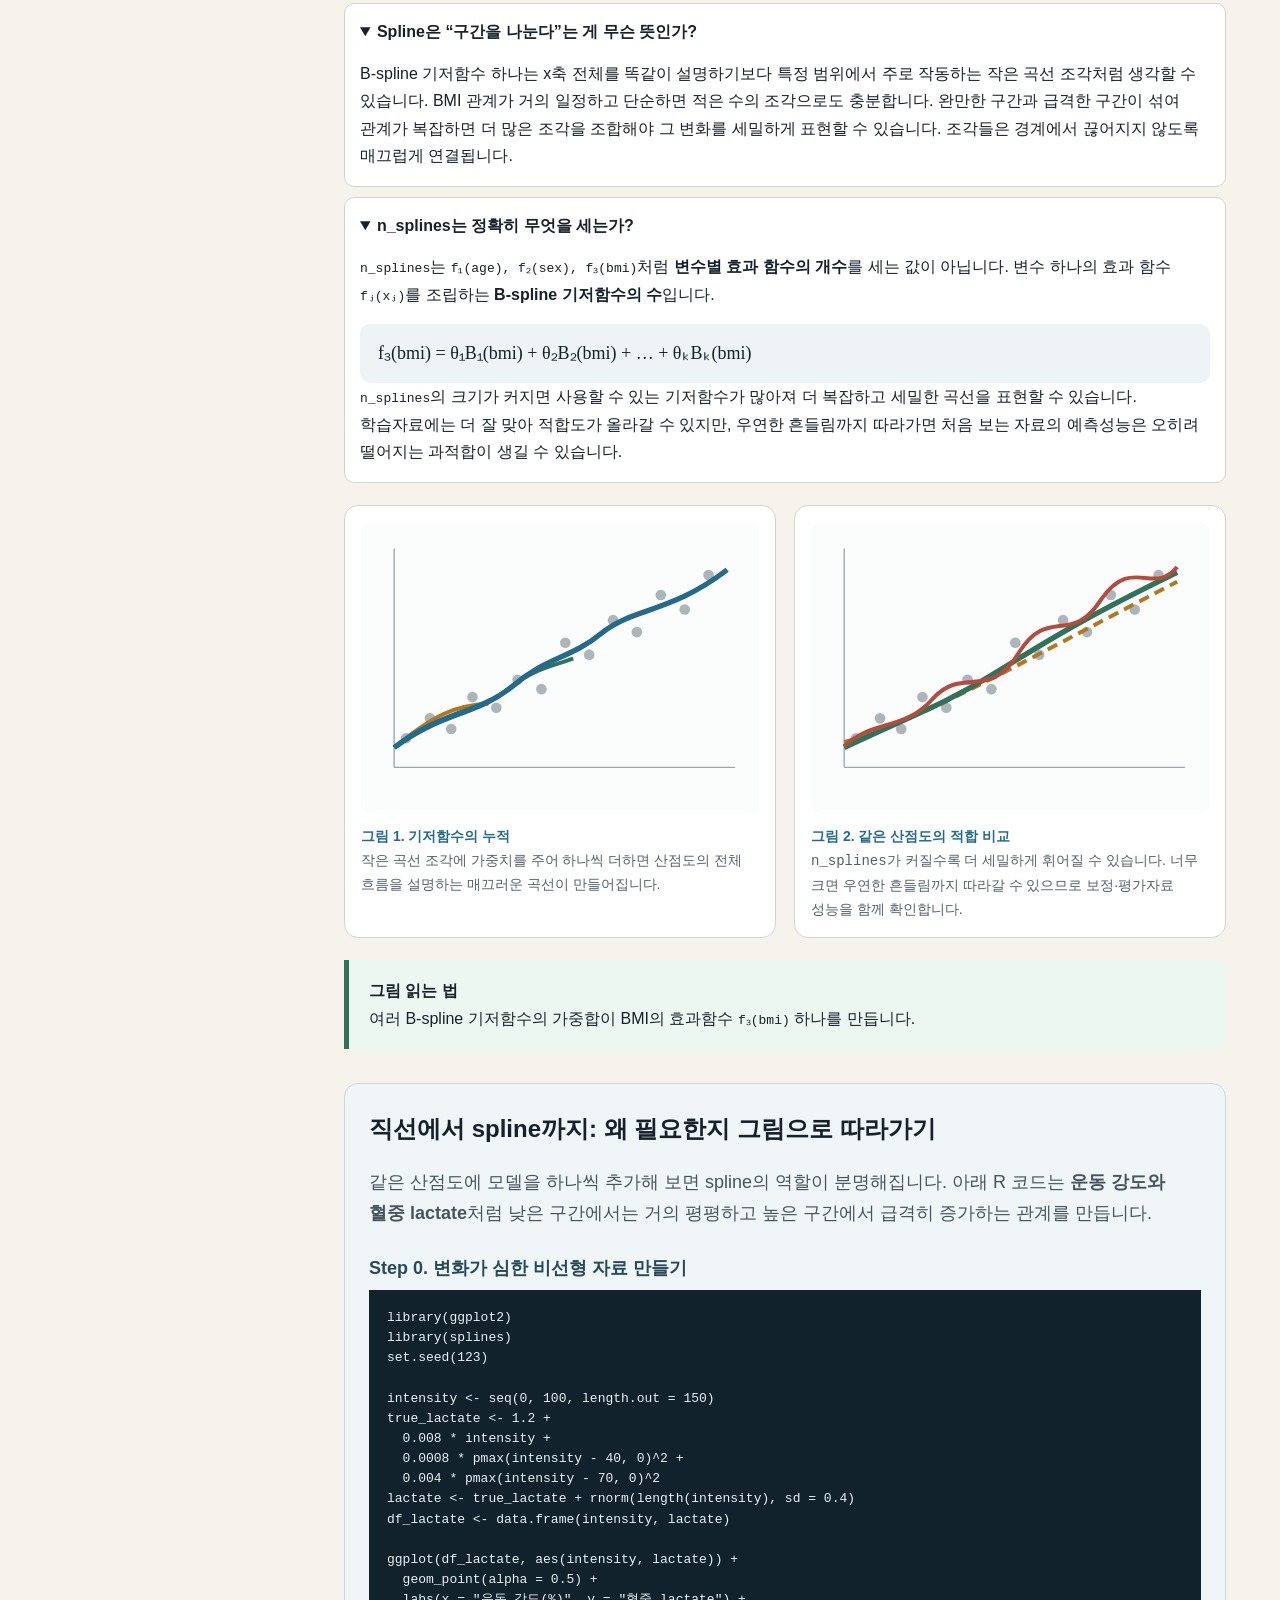
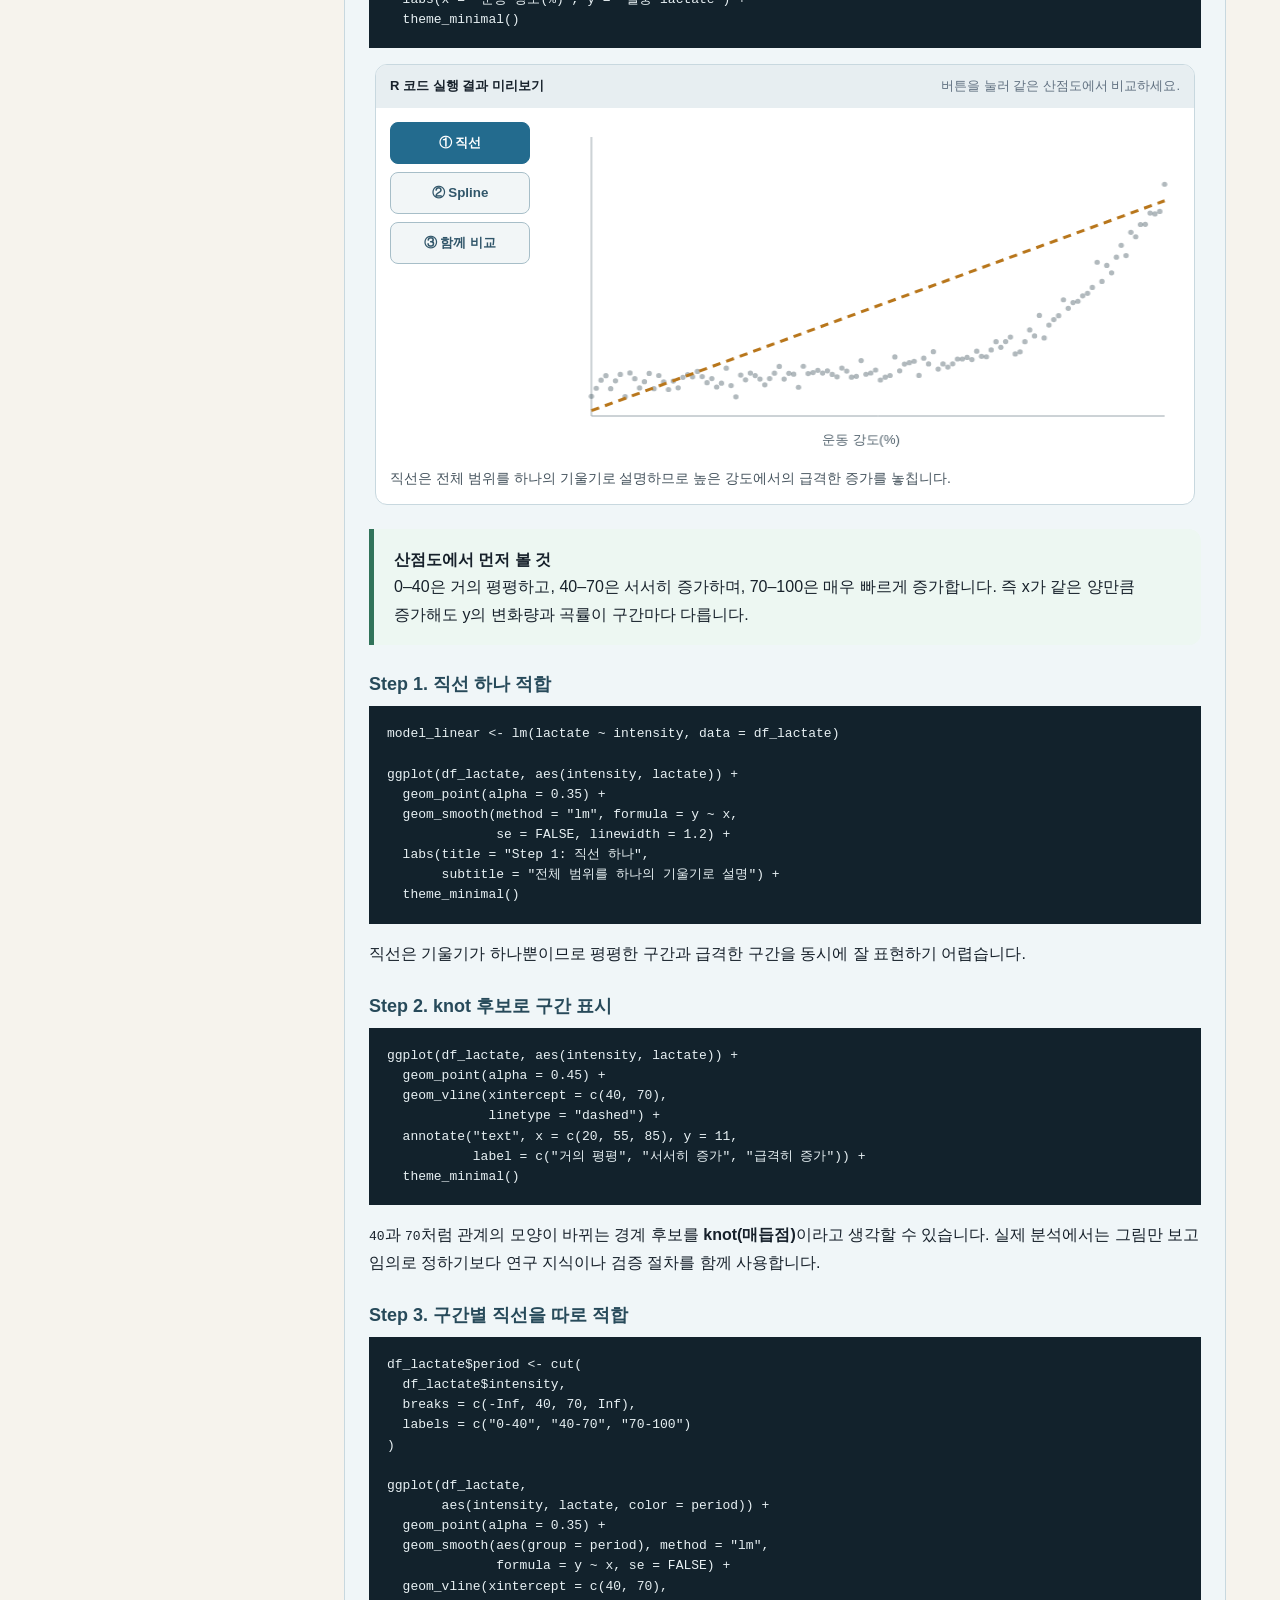
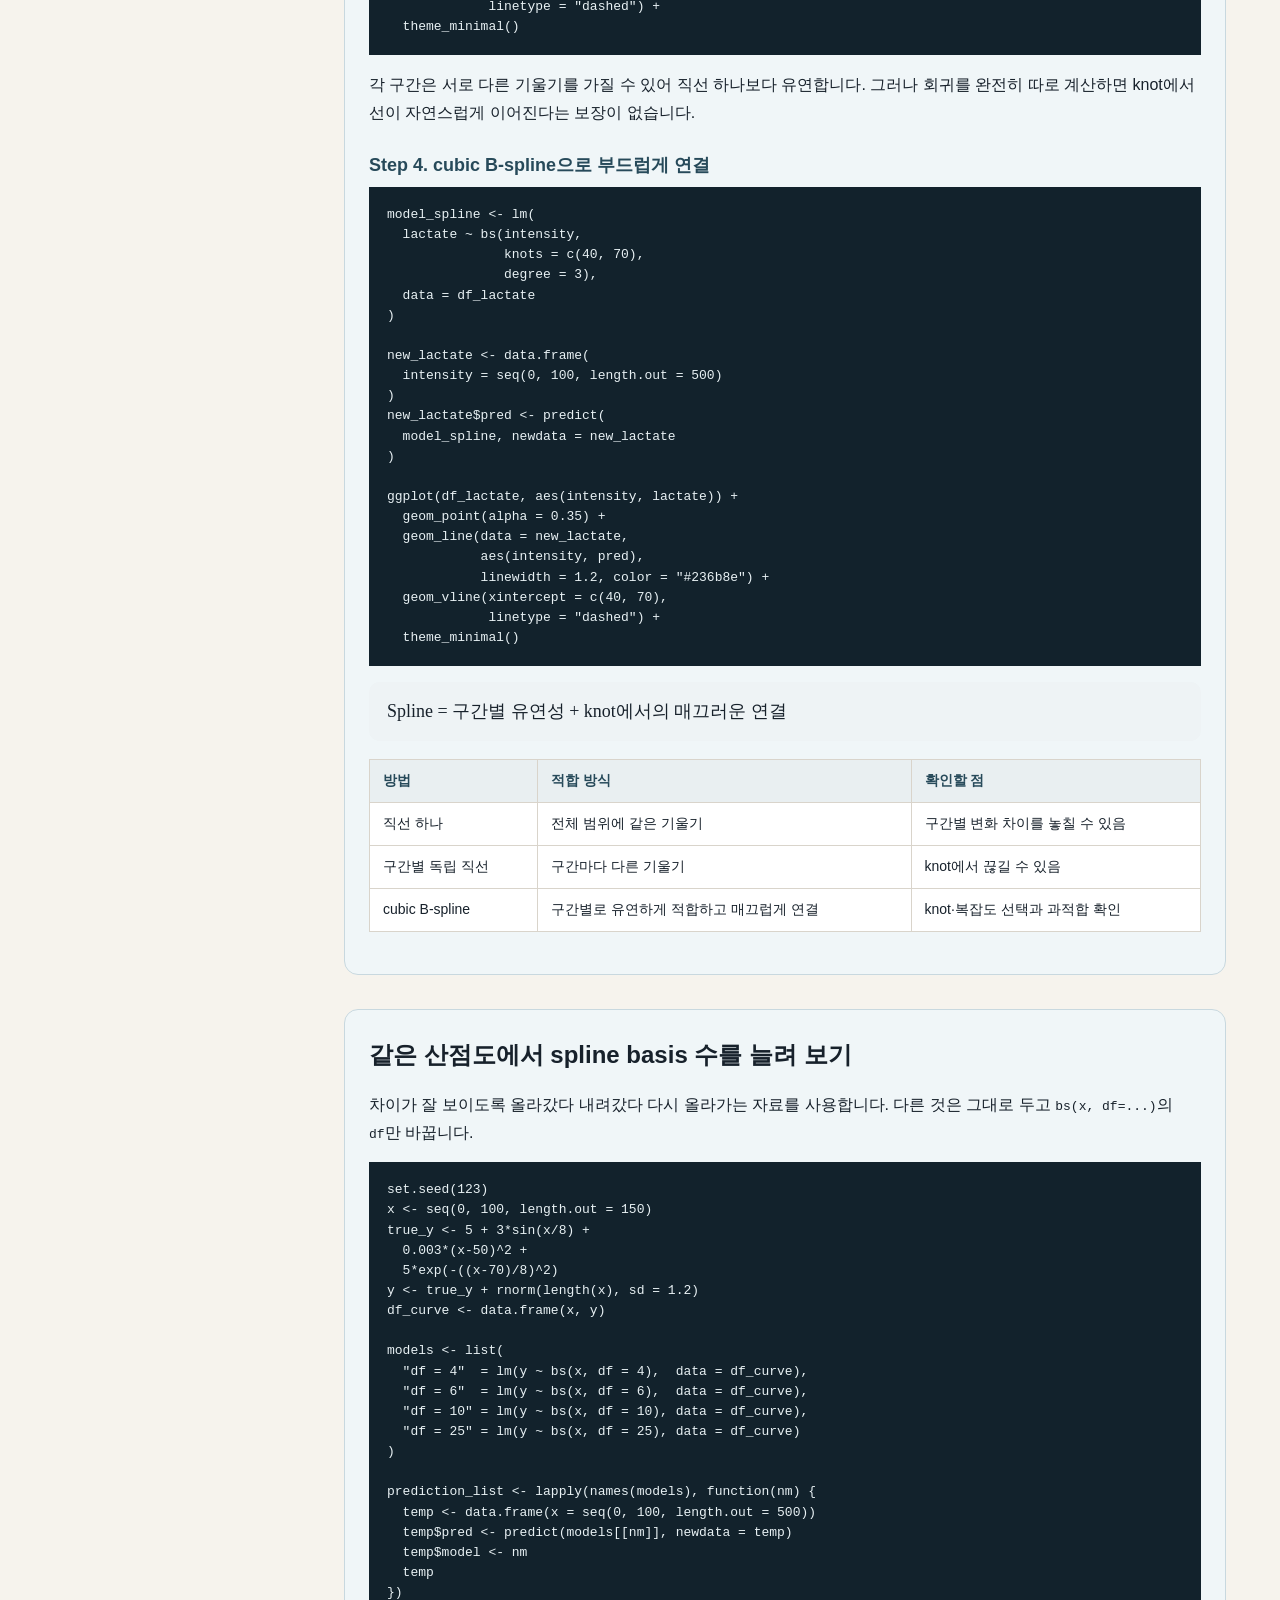
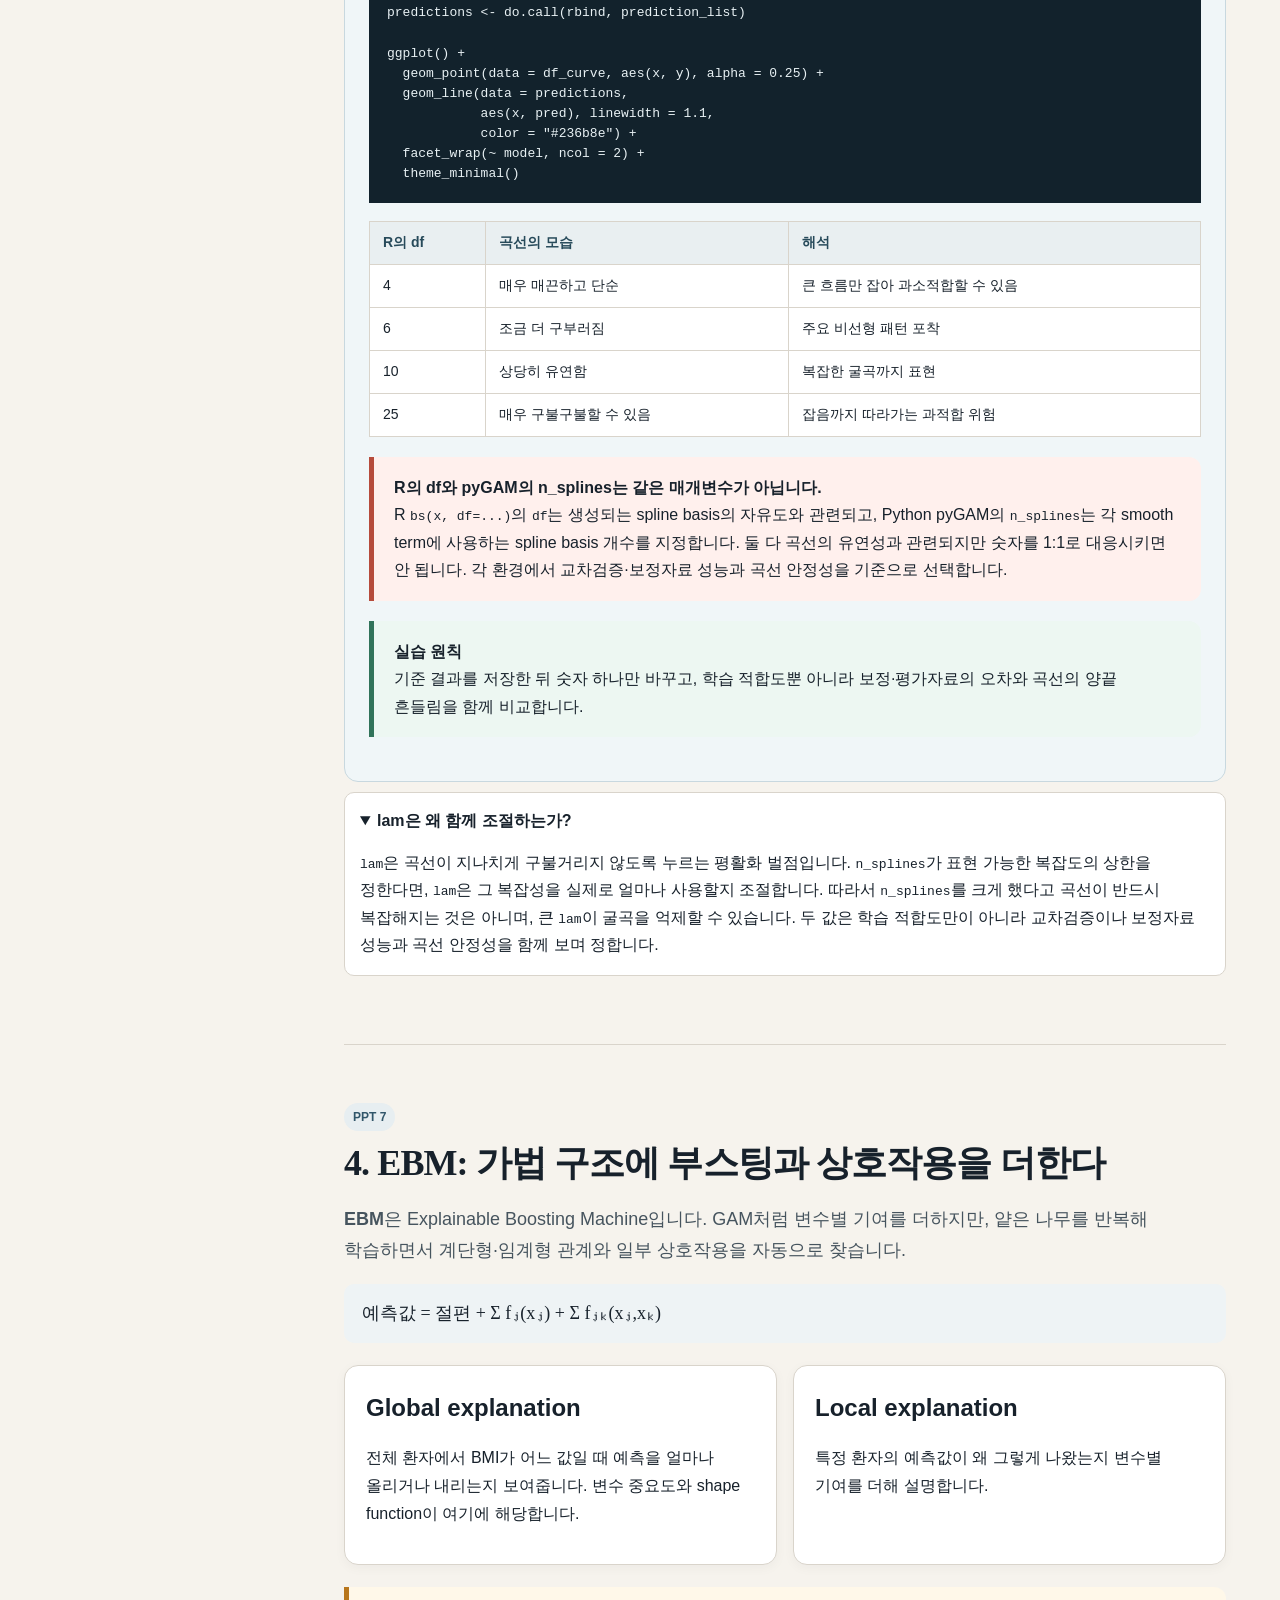
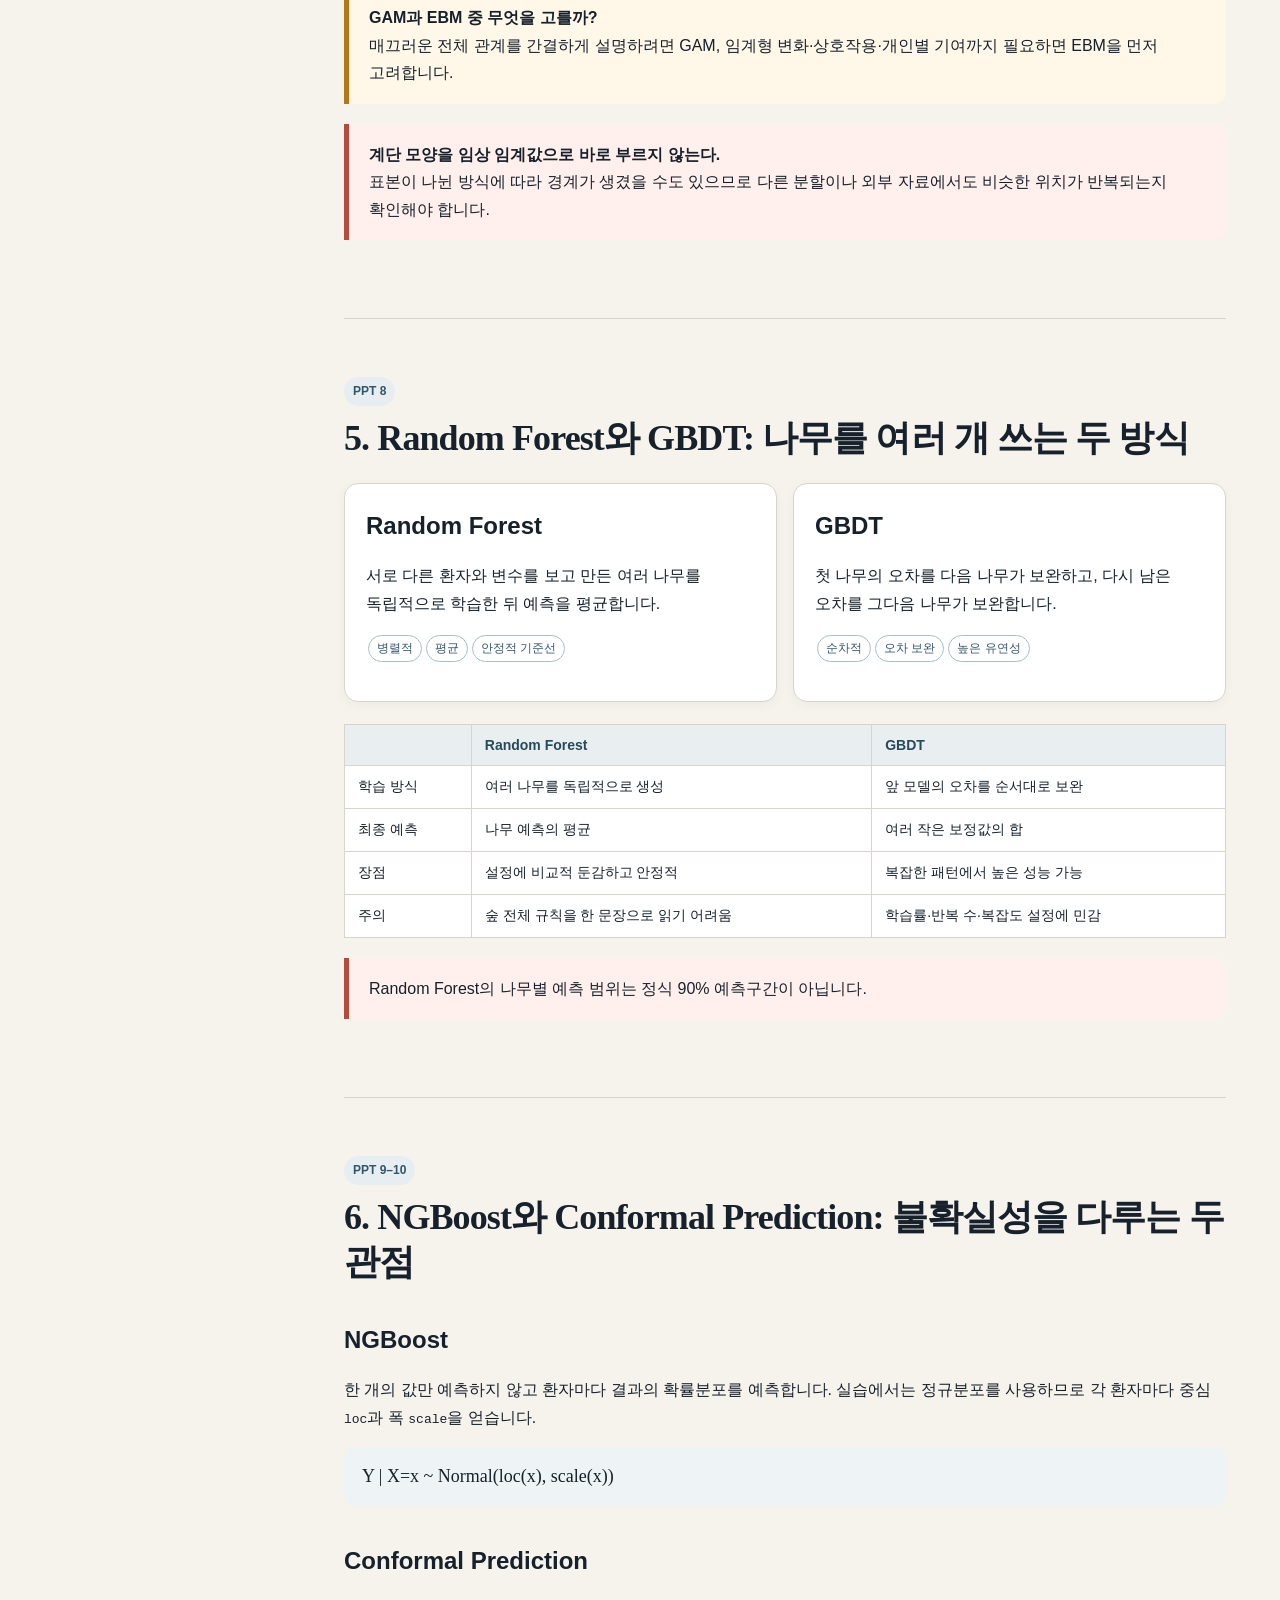
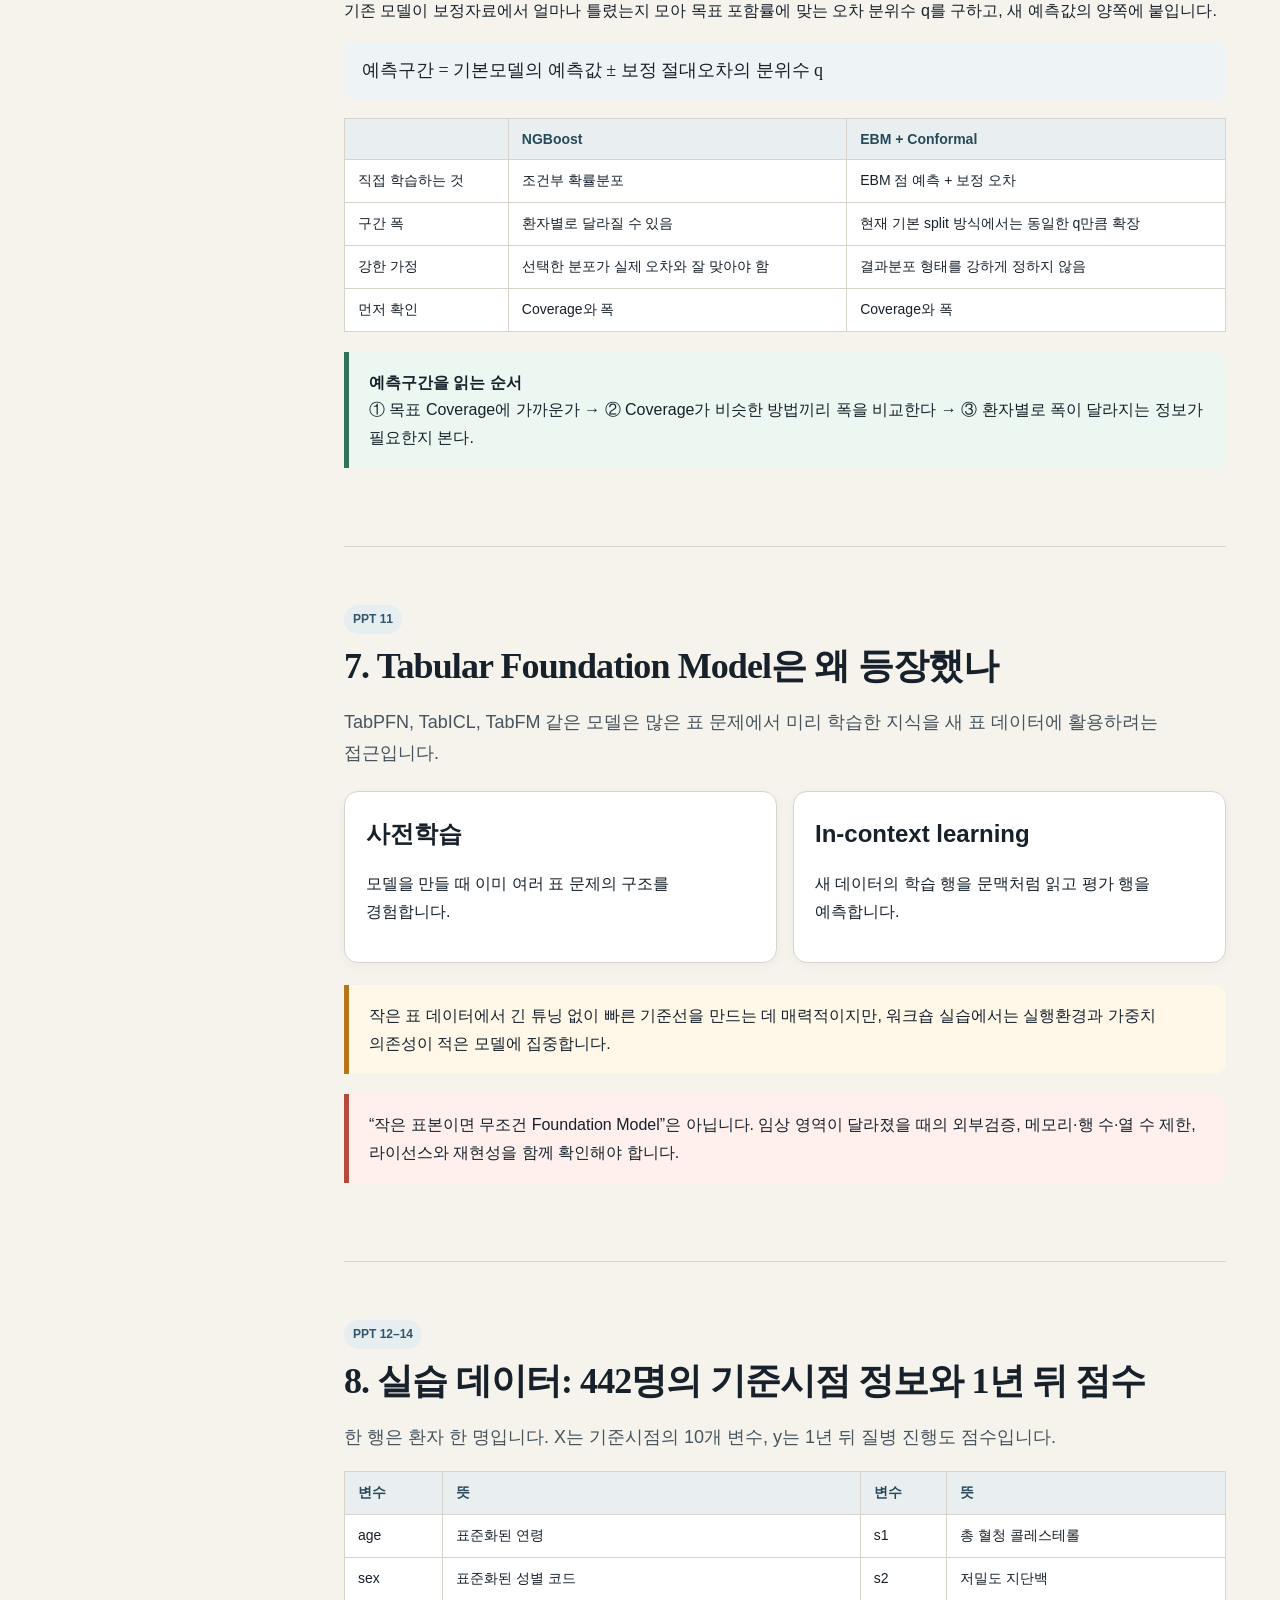
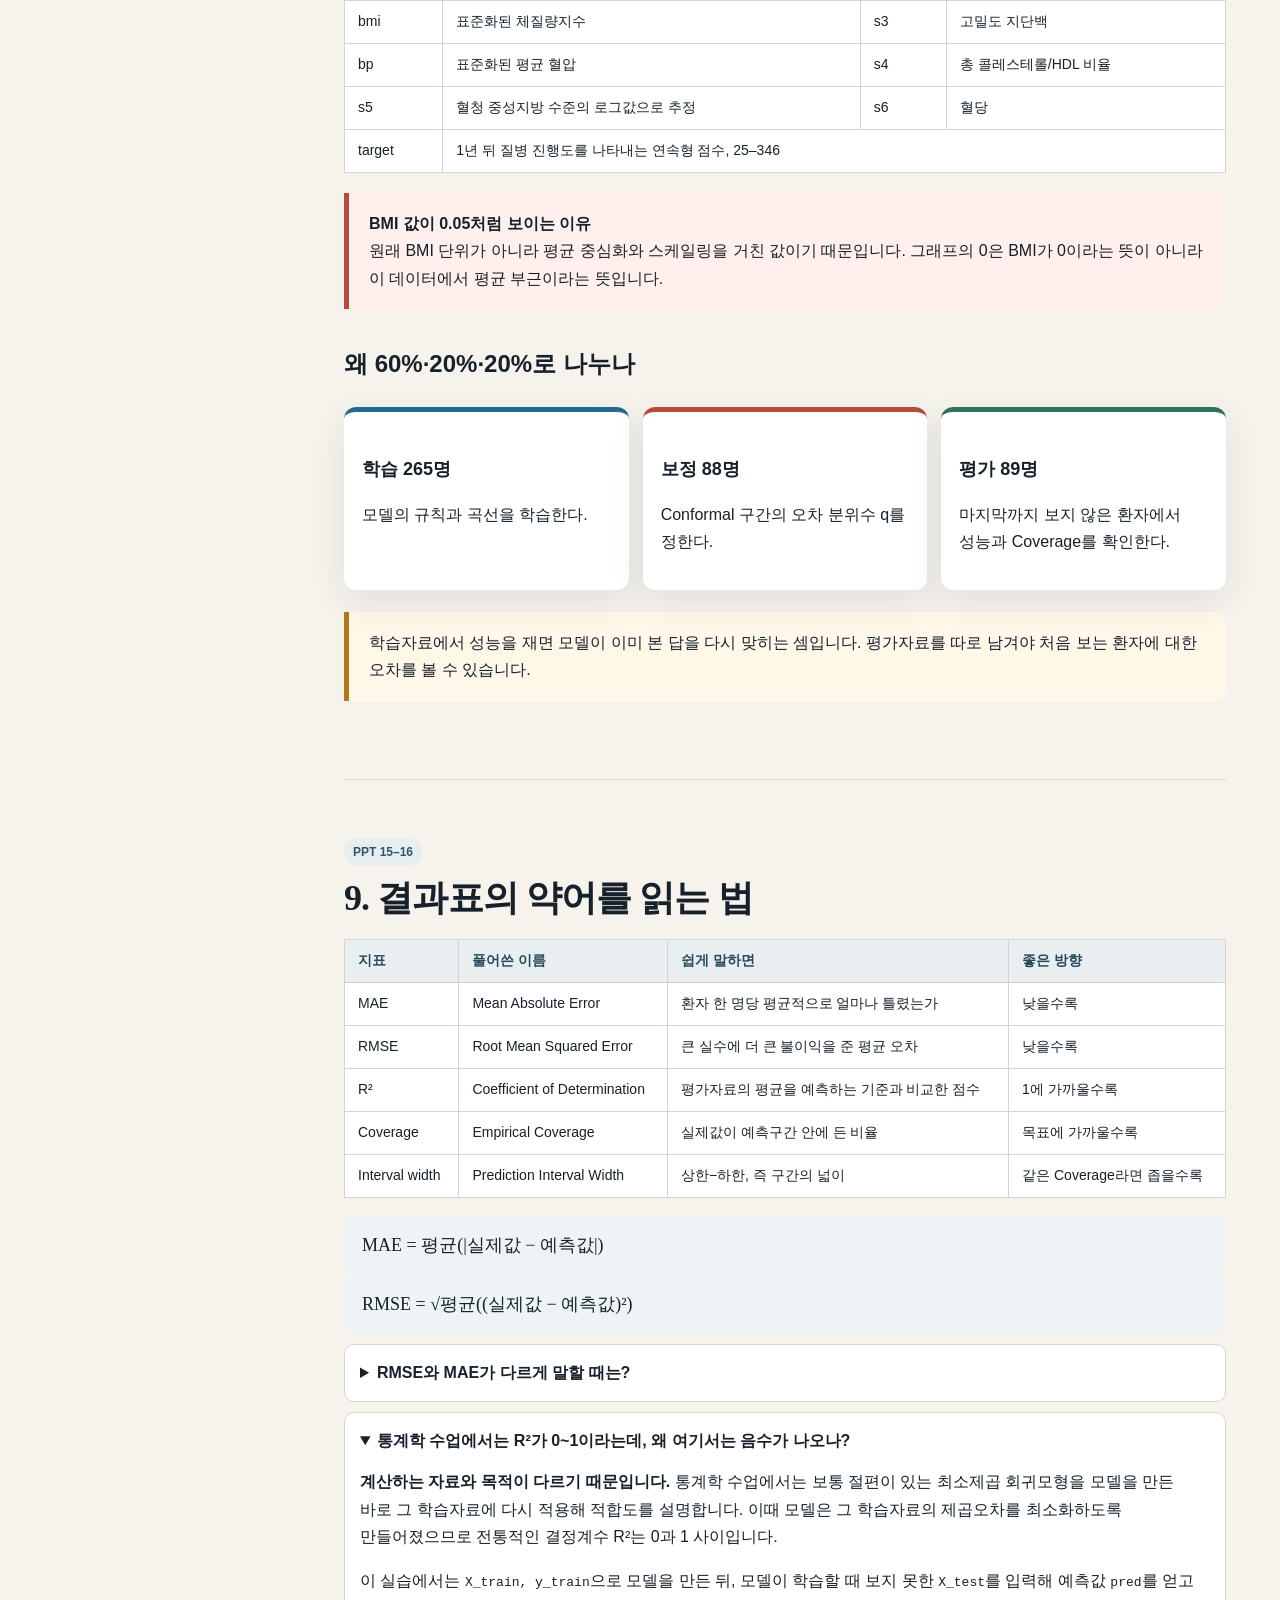
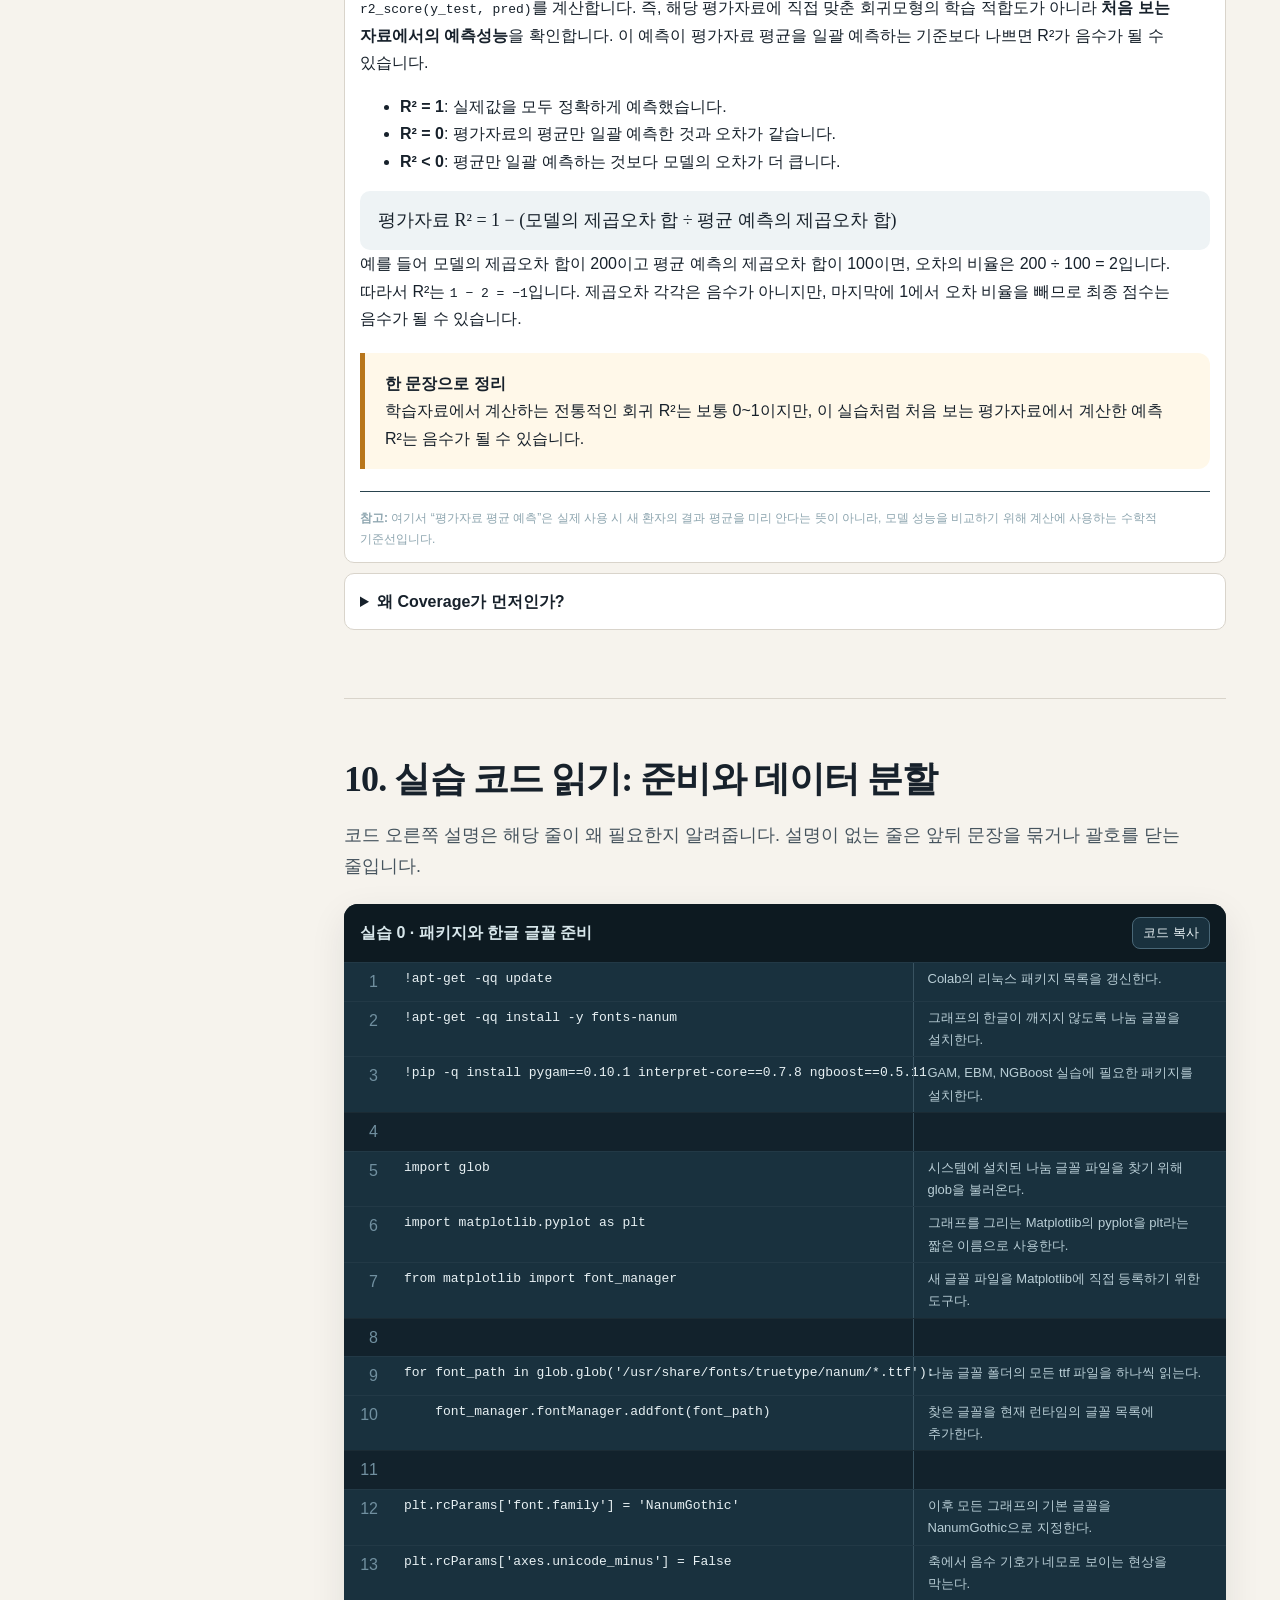
==== commit 7c8c6edb: "Fix placement of compact spline previews" ====
--- a/비선형모델링_워크샵_교과서.html
+++ b/비선형모델링_워크샵_교과서.html
@@ -2,20 +2,8 @@
 <style>
 /* 간결한 조작형 화면: 기존 R 단계별 코드는 숨기고 그래프에 집중 */
 
-<div class="r-mini-result">
-<div class="r-mini-head"><strong>R 코드 실행 결과 미리보기</strong><span>버튼을 눌러 같은 산점도에서 비교하세요.</span></div>
-<div class="r-mini-layout">
-<div class="r-mini-buttons"><button type="button" data-r1="linear" class="active">① 직선</button><button type="button" data-r1="spline">② Spline</button><button type="button" data-r1="both">③ 함께 비교</button></div>
-<canvas id="rMiniOne" width="620" height="330" aria-label="직선과 spline 비교 그래프"></canvas>
-</div><p id="rMiniOneText" class="r-mini-text">직선은 전체 범위를 하나의 기울기로 설명하므로 높은 강도에서의 급격한 증가를 놓칩니다.</p>
-</div>
-<style>
-.r-mini-result{max-width:820px;margin:14px auto 24px;background:#fff;border:1px solid #c8d8df;border-radius:12px;overflow:hidden}.r-mini-head{display:flex;justify-content:space-between;gap:12px;padding:10px 14px;background:#e7eef1;font-size:13px}.r-mini-head span{color:#607080}.r-mini-layout{display:grid;grid-template-columns:140px 1fr;gap:12px;padding:14px}.r-mini-buttons{display:flex;flex-direction:column;gap:8px}.r-mini-buttons button{padding:11px 8px;border:1px solid #a7bec8;border-radius:8px;background:#f2f6f7;color:#31566a;font-weight:700;cursor:pointer}.r-mini-buttons button.active{background:#236b8e;color:#fff;border-color:#236b8e}.r-mini-result canvas{display:block;width:100%;height:auto;max-height:330px}.r-mini-text{margin:0;padding:0 14px 14px;font-size:14px;color:#46545e}@media(max-width:650px){.r-mini-layout{grid-template-columns:1fr}.r-mini-buttons{flex-direction:row}.r-mini-buttons button{flex:1}.r-mini-head{display:block}.r-mini-head span{display:block;margin-top:3px}}
-</style>
-<script>
-(function(){const c=document.getElementById('rMiniOne');if(!c)return;const g=c.getContext('2d'),P=[];let z=123;function R(){z=(1664525*z+1013904223)>>>0;return z/4294967296}for(let i=0;i<120;i++){let x=i/119*100,y=1.2+.008*x+.0008*Math.max(x-40,0)**2+.004*Math.max(x-70,0)**2+(R()+R()+R()+R()-2)*.45;P.push({x,y})}const m={l:48,r:15,t:15,b:36},X=v=>m.l+v/100*(c.width-m.l-m.r),Y=v=>c.height-m.b-v/10.5*(c.height-m.t-m.b);function draw(type){g.clearRect(0,0,c.width,c.height);g.strokeStyle='#9aa6ad';g.beginPath();g.moveTo(m.l,m.t);g.lineTo(m.l,c.height-m.b);g.lineTo(c.width-m.r,c.height-m.b);g.stroke();P.forEach(p=>{g.fillStyle='rgba(70,88,98,.42)';g.beginPath();g.arc(X(p.x),Y(p.y),2.6,0,7);g.fill()});if(type!=='spline'){g.strokeStyle='#b8761b';g.lineWidth=3;g.setLineDash([8,6]);g.beginPath();g.moveTo(X(0),Y(.2));g.lineTo(X(100),Y(8.1));g.stroke();g.setLineDash([])}if(type!=='linear'){g.strokeStyle='#236b8e';g.lineWidth=4;g.beginPath();for(let i=0;i<=200;i++){let x=i/2,y=1.2+.008*x+.0008*Math.max(x-40,0)**2+.004*Math.max(x-70,0)**2;i?g.lineTo(X(x),Y(y)):g.moveTo(X(x),Y(y))}g.stroke()}g.fillStyle='#52626d';g.font='13px sans-serif';g.fillText('운동 강도(%)',c.width/2-38,c.height-8)}document.querySelectorAll('[data-r1]').forEach(b=>b.onclick=()=>{document.querySelectorAll('[data-r1]').forEach(v=>v.classList.toggle('active',v===b));draw(b.dataset.r1);document.getElementById('rMiniOneText').textContent=b.dataset.r1==='linear'?'직선은 전체 범위를 하나의 기울기로 설명하므로 높은 강도에서의 급격한 증가를 놓칩니다.':b.dataset.r1==='spline'?'Spline은 평평한 구간과 급격한 증가 구간을 서로 다르게 표현합니다.':'주황색 점선과 파란색 spline을 비교하면 직선이 놓치는 구간을 확인할 수 있습니다.'});draw('linear')})();
-</script>
-#spline-progress{display:none}
+
+
 #spline-live-lab{max-width:860px;margin:32px auto;padding:22px}
 #spline-live-lab .lead{font-size:16px;margin-bottom:16px}
 #spline-live-lab .sl-controls{grid-template-columns:1fr 1fr;gap:16px;margin:14px 0;padding:16px}
@@ -25,7 +13,7 @@
 #spline-live-lab #slReadout{max-width:760px;margin:12px auto 0;font-size:15px}
 #spline-live-lab .answer{max-width:760px;margin:16px auto 0}
 @media(max-width:650px){#spline-live-lab{padding:16px}#spline-live-lab .sl-controls{grid-template-columns:1fr}#spline-live-lab .sl-controls label:first-child,#spline-live-lab .sl-controls button{grid-column:auto}}
-</style>
+#spline-live-lab{display:none!important}#spline-progress{display:block!important}</style>
 
 <style>
 #spline-live-lab .sl-controls{display:grid;grid-template-columns:1fr 1fr 1fr auto;gap:14px;align-items:end;background:#fff;border:1px solid #d9d4cb;padding:16px;border-radius:12px;margin:18px 0}
@@ -108,17 +96,21 @@
   geom_point(alpha = 0.5) +
   labs(x = "운동 강도(%)", y = "혈중 lactate") +
   theme_minimal()</code></pre></div>
+<div class="r-mini-result">
+<div class="r-mini-head"><strong>R 코드 실행 결과 미리보기</strong><span>버튼을 눌러 같은 산점도에서 비교하세요.</span></div>
+<div class="r-mini-layout">
+<div class="r-mini-buttons"><button type="button" data-r1="linear" class="active">① 직선</button><button type="button" data-r1="spline">② Spline</button><button type="button" data-r1="both">③ 함께 비교</button></div>
+<canvas id="rMiniOne" width="620" height="330" aria-label="직선과 spline 비교 그래프"></canvas>
+</div><p id="rMiniOneText" class="r-mini-text">직선은 전체 범위를 하나의 기울기로 설명하므로 높은 강도에서의 급격한 증가를 놓칩니다.</p>
+</div>
+<style>
+.r-mini-result{max-width:820px;margin:14px auto 24px;background:#fff;border:1px solid #c8d8df;border-radius:12px;overflow:hidden}.r-mini-head{display:flex;justify-content:space-between;gap:12px;padding:10px 14px;background:#e7eef1;font-size:13px}.r-mini-head span{color:#607080}.r-mini-layout{display:grid;grid-template-columns:140px 1fr;gap:12px;padding:14px}.r-mini-buttons{display:flex;flex-direction:column;gap:8px}.r-mini-buttons button{padding:11px 8px;border:1px solid #a7bec8;border-radius:8px;background:#f2f6f7;color:#31566a;font-weight:700;cursor:pointer}.r-mini-buttons button.active{background:#236b8e;color:#fff;border-color:#236b8e}.r-mini-result canvas{display:block;width:100%;height:auto;max-height:330px}.r-mini-text{margin:0;padding:0 14px 14px;font-size:14px;color:#46545e}@media(max-width:650px){.r-mini-layout{grid-template-columns:1fr}.r-mini-buttons{flex-direction:row}.r-mini-buttons button{flex:1}.r-mini-head{display:block}.r-mini-head span{display:block;margin-top:3px}}
+</style>
+<script>
+(function(){const c=document.getElementById('rMiniOne');if(!c)return;const g=c.getContext('2d'),P=[];let z=123;function R(){z=(1664525*z+1013904223)>>>0;return z/4294967296}for(let i=0;i<120;i++){let x=i/119*100,y=1.2+.008*x+.0008*Math.max(x-40,0)**2+.004*Math.max(x-70,0)**2+(R()+R()+R()+R()-2)*.45;P.push({x,y})}const m={l:48,r:15,t:15,b:36},X=v=>m.l+v/100*(c.width-m.l-m.r),Y=v=>c.height-m.b-v/10.5*(c.height-m.t-m.b);function draw(type){g.clearRect(0,0,c.width,c.height);g.strokeStyle='#9aa6ad';g.beginPath();g.moveTo(m.l,m.t);g.lineTo(m.l,c.height-m.b);g.lineTo(c.width-m.r,c.height-m.b);g.stroke();P.forEach(p=>{g.fillStyle='rgba(70,88,98,.42)';g.beginPath();g.arc(X(p.x),Y(p.y),2.6,0,7);g.fill()});if(type!=='spline'){g.strokeStyle='#b8761b';g.lineWidth=3;g.setLineDash([8,6]);g.beginPath();g.moveTo(X(0),Y(.2));g.lineTo(X(100),Y(8.1));g.stroke();g.setLineDash([])}if(type!=='linear'){g.strokeStyle='#236b8e';g.lineWidth=4;g.beginPath();for(let i=0;i<=200;i++){let x=i/2,y=1.2+.008*x+.0008*Math.max(x-40,0)**2+.004*Math.max(x-70,0)**2;i?g.lineTo(X(x),Y(y)):g.moveTo(X(x),Y(y))}g.stroke()}g.fillStyle='#52626d';g.font='13px sans-serif';g.fillText('운동 강도(%)',c.width/2-38,c.height-8)}document.querySelectorAll('[data-r1]').forEach(b=>b.onclick=()=>{document.querySelectorAll('[data-r1]').forEach(v=>v.classList.toggle('active',v===b));draw(b.dataset.r1);document.getElementById('rMiniOneText').textContent=b.dataset.r1==='linear'?'직선은 전체 범위를 하나의 기울기로 설명하므로 높은 강도에서의 급격한 증가를 놓칩니다.':b.dataset.r1==='spline'?'Spline은 평평한 구간과 급격한 증가 구간을 서로 다르게 표현합니다.':'주황색 점선과 파란색 spline을 비교하면 직선이 놓치는 구간을 확인할 수 있습니다.'});draw('linear')})();
+</script>
 <div class="answer"><strong>산점도에서 먼저 볼 것</strong><br>0–40은 거의 평평하고, 40–70은 서서히 증가하며, 70–100은 매우 빠르게 증가합니다. 즉 x가 같은 양만큼 증가해도 y의 변화량과 곡률이 구간마다 다릅니다.</div>
-<div class="r-mini-result">
-<div class="r-mini-head"><strong>R 코드 실행 결과 미리보기</strong><span>basis 수를 하나씩 눌러 곡선의 변화를 확인하세요.</span></div>
-<div class="r-mini-layout">
-<div class="r-mini-buttons"><button type="button" data-r2="4" class="active">basis 4개</button><button type="button" data-r2="6">basis 6개</button><button type="button" data-r2="9">basis 9개</button><button type="button" data-r2="12">basis 12개</button></div>
-<canvas id="rMiniTwo" width="620" height="330" aria-label="spline basis 수에 따른 곡선 비교"></canvas>
-</div><p id="rMiniTwoText" class="r-mini-text">basis 4개: 전체 흐름은 보이지만 급격한 증가 구간을 단순하게 표현합니다.</p>
-</div>
-<script>
-(function(){const c=document.getElementById('rMiniTwo');if(!c)return;const g=c.getContext('2d'),P=[];let z=321;function R(){z=(1664525*z+1013904223)>>>0;return z/4294967296}for(let i=0;i<120;i++){let x=i/119*100,y=1.2+.008*x+.0008*Math.max(x-40,0)**2+.004*Math.max(x-70,0)**2+(R()+R()+R()+R()-2)*.48;P.push({x,y})}const m={l:48,r:15,t:15,b:36},X=v=>m.l+v/100*(c.width-m.l-m.r),Y=v=>c.height-m.b-v/10.5*(c.height-m.t-m.b);function estimate(x,k){let h=82/k,sw=0,sy=0;P.forEach(p=>{let w=Math.exp(-.5*((p.x-x)/h)**2);sw+=w;sy+=w*p.y});return sy/sw}function draw(k){g.clearRect(0,0,c.width,c.height);g.strokeStyle='#9aa6ad';g.beginPath();g.moveTo(m.l,m.t);g.lineTo(m.l,c.height-m.b);g.lineTo(c.width-m.r,c.height-m.b);g.stroke();P.forEach(p=>{g.fillStyle='rgba(70,88,98,.40)';g.beginPath();g.arc(X(p.x),Y(p.y),2.6,0,7);g.fill()});g.strokeStyle=k===4?'#b8761b':k===12?'#b64b3b':'#236b8e';g.lineWidth=4;g.beginPath();for(let i=0;i<=200;i++){let x=i/2,y=estimate(x,k);i?g.lineTo(X(x),Y(y)):g.moveTo(X(x),Y(y))}g.stroke();g.fillStyle='#52626d';g.font='13px sans-serif';g.fillText('운동 강도(%)',c.width/2-38,c.height-8)}document.querySelectorAll('[data-r2]').forEach(b=>b.onclick=()=>{document.querySelectorAll('[data-r2]').forEach(v=>v.classList.toggle('active',v===b));let k=+b.dataset.r2;draw(k);document.getElementById('rMiniTwoText').textContent=k<=4?'basis 4개: 전체 흐름은 보이지만 급격한 증가 구간을 단순하게 표현합니다.':k>=12?'basis 12개: 더 세밀하게 따라가지만 작은 흔들림까지 반영할 수 있습니다.':'basis '+k+'개: 평평한 구간과 급격한 구간을 비교적 균형 있게 표현합니다.'});draw(4)})();
-</script>
+
 
 
 <div class="tune-card"><h4>Step 1. 직선 하나 적합</h4><pre class="tune-code"><code>model_linear &lt;- lm(lactate ~ intensity, data = df_lactate)
@@ -417,7 +409,17 @@
 ax.set_ylabel('예측 질병 진행도')
 ax.legend()
 ax.grid(alpha=0.2)
-plt.show()</code></pre></div><div class="checklist"><strong>결과 기록 예시</strong><ul><li><code>n_splines=15, lam=1</code>: 곡선이 세밀하지만 양끝의 흔들림이 커졌다.</li><li><code>n_splines=8, lam=10</code>: 주요 증가 추세가 유지되고 비교적 안정적이었다.</li><li><code>interactions=10</code>: 평가 성능을 따로 확인해야 하며, 곡선이 복잡해졌다는 이유만으로 더 좋은 설명이라고 할 수 없다.</li></ul></div><div class="warn"><strong>해석 주의</strong><br>이 그래프는 BMI만 바꾸고 다른 변수는 중앙값으로 고정한 조건부 예측곡선입니다. <code>n_splines</code>를 늘려 새로 생긴 꺾임을 임상 임계값이라고 바로 해석하지 마세요. 다른 데이터 분할에서도 같은 위치가 반복되는지 확인해야 합니다.</div></div></section>
+plt.show()</code></pre></div>
+<div class="r-mini-result">
+<div class="r-mini-head"><strong>R 코드 실행 결과 미리보기</strong><span>basis 수를 하나씩 눌러 곡선의 변화를 확인하세요.</span></div>
+<div class="r-mini-layout">
+<div class="r-mini-buttons"><button type="button" data-r2="4" class="active">basis 4개</button><button type="button" data-r2="6">basis 6개</button><button type="button" data-r2="9">basis 9개</button><button type="button" data-r2="12">basis 12개</button></div>
+<canvas id="rMiniTwo" width="620" height="330" aria-label="spline basis 수에 따른 곡선 비교"></canvas>
+</div><p id="rMiniTwoText" class="r-mini-text">basis 4개: 전체 흐름은 보이지만 급격한 증가 구간을 단순하게 표현합니다.</p>
+</div>
+<script>
+(function(){const c=document.getElementById('rMiniTwo');if(!c)return;const g=c.getContext('2d'),P=[];let z=321;function R(){z=(1664525*z+1013904223)>>>0;return z/4294967296}for(let i=0;i<120;i++){let x=i/119*100,y=1.2+.008*x+.0008*Math.max(x-40,0)**2+.004*Math.max(x-70,0)**2+(R()+R()+R()+R()-2)*.48;P.push({x,y})}const m={l:48,r:15,t:15,b:36},X=v=>m.l+v/100*(c.width-m.l-m.r),Y=v=>c.height-m.b-v/10.5*(c.height-m.t-m.b);function estimate(x,k){let h=82/k,sw=0,sy=0;P.forEach(p=>{let w=Math.exp(-.5*((p.x-x)/h)**2);sw+=w;sy+=w*p.y});return sy/sw}function draw(k){g.clearRect(0,0,c.width,c.height);g.strokeStyle='#9aa6ad';g.beginPath();g.moveTo(m.l,m.t);g.lineTo(m.l,c.height-m.b);g.lineTo(c.width-m.r,c.height-m.b);g.stroke();P.forEach(p=>{g.fillStyle='rgba(70,88,98,.40)';g.beginPath();g.arc(X(p.x),Y(p.y),2.6,0,7);g.fill()});g.strokeStyle=k===4?'#b8761b':k===12?'#b64b3b':'#236b8e';g.lineWidth=4;g.beginPath();for(let i=0;i<=200;i++){let x=i/2,y=estimate(x,k);i?g.lineTo(X(x),Y(y)):g.moveTo(X(x),Y(y))}g.stroke();g.fillStyle='#52626d';g.font='13px sans-serif';g.fillText('운동 강도(%)',c.width/2-38,c.height-8)}document.querySelectorAll('[data-r2]').forEach(b=>b.onclick=()=>{document.querySelectorAll('[data-r2]').forEach(v=>v.classList.toggle('active',v===b));let k=+b.dataset.r2;draw(k);document.getElementById('rMiniTwoText').textContent=k<=4?'basis 4개: 전체 흐름은 보이지만 급격한 증가 구간을 단순하게 표현합니다.':k>=12?'basis 12개: 더 세밀하게 따라가지만 작은 흔들림까지 반영할 수 있습니다.':'basis '+k+'개: 평평한 구간과 급격한 구간을 비교적 균형 있게 표현합니다.'});draw(4)})();
+</script><div class="checklist"><strong>결과 기록 예시</strong><ul><li><code>n_splines=15, lam=1</code>: 곡선이 세밀하지만 양끝의 흔들림이 커졌다.</li><li><code>n_splines=8, lam=10</code>: 주요 증가 추세가 유지되고 비교적 안정적이었다.</li><li><code>interactions=10</code>: 평가 성능을 따로 확인해야 하며, 곡선이 복잡해졌다는 이유만으로 더 좋은 설명이라고 할 수 없다.</li></ul></div><div class="warn"><strong>해석 주의</strong><br>이 그래프는 BMI만 바꾸고 다른 변수는 중앙값으로 고정한 조건부 예측곡선입니다. <code>n_splines</code>를 늘려 새로 생긴 꺾임을 임상 임계값이라고 바로 해석하지 마세요. 다른 데이터 분할에서도 같은 위치가 반복되는지 확인해야 합니다.</div></div></section>
 
 <section data-search id="case2"><span class="ppt">PPT 18 · 상황 2</span><h2>12. 상황 2 실습: 신규 환자의 예측오차를 줄인다</h2><p class="lead">설명보다 오차 최소화가 우선이므로 EBM, GBDT, Random Forest를 동일한 평가자료에서 비교합니다.</p><div class="code-card">
       <div class="code-head"><strong>실습 3 · EBM, GBDT, Random Forest 점 예측 비교</strong><button class="copy" data-copy="rf = RandomForestRegressor(
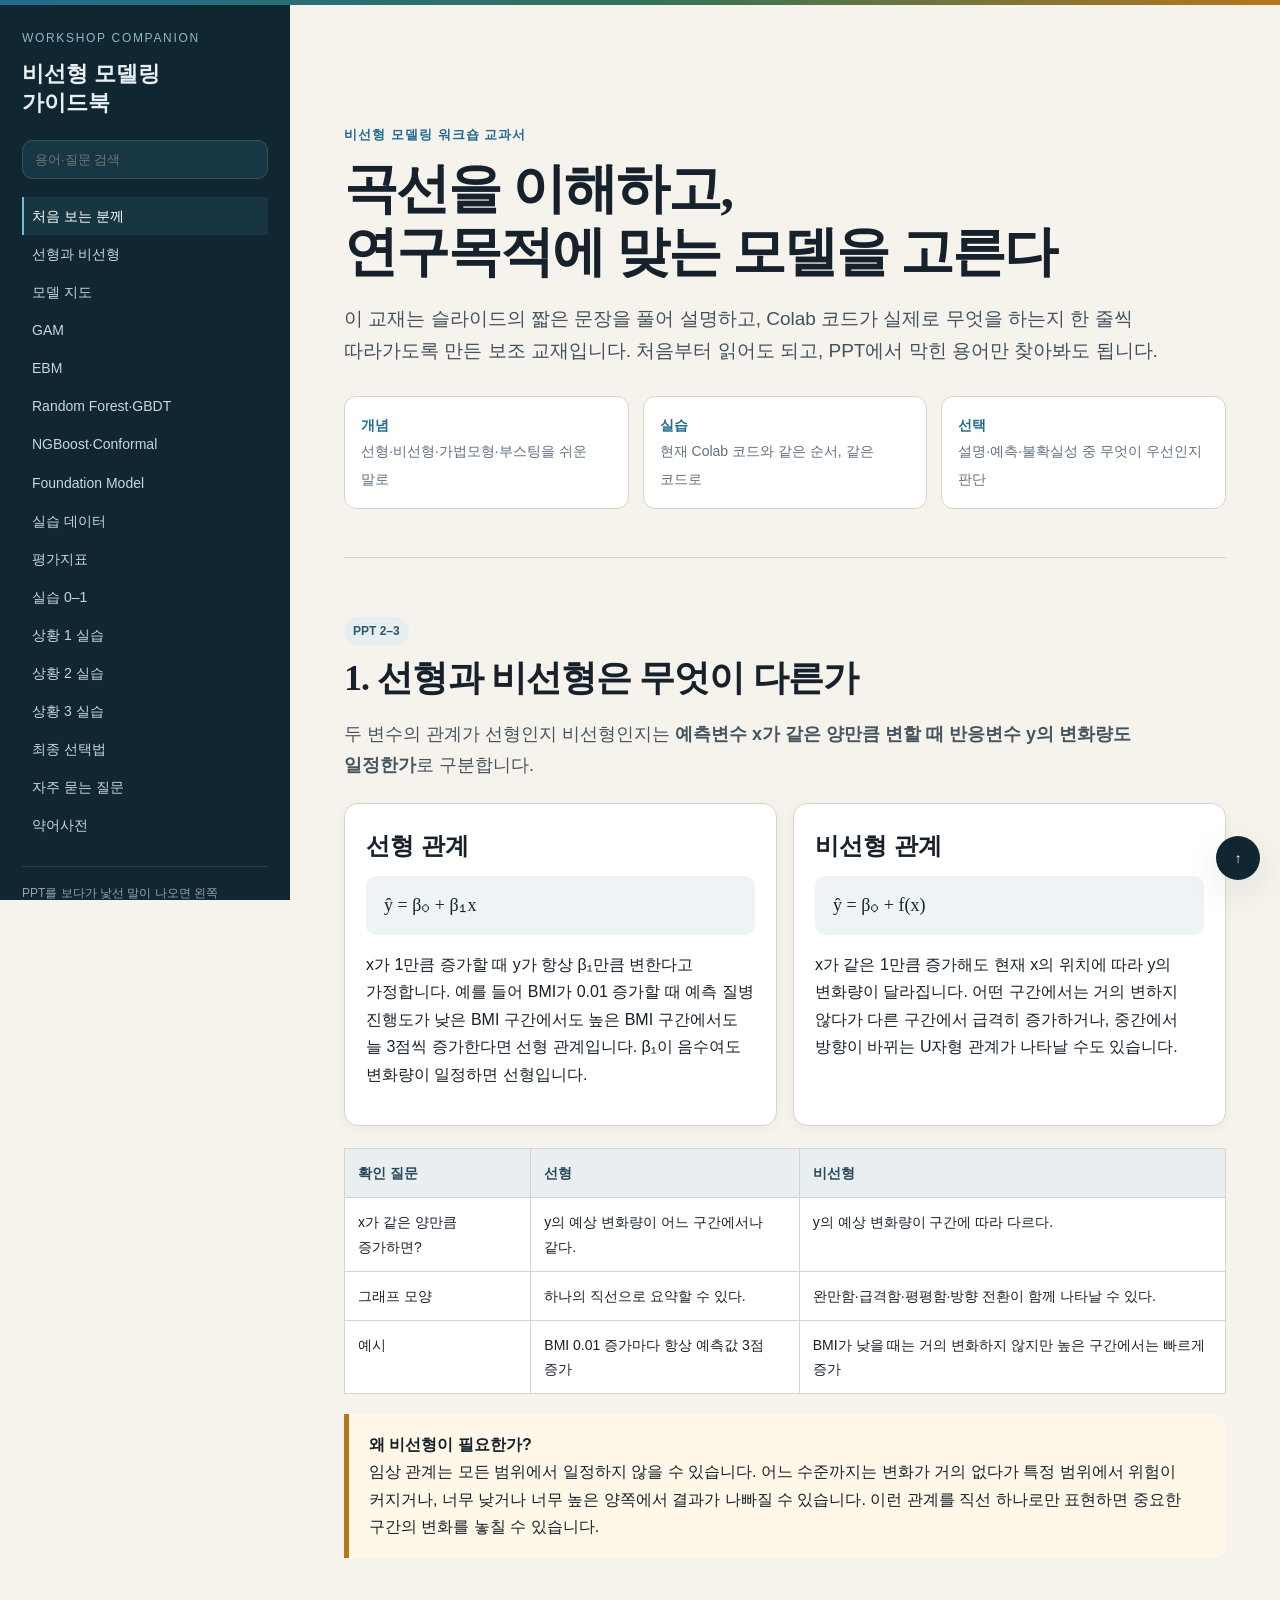
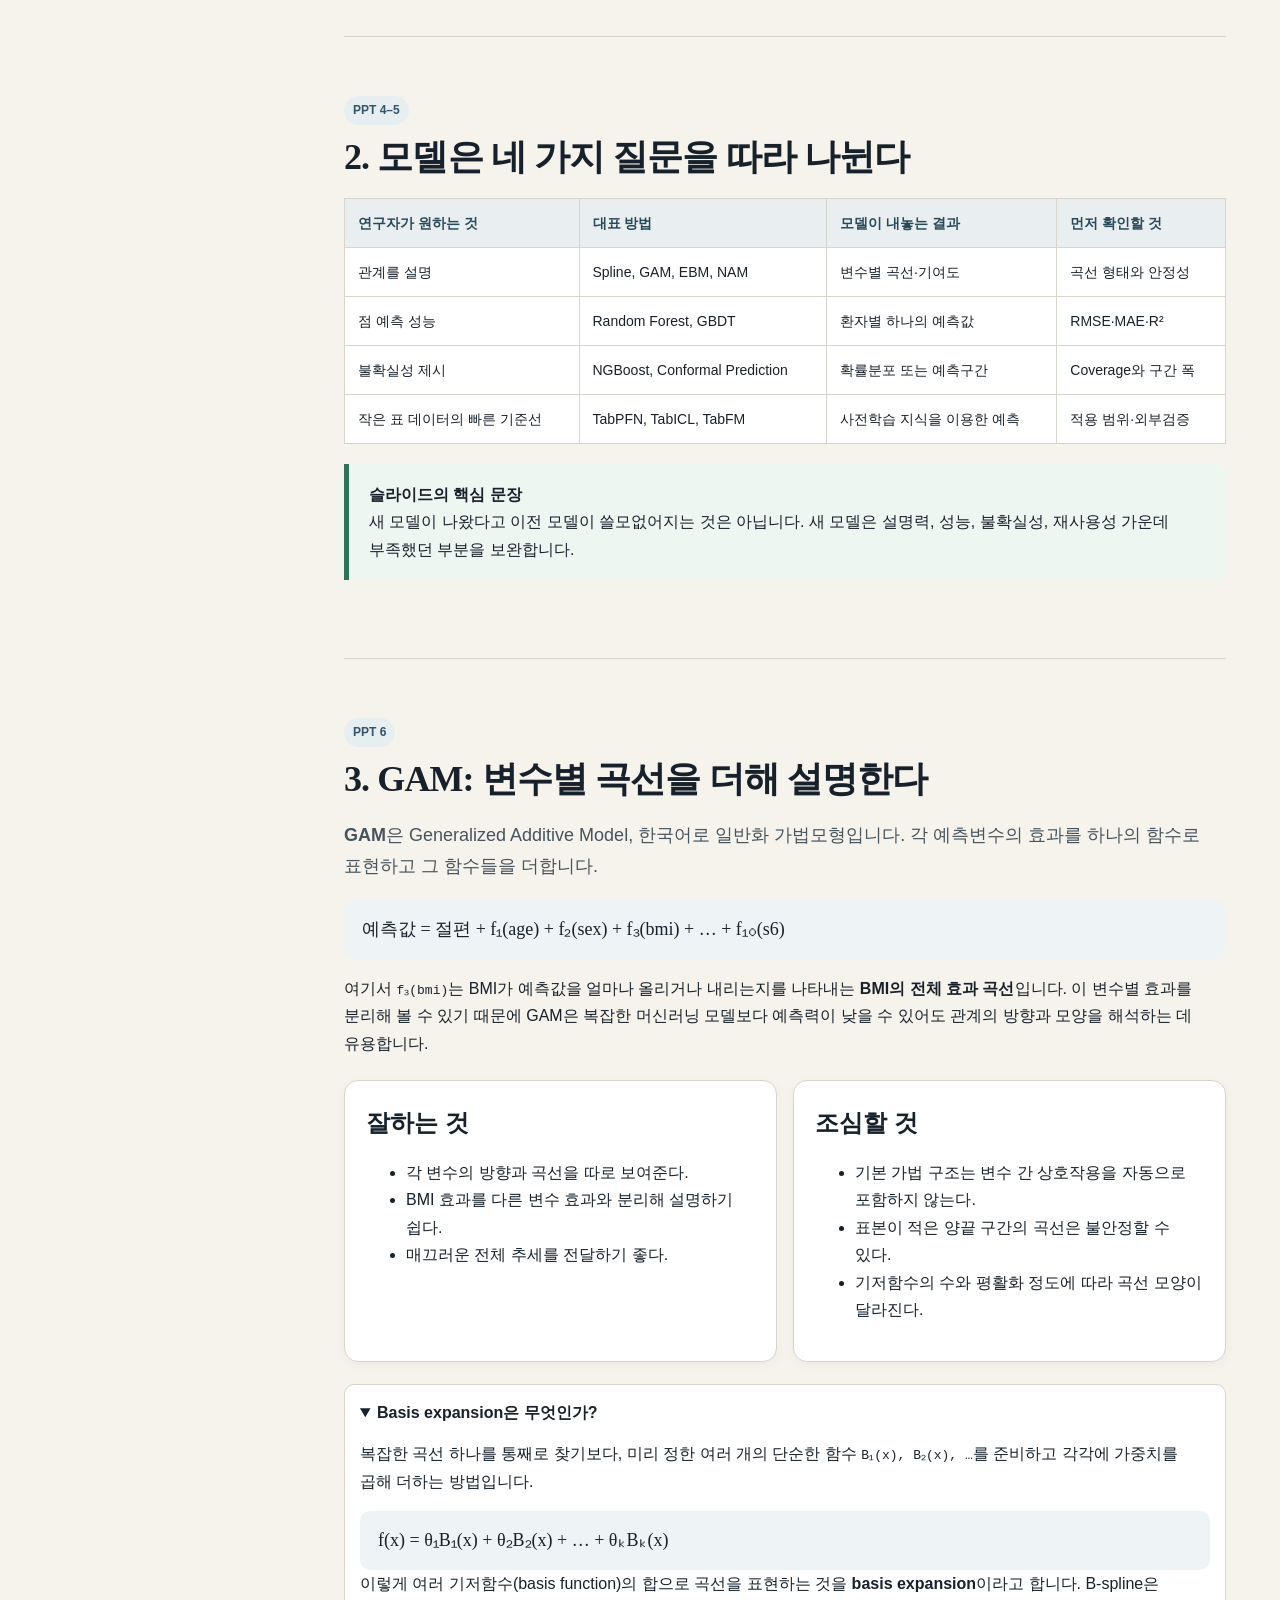
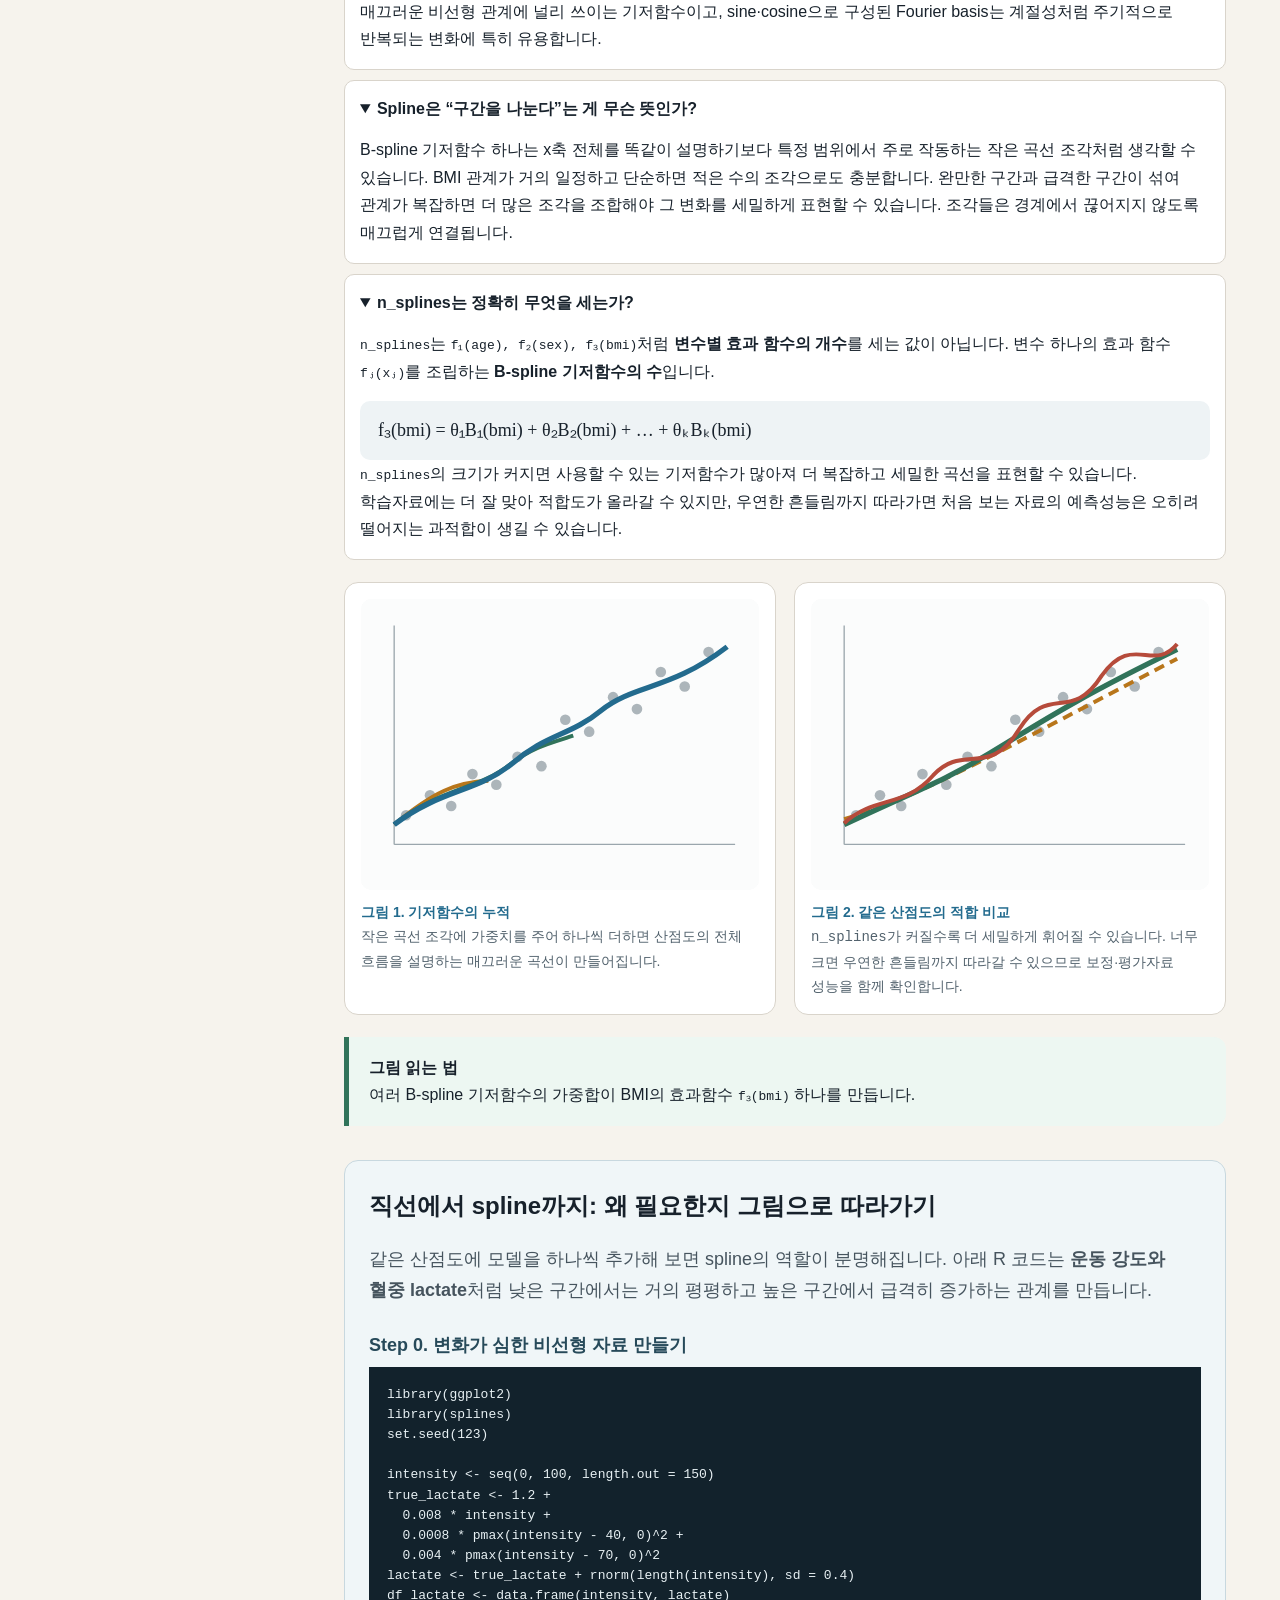
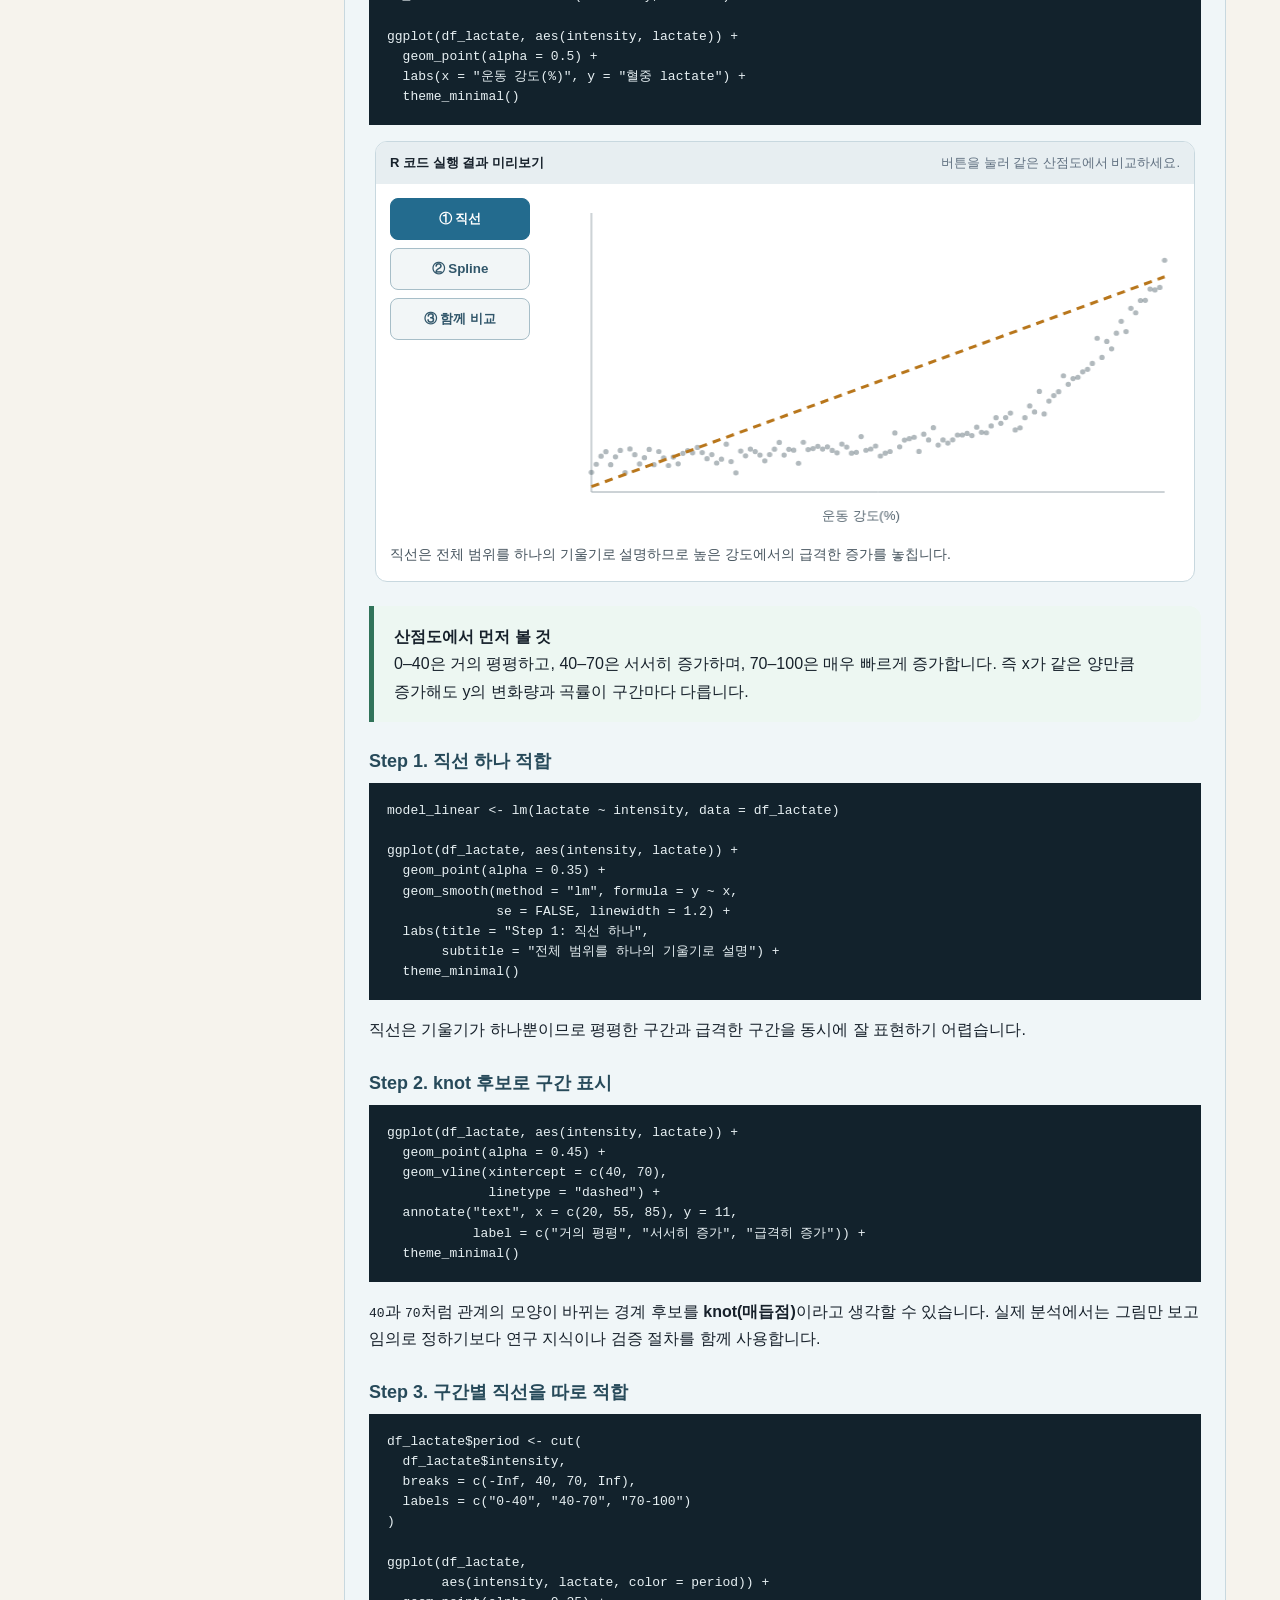
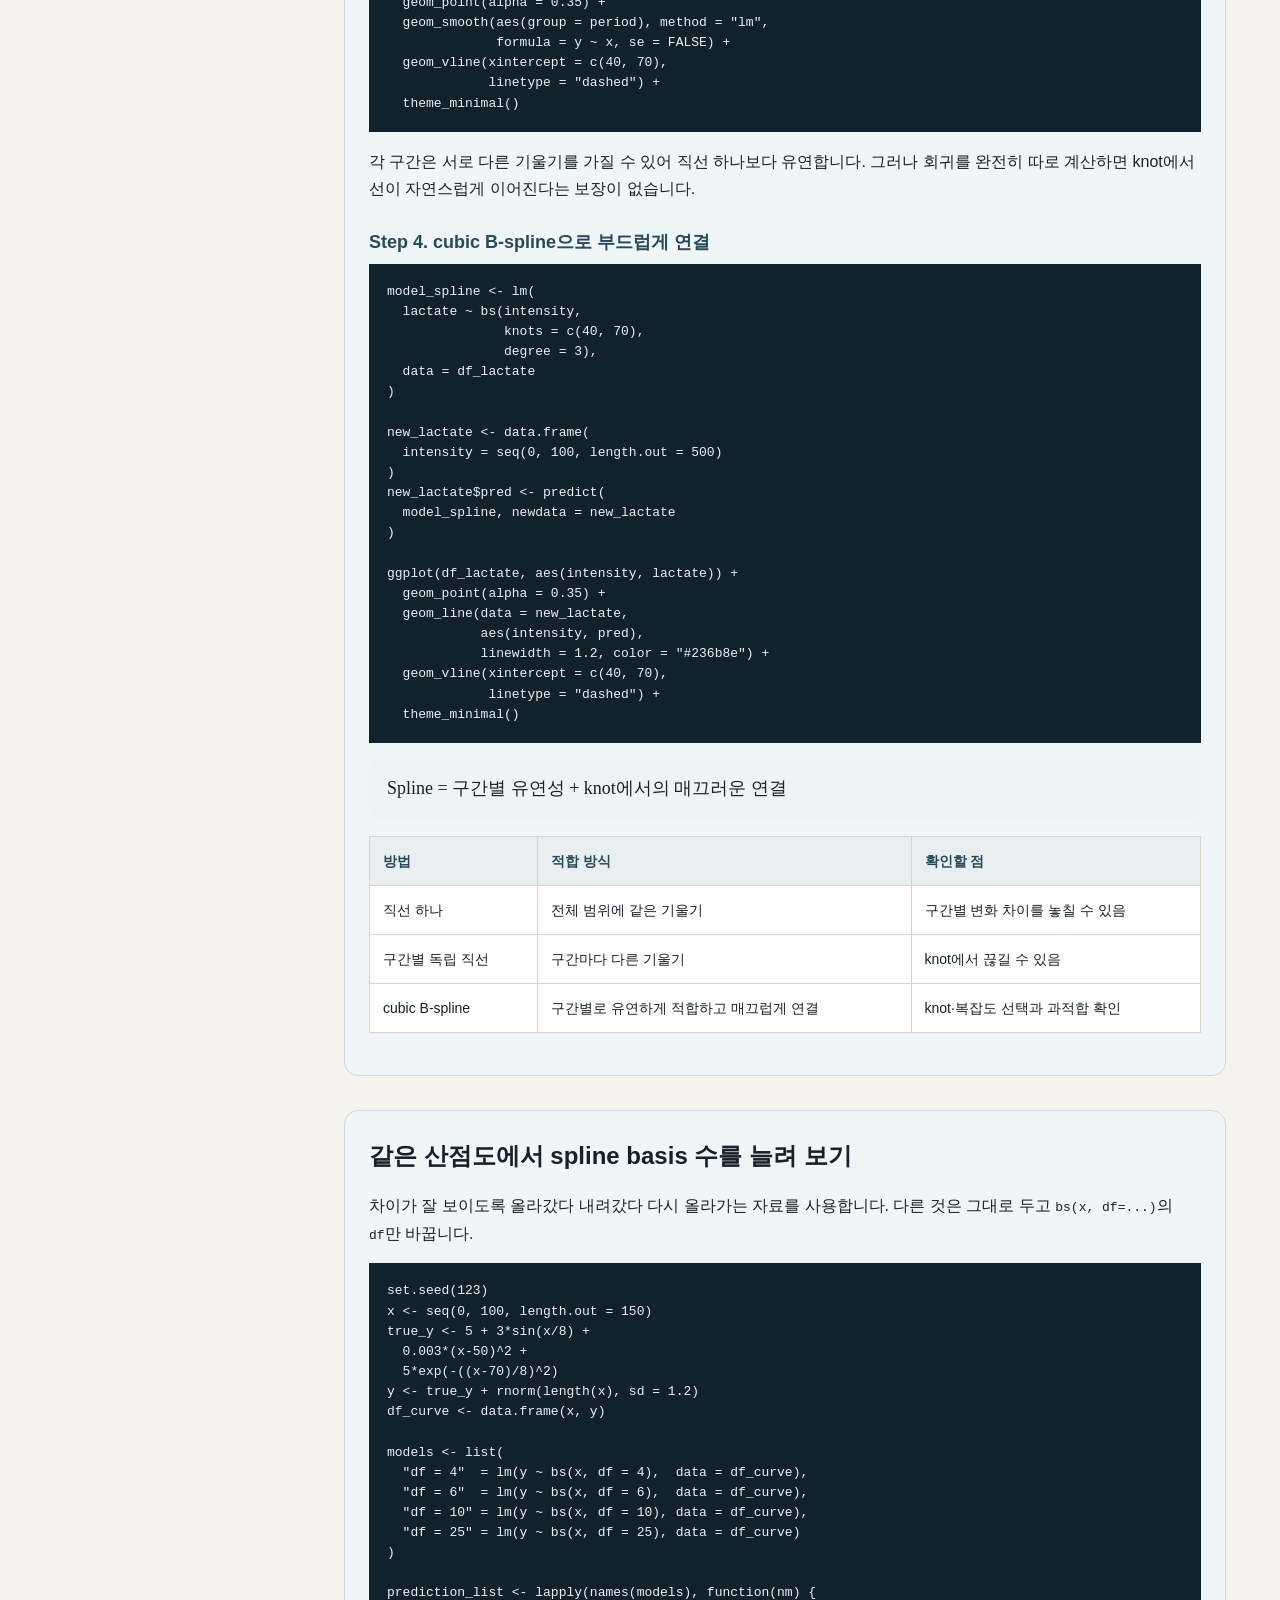
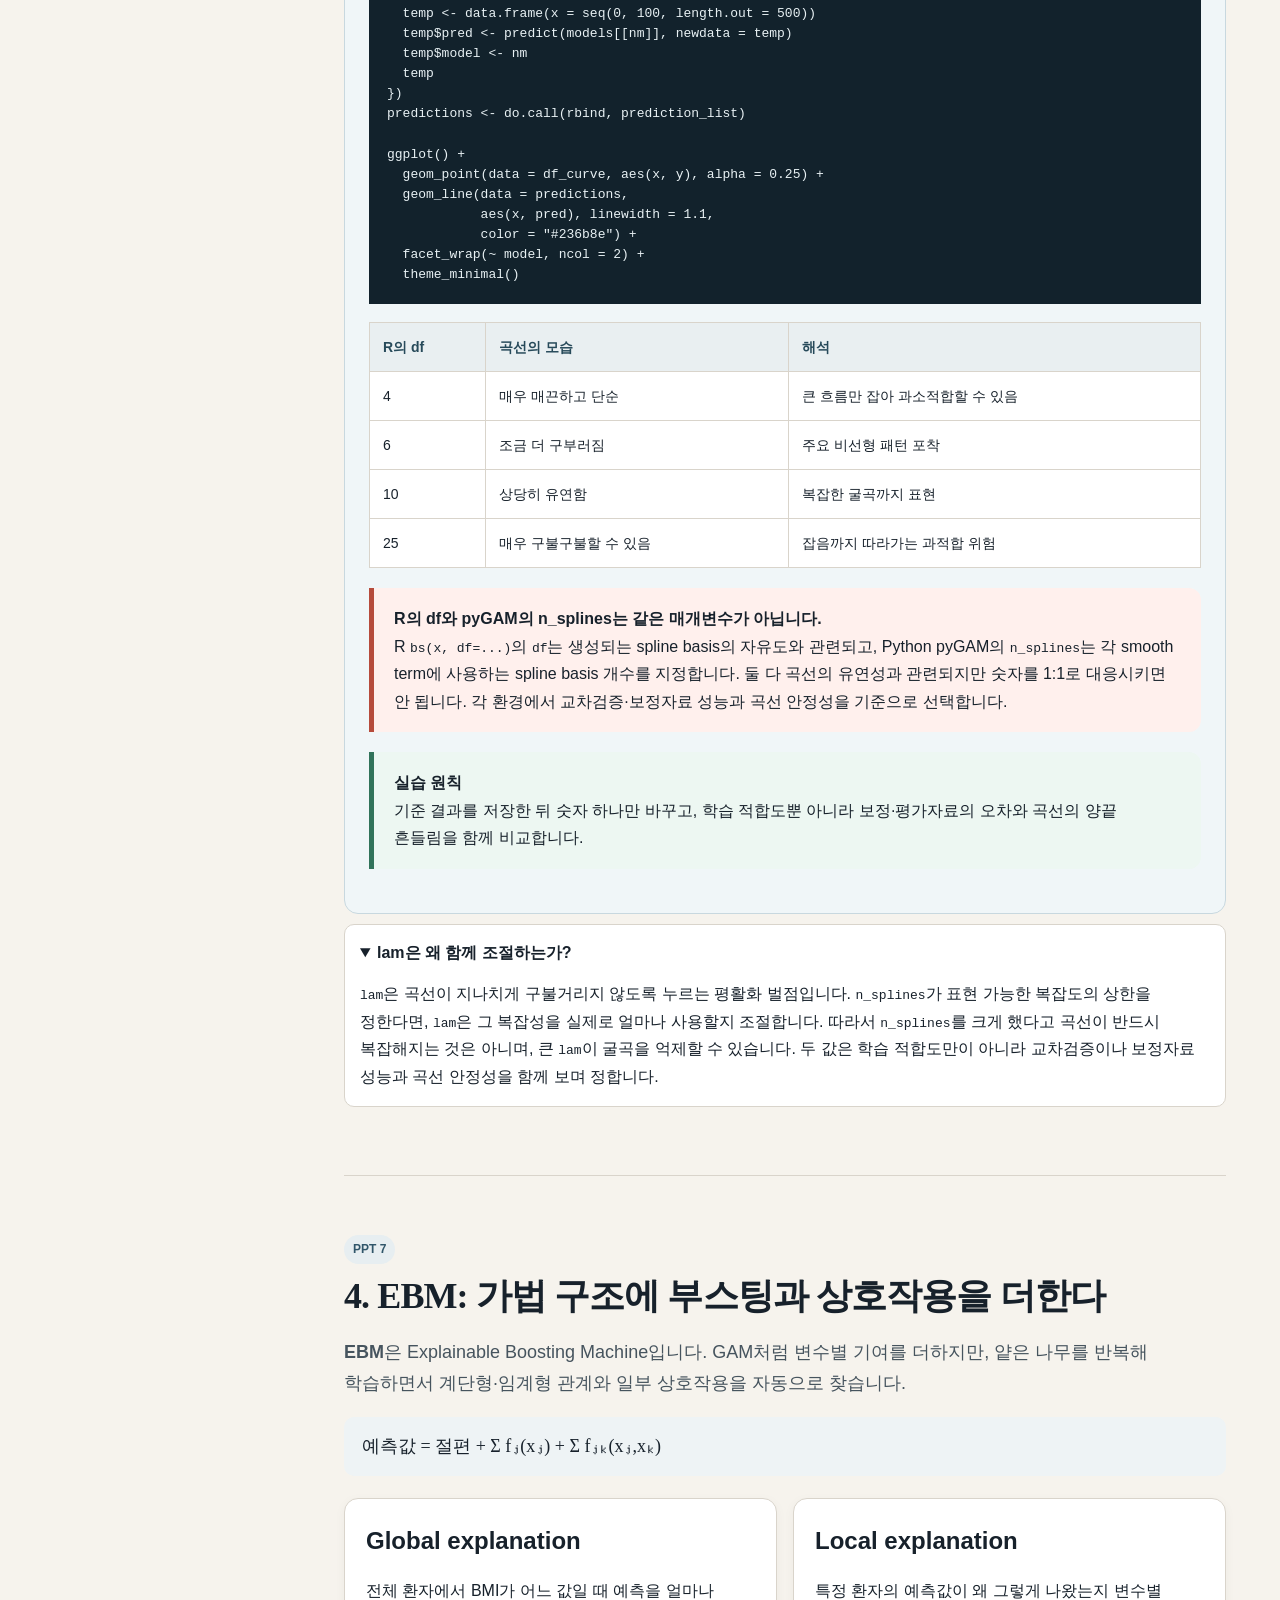
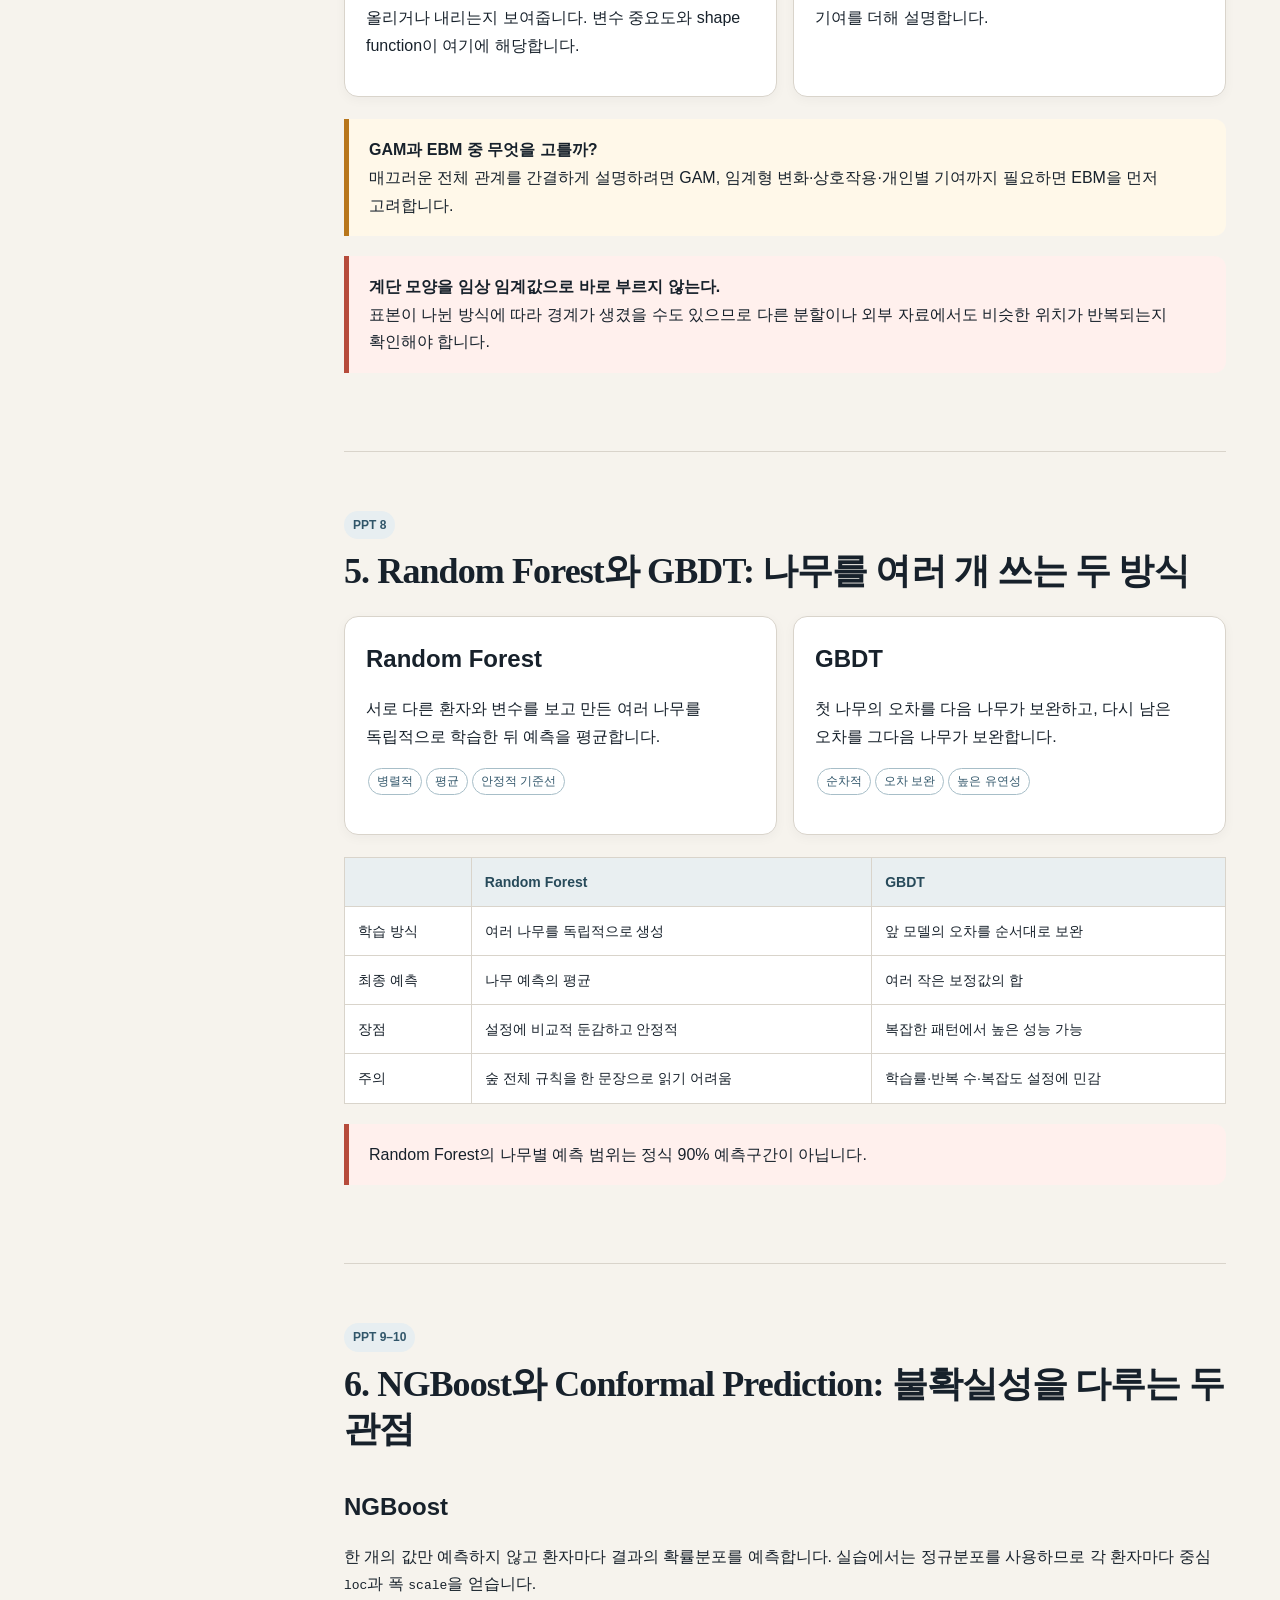
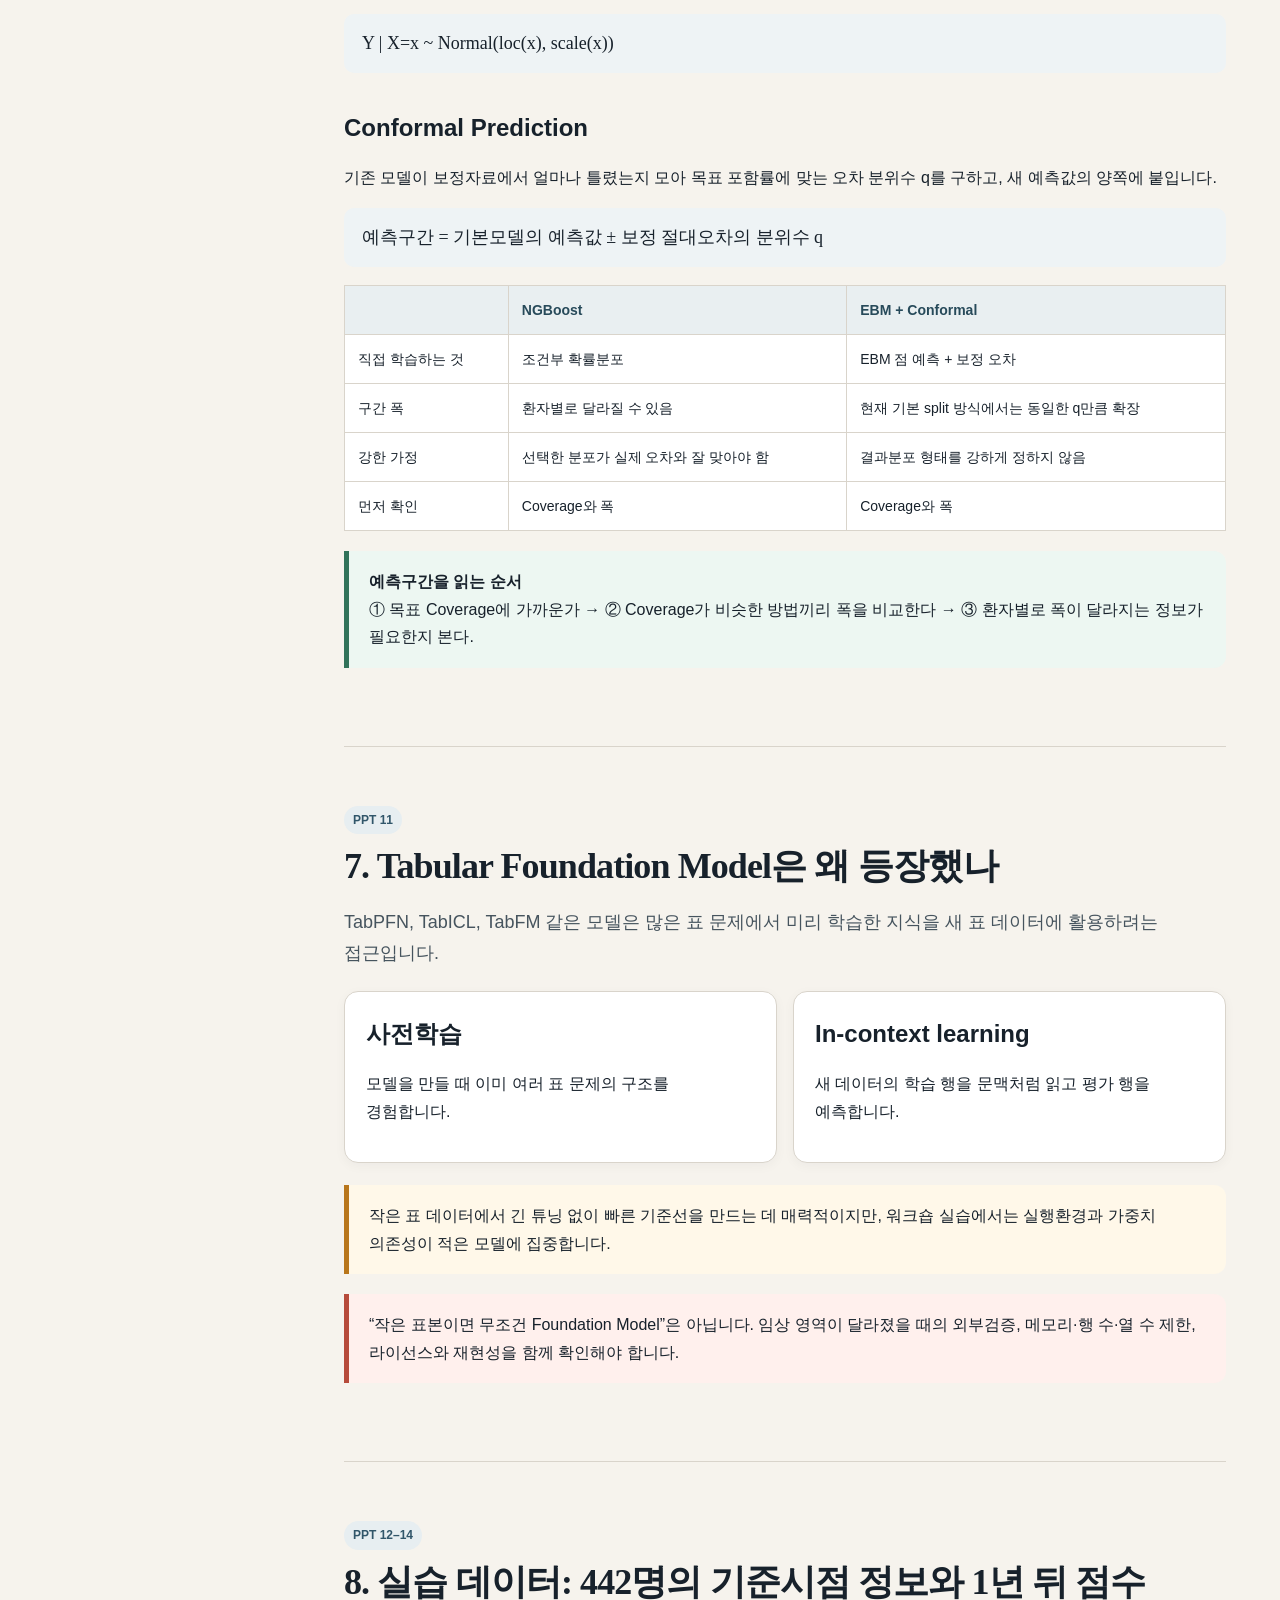
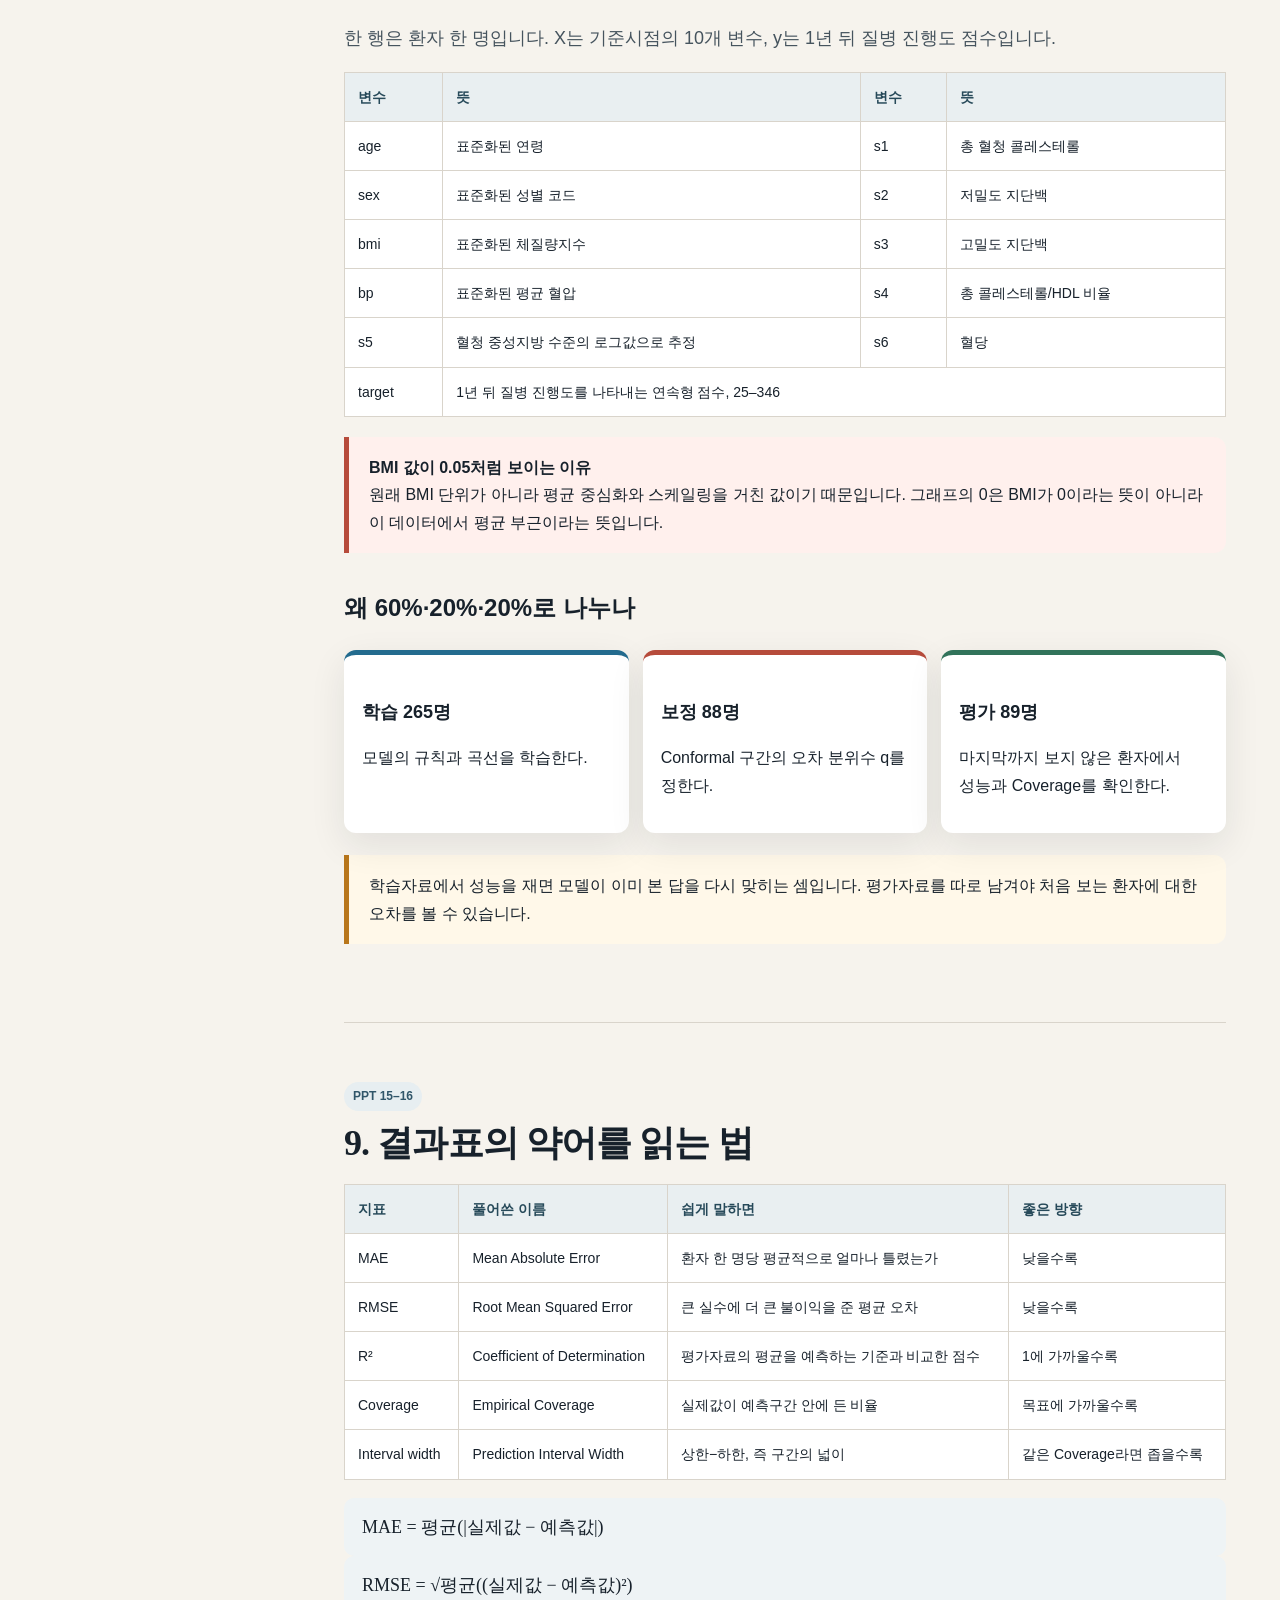
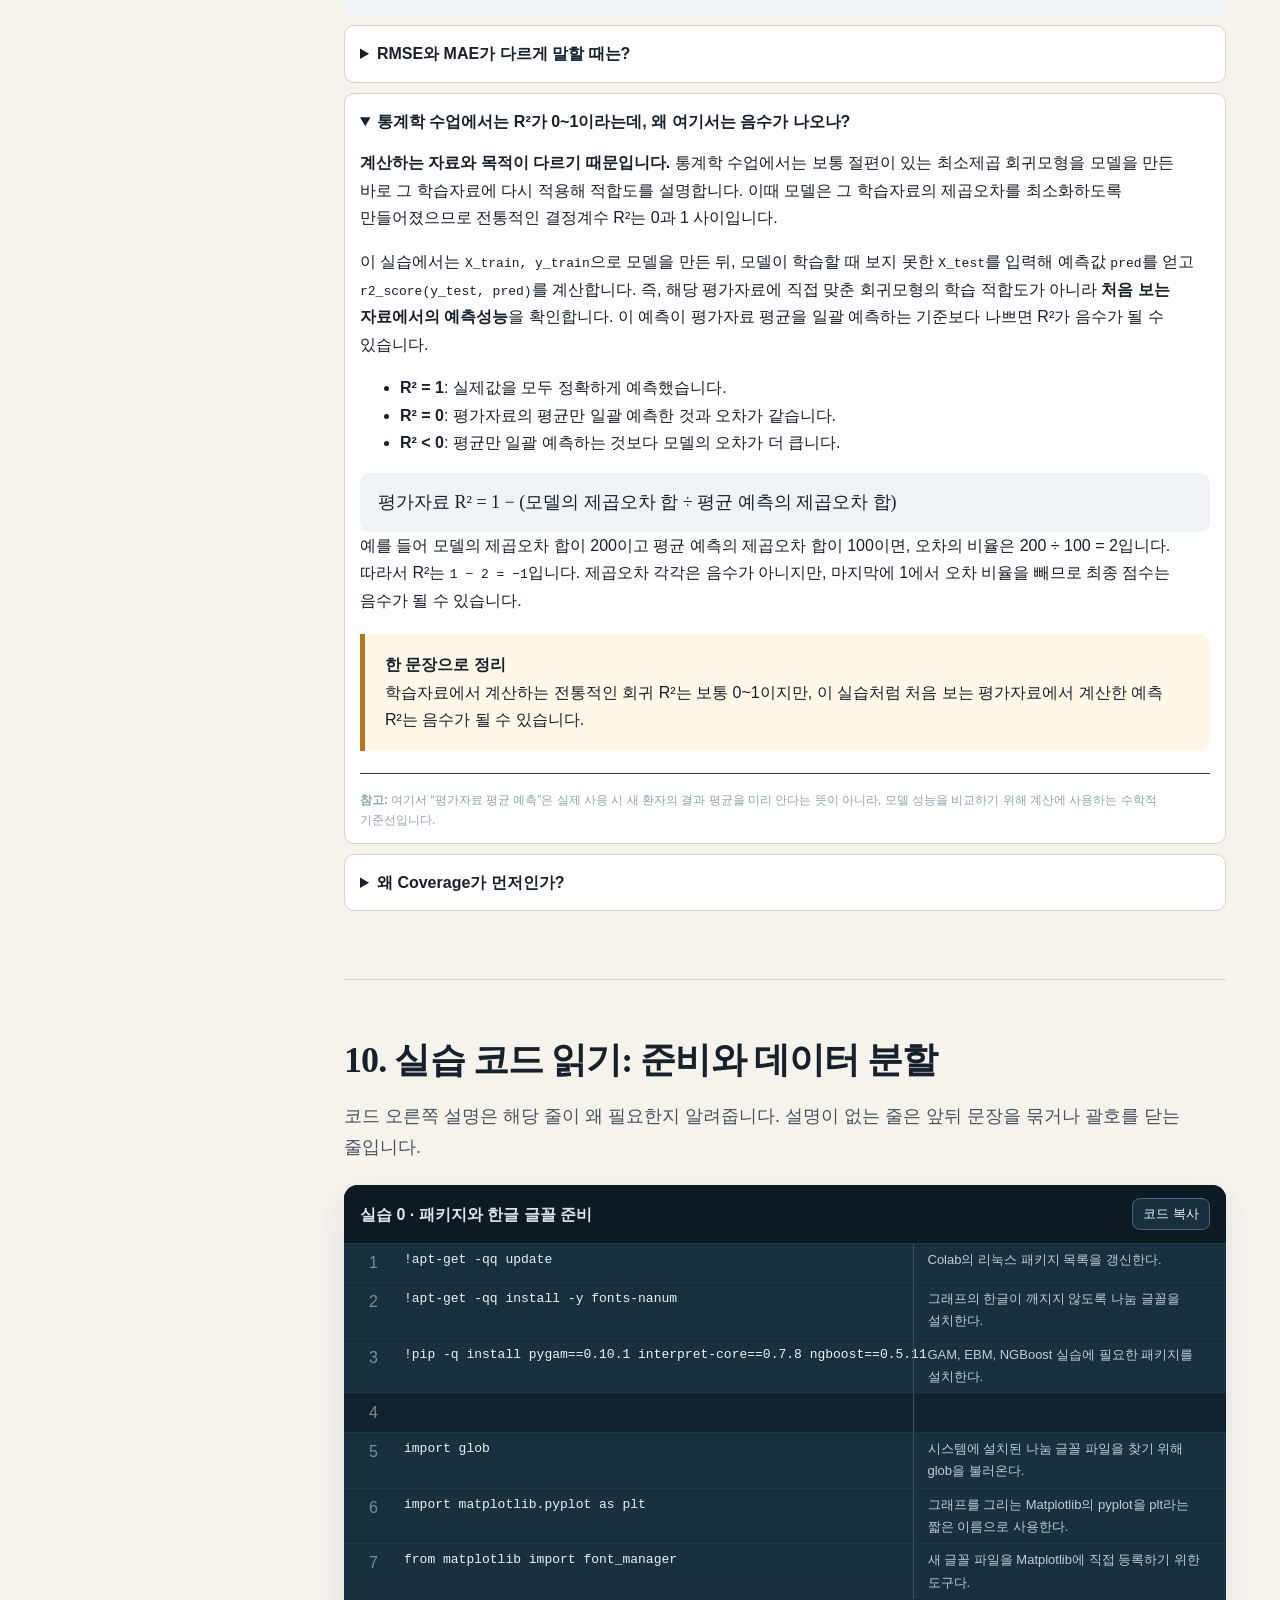
==== commit 4248202c: "Remove old spline widget and keep compact R previews" ====
--- a/비선형모델링_워크샵_교과서.html
+++ b/비선형모델링_워크샵_교과서.html
@@ -1,54 +1,4 @@
-<div class="experiment" id="spline-live-lab">
-<style>
-/* 간결한 조작형 화면: 기존 R 단계별 코드는 숨기고 그래프에 집중 */
-
-
-
-#spline-live-lab{max-width:860px;margin:32px auto;padding:22px}
-#spline-live-lab .lead{font-size:16px;margin-bottom:16px}
-#spline-live-lab .sl-controls{grid-template-columns:1fr 1fr;gap:16px;margin:14px 0;padding:16px}
-#spline-live-lab .sl-controls label:first-child{grid-column:1/-1}
-#spline-live-lab .sl-controls button{grid-column:1/-1;justify-self:start}
-#spline-live-lab #slCanvas{max-width:760px;margin:0 auto}
-#spline-live-lab #slReadout{max-width:760px;margin:12px auto 0;font-size:15px}
-#spline-live-lab .answer{max-width:760px;margin:16px auto 0}
-@media(max-width:650px){#spline-live-lab{padding:16px}#spline-live-lab .sl-controls{grid-template-columns:1fr}#spline-live-lab .sl-controls label:first-child,#spline-live-lab .sl-controls button{grid-column:auto}}
-#spline-live-lab{display:none!important}#spline-progress{display:block!important}</style>
-
-<style>
-#spline-live-lab .sl-controls{display:grid;grid-template-columns:1fr 1fr 1fr auto;gap:14px;align-items:end;background:#fff;border:1px solid #d9d4cb;padding:16px;border-radius:12px;margin:18px 0}
-#spline-live-lab label{font-size:14px;font-weight:700}#spline-live-lab select,#spline-live-lab input{display:block;width:100%;margin-top:7px}
-#spline-live-lab select{padding:9px;border:1px solid #aebdc4;border-radius:8px;background:#fff}
-#spline-live-lab button{padding:10px 14px;border:0;border-radius:9px;background:#102631;color:#fff;font-weight:700;cursor:pointer}
-#slCanvas{display:block;width:100%;height:auto;background:#fff;border:1px solid #d9d4cb;border-radius:12px}
-#slReadout{margin-top:12px;padding:12px 14px;background:#fff;border-radius:10px;color:#3f505a}
-@media(max-width:850px){#spline-live-lab .sl-controls{grid-template-columns:1fr}}
-</style>
-<h3>직선에서 spline까지: 페이지에서 바로 움직여 보기</h3>
-<p class="lead">별도의 프로그램이나 코드 실행 없이 같은 산점도에서 직선과 spline을 비교할 수 있습니다. 표시할 모델을 선택하고 두 슬라이더를 하나씩 움직여 보세요.</p>
-<div class="sl-controls">
-document.querySelectorAll('#spline-live-lab .mode-buttons button').forEach(b=>b.addEventListener('click',()=>{mode.value=b.dataset.mode;document.querySelectorAll('#spline-live-lab .mode-buttons button').forEach(v=>v.classList.toggle('active',v===b));draw()}));<label>표시할 모델<select id="slMode"><option value="both">직선과 spline 함께</option><option value="linear">직선만</option><option value="spline">spline만</option></select></label>
-<label>곡선의 세밀함 <strong id="slKValue">6</strong><input id="slK" type="range" min="4" max="12" value="6"></label>
-<label>매끄러움 <strong id="slSValue">60</strong><input id="slS" type="range" min="0" max="100" value="60" step="10"></label>
-<button type="button" id="slReset">처음 값으로</button>
-</div>
-<canvas id="slCanvas" width="900" height="480" aria-label="운동 강도와 혈중 lactate 산점도에서 직선과 spline 비교"></canvas>
-<div id="slReadout"></div>
-<div class="answer"><strong>조작 순서</strong><br>① 직선만 보기 → ② 직선과 spline 함께 보기 → ③ 세밀함을 4·6·12로 변경 → ④ 매끄러움을 20·60·100으로 변경합니다. 세밀함이 지나치게 크면 우연한 흔들림까지 따라갈 수 있습니다.</div>
-<script>
-(function(){
-const c=document.getElementById('slCanvas'),x=c.getContext('2d'),mode=document.getElementById('slMode'),kr=document.getElementById('slK'),sr=document.getElementById('slS'),kv=document.getElementById('slKValue'),sv=document.getElementById('slSValue'),read=document.getElementById('slReadout');if(!c)return;
-let seed=1234567,P=[];function rnd(){seed=(1664525*seed+1013904223)>>>0;return seed/4294967296}
-for(let i=0;i<150;i++){let a=i/149*100,t=1.2+.008*a+.0008*Math.max(a-40,0)**2+.004*Math.max(a-70,0)**2;P.push({x:a,y:t+(rnd()+rnd()+rnd()+rnd()-2)*.55})}
-const p={l:64,r:24,t:24,b:52},X=a=>p.l+a/100*(c.width-p.l-p.r),Y=a=>c.height-p.b-a/10.8*(c.height-p.t-p.b);
-function fit(){let sx=0,sy=0,sxx=0,sxy=0,n=P.length;P.forEach(q=>{sx+=q.x;sy+=q.y;sxx+=q.x*q.x;sxy+=q.x*q.y});let b=(n*sxy-sx*sy)/(n*sxx-sx*sx);return{a:(sy-b*sx)/n,b}}
-function nodes(k,s){let A=[];for(let j=0;j<k;j++){let z=j/(k-1)*100,w=0,y=0,h=135/(k-1);P.forEach(q=>{let v=Math.exp(-.5*((q.x-z)/h)**2);w+=v;y+=v*q.y});A.push({x:z,y:y/w})}for(let q=0;q<Math.round(s/25);q++)A=A.map((v,i)=>i===0||i===A.length-1?v:{x:v.x,y:(A[i-1].y+2*v.y+A[i+1].y)/4});return A}
-function curve(A,t){let m=A.length-1,u=t*m,i=Math.min(Math.floor(u),m-1),f=u-i,a=A[Math.max(0,i-1)].y,b=A[i].y,d=A[Math.min(m,i+1)].y,e=A[Math.min(m,i+2)].y;return .5*((2*b)+(-a+d)*f+(2*a-5*b+4*d-e)*f*f+(-a+3*b-3*d+e)*f*f*f)}
-function draw(){x.clearRect(0,0,c.width,c.height);x.strokeStyle='#9aa6ad';x.lineWidth=1;x.beginPath();x.moveTo(p.l,p.t);x.lineTo(p.l,c.height-p.b);x.lineTo(c.width-p.r,c.height-p.b);x.stroke();x.fillStyle='#56656e';x.font='16px sans-serif';x.fillText('운동 강도(%)',c.width/2-45,c.height-14);x.save();x.translate(18,c.height/2+45);x.rotate(-Math.PI/2);x.fillText('혈중 lactate',0,0);x.restore();P.forEach(q=>{x.fillStyle='rgba(70,88,98,.48)';x.beginPath();x.arc(X(q.x),Y(q.y),3.2,0,7);x.fill()});let k=+kr.value,s=+sr.value;kv.textContent=k;sv.textContent=s;if(mode.value!=='spline'){let f=fit();x.strokeStyle='#b8761b';x.lineWidth=4;x.setLineDash([10,7]);x.beginPath();x.moveTo(X(0),Y(f.a));x.lineTo(X(100),Y(f.a+100*f.b));x.stroke();x.setLineDash([])}if(mode.value!=='linear'){let A=nodes(k,s);x.strokeStyle='#236b8e';x.lineWidth=5;x.beginPath();for(let i=0;i<=240;i++){let t=i/240;i?x.lineTo(X(t*100),Y(curve(A,t))):x.moveTo(X(0),Y(curve(A,0)))}x.stroke()}read.innerHTML=(mode.value==='both'?'주황색 점선은 직선, 파란색 곡선은 spline입니다.':mode.value==='linear'?'직선은 전체 범위를 하나의 기울기로 설명합니다.':'spline은 구간별 변화의 차이를 유연하게 표현합니다.')+' 현재 세밀함은 <strong>'+k+'</strong>, 매끄러움은 <strong>'+s+'</strong>입니다.'}
-#spline-live-lab .mode-buttons{grid-column:1/-1;display:grid;grid-template-columns:repeat(3,1fr);gap:10px}#spline-live-lab .mode-buttons button{background:#e7eef1;color:#31566a;border:1px solid #a7bec8;padding:12px 8px}#spline-live-lab .mode-buttons button.active{background:#236b8e;color:#fff;border-color:#236b8e}@media(max-width:650px){#spline-live-lab .mode-buttons{grid-template-columns:1fr} }[mode,kr,sr].forEach(e=>e.addEventListener('input',draw));document.getElementById('slReset').onclick=()=>{mode.value='both';kr.value=6;sr.value=60;draw()};draw();
-})();
-</script>
-</div>
+
 
 <!doctype html>
 <html lang="ko">
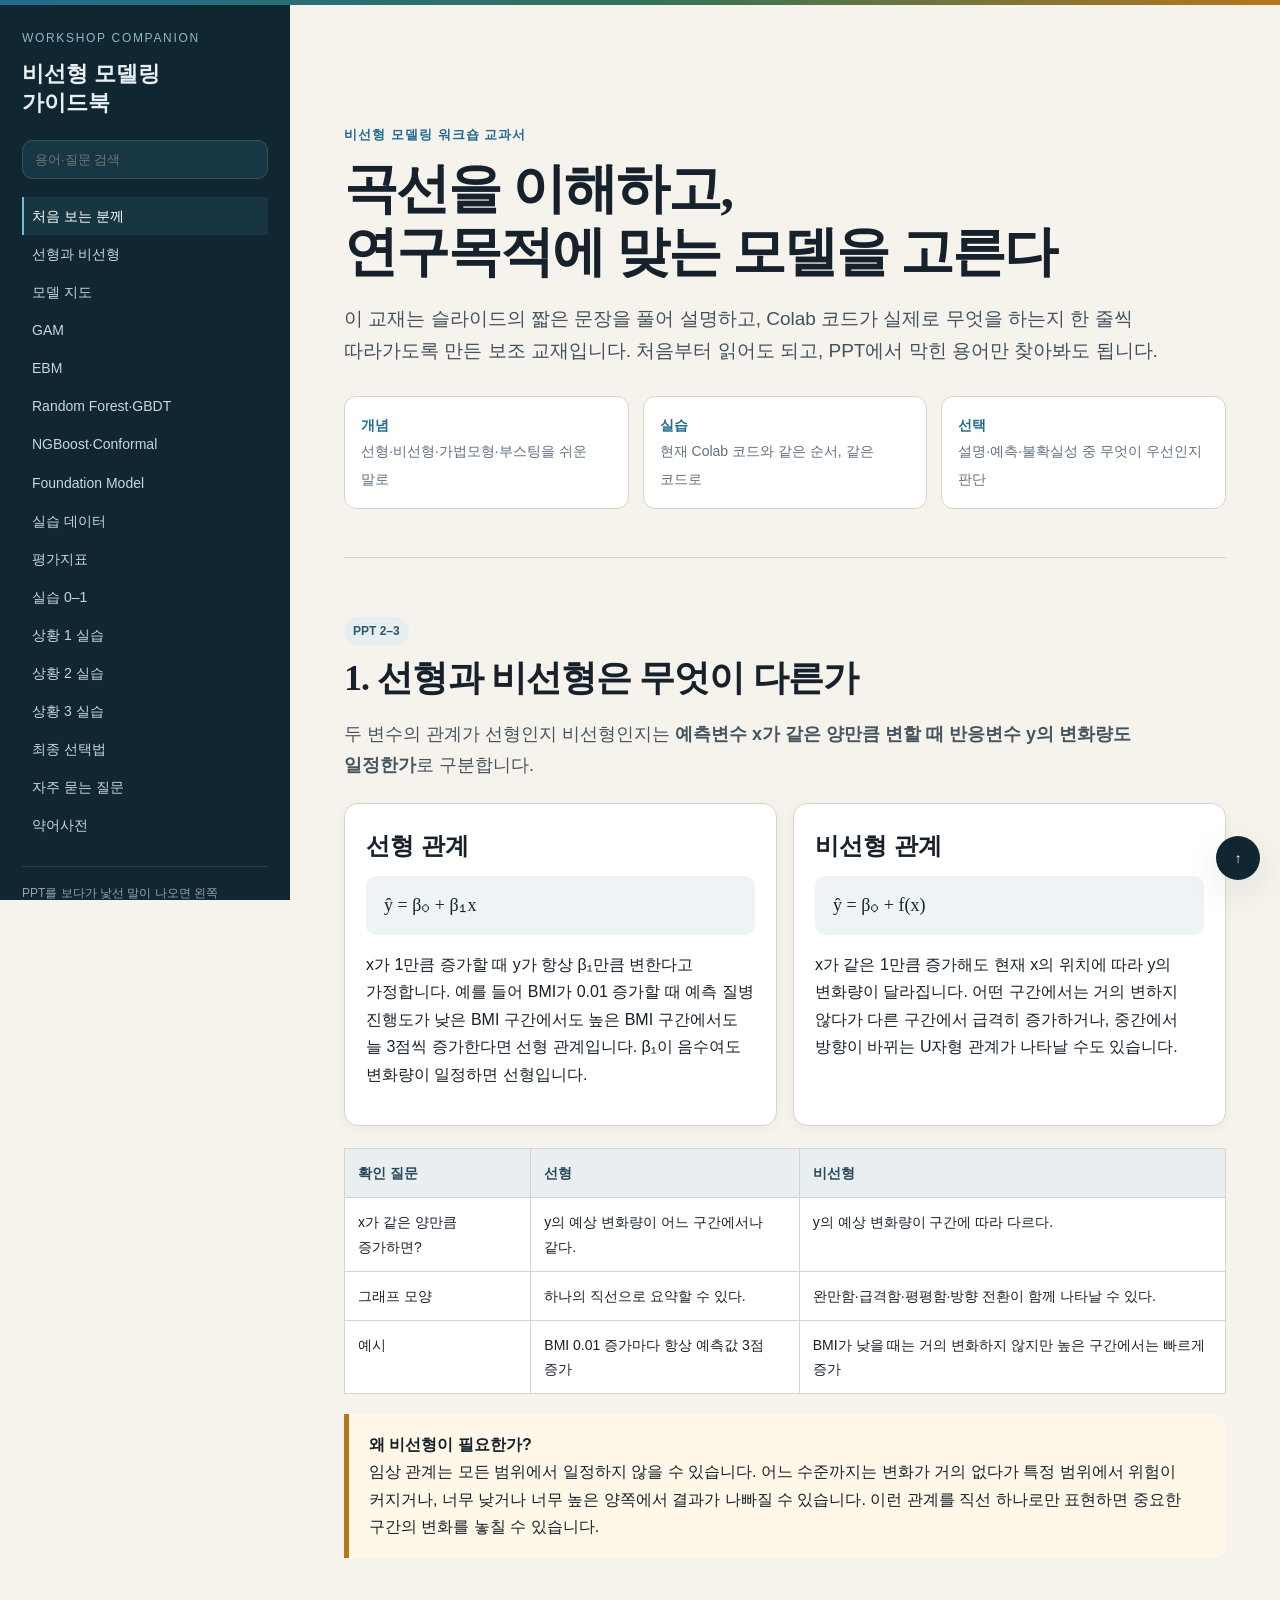
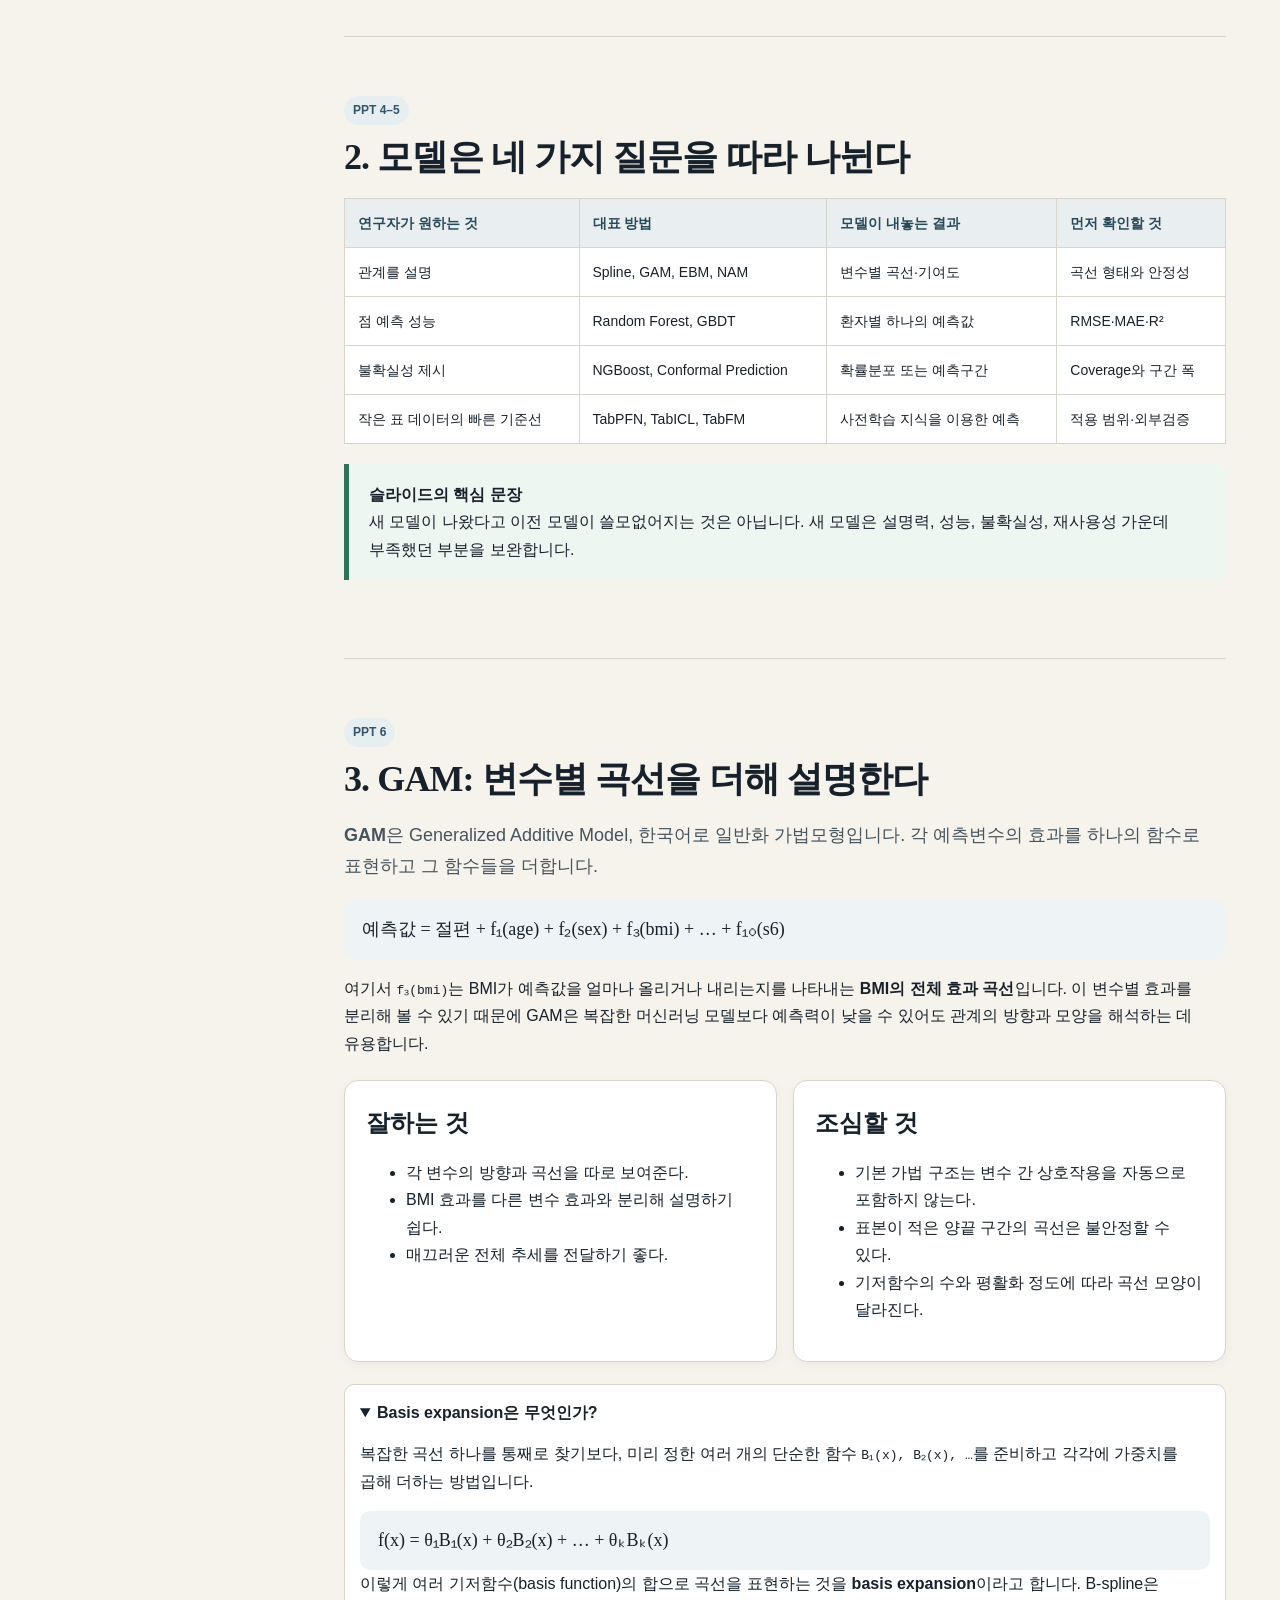
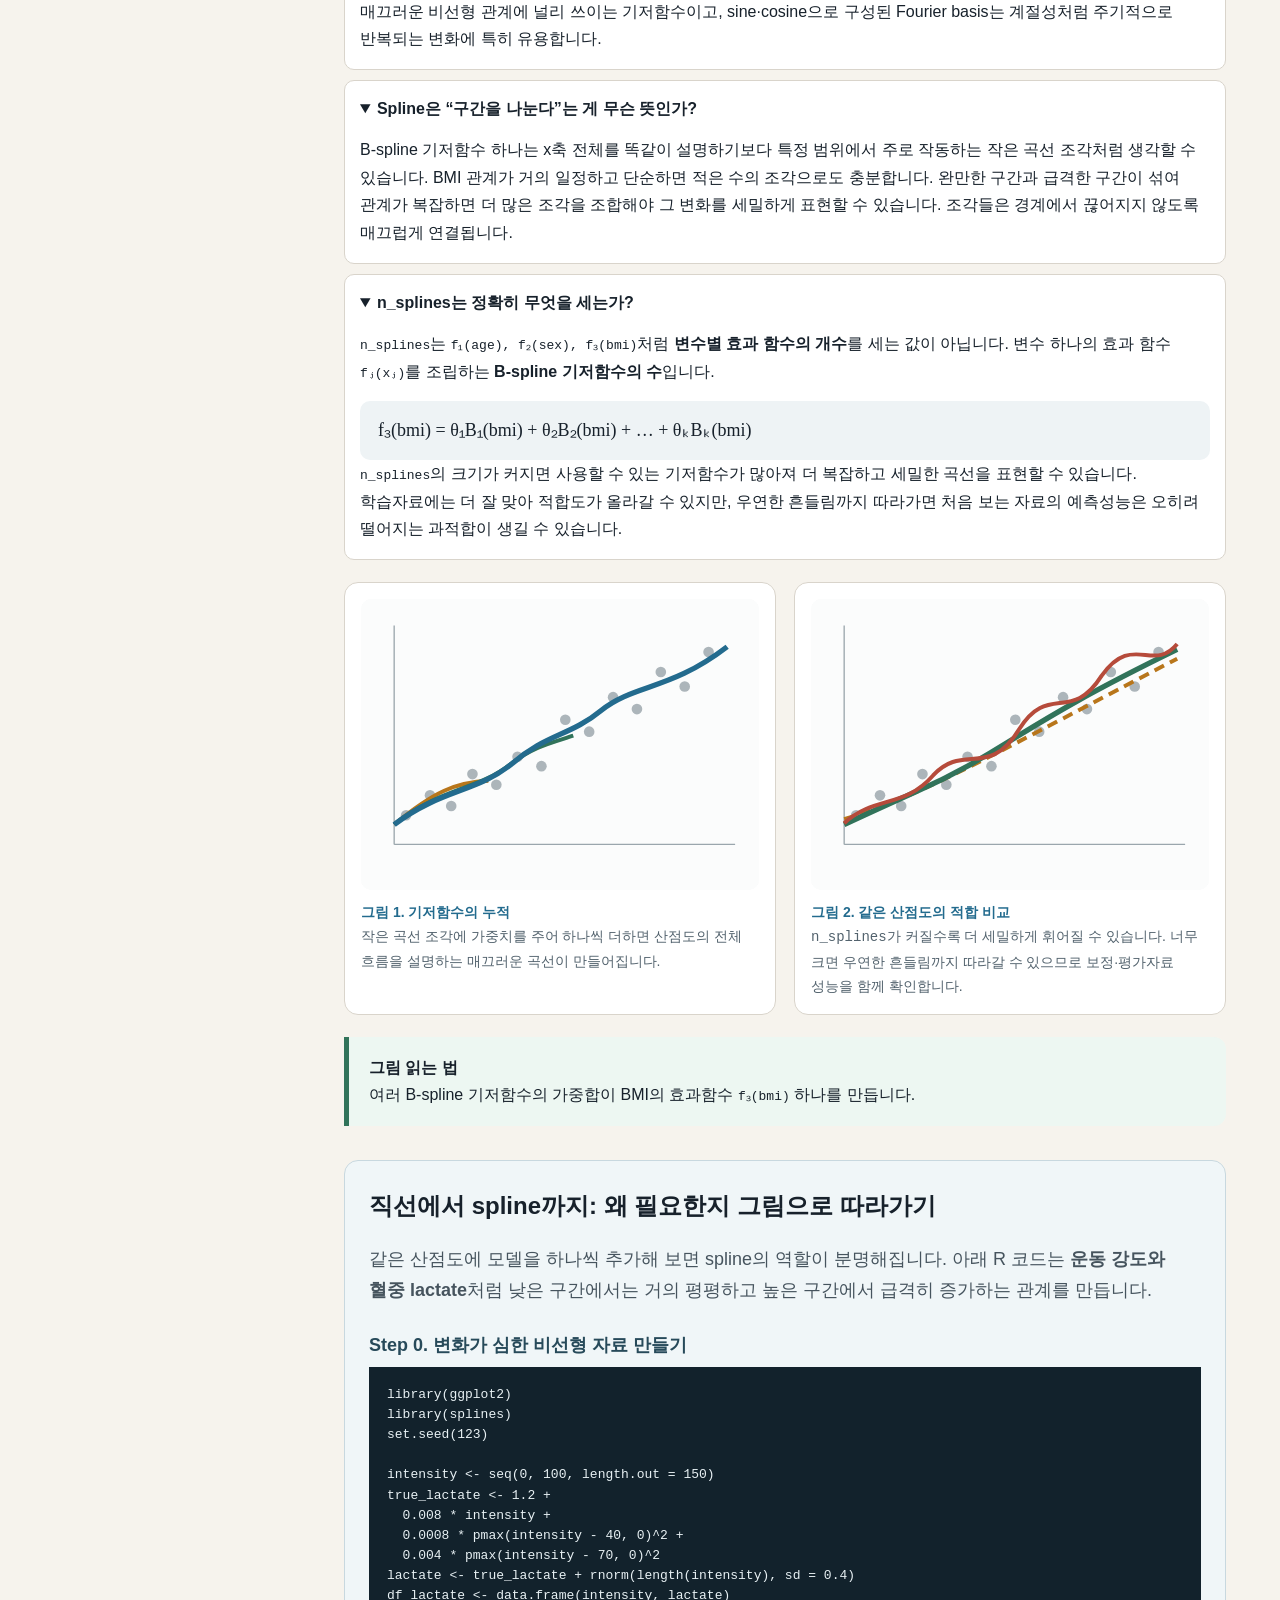
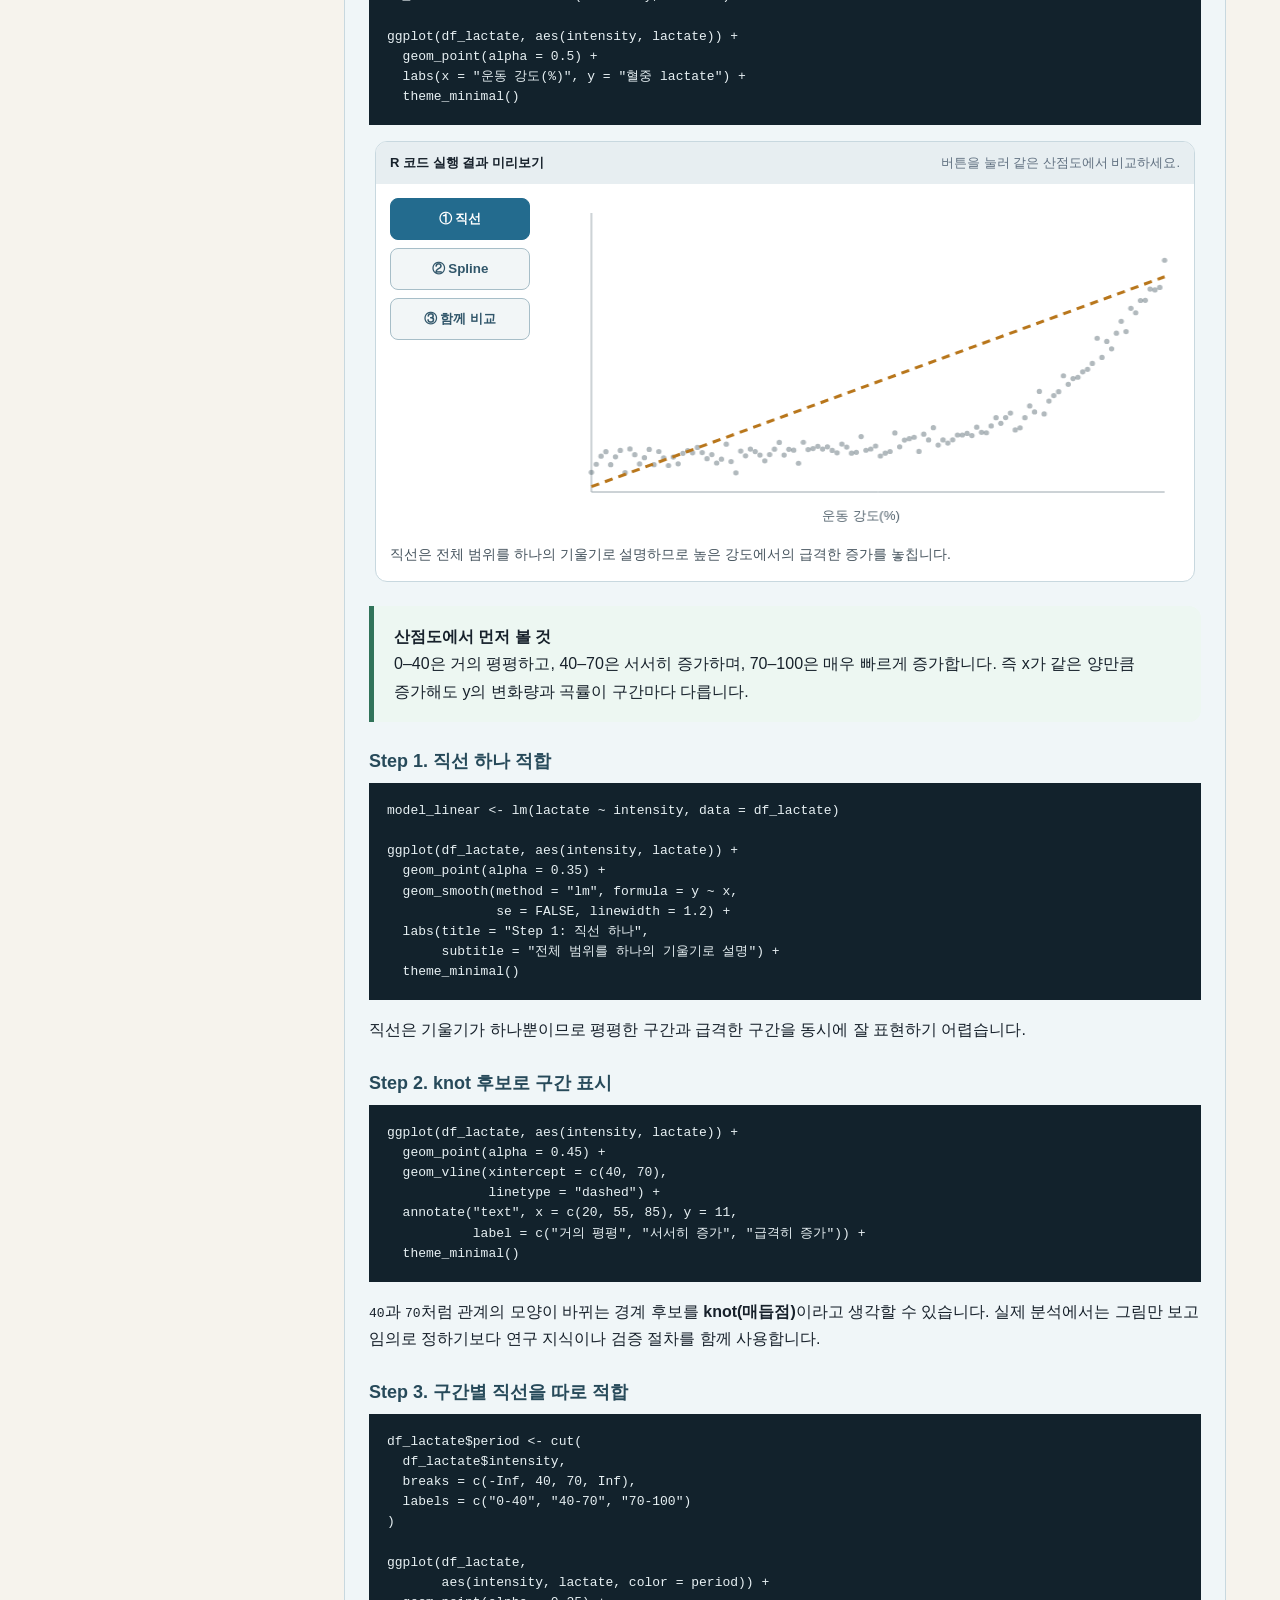
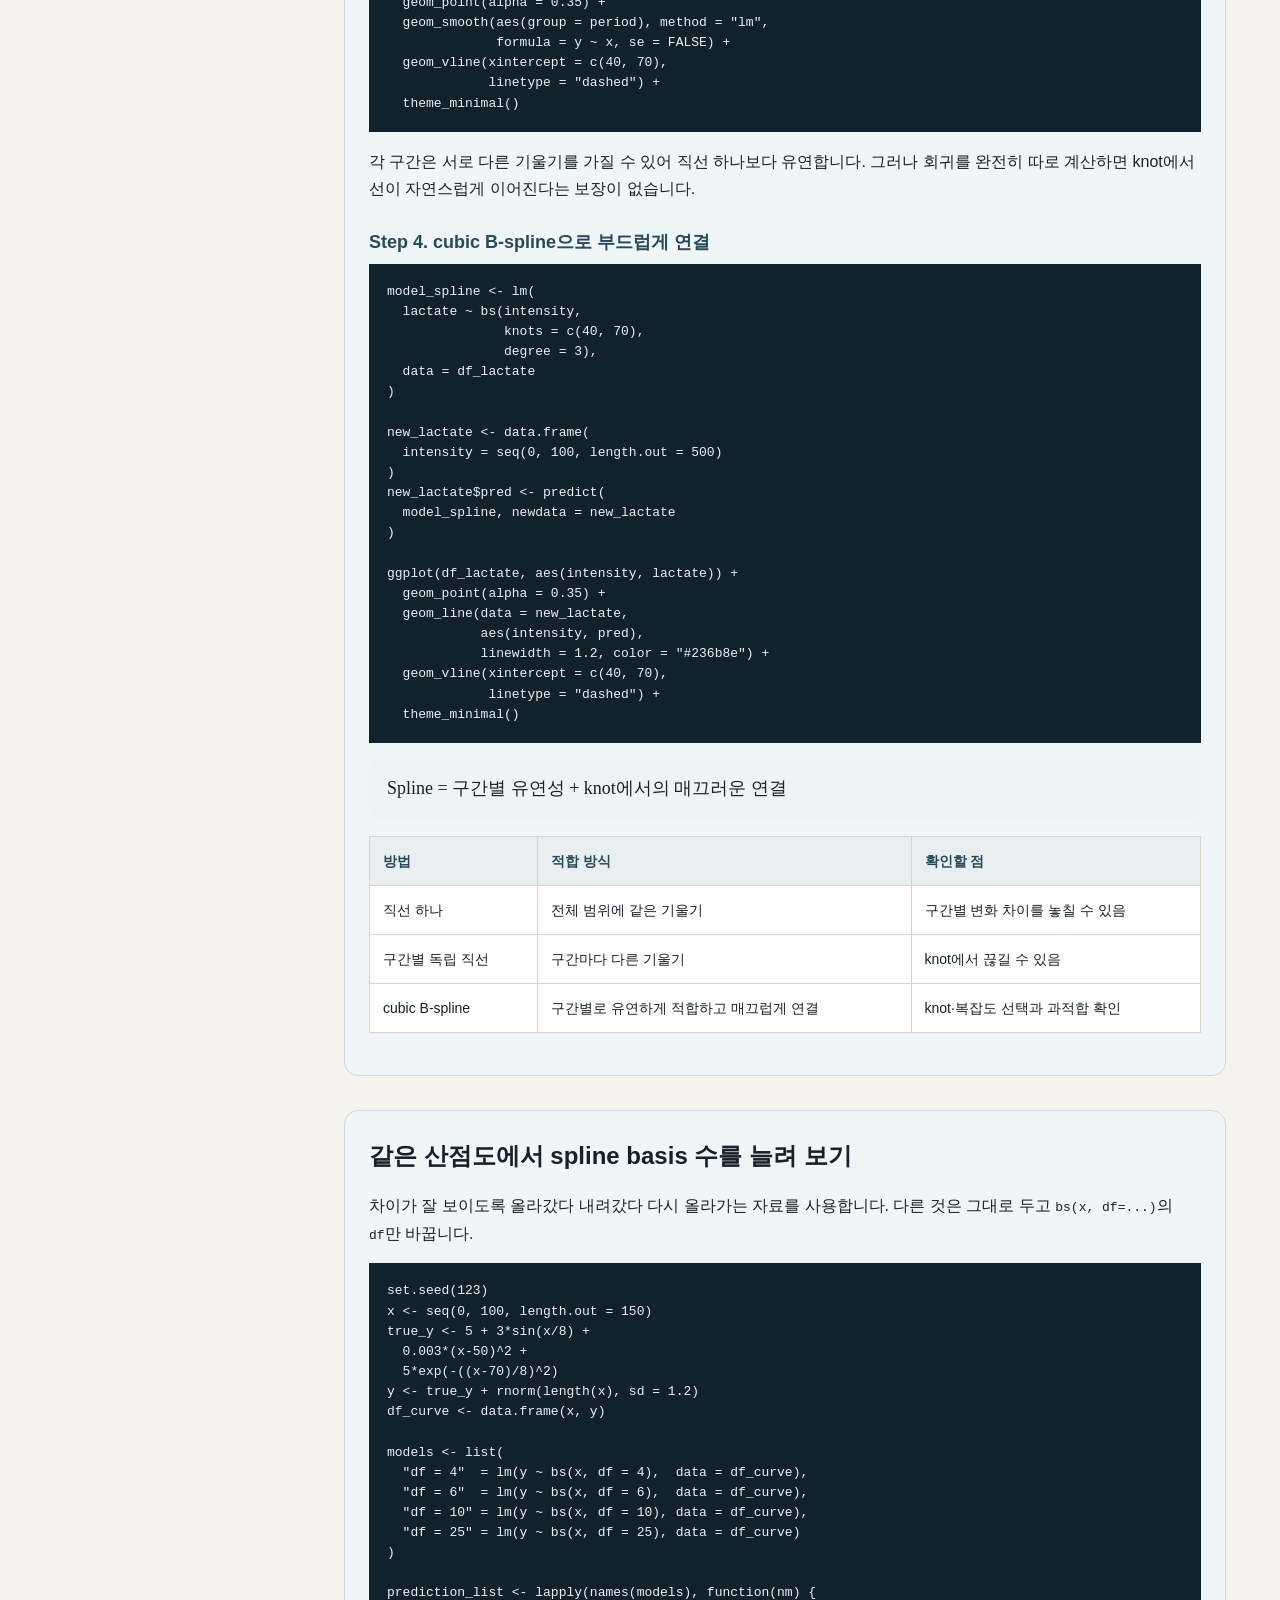
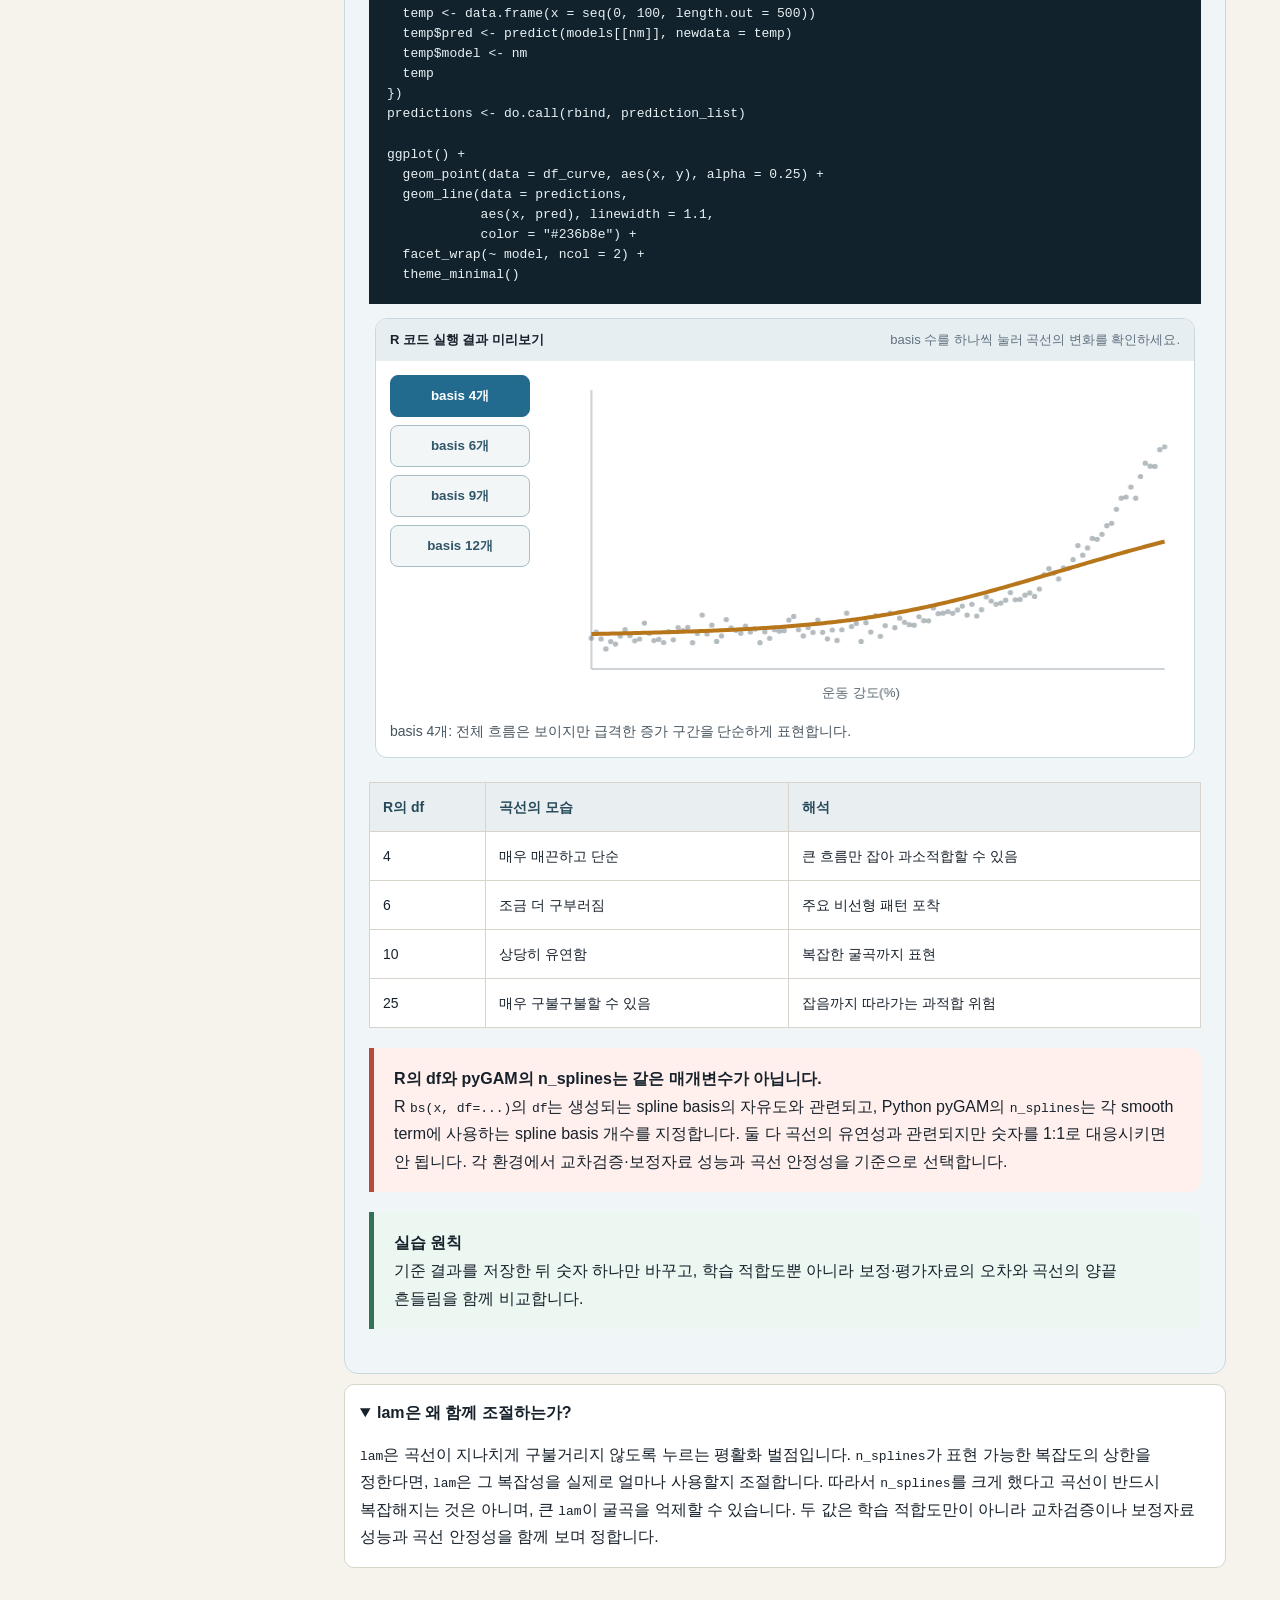
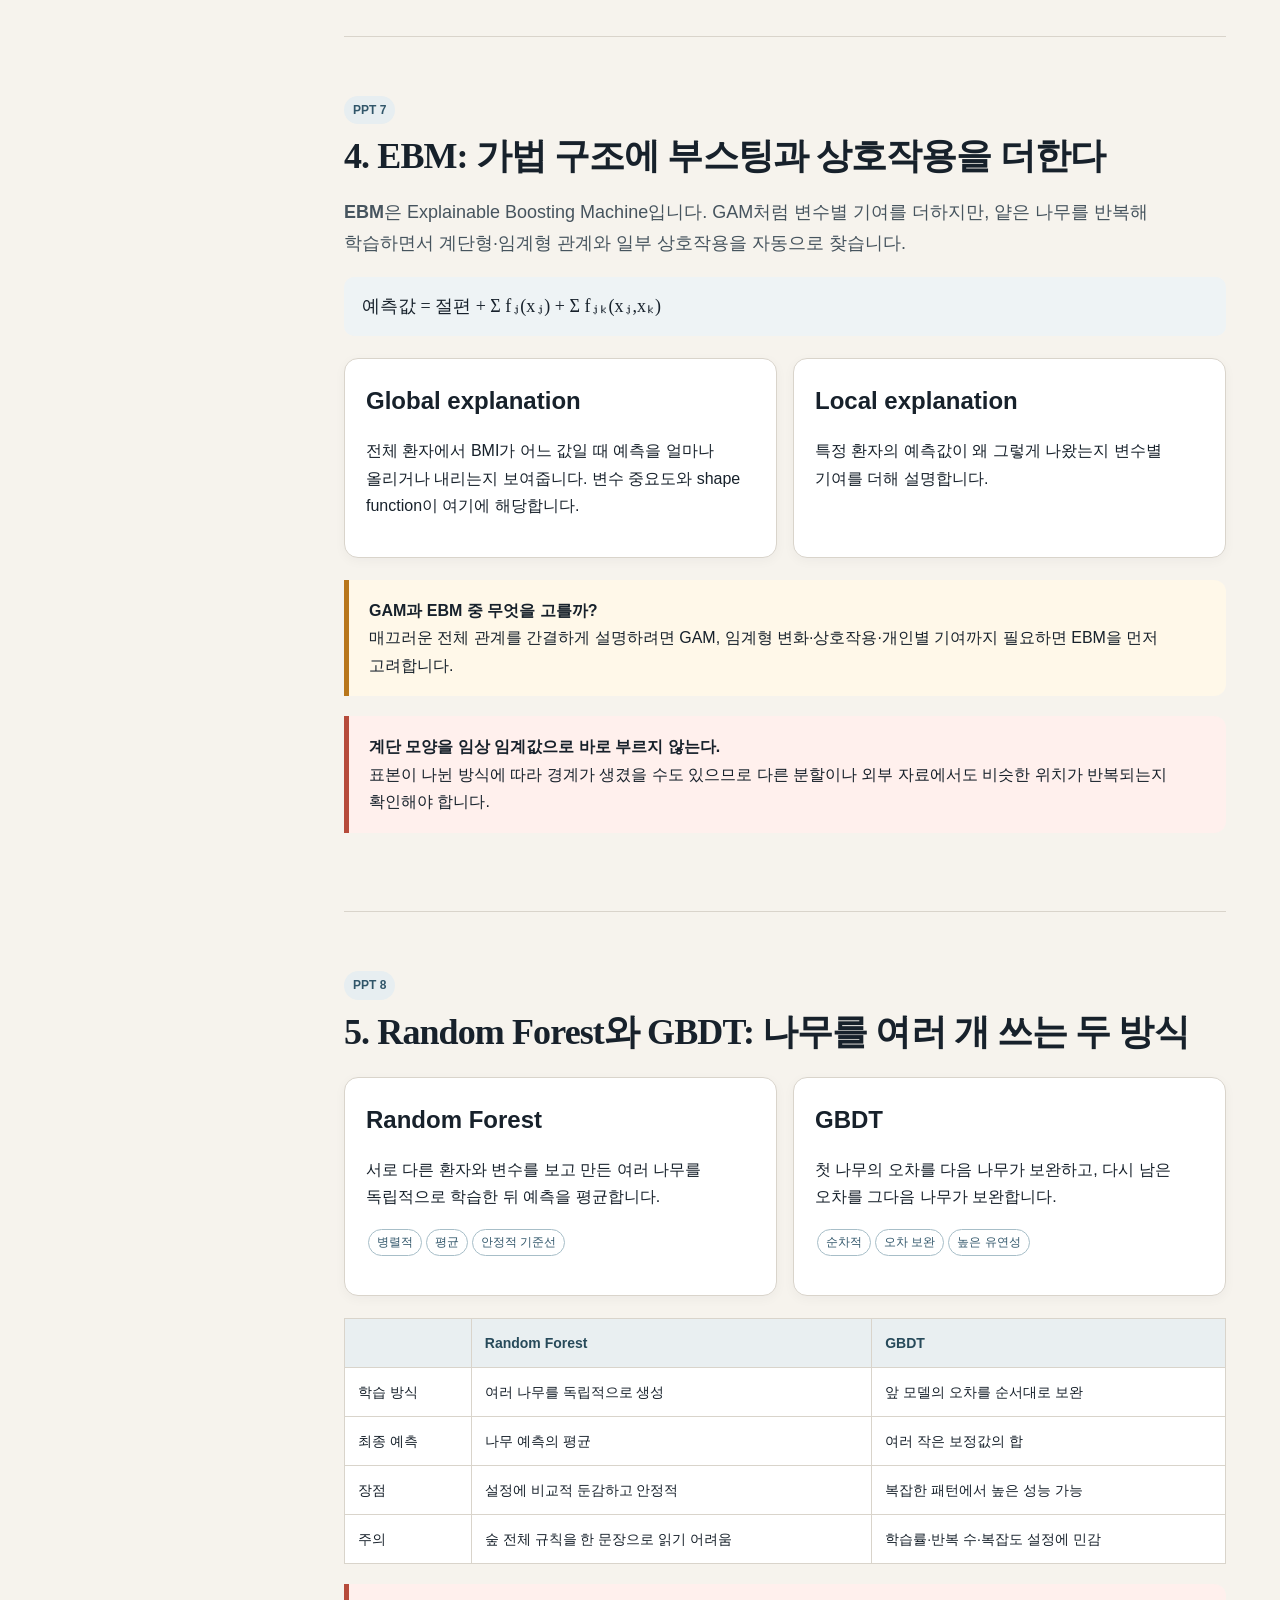
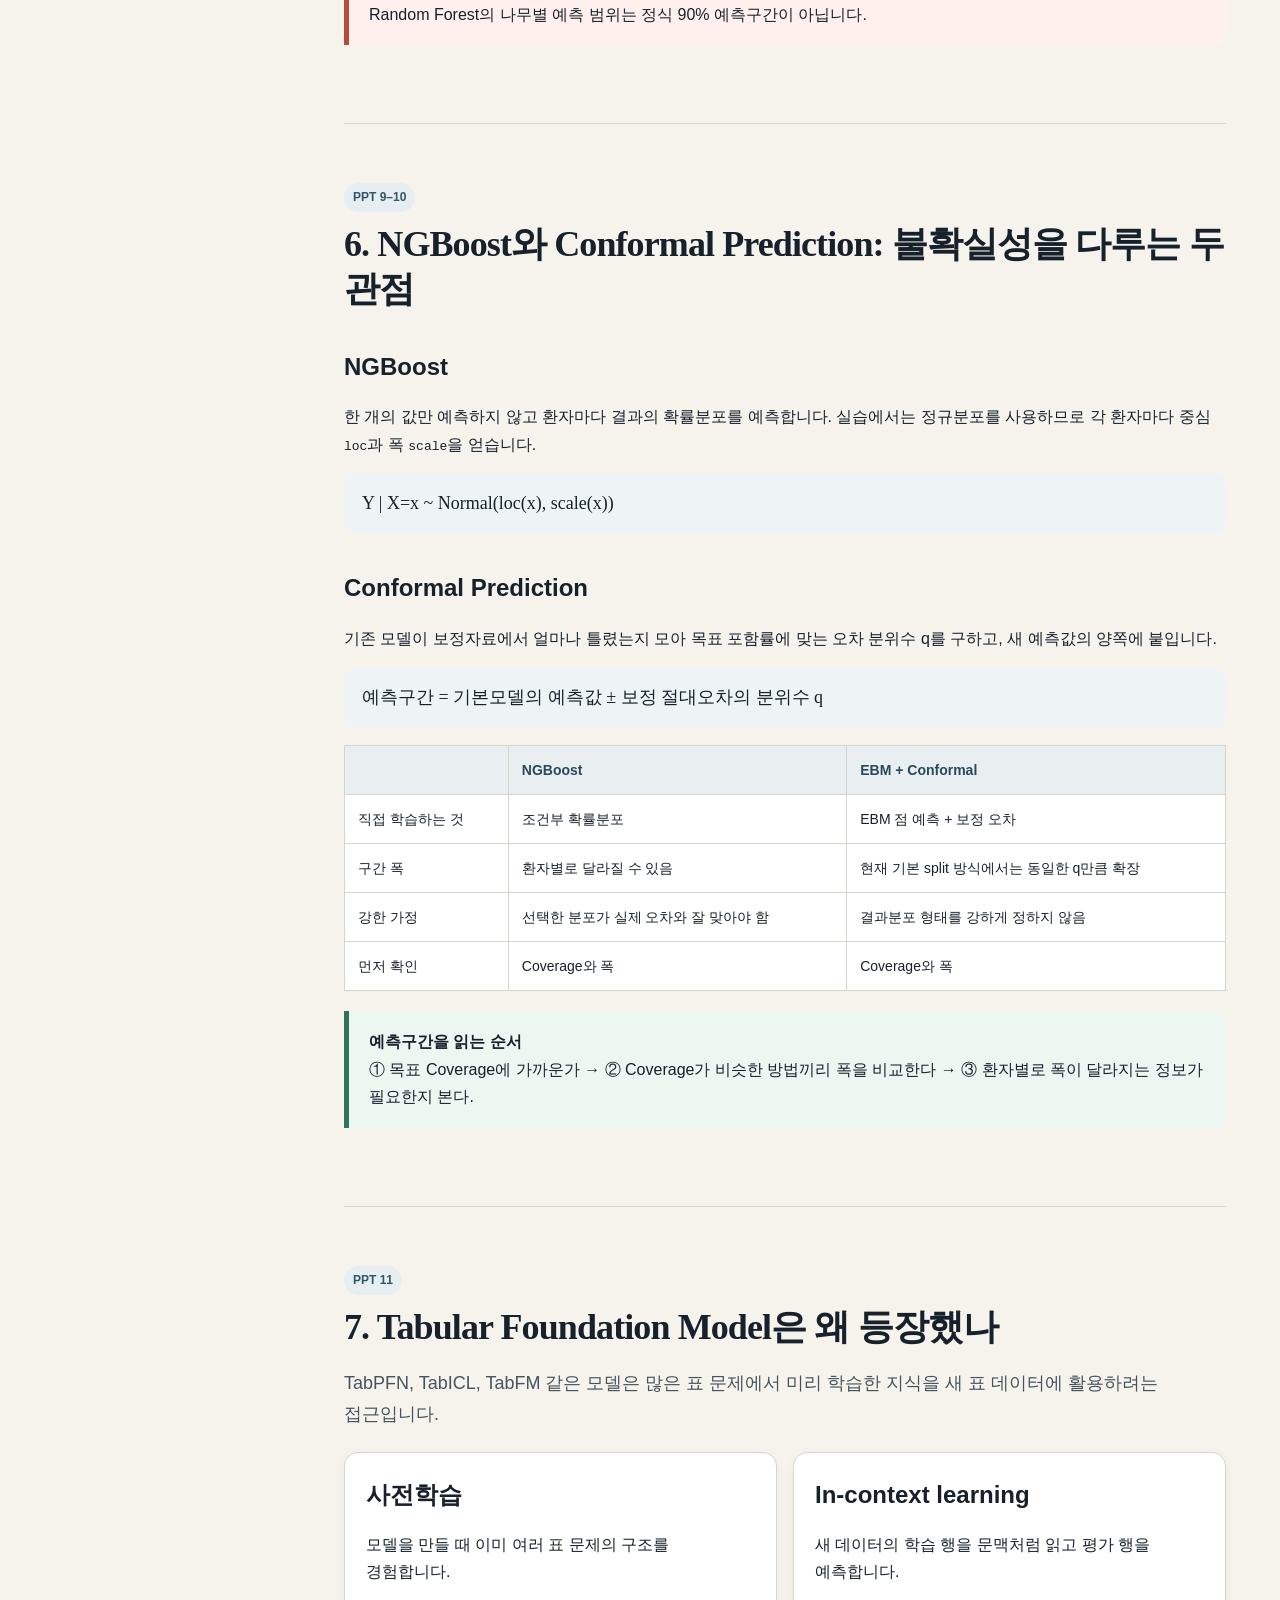
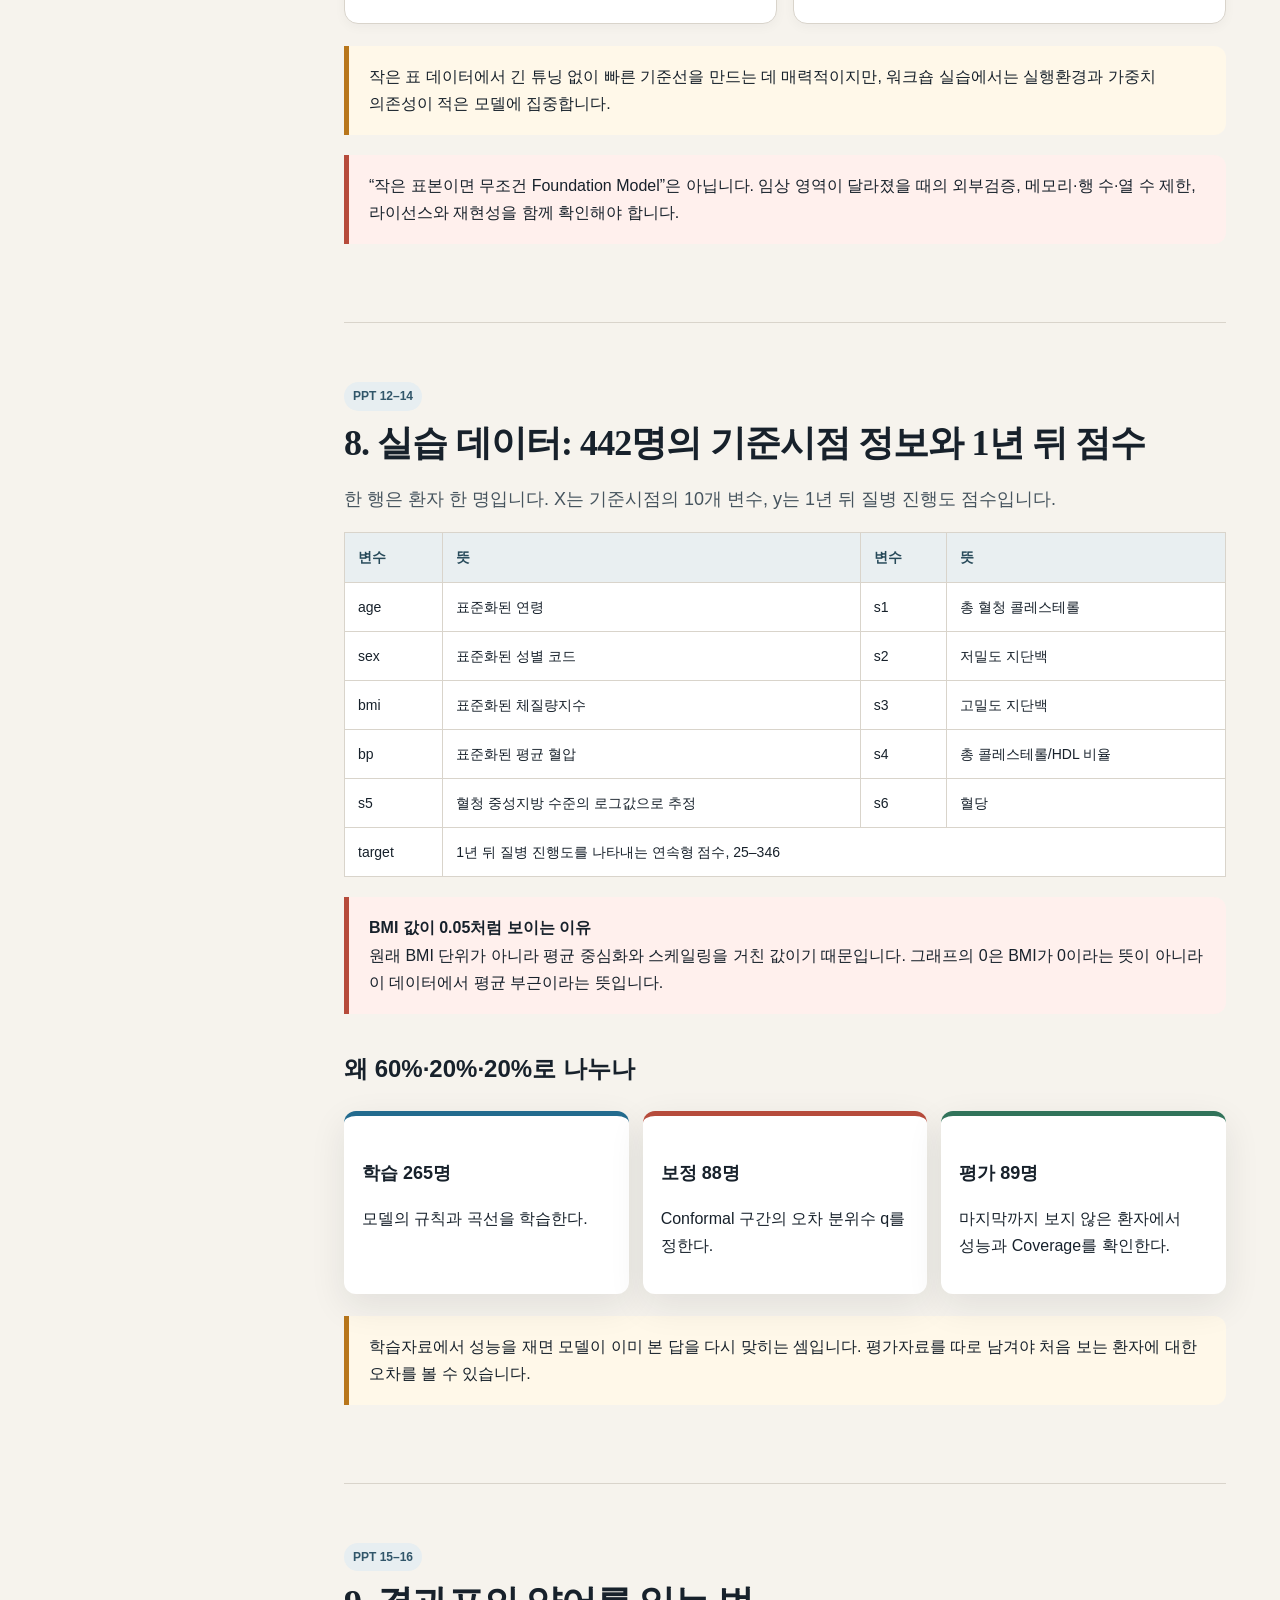
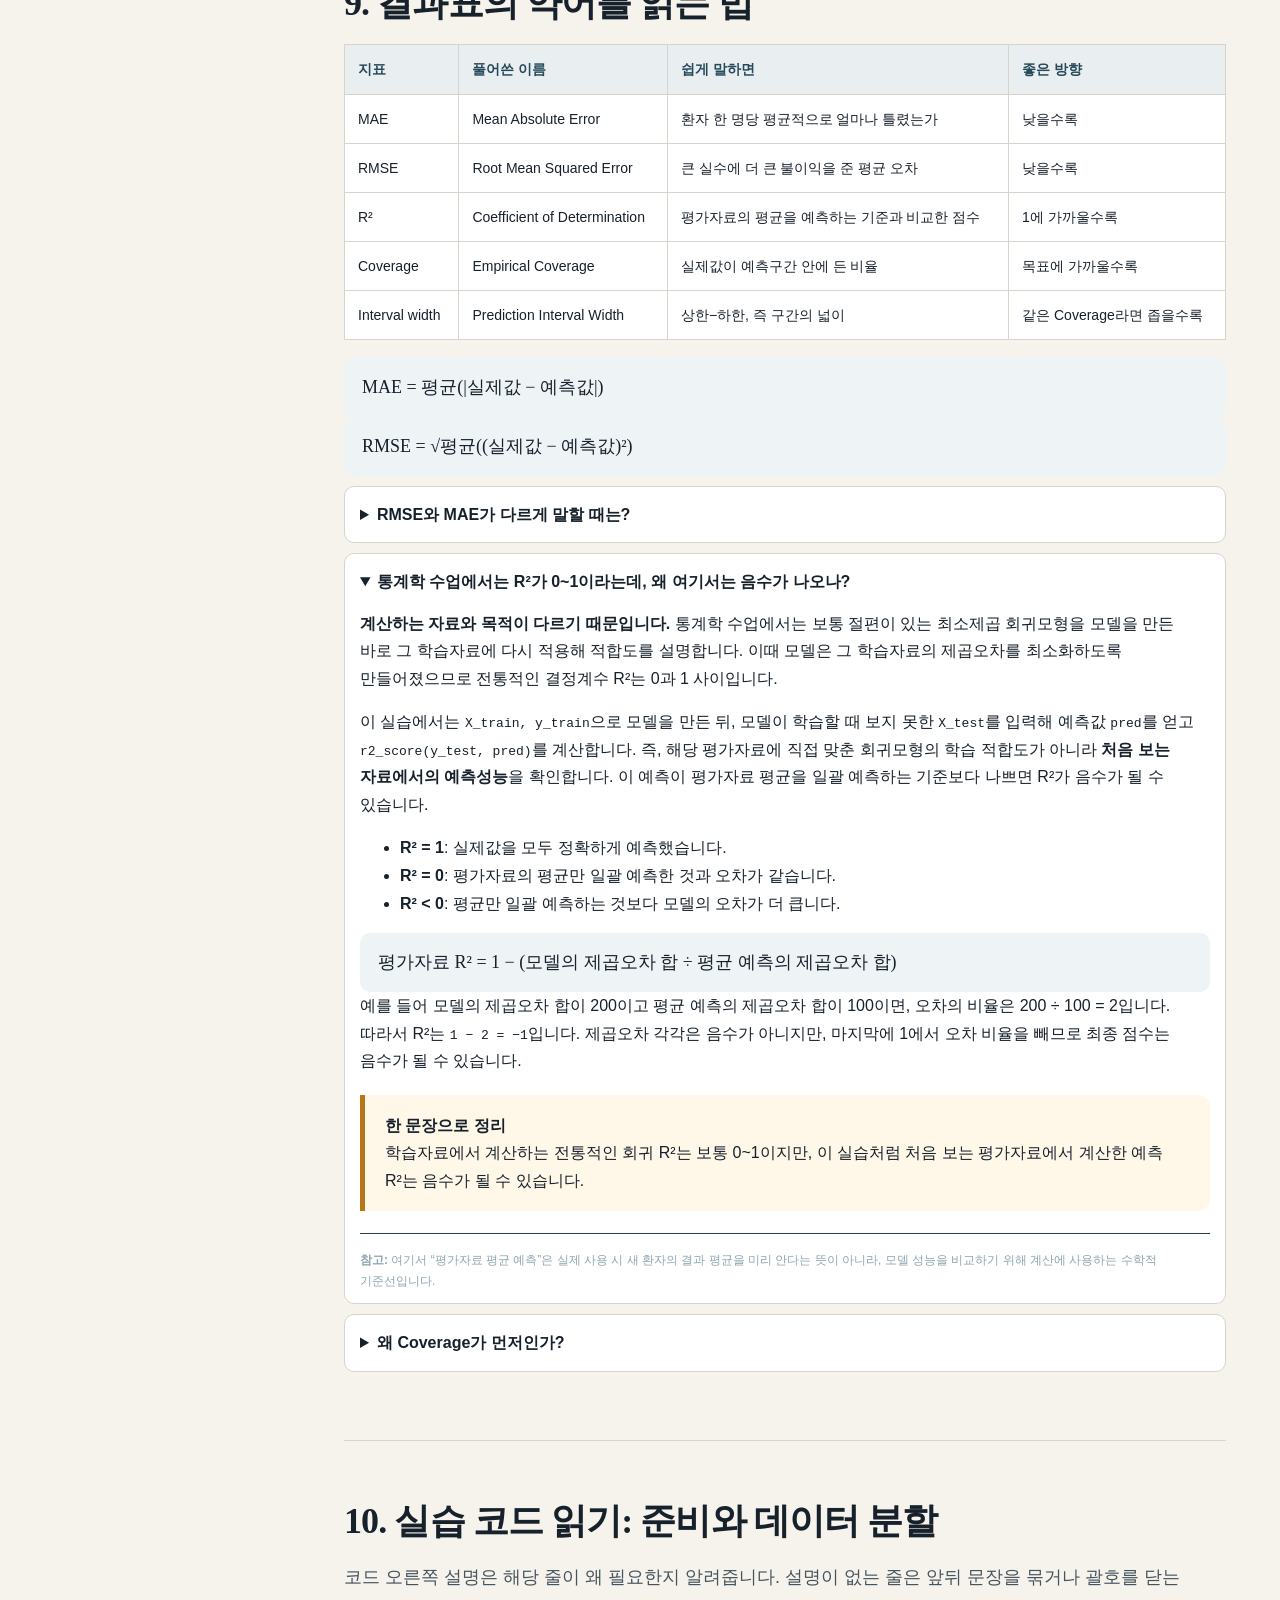
==== commit 31186ead: "Place spline basis preview directly below R code" ====
--- a/비선형모델링_워크샵_교과서.html
+++ b/비선형모델링_워크샵_교과서.html
@@ -155,6 +155,16 @@
             color = "#236b8e") +
   facet_wrap(~ model, ncol = 2) +
   theme_minimal()</code></pre>
+<div class="r-mini-result">
+<div class="r-mini-head"><strong>R 코드 실행 결과 미리보기</strong><span>basis 수를 하나씩 눌러 곡선의 변화를 확인하세요.</span></div>
+<div class="r-mini-layout">
+<div class="r-mini-buttons"><button type="button" data-r2="4" class="active">basis 4개</button><button type="button" data-r2="6">basis 6개</button><button type="button" data-r2="9">basis 9개</button><button type="button" data-r2="12">basis 12개</button></div>
+<canvas id="rMiniTwo" width="620" height="330" aria-label="spline basis 수에 따른 곡선 비교"></canvas>
+</div><p id="rMiniTwoText" class="r-mini-text">basis 4개: 전체 흐름은 보이지만 급격한 증가 구간을 단순하게 표현합니다.</p>
+</div>
+<script>
+(function(){const c=document.getElementById('rMiniTwo');if(!c)return;const g=c.getContext('2d'),P=[];let z=321;function R(){z=(1664525*z+1013904223)>>>0;return z/4294967296}for(let i=0;i<120;i++){let x=i/119*100,y=1.2+.008*x+.0008*Math.max(x-40,0)**2+.004*Math.max(x-70,0)**2+(R()+R()+R()+R()-2)*.48;P.push({x,y})}const m={l:48,r:15,t:15,b:36},X=v=>m.l+v/100*(c.width-m.l-m.r),Y=v=>c.height-m.b-v/10.5*(c.height-m.t-m.b);function estimate(x,k){let h=82/k,sw=0,sy=0;P.forEach(p=>{let w=Math.exp(-.5*((p.x-x)/h)**2);sw+=w;sy+=w*p.y});return sy/sw}function draw(k){g.clearRect(0,0,c.width,c.height);g.strokeStyle='#9aa6ad';g.beginPath();g.moveTo(m.l,m.t);g.lineTo(m.l,c.height-m.b);g.lineTo(c.width-m.r,c.height-m.b);g.stroke();P.forEach(p=>{g.fillStyle='rgba(70,88,98,.40)';g.beginPath();g.arc(X(p.x),Y(p.y),2.6,0,7);g.fill()});g.strokeStyle=k===4?'#b8761b':k===12?'#b64b3b':'#236b8e';g.lineWidth=4;g.beginPath();for(let i=0;i<=200;i++){let x=i/2,y=estimate(x,k);i?g.lineTo(X(x),Y(y)):g.moveTo(X(x),Y(y))}g.stroke();g.fillStyle='#52626d';g.font='13px sans-serif';g.fillText('운동 강도(%)',c.width/2-38,c.height-8)}document.querySelectorAll('[data-r2]').forEach(b=>b.onclick=()=>{document.querySelectorAll('[data-r2]').forEach(v=>v.classList.toggle('active',v===b));let k=+b.dataset.r2;draw(k);document.getElementById('rMiniTwoText').textContent=k<=4?'basis 4개: 전체 흐름은 보이지만 급격한 증가 구간을 단순하게 표현합니다.':k>=12?'basis 12개: 더 세밀하게 따라가지만 작은 흔들림까지 반영할 수 있습니다.':'basis '+k+'개: 평평한 구간과 급격한 구간을 비교적 균형 있게 표현합니다.'});draw(4)})();
+</script>
 <table class="compare"><tr><th>R의 df</th><th>곡선의 모습</th><th>해석</th></tr><tr><td>4</td><td>매우 매끈하고 단순</td><td>큰 흐름만 잡아 과소적합할 수 있음</td></tr><tr><td>6</td><td>조금 더 구부러짐</td><td>주요 비선형 패턴 포착</td></tr><tr><td>10</td><td>상당히 유연함</td><td>복잡한 굴곡까지 표현</td></tr><tr><td>25</td><td>매우 구불구불할 수 있음</td><td>잡음까지 따라가는 과적합 위험</td></tr></table>
 <div class="warn"><strong>R의 df와 pyGAM의 n_splines는 같은 매개변수가 아닙니다.</strong><br>R <code>bs(x, df=...)</code>의 <code>df</code>는 생성되는 spline basis의 자유도와 관련되고, Python pyGAM의 <code>n_splines</code>는 각 smooth term에 사용하는 spline basis 개수를 지정합니다. 둘 다 곡선의 유연성과 관련되지만 숫자를 1:1로 대응시키면 안 됩니다. 각 환경에서 교차검증·보정자료 성능과 곡선 안정성을 기준으로 선택합니다.</div>
 <div class="answer"><strong>실습 원칙</strong><br>기준 결과를 저장한 뒤 숫자 하나만 바꾸고, 학습 적합도뿐 아니라 보정·평가자료의 오차와 곡선의 양끝 흔들림을 함께 비교합니다.</div>
@@ -360,16 +370,7 @@
 ax.legend()
 ax.grid(alpha=0.2)
 plt.show()</code></pre></div>
-<div class="r-mini-result">
-<div class="r-mini-head"><strong>R 코드 실행 결과 미리보기</strong><span>basis 수를 하나씩 눌러 곡선의 변화를 확인하세요.</span></div>
-<div class="r-mini-layout">
-<div class="r-mini-buttons"><button type="button" data-r2="4" class="active">basis 4개</button><button type="button" data-r2="6">basis 6개</button><button type="button" data-r2="9">basis 9개</button><button type="button" data-r2="12">basis 12개</button></div>
-<canvas id="rMiniTwo" width="620" height="330" aria-label="spline basis 수에 따른 곡선 비교"></canvas>
-</div><p id="rMiniTwoText" class="r-mini-text">basis 4개: 전체 흐름은 보이지만 급격한 증가 구간을 단순하게 표현합니다.</p>
-</div>
-<script>
-(function(){const c=document.getElementById('rMiniTwo');if(!c)return;const g=c.getContext('2d'),P=[];let z=321;function R(){z=(1664525*z+1013904223)>>>0;return z/4294967296}for(let i=0;i<120;i++){let x=i/119*100,y=1.2+.008*x+.0008*Math.max(x-40,0)**2+.004*Math.max(x-70,0)**2+(R()+R()+R()+R()-2)*.48;P.push({x,y})}const m={l:48,r:15,t:15,b:36},X=v=>m.l+v/100*(c.width-m.l-m.r),Y=v=>c.height-m.b-v/10.5*(c.height-m.t-m.b);function estimate(x,k){let h=82/k,sw=0,sy=0;P.forEach(p=>{let w=Math.exp(-.5*((p.x-x)/h)**2);sw+=w;sy+=w*p.y});return sy/sw}function draw(k){g.clearRect(0,0,c.width,c.height);g.strokeStyle='#9aa6ad';g.beginPath();g.moveTo(m.l,m.t);g.lineTo(m.l,c.height-m.b);g.lineTo(c.width-m.r,c.height-m.b);g.stroke();P.forEach(p=>{g.fillStyle='rgba(70,88,98,.40)';g.beginPath();g.arc(X(p.x),Y(p.y),2.6,0,7);g.fill()});g.strokeStyle=k===4?'#b8761b':k===12?'#b64b3b':'#236b8e';g.lineWidth=4;g.beginPath();for(let i=0;i<=200;i++){let x=i/2,y=estimate(x,k);i?g.lineTo(X(x),Y(y)):g.moveTo(X(x),Y(y))}g.stroke();g.fillStyle='#52626d';g.font='13px sans-serif';g.fillText('운동 강도(%)',c.width/2-38,c.height-8)}document.querySelectorAll('[data-r2]').forEach(b=>b.onclick=()=>{document.querySelectorAll('[data-r2]').forEach(v=>v.classList.toggle('active',v===b));let k=+b.dataset.r2;draw(k);document.getElementById('rMiniTwoText').textContent=k<=4?'basis 4개: 전체 흐름은 보이지만 급격한 증가 구간을 단순하게 표현합니다.':k>=12?'basis 12개: 더 세밀하게 따라가지만 작은 흔들림까지 반영할 수 있습니다.':'basis '+k+'개: 평평한 구간과 급격한 구간을 비교적 균형 있게 표현합니다.'});draw(4)})();
-</script><div class="checklist"><strong>결과 기록 예시</strong><ul><li><code>n_splines=15, lam=1</code>: 곡선이 세밀하지만 양끝의 흔들림이 커졌다.</li><li><code>n_splines=8, lam=10</code>: 주요 증가 추세가 유지되고 비교적 안정적이었다.</li><li><code>interactions=10</code>: 평가 성능을 따로 확인해야 하며, 곡선이 복잡해졌다는 이유만으로 더 좋은 설명이라고 할 수 없다.</li></ul></div><div class="warn"><strong>해석 주의</strong><br>이 그래프는 BMI만 바꾸고 다른 변수는 중앙값으로 고정한 조건부 예측곡선입니다. <code>n_splines</code>를 늘려 새로 생긴 꺾임을 임상 임계값이라고 바로 해석하지 마세요. 다른 데이터 분할에서도 같은 위치가 반복되는지 확인해야 합니다.</div></div></section>
+<div class="checklist"><strong>결과 기록 예시</strong><ul><li><code>n_splines=15, lam=1</code>: 곡선이 세밀하지만 양끝의 흔들림이 커졌다.</li><li><code>n_splines=8, lam=10</code>: 주요 증가 추세가 유지되고 비교적 안정적이었다.</li><li><code>interactions=10</code>: 평가 성능을 따로 확인해야 하며, 곡선이 복잡해졌다는 이유만으로 더 좋은 설명이라고 할 수 없다.</li></ul></div><div class="warn"><strong>해석 주의</strong><br>이 그래프는 BMI만 바꾸고 다른 변수는 중앙값으로 고정한 조건부 예측곡선입니다. <code>n_splines</code>를 늘려 새로 생긴 꺾임을 임상 임계값이라고 바로 해석하지 마세요. 다른 데이터 분할에서도 같은 위치가 반복되는지 확인해야 합니다.</div></div></section>
 
 <section data-search id="case2"><span class="ppt">PPT 18 · 상황 2</span><h2>12. 상황 2 실습: 신규 환자의 예측오차를 줄인다</h2><p class="lead">설명보다 오차 최소화가 우선이므로 EBM, GBDT, Random Forest를 동일한 평가자료에서 비교합니다.</p><div class="code-card">
       <div class="code-head"><strong>실습 3 · EBM, GBDT, Random Forest 점 예측 비교</strong><button class="copy" data-copy="rf = RandomForestRegressor(
